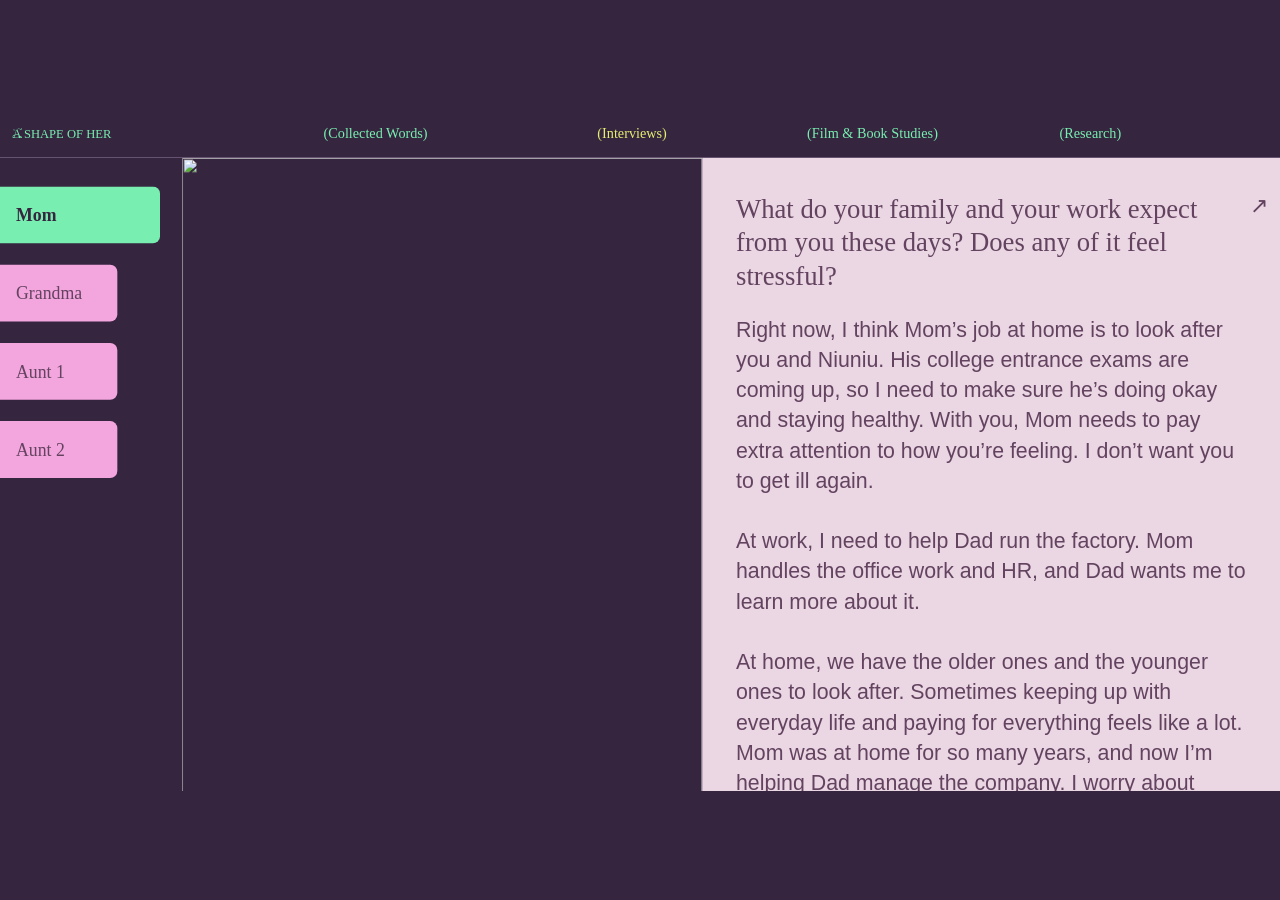
==== original-layout.html @ 7854244f "Publish A Shape of Her website" ====
<!doctype html><html lang="en"><head><meta charset="utf-8"><meta name="viewport" content="width=device-width,initial-scale=1"><title>A Shape of Her</title><link rel="stylesheet" href="src/original-layout.css"></head><body><main class="figma-stage"><section class="figma-screen" id="mom" hidden><div style="position:relative;width:100%;height:100%" data-node-id="37:55" data-name="Interview- Mom"><img alt="" style="position:absolute;display:block;inset:0;max-width:none;width:100%;height:100%" src="assets/figma/mom-04cc8.svg" /><img alt="" style="position:absolute;display:block;inset:0;max-width:none;width:100%;height:100%" src="assets/figma/mom-04cc8.svg" /><a style="word-break:break-word;position:absolute;display:block;cursor:pointer;font-family:Bodoni Moda;font-weight:400;inset:2.07% 90.83% 95.06% 0.97%;line-height:0;color:#78efb0;font-size:14.15px;white-space:nowrap" data-node-id="37:58"><p style="line-height:normal">A SHAPE OF HER</p></a><div style="position:absolute;inset:2.16% 98.09% 96.08% 0.97%" data-node-id="37:59" data-name="Group"><img alt="" style="position:absolute;display:block;inset:0;max-width:none;width:100%;height:100%" src="assets/figma/mom-c8390.svg" /></div><p style="word-break:break-word;position:absolute;font-family:Inter;font-weight:400;inset:2.09% 48.47% 95.43% 45.28%;line-height:normal;font-style:normal;color:#e5ef70;font-size:16px;white-space:nowrap" data-node-id="37:62">
        (Interviews)</p><div style="position:absolute;inset:6.98% 0 93.02% 0" data-node-id="37:63" data-name="Vector"><div style="position:absolute;inset:-0.5px 0"><img alt="" style="display:block;max-width:none;width:100%;height:100%" src="assets/figma/mom-5d389.svg" /></div></div><p style="word-break:break-word;position:absolute;font-family:Inter;font-weight:400;inset:2.09% 68.06% 95.43% 22.5%;line-height:normal;font-style:normal;color:#78efb0;font-size:16px;white-space:nowrap" data-node-id="71:30">(Collected Words)</p><p style="word-break:break-word;position:absolute;font-family:Inter;font-weight:400;inset:1.96% 28.4% 95.56% 60.35%;line-height:normal;font-style:normal;color:#78efb0;font-size:16px;white-space:nowrap" data-node-id="71:32">(Film &amp; Book Studies)</p><p style="word-break:break-word;position:absolute;font-family:Inter;font-weight:400;inset:2.35% 13.89% 95.17% 80.42%;line-height:normal;font-style:normal;color:#78efb0;font-size:16px;white-space:nowrap" data-node-id="71:34">
        (Research)</p><div style="position:absolute;background:#35253f;height:712px;left:0;overflow-x:clip;overflow-y:auto;top:54px;width:1440px" data-node-id="86:30" data-name="Mom — scrollable interview"><div style="position:absolute;align-content:stretch;display:flex;align-items:flex-start;left:140px;overflow:clip;top:0;width:1300px" data-node-id="86:31" data-name="Photos + interview"><div style="align-content:stretch;display:flex;flex-direction:column;align-items:flex-start;overflow:clip;position:relative;flex-shrink:0;width:650px" data-node-id="86:32" data-name="Family photographs — original proportions"><div style="height:869.375px;position:relative;flex-shrink:0;width:650px" data-node-id="85:30" data-name="mother-memory-01"><img alt="" style="position:absolute;inset:0;max-width:none;object-fit:contain;pointer-events:none;width:100%;height:100%" src="assets/figma/mom-5adf5.png" /></div><div style="height:495.093px;position:relative;flex-shrink:0;width:650px" data-node-id="85:32" data-name="mother-memory-03"><img alt="" style="position:absolute;inset:0;max-width:none;object-fit:contain;pointer-events:none;width:100%;height:100%" src="assets/figma/mom-e5b0a.png" /></div><div style="height:868.021px;position:relative;flex-shrink:0;width:650px" data-node-id="85:34" data-name="mother-memory-05"><img alt="" style="position:absolute;inset:0;max-width:none;object-fit:contain;pointer-events:none;width:100%;height:100%" src="assets/figma/mom-c2add.png" /></div></div><div style="word-break:break-word;background:#ead7e3;align-content:stretch;display:flex;flex-direction:column;gap:48px;height:2232.49px;align-items:flex-start;font-style:normal;overflow:clip;padding-bottom:48px;padding-top:38px;padding-left:38px;padding-right:38px;position:relative;flex-shrink:0;color:#63435f;width:650px" data-node-id="86:33" data-name="Interview — editable questions and answers"><div style="align-content:stretch;display:flex;flex-direction:column;gap:24px;align-items:flex-start;overflow:clip;position:relative;flex-shrink:0;width:574px" data-node-id="86:34" data-name="Question 1"><p style="font-family:Inter;font-weight:500;line-height:38px;position:relative;flex-shrink:0;font-size:30px;width:574px" data-node-id="86:35">What do your family and your work expect from you these days? Does any of it feel stressful?</p><div style="font-family:Inter;font-weight:400;line-height:0;position:relative;flex-shrink:0;font-size:24px;width:574px;white-space:pre-wrap" data-node-id="86:36"><p style="line-height:34px;margin-bottom:0">Right now, I think Mom’s job at home is to look after you and Niuniu. His college entrance exams are coming up, so I need to make sure he’s doing okay and staying healthy. With you, Mom needs to pay extra attention to how you’re feeling. I don’t want you to get ill again.</p><p style="line-height:34px;margin-bottom:0">​</p><p style="line-height:34px;margin-bottom:0">At work, I need to help Dad run the factory. Mom handles the office work and HR, and Dad wants me to learn more about it.</p><p style="line-height:34px;margin-bottom:0">​</p><p style="line-height:34px;margin-bottom:0">At home, we have the older ones and the younger ones to look after. Sometimes keeping up with everyday life and paying for everything feels like a lot. Mom was at home for so many years, and now I’m helping Dad manage the company. I worry about getting things wrong sometimes.</p><p style="line-height:34px;margin-bottom:0">​</p><p style="line-height:34px">But overall, Mom is happy with life right now. You and Niuniu are both doing well, and he’s working hard. Especially you—you’re doing so well now. Seeing you get better makes Mom feel much less worried.</p></div></div><div style="align-content:stretch;display:flex;flex-direction:column;gap:24px;align-items:flex-start;overflow:clip;position:relative;flex-shrink:0;width:574px" data-node-id="86:37" data-name="Question 2"><p style="font-family:Inter;font-weight:500;line-height:38px;position:relative;flex-shrink:0;font-size:30px;width:574px" data-node-id="86:38">What part of your day matters most to you?</p><div style="font-family:Inter;font-weight:400;line-height:0;position:relative;flex-shrink:0;font-size:24px;width:574px;white-space:pre-wrap" data-node-id="86:39"><p style="line-height:34px;margin-bottom:0">The most important part of the day? I don’t think there’s one particular time. When I wasn’t working, though, I liked making a nice dinner and waiting for Dad to come home. When you were all home too, we could sit down and have a happy meal together. That was the best time for Mom.</p><p style="line-height:34px;margin-bottom:0">​</p><p style="line-height:34px">Now that you’re in America, our video calls are the most important time for me. Seeing that you’re doing well makes Mom so happy.</p></div></div><div style="align-content:stretch;display:flex;flex-direction:column;gap:24px;align-items:flex-start;overflow:clip;position:relative;flex-shrink:0;width:574px" data-node-id="86:40" data-name="Question 3"><p style="font-family:Inter;font-weight:500;line-height:38px;position:relative;flex-shrink:0;font-size:30px;width:574px" data-node-id="86:41">Who or what matters most to you?</p><p style="font-family:Inter;font-weight:400;line-height:34px;position:relative;flex-shrink:0;font-size:24px;width:574px" data-node-id="86:42">
                The most important people in Mom’s life are you and Niuniu. Right now, you two matter most to me. For now, I want to help Dad run the factory well so we can earn a bit more money.</p></div><div style="align-content:stretch;display:flex;flex-direction:column;gap:24px;align-items:flex-start;overflow:clip;position:relative;flex-shrink:0;width:574px" data-node-id="86:43" data-name="Question 4"><p style="font-family:Inter;font-weight:500;line-height:38px;position:relative;flex-shrink:0;font-size:30px;width:574px" data-node-id="86:44">
                If you could go back to when you were younger, what would you do differently?</p><p style="font-family:Inter;font-weight:400;line-height:34px;position:relative;flex-shrink:0;font-size:24px;width:574px" data-node-id="86:45">
                Mom wishes she could go back to when you were little. I would take better care of you so you could grow up happy, instead of losing my temper with you. I wouldn’t let you go abroad to study and go through so much hurt. Then you could have stayed healthy without needing medicine. You also wouldn’t have had such a hard time losing weight. That’s what Mom most wishes she could do over.</p></div></div></div></div><div style="position:absolute;align-content:stretch;display:flex;flex-direction:column;gap:24px;align-items:flex-start;left:0;top:86px" data-node-id="87:82" data-name="Interview navigation — left tabs"><div style="background:#78efb0;align-content:stretch;display:flex;height:64px;align-items:center;padding-left:18px;position:relative;border-bottom-right-radius:3px;border-top-right-radius:3px;flex-shrink:0;width:132px" data-node-id="87:83" data-name="Mom"><p style="word-break:break-word;font-family:Inter;font-weight:700;line-height:normal;font-style:normal;position:relative;flex-shrink:0;color:#35253f;font-size:20px;white-space:nowrap" data-node-id="I87:83;87:56">
            Mom</p></div><a style="background:#f3a5de;align-content:stretch;cursor:pointer;display:flex;height:64px;align-items:center;padding-left:18px;position:relative;border-bottom-right-radius:3px;border-top-right-radius:3px;flex-shrink:0;width:132px" data-node-id="87:85" data-name="Grandma"><p style="word-break:break-word;font-family:Inter;font-weight:400;line-height:normal;font-style:normal;position:relative;flex-shrink:0;font-size:20px;color:var(--interview-tab-ink,#63435f);text-align:left;white-space:nowrap" data-node-id="I87:85;87:60">
            Grandma</p></a><a style="background:#f3a5de;align-content:stretch;cursor:pointer;display:flex;height:64px;align-items:center;padding-left:18px;position:relative;border-bottom-right-radius:3px;border-top-right-radius:3px;flex-shrink:0;width:132px" data-node-id="87:87" data-name="Aunt 1"><p style="word-break:break-word;font-family:Inter;font-weight:400;line-height:normal;font-style:normal;position:relative;flex-shrink:0;font-size:20px;color:var(--interview-tab-ink,#63435f);text-align:left;white-space:nowrap" data-node-id="I87:87;87:64">
            Aunt 1</p></a><a style="background:#f3a5de;align-content:stretch;cursor:pointer;display:flex;height:64px;align-items:center;padding-left:18px;position:relative;border-bottom-right-radius:3px;border-top-right-radius:3px;flex-shrink:0;width:132px" data-node-id="87:89" data-name="Aunt 2"><p style="word-break:break-word;font-family:Inter;font-weight:400;line-height:normal;font-style:normal;position:relative;flex-shrink:0;font-size:20px;color:var(--interview-tab-ink,#63435f);text-align:left;white-space:nowrap" data-node-id="I87:89;87:68">
            Aunt 2</p></a><a style="background:#f3a5de;align-content:stretch;cursor:pointer;display:flex;height:64px;align-items:center;padding-left:18px;position:relative;border-bottom-right-radius:3px;border-top-right-radius:3px;flex-shrink:0;width:132px" data-node-id="109:50" data-name="Summary"><p style="word-break:break-word;font-family:Inter;font-weight:400;line-height:normal;font-style:normal;position:relative;flex-shrink:0;font-size:20px;color:var(--interview-tab-ink,#63435f);text-align:left;white-space:nowrap" data-node-id="I109:50;108:51">
            Summary</p></a></div></div></section><section class="figma-screen" id="grandma" hidden><div style="position:relative;width:100%;height:100%" data-node-id="87:91" data-name="Interview — Grandma"><img alt="" style="position:absolute;display:block;inset:0;max-width:none;width:100%;height:100%" src="assets/figma/grandma-04cc8.svg" /><img alt="" style="position:absolute;display:block;inset:0;max-width:none;width:100%;height:100%" src="assets/figma/grandma-04cc8.svg" /><a style="word-break:break-word;position:absolute;display:block;cursor:pointer;font-family:Bodoni Moda;font-weight:400;inset:2.07% 90.83% 95.06% 0.97%;line-height:0;color:#78efb0;font-size:14.15px;white-space:nowrap" data-node-id="87:94"><p style="line-height:normal">A SHAPE OF HER</p></a><div style="position:absolute;inset:2.16% 98.09% 96.08% 0.97%" data-node-id="87:95" data-name="Group"><img alt="" style="position:absolute;display:block;inset:0;max-width:none;width:100%;height:100%" src="assets/figma/grandma-c8390.svg" /></div><p style="word-break:break-word;position:absolute;font-family:Inter;font-weight:400;inset:2.09% 48.47% 95.43% 45.28%;line-height:normal;font-style:normal;color:#e5ef70;font-size:16px;white-space:nowrap" data-node-id="87:98">
        (Interviews)</p><div style="position:absolute;inset:6.98% 0 93.02% 0" data-node-id="87:99" data-name="Vector"><div style="position:absolute;inset:-0.5px 0"><img alt="" style="display:block;max-width:none;width:100%;height:100%" src="assets/figma/grandma-5d389.svg" /></div></div><a style="word-break:break-word;position:absolute;display:block;cursor:pointer;font-family:Inter;font-weight:400;inset:2.09% 68.06% 95.43% 22.5%;line-height:0;font-style:normal;color:#78efb0;font-size:16px;white-space:nowrap" data-node-id="87:100"><p style="line-height:normal">(Collected Words)</p></a><a style="word-break:break-word;position:absolute;display:block;cursor:pointer;font-family:Inter;font-weight:400;inset:1.96% 28.4% 95.56% 60.35%;line-height:0;font-style:normal;color:#78efb0;font-size:16px;white-space:nowrap" data-node-id="87:101"><p style="line-height:normal">(Film &amp; Book Studies)</p></a><a style="word-break:break-word;position:absolute;display:block;cursor:pointer;font-family:Inter;font-weight:400;inset:2.35% 13.89% 95.17% 80.42%;line-height:0;font-style:normal;color:#78efb0;font-size:16px;white-space:nowrap" data-node-id="87:102"><p style="line-height:normal">(Research)</p></a><div style="position:absolute;background:#35253f;height:712px;left:0;overflow-x:clip;overflow-y:auto;top:54px;width:1440px" data-node-id="90:50" data-name="Grandma — scrollable interview"><div style="position:absolute;align-content:stretch;display:flex;align-items:flex-start;left:140px;overflow:clip;top:0;width:1300px" data-node-id="90:51" data-name="Photos + interview"><div style="align-content:stretch;display:flex;flex-direction:column;gap:59.49px;align-items:flex-start;overflow:clip;position:relative;flex-shrink:0;width:650px" data-node-id="90:52" data-name="Family photographs — original proportions"><div style="height:863.507px;position:relative;flex-shrink:0;width:650px" data-node-id="90:46" data-name="grandmother-memory-01"><img alt="" style="position:absolute;inset:0;max-width:none;object-fit:contain;pointer-events:none;width:100%;height:100%" src="assets/figma/grandma-068de.png" /></div><div style="height:867.005px;position:relative;flex-shrink:0;width:650px" data-node-id="90:48" data-name="grandmother-memory-03"><img alt="" style="position:absolute;inset:0;max-width:none;object-fit:contain;pointer-events:none;width:100%;height:100%" src="assets/figma/grandma-8f580.png" /></div></div><div style="word-break:break-word;background:#ead7e3;align-content:stretch;display:flex;flex-direction:column;gap:48px;align-items:flex-start;font-style:normal;overflow:clip;padding-bottom:48px;padding-top:38px;padding-left:38px;padding-right:38px;position:relative;flex-shrink:0;color:#63435f;width:650px" data-node-id="90:58" data-name="Interview — editable questions and answers"><div style="align-content:stretch;display:flex;flex-direction:column;gap:24px;align-items:flex-start;overflow:clip;position:relative;flex-shrink:0;width:574px" data-node-id="90:59" data-name="Question 1"><p style="font-family:Inter;font-weight:500;line-height:38px;position:relative;flex-shrink:0;font-size:30px;width:574px" data-node-id="90:60">What do your family and your work expect from you these days? Does any of it feel stressful?</p><p style="font-family:Inter;font-weight:400;line-height:34px;position:relative;flex-shrink:0;font-size:24px;width:574px" data-node-id="90:61">
                I’m very happy. What do you want me to say about expectations? Grandma doesn’t know. Let Grandpa answer. You want Grandma to say it? Then let Grandpa help me a little. How would I know? Pressure and expectations? Grandma feels very happy now. I don’t really have any pressure.</p></div><div style="align-content:stretch;display:flex;flex-direction:column;gap:24px;align-items:flex-start;overflow:clip;position:relative;flex-shrink:0;width:574px" data-node-id="90:62" data-name="Question 2"><p style="font-family:Inter;font-weight:500;line-height:38px;position:relative;flex-shrink:0;font-size:30px;width:574px" data-node-id="90:63">
                What part of your day matters most to you?</p><p style="font-family:Inter;font-weight:400;line-height:34px;position:relative;flex-shrink:0;font-size:24px;width:574px" data-node-id="90:64">
                The most important part of the day? What does that mean? Well, apart from sleeping, the two of us make ourselves something to eat, don’t we? Just us two old people, making a little food. As long as we’re healthy, isn’t that enough? Keeping well, so you don’t have to worry about us. Isn’t that enough?</p></div><div style="align-content:stretch;display:flex;flex-direction:column;gap:24px;align-items:flex-start;overflow:clip;position:relative;flex-shrink:0;width:574px" data-node-id="90:65" data-name="Question 3"><p style="font-family:Inter;font-weight:500;line-height:38px;position:relative;flex-shrink:0;font-size:30px;width:574px" data-node-id="90:66">
                Who or what matters most to you?</p><p style="font-family:Inter;font-weight:400;line-height:34px;position:relative;flex-shrink:0;font-size:24px;width:574px" data-node-id="90:67">
                The most important people and things? How is Grandma supposed to answer that? I just want to be healthy. Isn’t that enough? The most important people? All of you. You’re the most important, the very most important. Grandma’s getting so old now, isn’t she? Sometimes I can’t sleep, and I think about you all.</p></div><div style="align-content:stretch;display:flex;flex-direction:column;gap:24px;align-items:flex-start;overflow:clip;position:relative;flex-shrink:0;width:574px" data-node-id="90:68" data-name="Question 4"><p style="font-family:Inter;font-weight:500;line-height:38px;position:relative;flex-shrink:0;font-size:30px;width:574px" data-node-id="90:69">
                If you could go back to when you were younger, what would you do differently?</p><div style="font-family:Inter;font-weight:400;line-height:0;position:relative;flex-shrink:0;font-size:24px;width:574px;white-space:pre-wrap" data-node-id="90:70"><p style="line-height:34px;margin-bottom:0">Start over? Even if I wanted to, I couldn’t do those things now. What could I do? Well, let me think, let me think. Ha ha ha. What would I want to do over now? Grandpa can’t think of anything either.</p><p style="line-height:34px;margin-bottom:0">​</p><p style="line-height:34px;margin-bottom:0">I regret marrying your grandpa.</p><p style="line-height:34px;margin-bottom:0">​</p><p style="line-height:34px">Our village back home was such a lovely place. You’ve been there, you know. Grandma lost out, really lost out. I left such a lovely place and came to this awful place. I regret moving down here to the flatlands. The work wore me out. I was so tired.</p></div></div></div></div></div><div style="position:absolute;align-content:stretch;display:flex;flex-direction:column;gap:24px;align-items:flex-start;left:0;top:86px" data-node-id="87:103" data-name="Interview navigation — left tabs"><a style="background:#f3a5de;align-content:stretch;cursor:pointer;display:flex;height:64px;align-items:center;padding-left:18px;position:relative;border-bottom-right-radius:3px;border-top-right-radius:3px;flex-shrink:0;width:132px" data-node-id="87:104" data-name="Mom"><p style="word-break:break-word;font-family:Inter;font-weight:400;line-height:normal;font-style:normal;position:relative;flex-shrink:0;font-size:20px;color:var(--interview-tab-ink,#63435f);text-align:left;white-space:nowrap" data-node-id="I87:104;87:56">Mom</p></a><div style="background:#78efb0;align-content:stretch;display:flex;height:64px;align-items:center;padding-left:18px;position:relative;border-bottom-right-radius:3px;border-top-right-radius:3px;flex-shrink:0;width:132px" data-node-id="87:105" data-name="Grandma"><p style="word-break:break-word;font-family:Inter;font-weight:700;line-height:normal;font-style:normal;position:relative;flex-shrink:0;color:#35253f;font-size:20px;white-space:nowrap" data-node-id="I87:105;87:60">
            Grandma</p></div><a style="background:#f3a5de;align-content:stretch;cursor:pointer;display:flex;height:64px;align-items:center;padding-left:18px;position:relative;border-bottom-right-radius:3px;border-top-right-radius:3px;flex-shrink:0;width:132px" data-node-id="87:106" data-name="Aunt 1"><p style="word-break:break-word;font-family:Inter;font-weight:400;line-height:normal;font-style:normal;position:relative;flex-shrink:0;font-size:20px;color:var(--interview-tab-ink,#63435f);text-align:left;white-space:nowrap" data-node-id="I87:106;87:64">
            Aunt 1</p></a><a style="background:#f3a5de;align-content:stretch;cursor:pointer;display:flex;height:64px;align-items:center;padding-left:18px;position:relative;border-bottom-right-radius:3px;border-top-right-radius:3px;flex-shrink:0;width:132px" data-node-id="87:107" data-name="Aunt 2"><p style="word-break:break-word;font-family:Inter;font-weight:400;line-height:normal;font-style:normal;position:relative;flex-shrink:0;font-size:20px;color:var(--interview-tab-ink,#63435f);text-align:left;white-space:nowrap" data-node-id="I87:107;87:68">
            Aunt 2</p></a><a style="background:#f3a5de;align-content:stretch;cursor:pointer;display:flex;height:64px;align-items:center;padding-left:18px;position:relative;border-bottom-right-radius:3px;border-top-right-radius:3px;flex-shrink:0;width:132px" data-node-id="110:51" data-name="Summary"><p style="word-break:break-word;font-family:Inter;font-weight:400;line-height:normal;font-style:normal;position:relative;flex-shrink:0;font-size:20px;color:var(--interview-tab-ink,#63435f);text-align:left;white-space:nowrap" data-node-id="I110:51;108:51">
            Summary</p></a></div></div></section><section class="figma-screen" id="aunt1" hidden><div style="position:relative;width:100%;height:100%" data-node-id="87:112" data-name="Interview — Aunt 1"><img alt="" style="position:absolute;display:block;inset:0;max-width:none;width:100%;height:100%" src="assets/figma/aunt1-04cc8.svg" /><img alt="" style="position:absolute;display:block;inset:0;max-width:none;width:100%;height:100%" src="assets/figma/aunt1-04cc8.svg" /><a style="word-break:break-word;position:absolute;display:block;cursor:pointer;font-family:Bodoni Moda;font-weight:400;inset:2.07% 90.83% 95.06% 0.97%;line-height:0;color:#78efb0;font-size:14.15px;white-space:nowrap" data-node-id="87:115"><p style="line-height:normal">A SHAPE OF HER</p></a><div style="position:absolute;inset:2.16% 98.09% 96.08% 0.97%" data-node-id="87:116" data-name="Group"><img alt="" style="position:absolute;display:block;inset:0;max-width:none;width:100%;height:100%" src="assets/figma/aunt1-c8390.svg" /></div><p style="word-break:break-word;position:absolute;font-family:Inter;font-weight:400;inset:2.09% 48.47% 95.43% 45.28%;line-height:normal;font-style:normal;color:#e5ef70;font-size:16px;white-space:nowrap" data-node-id="87:119">
        (Interviews)</p><div style="position:absolute;inset:6.98% 0 93.02% 0" data-node-id="87:120" data-name="Vector"><div style="position:absolute;inset:-0.5px 0"><img alt="" style="display:block;max-width:none;width:100%;height:100%" src="assets/figma/aunt1-5d389.svg" /></div></div><a style="word-break:break-word;position:absolute;display:block;cursor:pointer;font-family:Inter;font-weight:400;inset:2.09% 68.06% 95.43% 22.5%;line-height:0;font-style:normal;color:#78efb0;font-size:16px;white-space:nowrap" data-node-id="87:121"><p style="line-height:normal">(Collected Words)</p></a><a style="word-break:break-word;position:absolute;display:block;cursor:pointer;font-family:Inter;font-weight:400;inset:1.96% 28.4% 95.56% 60.35%;line-height:0;font-style:normal;color:#78efb0;font-size:16px;white-space:nowrap" data-node-id="87:122"><p style="line-height:normal">(Film &amp; Book Studies)</p></a><a style="word-break:break-word;position:absolute;display:block;cursor:pointer;font-family:Inter;font-weight:400;inset:2.35% 13.89% 95.17% 80.42%;line-height:0;font-style:normal;color:#78efb0;font-size:16px;white-space:nowrap" data-node-id="87:123"><p style="line-height:normal">(Research)</p></a><div style="position:absolute;background:#35253f;height:712px;left:0;overflow-x:clip;overflow-y:auto;top:54px;width:1440px" data-node-id="103:46" data-name="Aunt 1 — scrollable interview"><div style="position:absolute;align-content:stretch;display:flex;align-items:flex-start;left:140px;overflow:clip;top:0;width:1300px" data-node-id="103:47" data-name="Photos + interview"><div style="align-content:stretch;display:flex;flex-direction:column;align-items:center;overflow:clip;position:relative;flex-shrink:0;width:650px" data-node-id="103:48" data-name="Family photographs — original proportions"><div style="height:449.035px;position:relative;flex-shrink:0;width:599.31px" data-node-id="103:49" data-name="grandmother-memory-01"><img alt="" style="position:absolute;inset:0;max-width:none;object-fit:contain;pointer-events:none;width:100%;height:100%" src="assets/figma/aunt1-024ca.png" /></div><div style="height:449.035px;position:relative;flex-shrink:0;width:599.31px" data-node-id="103:50" data-name="grandmother-memory-03"><img alt="" style="position:absolute;inset:0;max-width:none;object-fit:contain;pointer-events:none;width:100%;height:100%" src="assets/figma/aunt1-ce806.png" /></div><div style="height:449.93px;position:relative;flex-shrink:0;width:599.31px" data-node-id="107:46" data-name="aunt-1-memory-04"><img alt="" style="position:absolute;inset:0;max-width:none;object-fit:contain;pointer-events:none;width:100%;height:100%" src="assets/figma/aunt1-72cc7.png" /></div></div><div style="word-break:break-word;background:#ead7e3;align-content:stretch;display:flex;flex-direction:column;gap:48px;align-items:flex-start;font-style:normal;overflow:clip;padding-bottom:48px;padding-top:38px;padding-left:38px;padding-right:38px;position:relative;flex-shrink:0;color:#63435f;width:650px" data-node-id="103:51" data-name="Interview — editable questions and answers"><div style="align-content:stretch;display:flex;flex-direction:column;gap:24px;align-items:flex-start;overflow:clip;position:relative;flex-shrink:0;width:574px" data-node-id="103:52" data-name="Question 1"><p style="font-family:Inter;font-weight:500;line-height:38px;position:relative;flex-shrink:0;font-size:30px;width:574px" data-node-id="103:53">
                What do your family and your work expect from you these days? Does any of it feel stressful?</p><p style="font-family:Inter;font-weight:400;line-height:34px;position:relative;flex-shrink:0;font-size:24px;width:574px" data-node-id="103:54">
                I don’t have any family pressure because I don’t have a family of my own. It’s just me—as long as I’m fed, everyone’s fed. So there isn’t much expected of me. At work, I just try to be careful and do things properly. I try to make fewer mistakes and make sure the work gets done.</p></div><div style="align-content:stretch;display:flex;flex-direction:column;gap:24px;align-items:flex-start;overflow:clip;position:relative;flex-shrink:0;width:574px" data-node-id="103:55" data-name="Question 2"><p style="font-family:Inter;font-weight:500;line-height:38px;position:relative;flex-shrink:0;font-size:30px;width:574px" data-node-id="103:56">
                What part of your day matters most to you?</p><p style="font-family:Inter;font-weight:400;line-height:34px;position:relative;flex-shrink:0;font-size:24px;width:574px" data-node-id="103:57">
                After a busy day, the most important time is when I can sit down for dinner with my family. We go for a walk afterwards to get some exercise. Then I get ready for bed and lie down to watch my shows.</p></div><div style="align-content:stretch;display:flex;flex-direction:column;gap:24px;align-items:flex-start;overflow:clip;position:relative;flex-shrink:0;width:574px" data-node-id="103:58" data-name="Question 3"><p style="font-family:Inter;font-weight:500;line-height:38px;position:relative;flex-shrink:0;font-size:30px;width:574px" data-node-id="103:59">
                Who or what matters most to you?</p><p style="font-family:Inter;font-weight:400;line-height:34px;position:relative;flex-shrink:0;font-size:24px;width:574px" data-node-id="103:60">
                The most important people and things in my life? Definitely my family. You need good health before anything else. I just want a steady life, with the people I love and the people who love me all healthy and safe.</p></div><div style="align-content:stretch;display:flex;flex-direction:column;gap:24px;align-items:flex-start;overflow:clip;position:relative;flex-shrink:0;width:574px" data-node-id="103:61" data-name="Question 4"><p style="font-family:Inter;font-weight:500;line-height:38px;position:relative;flex-shrink:0;font-size:30px;width:574px" data-node-id="103:62">
                If you could go back to when you were younger, what would you do differently?</p><p style="font-family:Inter;font-weight:400;line-height:34px;position:relative;flex-shrink:0;font-size:24px;width:574px" data-node-id="103:63">
                If I could go back to my childhood, I’d definitely study hard. I’d like to go back twenty years, to when I was young, and stick with my first job instead of quitting. I would listen more patiently to my elders.</p></div></div></div></div><div style="position:absolute;align-content:stretch;display:flex;flex-direction:column;gap:24px;align-items:flex-start;left:0;top:86px" data-node-id="87:124" data-name="Interview navigation — left tabs"><a style="background:#f3a5de;align-content:stretch;cursor:pointer;display:flex;height:64px;align-items:center;padding-left:18px;position:relative;border-bottom-right-radius:3px;border-top-right-radius:3px;flex-shrink:0;width:132px" data-node-id="87:125" data-name="Mom"><p style="word-break:break-word;font-family:Inter;font-weight:400;line-height:normal;font-style:normal;position:relative;flex-shrink:0;font-size:20px;color:var(--interview-tab-ink,#63435f);text-align:left;white-space:nowrap" data-node-id="I87:125;87:56">
            Mom</p></a><a style="background:#f3a5de;align-content:stretch;cursor:pointer;display:flex;height:64px;align-items:center;padding-left:18px;position:relative;border-bottom-right-radius:3px;border-top-right-radius:3px;flex-shrink:0;width:132px" data-node-id="87:126" data-name="Grandma"><p style="word-break:break-word;font-family:Inter;font-weight:400;line-height:normal;font-style:normal;position:relative;flex-shrink:0;font-size:20px;color:var(--interview-tab-ink,#63435f);text-align:left;white-space:nowrap" data-node-id="I87:126;87:60">
            Grandma</p></a><div style="background:#78efb0;align-content:stretch;display:flex;height:64px;align-items:center;padding-left:18px;position:relative;border-bottom-right-radius:3px;border-top-right-radius:3px;flex-shrink:0;width:132px" data-node-id="87:127" data-name="Aunt 1"><p style="word-break:break-word;font-family:Inter;font-weight:700;line-height:normal;font-style:normal;position:relative;flex-shrink:0;color:#35253f;font-size:20px;white-space:nowrap" data-node-id="I87:127;87:64">
            Aunt 1</p></div><a style="background:#f3a5de;align-content:stretch;cursor:pointer;display:flex;height:64px;align-items:center;padding-left:18px;position:relative;border-bottom-right-radius:3px;border-top-right-radius:3px;flex-shrink:0;width:132px" data-node-id="87:128" data-name="Aunt 2"><p style="word-break:break-word;font-family:Inter;font-weight:400;line-height:normal;font-style:normal;position:relative;flex-shrink:0;font-size:20px;color:var(--interview-tab-ink,#63435f);text-align:left;white-space:nowrap" data-node-id="I87:128;87:68">
            Aunt 2</p></a><a style="background:#f3a5de;align-content:stretch;cursor:pointer;display:flex;height:64px;align-items:center;padding-left:18px;position:relative;border-bottom-right-radius:3px;border-top-right-radius:3px;flex-shrink:0;width:132px" data-node-id="110:54" data-name="Summary"><p style="word-break:break-word;font-family:Inter;font-weight:400;line-height:normal;font-style:normal;position:relative;flex-shrink:0;font-size:20px;color:var(--interview-tab-ink,#63435f);text-align:left;white-space:nowrap" data-node-id="I110:54;108:51">
            Summary</p></a></div></div></section><section class="figma-screen" id="aunt2" hidden><div style="position:relative;width:100%;height:100%" data-node-id="87:133" data-name="Interview — Aunt 2"><img alt="" style="position:absolute;display:block;inset:0;max-width:none;width:100%;height:100%" src="assets/figma/aunt2-04cc8.svg" /><img alt="" style="position:absolute;display:block;inset:0;max-width:none;width:100%;height:100%" src="assets/figma/aunt2-04cc8.svg" /><a style="word-break:break-word;position:absolute;display:block;cursor:pointer;font-family:Bodoni Moda;font-weight:400;inset:2.07% 90.83% 95.06% 0.97%;line-height:0;color:#78efb0;font-size:14.15px;white-space:nowrap" data-node-id="87:136"><p style="line-height:normal">A SHAPE OF HER</p></a><div style="position:absolute;inset:2.16% 98.09% 96.08% 0.97%" data-node-id="87:137" data-name="Group"><img alt="" style="position:absolute;display:block;inset:0;max-width:none;width:100%;height:100%" src="assets/figma/aunt2-c8390.svg" /></div><p style="word-break:break-word;position:absolute;font-family:Inter;font-weight:400;inset:2.09% 48.47% 95.43% 45.28%;line-height:normal;font-style:normal;color:#e5ef70;font-size:16px;white-space:nowrap" data-node-id="87:140">
        (Interviews)</p><div style="position:absolute;inset:6.98% 0 93.02% 0" data-node-id="87:141" data-name="Vector"><div style="position:absolute;inset:-0.5px 0"><img alt="" style="display:block;max-width:none;width:100%;height:100%" height="1" src="assets/figma/aunt2-58204.png" width="1440" /></div></div><a style="word-break:break-word;position:absolute;display:block;cursor:pointer;font-family:Inter;font-weight:400;inset:2.09% 68.06% 95.43% 22.5%;line-height:0;font-style:normal;color:#78efb0;font-size:16px;white-space:nowrap" data-node-id="87:142"><p style="line-height:normal">(Collected Words)</p></a><a style="word-break:break-word;position:absolute;display:block;cursor:pointer;font-family:Inter;font-weight:400;inset:1.96% 28.4% 95.56% 60.35%;line-height:0;font-style:normal;color:#78efb0;font-size:16px;white-space:nowrap" data-node-id="87:143"><p style="line-height:normal">(Film &amp; Book Studies)</p></a><a style="word-break:break-word;position:absolute;display:block;cursor:pointer;font-family:Inter;font-weight:400;inset:2.35% 13.89% 95.17% 80.42%;line-height:0;font-style:normal;color:#78efb0;font-size:16px;white-space:nowrap" data-node-id="87:144"><p style="line-height:normal">(Research)</p></a><div style="position:absolute;align-content:stretch;display:flex;flex-direction:column;gap:24px;align-items:flex-start;left:0;top:86px" data-node-id="87:145" data-name="Interview navigation — left tabs"><a style="background:#f3a5de;align-content:stretch;cursor:pointer;display:flex;height:64px;align-items:center;padding-left:18px;position:relative;border-bottom-right-radius:3px;border-top-right-radius:3px;flex-shrink:0;width:132px" data-node-id="87:146" data-name="Mom"><p style="word-break:break-word;font-family:Inter;font-weight:400;line-height:normal;font-style:normal;position:relative;flex-shrink:0;font-size:20px;color:var(--interview-tab-ink,#63435f);text-align:left;white-space:nowrap" data-node-id="I87:146;87:56">Mom</p></a><a style="background:#f3a5de;align-content:stretch;cursor:pointer;display:flex;height:64px;align-items:center;padding-left:18px;position:relative;border-bottom-right-radius:3px;border-top-right-radius:3px;flex-shrink:0;width:132px" data-node-id="87:147" data-name="Grandma"><p style="word-break:break-word;font-family:Inter;font-weight:400;line-height:normal;font-style:normal;position:relative;flex-shrink:0;font-size:20px;color:var(--interview-tab-ink,#63435f);text-align:left;white-space:nowrap" data-node-id="I87:147;87:60">
            Grandma</p></a><a style="background:#f3a5de;align-content:stretch;cursor:pointer;display:flex;height:64px;align-items:center;padding-left:18px;position:relative;border-bottom-right-radius:3px;border-top-right-radius:3px;flex-shrink:0;width:132px" data-node-id="87:148" data-name="Aunt 1"><p style="word-break:break-word;font-family:Inter;font-weight:400;line-height:normal;font-style:normal;position:relative;flex-shrink:0;font-size:20px;color:var(--interview-tab-ink,#63435f);text-align:left;white-space:nowrap" data-node-id="I87:148;87:64">
            Aunt 1</p></a><div style="background:#78efb0;align-content:stretch;display:flex;height:64px;align-items:center;padding-left:18px;position:relative;border-bottom-right-radius:3px;border-top-right-radius:3px;flex-shrink:0;width:132px" data-node-id="87:149" data-name="Aunt 2"><p style="word-break:break-word;font-family:Inter;font-weight:700;line-height:normal;font-style:normal;position:relative;flex-shrink:0;color:#35253f;font-size:20px;white-space:nowrap" data-node-id="I87:149;87:68">
            Aunt 2</p></div><a style="background:#f3a5de;align-content:stretch;cursor:pointer;display:flex;height:64px;align-items:center;padding-left:18px;position:relative;border-bottom-right-radius:3px;border-top-right-radius:3px;flex-shrink:0;width:132px" data-node-id="110:57" data-name="Summary"><p style="word-break:break-word;font-family:Inter;font-weight:400;line-height:normal;font-style:normal;position:relative;flex-shrink:0;font-size:20px;color:var(--interview-tab-ink,#63435f);text-align:left;white-space:nowrap" data-node-id="I110:57;108:51">
            Summary</p></a></div><div style="position:absolute;height:712px;left:790px;overflow-x:clip;overflow-y:auto;top:54px;width:650px" data-node-id="215:70" data-name="Aunt 2 — scrollable interview"><div style="word-break:break-word;position:absolute;background:#ead7e3;align-content:stretch;display:flex;flex-direction:column;gap:48px;align-items:flex-start;left:0;font-style:normal;overflow:clip;padding-bottom:48px;padding-top:38px;padding-left:38px;padding-right:38px;color:#63435f;top:0;width:650px" data-node-id="215:56" data-name="Interview — editable questions and answers"><div style="align-content:stretch;display:flex;flex-direction:column;gap:24px;align-items:flex-start;overflow:clip;position:relative;flex-shrink:0;width:574px" data-node-id="215:57" data-name="Question 1"><p style="font-family:Inter;font-weight:500;line-height:38px;position:relative;flex-shrink:0;font-size:30px;width:574px" data-node-id="215:58">What do your family and your work expect from you these days? Does any of it feel stressful?</p><p style="font-family:Inter;font-weight:400;line-height:34px;position:relative;flex-shrink:0;font-size:24px;width:574px" data-node-id="215:59">
              At work, I’m expected to be responsible, do every task well, and create value for the company. The pressure comes from feeling that my own abilities aren’t enough, so I need to spend more time and energy learning. At home, I’m expected to spend more time with my family and take care of them.</p></div><div style="align-content:stretch;display:flex;flex-direction:column;gap:24px;align-items:flex-start;overflow:clip;position:relative;flex-shrink:0;width:574px" data-node-id="215:60" data-name="Question 2"><p style="font-family:Inter;font-weight:500;line-height:38px;position:relative;flex-shrink:0;font-size:30px;width:574px" data-node-id="215:61">
              What part of your day matters most to you?</p><p style="font-family:Inter;font-weight:400;line-height:34px;position:relative;flex-shrink:0;font-size:24px;width:574px" data-node-id="215:62">
              After finishing work, I spend time with my family and chat with them.</p></div><div style="align-content:stretch;display:flex;flex-direction:column;gap:24px;align-items:flex-start;overflow:clip;position:relative;flex-shrink:0;width:574px" data-node-id="215:63" data-name="Question 3"><p style="font-family:Inter;font-weight:500;line-height:38px;position:relative;flex-shrink:0;font-size:30px;width:574px" data-node-id="215:64">
              Who or what matters most to you?</p><p style="font-family:Inter;font-weight:400;line-height:34px;position:relative;flex-shrink:0;font-size:24px;width:574px" data-node-id="215:65">
              The most important people in my life are my family. What matters most is that they are safe and healthy.</p></div><div style="align-content:stretch;display:flex;flex-direction:column;gap:24px;align-items:flex-start;overflow:clip;position:relative;flex-shrink:0;width:574px" data-node-id="215:66" data-name="Question 4"><p style="font-family:Inter;font-weight:500;line-height:38px;position:relative;flex-shrink:0;font-size:30px;width:574px" data-node-id="215:67">
              If you could go back to when you were younger, what would you do differently?</p><p style="font-family:Inter;font-weight:400;line-height:34px;position:relative;flex-shrink:0;font-size:24px;width:574px" data-node-id="215:86">
              I would study hard.</p></div></div></div><div style="position:absolute;height:712px;left:166px;overflow-x:clip;overflow-y:auto;top:54px;width:601px" data-node-id="216:66" data-name="Aunt 2 — scrollable photographs"><div style="position:absolute;align-content:stretch;display:flex;flex-direction:column;gap:10px;align-items:flex-start;left:0;top:0;width:600.598px" data-node-id="216:59" data-name="Family photographs — original proportions"><div style="aspect-ratio:670/502;position:relative;flex-shrink:0;width:100%" data-node-id="216:57" data-name="205 1"><img alt="" style="position:absolute;inset:0;max-width:none;object-fit:cover;pointer-events:none;width:100%;height:100%" src="assets/figma/aunt2-8ef42.png" /></div><div style="height:337.053px;position:relative;flex-shrink:0;width:600.6px" data-node-id="216:61" data-name="clipboard 1"><img alt="" style="position:absolute;inset:0;max-width:none;object-fit:cover;pointer-events:none;width:100%;height:100%" src="assets/figma/aunt2-65553.png" /></div><div style="height:450.002px;position:relative;flex-shrink:0;width:600.6px" data-node-id="216:64" data-name="clipboard 2"><img alt="" style="position:absolute;inset:0;max-width:none;object-fit:cover;pointer-events:none;width:100%;height:100%" src="assets/figma/aunt2-d39c5.png" /></div></div></div></div></section><section class="figma-screen" id="film" hidden><div style="position:relative;width:100%;height:100%" data-node-id="37:163" data-name="Film Studies"><img alt="" style="position:absolute;display:block;inset:0;max-width:none;width:100%;height:100%" src="assets/figma/film-04cc8.svg" /><img alt="" style="position:absolute;display:block;inset:0;max-width:none;width:100%;height:100%" src="assets/figma/film-04cc8.svg" /><a style="word-break:break-word;position:absolute;display:block;cursor:pointer;font-family:Bodoni Moda;font-weight:400;inset:2.07% 90.83% 95.06% 0.97%;line-height:0;color:#78efb0;font-size:14.15px;white-space:nowrap" data-node-id="37:166"><p style="line-height:normal">A SHAPE OF HER</p></a><div style="position:absolute;inset:2.16% 98.09% 96.08% 0.97%" data-node-id="37:167" data-name="Group"><img alt="" style="position:absolute;display:block;inset:0;max-width:none;width:100%;height:100%" src="assets/figma/film-c8390.svg" /></div><p style="word-break:break-word;position:absolute;font-family:Inter;font-weight:400;inset:2.09% 30.83% 95.43% 57.92%;line-height:normal;font-style:normal;color:#e5ef70;font-size:16px;white-space:nowrap" data-node-id="37:170">(Film &amp; Book Studies)</p><div style="position:absolute;inset:6.98% 0 93.02% 0" data-node-id="37:171" data-name="Vector"><div style="position:absolute;inset:-0.5px 0"><img alt="" style="display:block;max-width:none;width:100%;height:100%" src="assets/figma/film-5d389.svg" /></div></div><a style="word-break:break-word;position:absolute;display:block;cursor:pointer;font-family:Inter;font-weight:400;inset:2.35% 68.19% 95.17% 22.36%;line-height:0;font-style:normal;color:#78efb0;font-size:16px;white-space:nowrap" data-node-id="71:42"><p style="line-height:normal">(Collected Words)</p></a><a style="word-break:break-word;position:absolute;display:block;cursor:pointer;font-family:Inter;font-weight:400;inset:2.22% 50.42% 95.3% 43.33%;line-height:0;font-style:normal;color:#78efb0;font-size:16px;white-space:nowrap" data-node-id="71:44"><p style="line-height:normal">(Interviews)</p></a><a style="word-break:break-word;position:absolute;display:block;cursor:pointer;font-family:Inter;font-weight:400;inset:2.09% 16.88% 95.43% 77.43%;line-height:0;font-style:normal;color:#78efb0;font-size:16px;white-space:nowrap" data-node-id="71:46"><p style="line-height:normal">(Research)</p></a><div style="position:absolute;background:#35253f;inset:7.05% 0 0 0;overflow-x:clip;overflow-y:auto" data-node-id="155:81" data-name="Films — scrollable studies"><div style="position:absolute;align-content:stretch;display:flex;align-items:flex-start;left:140px;overflow:clip;top:0;width:1300px" data-node-id="155:82" data-name="Photos + interview"><div style="align-content:stretch;display:flex;flex-direction:column;align-items:center;overflow:clip;position:relative;flex-shrink:0;width:650px" data-node-id="155:83" data-name="Family photographs — original proportions"><div style="height:622.67px;position:relative;flex-shrink:0;width:650px" data-node-id="155:84" data-name="grandmother-memory-01"><img alt="" style="position:absolute;inset:0;max-width:none;object-fit:contain;pointer-events:none;width:100%;height:100%" src="assets/figma/film-64e13.png" /></div><div style="height:622.67px;position:relative;flex-shrink:0;width:650px" data-node-id="155:85" data-name="grandmother-memory-03"><img alt="" style="position:absolute;inset:0;max-width:none;object-fit:contain;pointer-events:none;width:100%;height:100%" src="assets/figma/film-f58fb.png" /></div><div style="height:622.67px;position:relative;flex-shrink:0;width:650px" data-node-id="155:86" data-name="aunt-1-memory-04"><img alt="" style="position:absolute;inset:0;max-width:none;object-fit:contain;pointer-events:none;width:100%;height:100%" src="assets/figma/film-1bb6d.png" /></div></div><div style="word-break:break-word;background:#ead7e3;align-content:stretch;display:flex;flex-direction:column;gap:48px;align-items:flex-start;font-style:normal;overflow:clip;padding-bottom:174px;padding-top:38px;padding-left:38px;padding-right:38px;position:relative;flex-shrink:0;color:#63435f;width:650px" data-node-id="155:87" data-name="Interview — editable questions and answers"><div style="align-content:stretch;display:flex;flex-direction:column;gap:24px;align-items:flex-start;line-height:0;overflow:clip;position:relative;flex-shrink:0;width:574px" data-node-id="155:88" data-name="Question 1"><div style="font-family:Inter;font-weight:500;position:relative;flex-shrink:0;font-size:30px;width:574px" data-node-id="155:89"><p style="line-height:38px;margin-bottom:0">The Bold, the Corrupt,</p><p style="line-height:38px">and the Beautiful</p></div><div style="font-family:Inter;font-weight:400;position:relative;flex-shrink:0;font-size:24px;width:574px;white-space:pre-wrap" data-node-id="155:90"><p style="line-height:34px;margin-bottom:0">2017 · Yang Ya-che · Taiwan</p><p style="line-height:34px;margin-bottom:0">​</p><p style="line-height:34px;margin-bottom:0">In Madame Tang’s family, care is linked to control. Protecting someone can also mean deciding how they should live. The two younger women have to figure out how much they can choose for themselves.</p><p style="line-height:34px;margin-bottom:0">​</p><p style="line-height:34px">“It’s for your own good” can make it hard to disagree with someone who cares about you. When a woman relies on her family for her life, sometimes she will get comfortable with putting her own wishes aside as she lets go of them for the long term.</p></div></div><div style="align-content:stretch;display:flex;flex-direction:column;gap:24px;align-items:flex-start;overflow:clip;position:relative;flex-shrink:0;width:574px" data-node-id="155:91" data-name="Question 2"><p style="font-family:Inter;font-weight:500;line-height:38px;position:relative;flex-shrink:0;font-size:30px;width:574px" data-node-id="155:92">Raise the Red Lantern</p><div style="font-family:Inter;font-weight:400;line-height:0;position:relative;flex-shrink:0;font-size:24px;width:574px;white-space:pre-wrap" data-node-id="155:93"><p style="line-height:34px;margin-bottom:0">1991 · Zhang Yimou · China / Hong Kong</p><p style="line-height:34px;margin-bottom:0">​</p><p style="line-height:34px;margin-bottom:0">After her father dies, Songlian leaves school and becomes the fourth concubine in a rich man’s household. The red lanterns show which woman is getting his attention and special treatment. Songlian has to learn how to gain his favour so that her life there is easier.</p><p style="line-height:34px;margin-bottom:0">​</p><p style="line-height:34px">When being treated well relies on pleasing one person, it is hard to think only about what you want. The women compete with each other because they live under the same rules. Songlian can try to get the lanterns lit outside her room, but she can’t decide how the household is run.</p></div></div><div style="align-content:stretch;display:flex;flex-direction:column;gap:24px;align-items:flex-start;overflow:clip;position:relative;flex-shrink:0;width:574px" data-node-id="155:94" data-name="Question 3"><p style="font-family:Inter;font-weight:500;line-height:38px;position:relative;flex-shrink:0;font-size:30px;width:574px" data-node-id="155:95">In the Mood for Love</p><div style="font-family:Inter;font-weight:400;line-height:0;position:relative;flex-shrink:0;font-size:24px;width:574px;white-space:pre-wrap" data-node-id="155:96"><p style="line-height:34px;margin-bottom:0">2000 · Wong Kar Wai · Hong Kong</p><p style="line-height:34px;margin-bottom:0">​</p><p style="line-height:34px;margin-bottom:0">Su Li-zhen and Chow Mo-wan feel close after they learn that their spouses are cheating. As they spend more time together, she begins to have feelings for him. But she is married, so she’s afraid of what others will say.</p><p style="line-height:34px;margin-bottom:0">​</p><p style="line-height:34px">She is trying to understand herself while also being a good wife in other people’s eyes. At times she says nothing because she doesn’t know what she really wants. At other times she may be worried about what would happen if she said it out loud.</p></div></div></div></div></div><div style="position:absolute;align-content:stretch;cursor:pointer;display:flex;flex-direction:column;gap:24px;align-items:flex-start;left:calc(50% - 654px);top:calc(50% - 89px);transform:translate(-50%,-50%)" data-node-id="164:61" data-name="Interview navigation — left tabs"><button style="background:#f3a5de;align-content:stretch;display:flex;height:64px;align-items:center;padding-left:18px;position:relative;border-bottom-right-radius:3px;border-top-right-radius:3px;flex-shrink:0;width:132px" data-node-id="169:65" data-name="Mom"><div style="word-break:break-word;font-family:Inter;font-weight:400;line-height:0;font-style:normal;position:relative;flex-shrink:0;font-size:14px;color:var(--interview-tab-ink,#63435f);text-align:left;white-space:nowrap" data-node-id="169:66"><p style="line-height:normal;margin-bottom:0">The Bold, the</p><p style="line-height:normal;margin-bottom:0">Corrupt, and</p><p style="line-height:normal">the Beautiful</p></div></button><button style="background:#f3a5de;align-content:stretch;display:flex;height:64px;align-items:center;padding-left:18px;position:relative;border-bottom-right-radius:3px;border-top-right-radius:3px;flex-shrink:0;width:132px" data-node-id="169:69" data-name="Grandma"><div style="word-break:break-word;font-family:Inter;font-weight:400;line-height:0;font-style:normal;position:relative;flex-shrink:0;font-size:14px;color:var(--interview-tab-ink,#63435f);text-align:left;white-space:nowrap" data-node-id="169:70"><p style="line-height:normal;margin-bottom:0">Raise the</p><p style="line-height:normal">Red Lantern</p></div></button><button style="background:#f3a5de;align-content:stretch;display:flex;height:64px;align-items:center;padding-left:18px;position:relative;border-bottom-right-radius:3px;border-top-right-radius:3px;flex-shrink:0;width:132px" data-node-id="169:71" data-name="Aunt 1"><div style="word-break:break-word;font-family:Inter;font-weight:400;line-height:0;font-style:normal;position:relative;flex-shrink:0;font-size:14px;color:var(--interview-tab-ink,#63435f);text-align:left;white-space:nowrap" data-node-id="169:72"><p style="line-height:normal;margin-bottom:0">In the Mood</p><p style="line-height:normal">for Love</p></div></button><a style="background:#f3a5de;align-content:stretch;display:flex;height:64px;align-items:center;padding-left:18px;position:relative;border-bottom-right-radius:3px;border-top-right-radius:3px;flex-shrink:0;width:132px" data-node-id="169:67" data-name="Aunt 2"><div style="word-break:break-word;font-family:Inter;font-weight:400;line-height:0;font-style:normal;position:relative;flex-shrink:0;font-size:14px;color:var(--interview-tab-ink,#63435f);text-align:left;white-space:nowrap" data-node-id="169:68"><p style="line-height:normal;margin-bottom:0">Connecting</p><p style="line-height:normal">to Reality</p></div></a></div></div></section><section class="figma-screen" id="summary" hidden><div style="position:relative;width:100%;height:100%" data-node-id="92:55" data-name="Interview — Summary"><img alt="" style="position:absolute;display:block;inset:0;max-width:none;width:100%;height:100%" src="assets/figma/summary-04cc8.svg" /><img alt="" style="position:absolute;display:block;inset:0;max-width:none;width:100%;height:100%" src="assets/figma/summary-04cc8.svg" /><a style="word-break:break-word;position:absolute;display:block;cursor:pointer;font-family:Bodoni Moda;font-weight:400;inset:2.07% 90.83% 95.06% 0.97%;line-height:0;color:#78efb0;font-size:14.15px;white-space:nowrap" data-node-id="92:58"><p style="line-height:normal">A SHAPE OF HER</p></a><div style="position:absolute;inset:2.16% 98.09% 96.08% 0.97%" data-node-id="92:59" data-name="Group"><img alt="" style="position:absolute;display:block;inset:0;max-width:none;width:100%;height:100%" src="assets/figma/summary-c8390.svg" /></div><p style="word-break:break-word;position:absolute;font-family:Inter;font-weight:400;inset:2.09% 48.47% 95.43% 45.28%;line-height:normal;font-style:normal;color:#e5ef70;font-size:16px;white-space:nowrap" data-node-id="92:62">
        (Interviews)</p><div style="position:absolute;inset:6.98% 0 93.02% 0" data-node-id="92:63" data-name="Vector"><div style="position:absolute;inset:-0.5px 0"><img alt="" style="display:block;max-width:none;width:100%;height:100%" src="assets/figma/summary-5d389.svg" /></div></div><a style="word-break:break-word;position:absolute;display:block;cursor:pointer;font-family:Inter;font-weight:400;inset:2.09% 68.06% 95.43% 22.5%;line-height:0;font-style:normal;color:#78efb0;font-size:16px;white-space:nowrap" data-node-id="92:64"><p style="line-height:normal">(Collected Words)</p></a><a style="word-break:break-word;position:absolute;display:block;cursor:pointer;font-family:Inter;font-weight:400;inset:1.96% 28.4% 95.56% 60.35%;line-height:0;font-style:normal;color:#78efb0;font-size:16px;white-space:nowrap" data-node-id="92:65"><p style="line-height:normal">(Film &amp; Book Studies)</p></a><a style="word-break:break-word;position:absolute;display:block;cursor:pointer;font-family:Inter;font-weight:400;inset:2.35% 13.89% 95.17% 80.42%;line-height:0;font-style:normal;color:#78efb0;font-size:16px;white-space:nowrap" data-node-id="92:66"><p style="line-height:normal">(Research)</p></a><div style="position:absolute;height:712px;left:140px;overflow-x:clip;overflow-y:auto;top:54px;width:1300px" data-node-id="112:72" data-name="Summary — scrollable content"><div style="position:absolute;background:#ead7e3;align-content:stretch;display:flex;flex-direction:column;gap:48px;align-items:flex-start;left:0;overflow:clip;padding-bottom:48px;padding-top:38px;padding-left:38px;padding-right:38px;top:0;width:1300px" data-node-id="112:55" data-name="Summary — content"><div style="word-break:break-word;align-content:stretch;display:flex;flex-direction:column;gap:24px;align-items:flex-start;font-style:normal;overflow:clip;position:relative;flex-shrink:0;color:#63435f;width:1224px" data-node-id="112:56" data-name="Question 1"><p style="font-family:Inter;font-weight:500;line-height:38px;position:relative;flex-shrink:0;font-size:30px;width:1224px" data-node-id="112:57">
              Being a good girl.</p><p style="font-family:Inter;font-weight:400;line-height:34px;position:relative;flex-shrink:0;font-size:24px;width:1224px" data-node-id="112:58">
              As a child, she may be praised for being a “good girl” when she stays quiet. After a while, speaking up can feel like doing something wrong, even when she has been treated unfairly. She may start doing what others want before thinking about herself.</p></div><div style="word-break:break-word;align-content:stretch;display:flex;flex-direction:column;gap:24px;align-items:flex-start;font-style:normal;overflow:clip;position:relative;flex-shrink:0;color:#63435f;width:1224px" data-node-id="112:59" data-name="Question 2"><p style="font-family:Inter;font-weight:500;line-height:38px;position:relative;flex-shrink:0;font-size:30px;width:1224px" data-node-id="112:60">
              Being looked at.</p><p style="font-family:Inter;font-weight:400;line-height:34px;position:relative;flex-shrink:0;font-size:24px;width:1224px" data-node-id="112:61">
              As she gets older, comments about her looks can affect how she feels about herself. She might choose her clothes just to avoid being criticised. It can become hard to tell what she actually likes and what she has learned to like because other people approve of it.</p></div><div style="word-break:break-word;align-content:stretch;display:flex;flex-direction:column;gap:24px;align-items:flex-start;font-style:normal;overflow:clip;position:relative;flex-shrink:0;color:#63435f;width:1224px" data-node-id="112:62" data-name="Question 3"><p style="font-family:Inter;font-weight:500;line-height:38px;position:relative;flex-shrink:0;font-size:30px;width:1224px" data-node-id="112:63">
              Choosing a direction.</p><p style="font-family:Inter;font-weight:400;line-height:34px;position:relative;flex-shrink:0;font-size:24px;width:1224px" data-node-id="112:64">
              Her choices about the future often depend on her family’s support. They may want her to get married by a certain age, even if she has other plans. Going her own way can make her feel that she is letting them down.</p></div><div style="word-break:break-word;align-content:stretch;display:flex;flex-direction:column;gap:24px;align-items:flex-start;font-style:normal;overflow:clip;position:relative;flex-shrink:0;color:#63435f;width:1224px" data-node-id="112:65" data-name="Question 4"><p style="font-family:Inter;font-weight:500;line-height:38px;position:relative;flex-shrink:0;font-size:30px;width:1224px" data-node-id="112:66">
              Making room for others.</p><p style="font-family:Inter;font-weight:400;line-height:34px;position:relative;flex-shrink:0;font-size:24px;width:1224px" data-node-id="112:67">
              She may enjoy looking after her family. But when everyone gets used to her help, they can forget that she has plans too. She keeps putting them off because something at home always seems to need her attention.</p></div><div style="align-content:stretch;display:flex;flex-direction:column;align-items:flex-start;overflow:clip;position:relative;flex-shrink:0;width:1224px" data-node-id="112:69" data-name="Question 5"><p style="word-break:break-word;font-family:Inter;font-weight:400;line-height:34px;font-style:normal;position:relative;flex-shrink:0;color:#63435f;font-size:24px;width:1224px" data-node-id="112:71">
              As she gets older, she can be happy with her life and still wonder what might have happened if she had chosen differently. Regretting a decision doesn’t mean she loves her family any less. Something she wanted years ago may still matter to her now.</p></div></div></div><div style="position:absolute;align-content:stretch;display:flex;flex-direction:column;gap:24px;align-items:flex-start;left:0;top:86px" data-node-id="92:67" data-name="Interview navigation — left tabs"><a style="background:#f3a5de;align-content:stretch;cursor:pointer;display:flex;height:64px;align-items:center;padding-left:18px;position:relative;border-bottom-right-radius:3px;border-top-right-radius:3px;flex-shrink:0;width:132px" data-node-id="92:68" data-name="Mom"><p style="word-break:break-word;font-family:Inter;font-weight:400;line-height:normal;font-style:normal;position:relative;flex-shrink:0;font-size:20px;color:var(--interview-tab-ink,#63435f);text-align:left;white-space:nowrap" data-node-id="I92:68;87:56">Mom</p></a><a style="background:#f3a5de;align-content:stretch;cursor:pointer;display:flex;height:64px;align-items:center;padding-left:18px;position:relative;border-bottom-right-radius:3px;border-top-right-radius:3px;flex-shrink:0;width:132px" data-node-id="92:69" data-name="Grandma"><p style="word-break:break-word;font-family:Inter;font-weight:400;line-height:normal;font-style:normal;position:relative;flex-shrink:0;font-size:20px;color:var(--interview-tab-ink,#63435f);text-align:left;white-space:nowrap" data-node-id="I92:69;87:60">
            Grandma</p></a><a style="background:#f3a5de;align-content:stretch;cursor:pointer;display:flex;height:64px;align-items:center;padding-left:18px;position:relative;border-bottom-right-radius:3px;border-top-right-radius:3px;flex-shrink:0;width:132px" data-node-id="92:70" data-name="Aunt 1"><p style="word-break:break-word;font-family:Inter;font-weight:400;line-height:normal;font-style:normal;position:relative;flex-shrink:0;font-size:20px;color:var(--interview-tab-ink,#63435f);text-align:left;white-space:nowrap" data-node-id="I92:70;87:64">
            Aunt 1</p></a><a style="background:#f3a5de;align-content:stretch;cursor:pointer;display:flex;height:64px;align-items:center;padding-left:18px;position:relative;border-bottom-right-radius:3px;border-top-right-radius:3px;flex-shrink:0;width:132px" data-node-id="92:71" data-name="Aunt 2"><p style="word-break:break-word;font-family:Inter;font-weight:400;line-height:normal;font-style:normal;position:relative;flex-shrink:0;font-size:20px;color:var(--interview-tab-ink,#63435f);text-align:left;white-space:nowrap" data-node-id="I92:71;87:68">
            Aunt 2</p></a><div style="background:#78efb0;align-content:stretch;display:flex;height:64px;align-items:center;padding-left:18px;position:relative;border-bottom-right-radius:3px;border-top-right-radius:3px;flex-shrink:0;width:132px" data-node-id="110:60" data-name="Summary"><p style="word-break:break-word;font-family:Inter;font-weight:700;line-height:normal;font-style:normal;position:relative;flex-shrink:0;color:#35253f;font-size:20px;white-space:nowrap" data-node-id="I110:60;108:51">
            Summary</p></div></div></div></section><section class="figma-screen" id="reflection" hidden><div style="position:relative;width:100%;height:100%" data-node-id="157:61" data-name="Connecting to Reality"><img alt="" style="position:absolute;display:block;inset:0;max-width:none;width:100%;height:100%" src="assets/figma/reflection-04cc8.svg" /><img alt="" style="position:absolute;display:block;inset:0;max-width:none;width:100%;height:100%" src="assets/figma/reflection-04cc8.svg" /><a style="word-break:break-word;position:absolute;display:block;cursor:pointer;font-family:Bodoni Moda;font-weight:400;inset:2.07% 90.83% 95.06% 0.97%;line-height:0;color:#78efb0;font-size:14.15px;white-space:nowrap" data-node-id="157:64"><p style="line-height:normal">A SHAPE OF HER</p></a><div style="position:absolute;inset:2.16% 98.09% 96.08% 0.97%" data-node-id="157:65" data-name="Group"><img alt="" style="position:absolute;display:block;inset:0;max-width:none;width:100%;height:100%" src="assets/figma/reflection-c8390.svg" /></div><p style="word-break:break-word;position:absolute;font-family:Inter;font-weight:400;inset:2.09% 48.47% 95.43% 45.28%;line-height:normal;font-style:normal;color:#e5ef70;font-size:16px;white-space:nowrap" data-node-id="157:68">
        (Interviews)</p><div style="position:absolute;inset:6.98% 0 93.02% 0" data-node-id="157:69" data-name="Vector"><div style="position:absolute;inset:-0.5px 0"><img alt="" style="display:block;max-width:none;width:100%;height:100%" src="assets/figma/reflection-5d389.svg" /></div></div><a style="word-break:break-word;position:absolute;display:block;cursor:pointer;font-family:Inter;font-weight:400;inset:2.09% 68.06% 95.43% 22.5%;line-height:0;font-style:normal;color:#78efb0;font-size:16px;white-space:nowrap" data-node-id="157:70"><p style="line-height:normal">(Collected Words)</p></a><a style="word-break:break-word;position:absolute;display:block;cursor:pointer;font-family:Inter;font-weight:400;inset:1.96% 28.4% 95.56% 60.35%;line-height:0;font-style:normal;color:#78efb0;font-size:16px;white-space:nowrap" data-node-id="157:71"><p style="line-height:normal">(Film &amp; Book Studies)</p></a><a style="word-break:break-word;position:absolute;display:block;cursor:pointer;font-family:Inter;font-weight:400;inset:2.35% 13.89% 95.17% 80.42%;line-height:0;font-style:normal;color:#78efb0;font-size:16px;white-space:nowrap" data-node-id="157:72"><p style="line-height:normal">(Research)</p></a><div style="position:absolute;height:712px;left:140px;overflow-x:clip;overflow-y:auto;top:54px;width:1300px" data-node-id="157:73" data-name="Summary — scrollable content"><div style="word-break:break-word;position:absolute;background:#ead7e3;align-content:stretch;display:flex;flex-direction:column;gap:48px;align-items:flex-start;left:0;font-style:normal;overflow:clip;padding-bottom:48px;padding-top:38px;padding-left:38px;padding-right:38px;color:#63435f;top:0;width:1300px" data-node-id="157:74" data-name="Summary — content"><div style="align-content:stretch;display:flex;flex-direction:column;gap:24px;align-items:flex-start;overflow:clip;position:relative;flex-shrink:0;width:1224px" data-node-id="157:75" data-name="Question 1"><div style="font-family:Inter;font-weight:500;line-height:0;position:relative;flex-shrink:0;font-size:30px;width:1224px" data-node-id="157:76"><p style="line-height:38px;margin-bottom:0">Connecting the film</p><p style="line-height:38px">with REALITY</p></div><p style="font-family:Inter;font-weight:400;line-height:34px;position:relative;flex-shrink:0;font-size:24px;width:1224px" data-node-id="157:77">These films make me think of my own family.</p></div><div style="align-content:stretch;display:flex;flex-direction:column;gap:24px;align-items:flex-start;overflow:clip;position:relative;flex-shrink:0;width:1224px" data-node-id="157:78" data-name="Question 2"><p style="font-family:Inter;font-weight:500;line-height:38px;position:relative;flex-shrink:0;font-size:30px;width:1224px" data-node-id="157:79">
              The Bold, the Corrupt, and the Beautiful</p><p style="font-family:Inter;font-weight:400;line-height:34px;position:relative;flex-shrink:0;font-size:24px;width:1224px" data-node-id="157:80">
              I hear a lot of “it’s for your own good” at home. I know it might come from love, but there is very little room for disagreement. But listening to my mother and grandmother, I see that it is in fact to keep the family happy that they put their own wishes aside. I wonder if the advice they give me comes from what they were once told themselves.</p></div><div style="align-content:stretch;display:flex;flex-direction:column;gap:24px;align-items:flex-start;overflow:clip;position:relative;flex-shrink:0;width:1224px" data-node-id="157:81" data-name="Question 3"><p style="font-family:Inter;font-weight:500;line-height:38px;position:relative;flex-shrink:0;font-size:30px;width:1224px" data-node-id="157:82">
              Raise the Red Lantern</p><p style="font-family:Inter;font-weight:400;line-height:34px;position:relative;flex-shrink:0;font-size:24px;width:1224px" data-node-id="157:83">
              The lanterns remind me of rules at home that no one needs to say out loud. A woman might be praised for looking after everyone and not causing trouble. When my family talks about the past, I wonder how much choice they really had. This may have felt like a personal decision then, but it needed to be made. If she needed her family’s support, going against them may not have felt possible. Money could also limit what she was able to do.</p></div><div style="align-content:stretch;display:flex;flex-direction:column;gap:24px;align-items:flex-start;overflow:clip;position:relative;flex-shrink:0;width:1224px" data-node-id="157:84" data-name="Question 4"><p style="font-family:Inter;font-weight:500;line-height:38px;position:relative;flex-shrink:0;font-size:30px;width:1224px" data-node-id="157:85">
              In the Mood for Love</p><p style="font-family:Inter;font-weight:400;line-height:34px;position:relative;flex-shrink:0;font-size:24px;width:1224px" data-node-id="157:86">
              My grandmother says she regrets getting married, but I don’t think it signals that she doesn’t love her family. My mother would love to go back to when I was young and try different things then. I want to know these feelings, not tell them straight away they are fine. I don’t want to suppress these feelings.</p></div></div></div><div style="position:absolute;align-content:stretch;display:flex;flex-direction:column;gap:24px;align-items:flex-start;left:calc(50% - 654px);top:calc(50% - 89px);transform:translate(-50%,-50%)" data-node-id="173:61" data-name="Interview navigation — left tabs"><a style="background:#f3a5de;align-content:stretch;cursor:pointer;display:flex;height:64px;align-items:center;padding-left:18px;position:relative;border-bottom-right-radius:3px;border-top-right-radius:3px;flex-shrink:0;width:132px" data-node-id="173:62" data-name="Mom"><div style="word-break:break-word;font-family:Inter;font-weight:400;line-height:0;font-style:normal;position:relative;flex-shrink:0;font-size:14px;color:var(--interview-tab-ink,#63435f);text-align:left;white-space:nowrap" data-node-id="173:63"><p style="line-height:normal;margin-bottom:0">The Bold, the</p><p style="line-height:normal;margin-bottom:0">Corrupt, and</p><p style="line-height:normal">the Beautiful</p></div></a><a style="background:#f3a5de;align-content:stretch;cursor:pointer;display:flex;height:64px;align-items:center;padding-left:18px;position:relative;border-bottom-right-radius:3px;border-top-right-radius:3px;flex-shrink:0;width:132px" data-node-id="173:64" data-name="Grandma"><div style="word-break:break-word;font-family:Inter;font-weight:400;line-height:0;font-style:normal;position:relative;flex-shrink:0;font-size:14px;color:var(--interview-tab-ink,#63435f);text-align:left;white-space:nowrap" data-node-id="173:65"><p style="line-height:normal;margin-bottom:0">Raise the</p><p style="line-height:normal">Red Lantern</p></div></a><a style="background:#f3a5de;align-content:stretch;cursor:pointer;display:flex;height:64px;align-items:center;padding-left:18px;position:relative;border-bottom-right-radius:3px;border-top-right-radius:3px;flex-shrink:0;width:132px" data-node-id="173:66" data-name="Aunt 1"><div style="word-break:break-word;font-family:Inter;font-weight:400;line-height:0;font-style:normal;position:relative;flex-shrink:0;font-size:14px;color:var(--interview-tab-ink,#63435f);text-align:left;white-space:nowrap" data-node-id="173:67"><p style="line-height:normal;margin-bottom:0">In the Mood</p><p style="line-height:normal">for Love</p></div></a><div style="background:#f3a5de;align-content:stretch;display:flex;height:64px;align-items:center;padding-left:18px;position:relative;border-bottom-right-radius:3px;border-top-right-radius:3px;flex-shrink:0;width:132px" data-node-id="173:68" data-name="Aunt 2"><div style="word-break:break-word;font-family:Inter;font-weight:400;line-height:0;font-style:normal;position:relative;flex-shrink:0;font-size:14px;color:var(--interview-tab-ink,#63435f);white-space:nowrap" data-node-id="173:69"><p style="line-height:normal;margin-bottom:0">Connecting</p><p style="line-height:normal">to Reality</p></div></div></div></div></section><section class="figma-screen" id="research" hidden><div style="position:relative;width:100%;height:100%" data-node-id="37:179" data-name="Research"><img alt="" style="position:absolute;display:block;inset:0;max-width:none;width:100%;height:100%" src="assets/figma/research-04cc8.svg" /><img alt="" style="position:absolute;display:block;inset:0;max-width:none;width:100%;height:100%" src="assets/figma/research-04cc8.svg" /><a style="word-break:break-word;position:absolute;display:block;cursor:pointer;font-family:Bodoni Moda;font-weight:400;inset:2.07% 90.83% 95.06% 0.97%;line-height:0;color:#78efb0;font-size:14.15px;white-space:nowrap" data-node-id="37:182"><p style="line-height:normal">A SHAPE OF HER</p></a><div style="position:absolute;inset:2.16% 98.09% 96.08% 0.97%" data-node-id="37:183" data-name="Group"><img alt="" style="position:absolute;display:block;inset:0;max-width:none;width:100%;height:100%" src="assets/figma/research-c8390.svg" /></div><div style="position:absolute;inset:6.98% 0 93.02% 0" data-node-id="37:187" data-name="Vector"><div style="position:absolute;inset:-0.5px 0"><img alt="" style="display:block;max-width:none;width:100%;height:100%" src="assets/figma/research-5d389.svg" /></div></div><div style="position:absolute;inset:6.98% 0 93.02% 0" data-node-id="37:190" data-name="Vector"><div style="position:absolute;inset:-0.5px 0"><img alt="" style="display:block;max-width:none;width:100%;height:100%" src="assets/figma/research-5d389.svg" /></div></div><a style="word-break:break-word;position:absolute;display:block;cursor:pointer;font-family:Inter;font-weight:400;inset:1.44% 50.28% 96.08% 43.47%;line-height:0;font-style:normal;color:#78efb0;font-size:16px;white-space:nowrap" data-node-id="89:57"><p style="line-height:normal">(Interviews)</p></a><a style="word-break:break-word;position:absolute;display:block;cursor:pointer;font-family:Inter;font-weight:400;inset:2.09% 68.06% 95.43% 22.5%;line-height:0;font-style:normal;color:#78efb0;font-size:16px;white-space:nowrap" data-node-id="71:51"><p style="line-height:normal">(Collected Words)</p></a><a style="word-break:break-word;position:absolute;display:block;cursor:pointer;font-family:Inter;font-weight:400;inset:1.7% 27.08% 95.82% 61.67%;line-height:0;font-style:normal;color:#78efb0;font-size:16px;white-space:nowrap" data-node-id="71:61"><p style="line-height:normal">(Film &amp; Book Studies)</p></a><p style="word-break:break-word;position:absolute;font-family:Inter;font-weight:400;inset:1.7% 16.25% 95.82% 78.06%;line-height:normal;font-style:normal;color:#e5ef70;font-size:16px;white-space:nowrap" data-node-id="71:63">(Research)</p><div style="position:absolute;background:#35253f;inset:7.05% 0 0 0;overflow-x:clip;overflow-y:auto" data-node-id="221:56" data-name="Research — scrollable index"><p style="word-break:break-word;position:absolute;font-family:Inter;font-weight:400;line-height:36px;left:38px;font-style:normal;color:#e5ef70;font-size:28px;top:32px;width:1364px" data-node-id="221:57">How do changing social expectations shape Chinese women’s identities and choices throughout their lives?</p><p style="word-break:break-word;position:absolute;font-family:Inter;font-weight:400;line-height:20px;left:38px;font-style:normal;color:#78efb0;font-size:14px;top:136px;width:140px" data-node-id="221:59">
          NO. / YEAR</p><p style="word-break:break-word;position:absolute;font-family:Inter;font-weight:400;line-height:20px;left:202px;font-style:normal;color:#78efb0;font-size:14px;top:136px;width:800px" data-node-id="221:60">
          TITLE / RELEVANCE</p><p style="word-break:break-word;position:absolute;font-family:Inter;font-weight:400;line-height:20px;left:1050px;font-style:normal;color:#78efb0;font-size:14px;top:136px;width:352px" data-node-id="221:61">
          AUTHOR / SOURCE / THEME</p><div style="word-break:break-word;position:absolute;font-family:Inter;font-weight:400;line-height:0;left:38px;font-style:normal;color:#78efb0;font-size:18px;top:190px;width:140px" data-node-id="221:62"><p style="line-height:25px;margin-bottom:0">(01)</p><p style="line-height:25px">2002</p></div><a style="word-break:break-word;position:absolute;display:block;cursor:pointer;font-family:Inter;font-weight:400;line-height:0;left:1050px;font-style:normal;color:#78efb0;font-size:18px;top:1290px;width:352px;white-space:pre-wrap" href="https://doi.org/10.1177/00380385231160033" data-node-id="221:76" target="_blank"><p style="text-underline-position:from-font;text-decoration-thickness:from-font;text-decoration-style:solid;line-height:25px;margin-bottom:0;text-decoration:underline">Ye Liu</p><p style="text-underline-position:from-font;text-decoration-thickness:from-font;text-decoration-style:solid;line-height:25px;margin-bottom:0;text-decoration:underline">Sociology</p><p style="text-underline-position:from-font;text-decoration-thickness:from-font;text-decoration-style:solid;line-height:25px;margin-bottom:0;text-decoration:underline">58(1), 175–193</p><p style="text-underline-position:from-font;text-decoration-thickness:from-font;text-decoration-style:solid;line-height:25px;margin-bottom:0;text-decoration:underline">Published online 2023</p><p style="text-underline-position:from-font;text-decoration-thickness:from-font;text-decoration-style:solid;line-height:25px;margin-bottom:0">​</p><p style="text-underline-position:from-font;text-decoration-thickness:from-font;text-decoration-style:solid;line-height:25px;margin-bottom:0;text-decoration:underline">IDENTITY / LIFE COURSE</p><p style="text-underline-position:from-font;text-decoration-thickness:from-font;text-decoration-style:solid;line-height:25px;margin-bottom:0">​</p><p style="text-underline-position:from-font;text-decoration-thickness:from-font;text-decoration-style:solid;line-height:25px;text-decoration:underline">Read original ↗</p></a><div style="word-break:break-word;position:absolute;font-family:Inter;font-weight:400;line-height:0;left:202px;font-style:normal;color:#f0dbe8;font-size:22px;top:1290px;width:800px;white-space:pre-wrap" data-node-id="221:75"><p style="line-height:31px;margin-bottom:0">Virtues or Talent among Brotherless Daughters: A Study of How Patriarchal Gender Ideals Affect Gender Role Attitudes among Women from the One-Child Generation in China</p><p style="line-height:31px;margin-bottom:0">​</p><p style="line-height:31px">Liu examines how educated women from the one-child generation respond to ideals of talent and feminine virtue as their circumstances change. It links the interviews’ questions about education, work and family to the expectations women negotiate throughout their lives.</p></div><div style="word-break:break-word;position:absolute;font-family:Inter;font-weight:400;line-height:0;left:38px;font-style:normal;color:#78efb0;font-size:18px;top:1290px;width:140px" data-node-id="221:74"><p style="line-height:25px;margin-bottom:0">(05)</p><p style="line-height:25px">2024</p></div><a style="word-break:break-word;position:absolute;display:block;cursor:pointer;font-family:Inter;font-weight:400;line-height:0;left:1050px;font-style:normal;color:#78efb0;font-size:18px;top:1000px;width:352px;white-space:pre-wrap" href="https://doi.org/10.1177/00207152221147493" data-node-id="221:73" target="_blank"><p style="text-underline-position:from-font;text-decoration-thickness:from-font;text-decoration-style:solid;line-height:25px;margin-bottom:0;text-decoration:underline">Rujun Yang</p><p style="text-underline-position:from-font;text-decoration-thickness:from-font;text-decoration-style:solid;line-height:25px;margin-bottom:0;text-decoration:underline">International Journal of</p><p style="text-underline-position:from-font;text-decoration-thickness:from-font;text-decoration-style:solid;line-height:25px;margin-bottom:0;text-decoration:underline">Comparative Sociology</p><p style="text-underline-position:from-font;text-decoration-thickness:from-font;text-decoration-style:solid;line-height:25px;margin-bottom:0;text-decoration:underline">64(5), 454–480</p><p style="text-underline-position:from-font;text-decoration-thickness:from-font;text-decoration-style:solid;line-height:25px;margin-bottom:0">​</p><p style="text-underline-position:from-font;text-decoration-thickness:from-font;text-decoration-style:solid;line-height:25px;margin-bottom:0;text-decoration:underline">GENERATION / GENDER IDEOLOGY</p><p style="text-underline-position:from-font;text-decoration-thickness:from-font;text-decoration-style:solid;line-height:25px;margin-bottom:0">​</p><p style="text-underline-position:from-font;text-decoration-thickness:from-font;text-decoration-style:solid;line-height:25px;text-decoration:underline">Read original ↗</p></a><div style="word-break:break-word;position:absolute;font-family:Inter;font-weight:400;line-height:0;left:202px;font-style:normal;color:#f0dbe8;font-size:22px;top:1000px;width:800px;white-space:pre-wrap" data-node-id="221:72"><p style="line-height:31px;margin-bottom:0">Mosaic of Beliefs: Comparing Gender Ideology in China across Generation, Geography, and Gender</p><p style="line-height:31px;margin-bottom:0">​</p><p style="line-height:31px">Yang compares gender beliefs across generations, places and genders in China. The study gives context for differences among daughters, mothers and grandmothers, and reminds me to consider place and social circumstances as well as age.</p></div><div style="word-break:break-word;position:absolute;font-family:Inter;font-weight:400;line-height:0;left:38px;font-style:normal;color:#78efb0;font-size:18px;top:1000px;width:140px" data-node-id="221:71"><p style="line-height:25px;margin-bottom:0">(04)</p><p style="line-height:25px">2023</p></div><a style="word-break:break-word;position:absolute;display:block;cursor:pointer;font-family:Inter;font-weight:400;line-height:0;left:1050px;font-style:normal;color:#78efb0;font-size:18px;top:710px;width:352px;white-space:pre-wrap" href="https://doi.org/10.1016/j.jce.2022.10.005" data-node-id="221:70" target="_blank"><p style="text-underline-position:from-font;text-decoration-thickness:from-font;text-decoration-style:solid;line-height:25px;margin-bottom:0;text-decoration:underline">Lingsheng Meng</p><p style="text-underline-position:from-font;text-decoration-thickness:from-font;text-decoration-style:solid;line-height:25px;margin-bottom:0;text-decoration:underline">Yunbin Zhang · Ben Zou</p><p style="text-underline-position:from-font;text-decoration-thickness:from-font;text-decoration-style:solid;line-height:25px;margin-bottom:0;text-decoration:underline">Journal of Comparative Economics</p><p style="text-underline-position:from-font;text-decoration-thickness:from-font;text-decoration-style:solid;line-height:25px;margin-bottom:0;text-decoration:underline">51(1), 105–132</p><p style="text-underline-position:from-font;text-decoration-thickness:from-font;text-decoration-style:solid;line-height:25px;margin-bottom:0">​</p><p style="text-underline-position:from-font;text-decoration-thickness:from-font;text-decoration-style:solid;line-height:25px;margin-bottom:0;text-decoration:underline">WORK / MOTHERHOOD / CARE</p><p style="text-underline-position:from-font;text-decoration-thickness:from-font;text-decoration-style:solid;line-height:25px;margin-bottom:0">​</p><p style="text-underline-position:from-font;text-decoration-thickness:from-font;text-decoration-style:solid;line-height:25px;text-decoration:underline">Read original ↗</p></a><div style="word-break:break-word;position:absolute;font-family:Inter;font-weight:400;line-height:0;left:202px;font-style:normal;color:#f0dbe8;font-size:22px;top:710px;width:800px;white-space:pre-wrap" data-node-id="221:69"><p style="line-height:31px;margin-bottom:0">The Motherhood Penalty in China: Magnitudes, Trends, and the Role of Grandparenting</p><p style="line-height:31px;margin-bottom:0">​</p><p style="line-height:31px">Meng, Zhang and Zou connect childbirth with women’s employment and earnings, and examine the role of grandparents’ childcare. This makes care visible across generations, connecting the mothers’ working lives to the grandmothers’ family responsibilities.</p></div><div style="word-break:break-word;position:absolute;font-family:Inter;font-weight:400;line-height:0;left:38px;font-style:normal;color:#78efb0;font-size:18px;top:710px;width:140px" data-node-id="221:68"><p style="line-height:25px;margin-bottom:0">(03)</p><p style="line-height:25px">2023</p></div><a style="word-break:break-word;position:absolute;display:block;cursor:pointer;font-family:Inter;font-weight:400;line-height:0;left:1050px;font-style:normal;color:#78efb0;font-size:18px;top:420px;width:352px;white-space:pre-wrap" href="https://doi.org/10.1002/symb.46" data-node-id="221:67" target="_blank"><p style="text-underline-position:from-font;text-decoration-thickness:from-font;text-decoration-style:solid;line-height:25px;margin-bottom:0;text-decoration:underline">Sandy To</p><p style="text-underline-position:from-font;text-decoration-thickness:from-font;text-decoration-style:solid;line-height:25px;margin-bottom:0;text-decoration:underline">Symbolic Interaction</p><p style="text-underline-position:from-font;text-decoration-thickness:from-font;text-decoration-style:solid;line-height:25px;margin-bottom:0;text-decoration:underline">36(1), 1–20</p><p style="text-underline-position:from-font;text-decoration-thickness:from-font;text-decoration-style:solid;line-height:25px;margin-bottom:0">​</p><p style="text-underline-position:from-font;text-decoration-thickness:from-font;text-decoration-style:solid;line-height:25px;margin-bottom:0;text-decoration:underline">MARRIAGE / CAREER</p><p style="text-underline-position:from-font;text-decoration-thickness:from-font;text-decoration-style:solid;line-height:25px;margin-bottom:0">​</p><p style="text-underline-position:from-font;text-decoration-thickness:from-font;text-decoration-style:solid;line-height:25px;text-decoration:underline">Read original ↗</p></a><div style="word-break:break-word;position:absolute;font-family:Inter;font-weight:400;line-height:0;left:202px;font-style:normal;color:#f0dbe8;font-size:22px;top:420px;width:800px;white-space:pre-wrap" data-node-id="221:66"><p style="line-height:31px;margin-bottom:0">Understanding Sheng Nu (“Leftover Women”): the Phenomenon of Late Marriage among Chinese Professional Women</p><p style="line-height:31px;margin-bottom:0">​</p><p style="line-height:31px">To study how professional women negotiate marriage pressure from parents and potential partners while maintaining career ambitions. It allows us to read the interviews’ tensions between family approval, partnership and a woman’s own plans.</p></div><div style="word-break:break-word;position:absolute;font-family:Inter;font-weight:400;line-height:0;left:38px;font-style:normal;color:#78efb0;font-size:18px;top:420px;width:140px" data-node-id="221:65"><p style="line-height:25px;margin-bottom:0">(02)</p><p style="line-height:25px">2013</p></div><a style="word-break:break-word;position:absolute;display:block;cursor:pointer;font-family:Inter;font-weight:400;line-height:0;left:1050px;font-style:normal;color:#78efb0;font-size:18px;top:190px;width:352px;white-space:pre-wrap" href="https://doi.org/10.1525/aa.2002.104.4.1098" data-node-id="221:64" target="_blank"><p style="text-underline-position:from-font;text-decoration-thickness:from-font;text-decoration-style:solid;line-height:25px;margin-bottom:0;text-decoration:underline">Vanessa L. Fong</p><p style="text-underline-position:from-font;text-decoration-thickness:from-font;text-decoration-style:solid;line-height:25px;margin-bottom:0;text-decoration:underline">American Anthropologist</p><p style="text-underline-position:from-font;text-decoration-thickness:from-font;text-decoration-style:solid;line-height:25px;margin-bottom:0;text-decoration:underline">104(4), 1098–1109</p><p style="text-underline-position:from-font;text-decoration-thickness:from-font;text-decoration-style:solid;line-height:25px;margin-bottom:0">​</p><p style="text-underline-position:from-font;text-decoration-thickness:from-font;text-decoration-style:solid;line-height:25px;margin-bottom:0;text-decoration:underline">EDUCATION / DAUGHTERHOOD</p><p style="text-underline-position:from-font;text-decoration-thickness:from-font;text-decoration-style:solid;line-height:25px;margin-bottom:0">​</p><p style="text-underline-position:from-font;text-decoration-thickness:from-font;text-decoration-style:solid;line-height:25px;text-decoration:underline">Read original ↗</p></a><div style="word-break:break-word;position:absolute;font-family:Inter;font-weight:400;line-height:0;left:202px;font-style:normal;color:#f0dbe8;font-size:22px;top:190px;width:800px;white-space:pre-wrap" data-node-id="221:63"><p style="line-height:31px;margin-bottom:0">China’s One-Child Policy and the Empowerment of Urban Daughters</p><p style="line-height:31px;margin-bottom:0">​</p><p style="line-height:31px">Fong explores how investment in only daughters can expand educational opportunities and change gender expectations. It helps frame the interviews around what families make possible for daughters, and what they expect from them.</p></div><div style="position:absolute;height:0;left:38px;top:172px;width:1364px" data-node-id="221:77"><div style="position:absolute;inset:-1px 0 0 0"><img alt="" style="display:block;max-width:none;width:100%;height:100%" src="assets/figma/research-d26d4.svg" /></div></div><div style="position:absolute;height:0;left:38px;top:1650px;width:1364px" data-node-id="221:82"><div style="position:absolute;inset:-1px 0 0 0"><img alt="" style="display:block;max-width:none;width:100%;height:100%" src="assets/figma/research-d26d4.svg" /></div></div><div style="position:absolute;height:0;left:38px;top:1272px;width:1364px" data-node-id="221:81"><div style="position:absolute;inset:-1px 0 0 0"><img alt="" style="display:block;max-width:none;width:100%;height:100%" src="assets/figma/research-d26d4.svg" /></div></div><div style="position:absolute;height:0;left:38px;top:982px;width:1364px" data-node-id="221:80"><div style="position:absolute;inset:-1px 0 0 0"><img alt="" style="display:block;max-width:none;width:100%;height:100%" src="assets/figma/research-d26d4.svg" /></div></div><div style="position:absolute;height:0;left:38px;top:692px;width:1364px" data-node-id="221:79"><div style="position:absolute;inset:-1px 0 0 0"><img alt="" style="display:block;max-width:none;width:100%;height:100%" src="assets/figma/research-d26d4.svg" /></div></div><div style="position:absolute;height:0;left:38px;top:402px;width:1364px" data-node-id="221:78"><div style="position:absolute;inset:-1px 0 0 0"><img alt="" style="display:block;max-width:none;width:100%;height:100%" src="assets/figma/research-d26d4.svg" /></div></div></div></div></section><section class="figma-screen" id="words" hidden><div style="position:relative;width:100%;height:100%" data-node-id="38:2" data-name="Collected Words"><img alt="" style="position:absolute;display:block;inset:0;max-width:none;width:100%;height:100%" src="assets/figma/words-04cc8.svg" /><img alt="" style="position:absolute;display:block;inset:0;max-width:none;width:100%;height:100%" src="assets/figma/words-04cc8.svg" /><a style="word-break:break-word;position:absolute;display:block;cursor:pointer;font-family:Bodoni Moda;font-weight:400;inset:2.07% 90.83% 95.06% 0.97%;line-height:0;color:#78efb0;font-size:14.15px;white-space:nowrap" data-node-id="38:4"><p style="line-height:normal">A SHAPE OF HER</p></a><div style="position:absolute;inset:2.16% 98.09% 96.08% 0.97%" data-node-id="38:5" data-name="Group"><img alt="" style="position:absolute;display:block;inset:0;max-width:none;width:100%;height:100%" src="assets/figma/words-c8390.svg" /></div><p style="word-break:break-word;position:absolute;font-family:Inter;font-weight:400;inset:2.09% 65.28% 95.43% 25.28%;line-height:normal;font-style:normal;color:#e5ef70;font-size:16px;white-space:nowrap" data-node-id="38:8">
        (Collected Words)</p><div style="position:absolute;inset:6.98% 0 93.02% 0" data-node-id="38:10" data-name="Vector"><div style="position:absolute;inset:-0.5px 0"><img alt="" style="display:block;max-width:none;width:100%;height:100%" src="assets/figma/words-5d389.svg" /></div></div><p style="word-break:break-word;position:absolute;font-family:Inter;font-weight:400;inset:43.6% 58.96% 54.31% 34.72%;line-height:normal;font-style:normal;color:#78efb0;font-size:13px;white-space:nowrap" data-node-id="40:157">02 / Childhood</p><p style="word-break:break-word;position:absolute;font-family:Inter;font-weight:400;inset:43.6% 41.46% 54.31% 49.51%;line-height:normal;font-style:normal;color:#f0dbe8;font-size:13px;white-space:nowrap" data-node-id="40:158">
        Pressure from Family</p><p style="word-break:break-word;position:absolute;font-family:Inter;font-weight:400;inset:43.6% 26.18% 54.31% 67.5%;line-height:normal;font-style:normal;color:#78efb0;font-size:13px;white-space:nowrap" data-node-id="40:161">
        03 / Childhood</p><p style="word-break:break-word;position:absolute;font-family:Inter;font-weight:400;inset:43.6% 12.08% 54.31% 82.29%;line-height:normal;font-style:normal;color:#f0dbe8;font-size:13px;white-space:nowrap" data-node-id="40:162">
        Social Norms</p><div style="position:absolute;inset:51.17% 34.72% 29.5% 34.72%" data-node-id="40:168" data-name="Rectangle"><img alt="" style="position:absolute;inset:0;max-width:none;object-fit:contain;pointer-events:none;width:100%;height:100%" src="assets/figma/words-f9398.png" /></div><div style="position:absolute;inset:21.93% 34.72% 58.75% 34.72%" data-node-id="122:55" data-name="Rectangle"><img alt="" style="position:absolute;inset:0;max-width:none;object-fit:contain;pointer-events:none;width:100%;height:100%" src="assets/figma/words-445bc.png" /></div><div style="position:absolute;inset:21.93% 1.94% 58.75% 67.5%" data-node-id="122:56" data-name="Rectangle"><img alt="" style="position:absolute;inset:0;max-width:none;object-fit:contain;pointer-events:none;width:100%;height:100%" src="assets/figma/words-7b8e6.png" /></div><p style="word-break:break-word;position:absolute;font-family:Inter;font-weight:400;inset:72.85% 57.78% 25.07% 34.72%;line-height:normal;font-style:normal;color:#78efb0;font-size:13px;white-space:nowrap" data-node-id="40:169">05 / Adolescence</p><p style="word-break:break-word;position:absolute;font-family:Inter;font-weight:400;inset:72.85% 41.46% 25.07% 49.51%;line-height:normal;font-style:normal;color:#f0dbe8;font-size:13px;white-space:nowrap" data-node-id="40:170">
        Pressure from Family</p><div style="position:absolute;inset:76.89% 34.72% 23.11% 34.72%" data-node-id="40:171" data-name="Vector"><div style="position:absolute;inset:-0.5px 0"><img alt="" style="display:block;max-width:none;width:100%;height:100%" src="assets/figma/words-b6201.svg" /></div></div><div style="position:absolute;inset:51.17% 1.94% 29.5% 67.5%" data-node-id="40:172" data-name="Rectangle"><img alt="" style="position:absolute;inset:0;max-width:none;object-fit:contain;pointer-events:none;width:100%;height:100%" src="assets/figma/words-ababc.png" /></div><p style="word-break:break-word;position:absolute;bottom:25.07%;font-family:Inter;font-weight:400;line-height:normal;left:67.5%;font-style:normal;right:25%;color:#78efb0;font-size:13px;top:72.85%;white-space:nowrap" data-node-id="40:173">
        06 / Adolescence</p><p style="word-break:break-word;position:absolute;font-family:Inter;font-weight:400;inset:72.85% 11.81% 25.07% 82.29%;line-height:normal;font-style:normal;color:#f0dbe8;font-size:13px;white-space:nowrap" data-node-id="40:174">
        External Gaze</p><div style="position:absolute;inset:76.89% 1.94% 23.11% 67.5%" data-node-id="40:175" data-name="Vector"><div style="position:absolute;inset:-0.5px 0"><img alt="" style="display:block;max-width:none;width:100%;height:100%" src="assets/figma/words-b6201.svg" /></div></div><div style="position:absolute;inset:80.42% 34.72% 0.26% 34.72%" data-node-id="40:180" data-name="Rectangle"><img alt="" style="position:absolute;inset:0;max-width:none;object-fit:contain;pointer-events:none;width:100%;height:100%" src="assets/figma/words-4299d.png" /></div><p style="word-break:break-word;position:absolute;font-family:Inter;font-weight:400;inset:102.09% 58.89% -4.18% 34.72%;line-height:normal;font-style:normal;color:#78efb0;font-size:13px;white-space:nowrap" data-node-id="40:181">
        08 / Adulthood</p><p style="word-break:break-word;position:absolute;font-family:Inter;font-weight:400;inset:102.09% 41.46% -4.18% 49.51%;line-height:normal;font-style:normal;color:#f0dbe8;font-size:13px;white-space:nowrap" data-node-id="40:182">
        Pressure from Family</p><div style="position:absolute;inset:80.42% 1.94% 0.26% 67.5%" data-node-id="40:184" data-name="Rectangle"><img alt="" style="position:absolute;inset:0;max-width:none;object-fit:contain;pointer-events:none;width:100%;height:100%" src="assets/figma/words-47e96.png" /></div><p style="word-break:break-word;position:absolute;font-family:Inter;font-weight:400;inset:102.09% 26.11% -4.18% 67.5%;line-height:normal;font-style:normal;color:#78efb0;font-size:13px;white-space:nowrap" data-node-id="40:185">09 / Adulthood</p><p style="word-break:break-word;position:absolute;font-family:Inter;font-weight:400;inset:102.09% 11.81% -4.18% 82.29%;line-height:normal;font-style:normal;color:#f0dbe8;font-size:13px;white-space:nowrap" data-node-id="40:186">
        External Gaze</p><a style="word-break:break-word;position:absolute;display:block;cursor:pointer;font-family:Inter;font-weight:400;inset:1.83% 47.08% 95.69% 46.67%;line-height:0;font-style:normal;color:#78efb0;font-size:16px;white-space:nowrap" data-node-id="71:36"><p style="line-height:normal">(Interviews)</p></a><a style="word-break:break-word;position:absolute;display:block;cursor:pointer;font-family:Inter;font-weight:400;inset:2.09% 25.69% 95.43% 63.06%;line-height:0;font-style:normal;color:#78efb0;font-size:16px;white-space:nowrap" data-node-id="71:38"><p style="line-height:normal">(Film &amp; Book Studies)</p></a><a style="word-break:break-word;position:absolute;display:block;cursor:pointer;font-family:Inter;font-weight:400;inset:2.22% 11.53% 95.3% 82.78%;line-height:0;font-style:normal;color:#78efb0;font-size:16px;white-space:nowrap" data-node-id="71:40"><p style="line-height:normal">(Research)</p></a><div style="position:absolute;align-content:stretch;display:flex;align-items:center;left:-20px;padding:10px;top:34px;width:496px" data-node-id="92:99"><div style="align-content:stretch;display:flex;align-items:center;padding:10px;position:relative;flex-shrink:0" data-node-id="92:98"><div style="background:#f3a5de;align-content:stretch;display:flex;align-items:center;overflow-x:clip;overflow-y:auto;position:relative;flex-shrink:0" data-node-id="40:140"><div style="height:2033px;overflow-x:clip;overflow-y:auto;position:relative;flex-shrink:0;width:466px" data-node-id="40:70" data-name="Collected Words — Left panel"><img alt="" style="position:absolute;display:block;inset:0;max-width:none;width:100%;height:100%" src="assets/figma/words-5733f.svg" /><p style="word-break:break-word;position:absolute;font-family:Inter;font-weight:400;inset:0.98% 72.86% 98.36% 5%;line-height:normal;font-style:normal;color:#35253f;font-size:11.746px" data-node-id="40:72">
                (Filter)</p><div style="position:absolute;inset:2.49% 5% 97.51% 5%" data-node-id="40:74" data-name="Vector"><div style="position:absolute;inset:-0.45px 0"><img alt="" style="display:block;max-width:none;width:100%;height:100%" src="assets/figma/words-6db2c.svg" /></div></div><div style="position:absolute;display:contents;inset:3.56% 5% 69.6% 4.94%" data-node-id="47:193"><p style="word-break:break-word;position:absolute;font-family:Inter;font-weight:400;inset:3.56% 82.14% 95.82% 5%;line-height:normal;font-style:normal;color:#35253f;font-size:10.843px" data-node-id="40:77">
                  (LIFE STAGE)</p><p style="word-break:break-word;position:absolute;font-family:Inter;font-weight:400;inset:17.11% 82.14% 82.27% 5%;line-height:normal;font-style:normal;color:#35253f;font-size:10.843px" data-node-id="47:264">
                  (THEMES)</p><p style="word-break:break-word;position:absolute;font-family:Inter;font-weight:400;inset:7.18% 62.45% 92.18% 4.94%;line-height:normal;font-style:normal;color:#35253f;font-size:10.843px" data-node-id="40:88">
                  (PRESSURE / INFLUENCE)</p><button style="word-break:break-word;position:absolute;display:block;cursor:pointer;font-family:Inter;font-weight:400;inset:28.89% 8.21% 70.36% 81.96%;line-height:0;font-style:normal;color:#35253f;font-size:12.65px;text-align:left" data-node-id="40:98"><p style="line-height:normal">Reset</p></button><div style="position:absolute;inset:30.4% 5% 69.6% 5%" data-node-id="40:99" data-name="Vector"><div style="position:absolute;inset:-0.45px 0"><img alt="" style="display:block;max-width:none;width:100%;height:100%" src="assets/figma/words-6db2c.svg" /></div></div></div><div style="position:absolute;background:#35253f;align-content:center;display:flex;flex-wrap:wrap;row-gap:9.035715103149414px;align-items:center;justify-content:center;left:53px;padding-left:13.102px;padding-right:13.102px;padding-top:7.68px;padding-bottom:7.68px;border-radius:99px;top:96px" data-node-id="47:207" data-name="Filter chip"><p style="word-break:break-word;font-family:Inter;font-weight:400;line-height:normal;font-style:normal;position:relative;flex-shrink:0;color:#f0dbe8;font-size:12.65px;white-space:nowrap" data-node-id="I47:207;40:81">
                  Childhood</p></div><div style="position:absolute;background:#35253f;align-content:center;display:flex;flex-wrap:wrap;row-gap:9.035715103149414px;align-items:center;justify-content:center;left:149.68px;padding-left:13.102px;padding-right:13.102px;padding-top:7.68px;padding-bottom:7.68px;border-radius:99px;top:96px" data-node-id="47:210" data-name="Filter chip"><p style="word-break:break-word;font-family:Inter;font-weight:400;line-height:normal;font-style:normal;position:relative;flex-shrink:0;color:#f0dbe8;font-size:12.65px;white-space:nowrap" data-node-id="I47:210;40:81">
                  Adolescence</p></div><div style="position:absolute;background:#35253f;align-content:center;display:flex;flex-wrap:wrap;row-gap:9.035715103149414px;align-items:center;justify-content:center;left:262.63px;padding-left:13.102px;padding-right:13.102px;padding-top:7.68px;padding-bottom:7.68px;border-radius:99px;top:96px" data-node-id="47:212" data-name="Filter chip"><p style="word-break:break-word;font-family:Inter;font-weight:400;line-height:normal;font-style:normal;position:relative;flex-shrink:0;color:#f0dbe8;font-size:12.65px;white-space:nowrap" data-node-id="I47:212;40:81">
                  Adulthood</p></div><div style="position:absolute;background:#35253f;align-content:center;display:flex;flex-wrap:wrap;row-gap:9.035715103149414px;align-items:center;justify-content:center;left:360.21px;padding-left:13.102px;padding-right:13.102px;padding-top:7.68px;padding-bottom:7.68px;border-radius:99px;top:96px" data-node-id="47:214" data-name="Filter chip"><p style="word-break:break-word;font-family:Inter;font-weight:400;line-height:normal;font-style:normal;position:relative;flex-shrink:0;color:#f0dbe8;font-size:12.65px;white-space:nowrap" data-node-id="I47:214;40:81">
                  Later Life</p></div><div style="position:absolute;background:#35253f;align-content:center;display:flex;flex-wrap:wrap;row-gap:9.035715103149414px;align-items:center;justify-content:center;left:53px;padding-left:13.102px;padding-right:13.102px;padding-top:7.68px;padding-bottom:7.68px;border-radius:99px;top:171px" data-node-id="47:216" data-name="Filter chip"><p style="word-break:break-word;font-family:Inter;font-weight:400;line-height:normal;font-style:normal;position:relative;flex-shrink:0;color:#f0dbe8;font-size:12.65px;white-space:nowrap" data-node-id="I47:216;40:81">
                  Pressure from Family</p></div><div style="position:absolute;background:#35253f;align-content:center;display:flex;flex-wrap:wrap;row-gap:9.035715103149414px;align-items:center;justify-content:center;left:214.74px;padding-left:13.102px;padding-right:13.102px;padding-top:7.68px;padding-bottom:7.68px;border-radius:99px;top:171px" data-node-id="47:218" data-name="Filter chip"><p style="word-break:break-word;font-family:Inter;font-weight:400;line-height:normal;font-style:normal;position:relative;flex-shrink:0;color:#f0dbe8;font-size:12.65px;white-space:nowrap" data-node-id="I47:218;40:81">
                  External Gaze</p></div><div style="position:absolute;background:#35253f;align-content:center;display:flex;flex-wrap:wrap;row-gap:9.035715103149414px;align-items:center;justify-content:center;left:333.11px;padding-left:13.102px;padding-right:13.102px;padding-top:7.68px;padding-bottom:7.68px;border-radius:99px;top:171px" data-node-id="47:220" data-name="Filter chip"><p style="word-break:break-word;font-family:Inter;font-weight:400;line-height:normal;font-style:normal;position:relative;flex-shrink:0;color:#f0dbe8;font-size:12.65px;white-space:nowrap" data-node-id="I47:220;40:81">
                  Social Norms</p></div><div style="position:absolute;background:#35253f;align-content:center;display:flex;flex-wrap:wrap;row-gap:9.035715103149414px;align-items:center;justify-content:center;left:53px;padding-left:13.102px;padding-right:13.102px;padding-top:7.68px;padding-bottom:7.68px;border-radius:99px;top:210.75px" data-node-id="47:222" data-name="Filter chip"><p style="word-break:break-word;font-family:Inter;font-weight:400;line-height:normal;font-style:normal;position:relative;flex-shrink:0;color:#f0dbe8;font-size:12.65px;white-space:nowrap" data-node-id="I47:222;40:81">
                  Peer Pressure</p></div><div style="position:absolute;background:#35253f;align-content:center;display:flex;flex-wrap:wrap;row-gap:9.035715103149414px;align-items:center;justify-content:center;left:172.27px;padding-left:13.102px;padding-right:13.102px;padding-top:7.68px;padding-bottom:7.68px;border-radius:99px;top:210.75px" data-node-id="47:224" data-name="Filter chip"><p style="word-break:break-word;font-family:Inter;font-weight:400;line-height:normal;font-style:normal;position:relative;flex-shrink:0;color:#f0dbe8;font-size:12.65px;white-space:nowrap" data-node-id="I47:224;40:81">
                  School Expectations</p></div><div style="position:absolute;background:#35253f;align-content:center;display:flex;flex-wrap:wrap;row-gap:9.035715103149414px;align-items:center;justify-content:center;left:53px;padding-left:13.102px;padding-right:13.102px;padding-top:7.68px;padding-bottom:7.68px;border-radius:99px;top:250.51px" data-node-id="47:226" data-name="Filter chip"><p style="word-break:break-word;font-family:Inter;font-weight:400;line-height:normal;font-style:normal;position:relative;flex-shrink:0;color:#f0dbe8;font-size:12.65px;white-space:nowrap" data-node-id="I47:226;40:81">
                  Workplace Expectations</p></div><div style="position:absolute;background:#35253f;align-content:center;display:flex;flex-wrap:wrap;row-gap:9.035715103149414px;align-items:center;justify-content:center;left:232.81px;padding-left:13.102px;padding-right:13.102px;padding-top:7.68px;padding-bottom:7.68px;border-radius:99px;top:250.51px" data-node-id="47:228" data-name="Filter chip"><p style="word-break:break-word;font-family:Inter;font-weight:400;line-height:normal;font-style:normal;position:relative;flex-shrink:0;color:#f0dbe8;font-size:12.65px;white-space:nowrap" data-node-id="I47:228;40:81">
                  Media Influence</p></div><div style="position:absolute;background:#35253f;align-content:center;display:flex;flex-wrap:wrap;row-gap:9.035715103149414px;align-items:center;justify-content:center;left:53px;padding-left:13.102px;padding-right:13.102px;padding-top:7.68px;padding-bottom:7.68px;border-radius:99px;top:290.27px" data-node-id="47:230" data-name="Filter chip"><p style="word-break:break-word;font-family:Inter;font-weight:400;line-height:normal;font-style:normal;position:relative;flex-shrink:0;color:#f0dbe8;font-size:12.65px;white-space:nowrap" data-node-id="I47:230;40:81">
                  Self-Expectations</p></div><div style="position:absolute;background:#35253f;align-content:center;display:flex;flex-wrap:wrap;row-gap:9.035715103149414px;align-items:center;justify-content:center;left:53px;padding-left:13.102px;padding-right:13.102px;padding-top:7.68px;padding-bottom:7.68px;border-radius:99px;top:371.59px" data-node-id="47:232" data-name="Filter chip"><p style="word-break:break-word;font-family:Inter;font-weight:400;line-height:normal;font-style:normal;position:relative;flex-shrink:0;color:#f0dbe8;font-size:12.65px;white-space:nowrap" data-node-id="I47:232;40:81">
                  Obedience</p></div><div style="position:absolute;background:#35253f;align-content:center;display:flex;flex-wrap:wrap;row-gap:9.035715103149414px;align-items:center;justify-content:center;left:153.3px;padding-left:13.102px;padding-right:13.102px;padding-top:7.68px;padding-bottom:7.68px;border-radius:99px;top:371.59px" data-node-id="47:234" data-name="Filter chip"><p style="word-break:break-word;font-family:Inter;font-weight:400;line-height:normal;font-style:normal;position:relative;flex-shrink:0;color:#f0dbe8;font-size:12.65px;white-space:nowrap" data-node-id="I47:234;40:81">
                  Appearance</p></div><div style="position:absolute;background:#35253f;align-content:center;display:flex;flex-wrap:wrap;row-gap:9.035715103149414px;align-items:center;justify-content:center;left:260.82px;padding-left:13.102px;padding-right:13.102px;padding-top:7.68px;padding-bottom:7.68px;border-radius:99px;top:371.59px" data-node-id="47:236" data-name="Filter chip"><p style="word-break:break-word;font-family:Inter;font-weight:400;line-height:normal;font-style:normal;position:relative;flex-shrink:0;color:#f0dbe8;font-size:12.65px;white-space:nowrap" data-node-id="I47:236;40:81">
                  Body Image</p></div><div style="position:absolute;background:#35253f;align-content:center;display:flex;flex-wrap:wrap;row-gap:9.035715103149414px;align-items:center;justify-content:center;left:367.44px;padding-left:13.102px;padding-right:13.102px;padding-top:7.68px;padding-bottom:7.68px;border-radius:99px;top:371.59px" data-node-id="47:238" data-name="Filter chip"><p style="word-break:break-word;font-family:Inter;font-weight:400;line-height:normal;font-style:normal;position:relative;flex-shrink:0;color:#f0dbe8;font-size:12.65px;white-space:nowrap" data-node-id="I47:238;40:81">
                  Education</p></div><div style="position:absolute;background:#35253f;align-content:center;display:flex;flex-wrap:wrap;row-gap:9.035715103149414px;align-items:center;justify-content:center;left:53px;padding-left:13.102px;padding-right:13.102px;padding-top:7.68px;padding-bottom:7.68px;border-radius:99px;top:411.35px" data-node-id="47:240" data-name="Filter chip"><p style="word-break:break-word;font-family:Inter;font-weight:400;line-height:normal;font-style:normal;position:relative;flex-shrink:0;color:#f0dbe8;font-size:12.65px;white-space:nowrap" data-node-id="I47:240;40:81">
                  Ambition</p></div><div style="position:absolute;background:#35253f;align-content:center;display:flex;flex-wrap:wrap;row-gap:9.035715103149414px;align-items:center;justify-content:center;left:141.55px;padding-left:13.102px;padding-right:13.102px;padding-top:7.68px;padding-bottom:7.68px;border-radius:99px;top:411.35px" data-node-id="47:242" data-name="Filter chip"><p style="word-break:break-word;font-family:Inter;font-weight:400;line-height:normal;font-style:normal;position:relative;flex-shrink:0;color:#f0dbe8;font-size:12.65px;white-space:nowrap" data-node-id="I47:242;40:81">
                  Work</p></div><div style="position:absolute;background:#35253f;align-content:center;display:flex;flex-wrap:wrap;row-gap:9.035715103149414px;align-items:center;justify-content:center;left:207.51px;padding-left:13.102px;padding-right:13.102px;padding-top:7.68px;padding-bottom:7.68px;border-radius:99px;top:411.35px" data-node-id="47:244" data-name="Filter chip"><p style="word-break:break-word;font-family:Inter;font-weight:400;line-height:normal;font-style:normal;position:relative;flex-shrink:0;color:#f0dbe8;font-size:12.65px;white-space:nowrap" data-node-id="I47:244;40:81">
                  Money</p></div><div style="position:absolute;background:#35253f;align-content:center;display:flex;flex-wrap:wrap;row-gap:9.035715103149414px;align-items:center;justify-content:center;left:283.41px;padding-left:13.102px;padding-right:13.102px;padding-top:7.68px;padding-bottom:7.68px;border-radius:99px;top:411.35px" data-node-id="47:246" data-name="Filter chip"><p style="word-break:break-word;font-family:Inter;font-weight:400;line-height:normal;font-style:normal;position:relative;flex-shrink:0;color:#f0dbe8;font-size:12.65px;white-space:nowrap" data-node-id="I47:246;40:81">
                  Independence</p></div><div style="position:absolute;background:#35253f;align-content:center;display:flex;flex-wrap:wrap;row-gap:9.035715103149414px;align-items:center;justify-content:center;left:53px;padding-left:13.102px;padding-right:13.102px;padding-top:7.68px;padding-bottom:7.68px;border-radius:99px;top:451.1px" data-node-id="47:248" data-name="Filter chip"><p style="word-break:break-word;font-family:Inter;font-weight:400;line-height:normal;font-style:normal;position:relative;flex-shrink:0;color:#f0dbe8;font-size:12.65px;white-space:nowrap" data-node-id="I47:248;40:81">
                  Relationships</p></div><div style="position:absolute;background:#35253f;align-content:center;display:flex;flex-wrap:wrap;row-gap:9.035715103149414px;align-items:center;justify-content:center;left:167.75px;padding-left:13.102px;padding-right:13.102px;padding-top:7.68px;padding-bottom:7.68px;border-radius:99px;top:451.1px" data-node-id="47:250" data-name="Filter chip"><p style="word-break:break-word;font-family:Inter;font-weight:400;line-height:normal;font-style:normal;position:relative;flex-shrink:0;color:#f0dbe8;font-size:12.65px;white-space:nowrap" data-node-id="I47:250;40:81">
                  Marriage</p></div><div style="position:absolute;background:#35253f;align-content:center;display:flex;flex-wrap:wrap;row-gap:9.035715103149414px;align-items:center;justify-content:center;left:256.3px;padding-left:13.102px;padding-right:13.102px;padding-top:7.68px;padding-bottom:7.68px;border-radius:99px;top:451.1px" data-node-id="47:252" data-name="Filter chip"><p style="word-break:break-word;font-family:Inter;font-weight:400;line-height:normal;font-style:normal;position:relative;flex-shrink:0;color:#f0dbe8;font-size:12.65px;white-space:nowrap" data-node-id="I47:252;40:81">
                  Childbearing</p></div><div style="position:absolute;background:#35253f;align-content:center;display:flex;flex-wrap:wrap;row-gap:9.035715103149414px;align-items:center;justify-content:center;left:53px;padding-left:13.102px;padding-right:13.102px;padding-top:7.68px;padding-bottom:7.68px;border-radius:99px;top:490.86px" data-node-id="47:254" data-name="Filter chip"><p style="word-break:break-word;font-family:Inter;font-weight:400;line-height:normal;font-style:normal;position:relative;flex-shrink:0;color:#f0dbe8;font-size:12.65px;white-space:nowrap" data-node-id="I47:254;40:81">
                  Motherhood</p></div><div style="position:absolute;background:#35253f;align-content:center;display:flex;flex-wrap:wrap;row-gap:9.035715103149414px;align-items:center;justify-content:center;left:162.33px;padding-left:13.102px;padding-right:13.102px;padding-top:7.68px;padding-bottom:7.68px;border-radius:99px;top:490.86px" data-node-id="47:256" data-name="Filter chip"><p style="word-break:break-word;font-family:Inter;font-weight:400;line-height:normal;font-style:normal;position:relative;flex-shrink:0;color:#f0dbe8;font-size:12.65px;white-space:nowrap" data-node-id="I47:256;40:81">
                  Caregiving</p></div><div style="position:absolute;background:#35253f;align-content:center;display:flex;flex-wrap:wrap;row-gap:9.035715103149414px;align-items:center;justify-content:center;left:261.72px;padding-left:13.102px;padding-right:13.102px;padding-top:7.68px;padding-bottom:7.68px;border-radius:99px;top:490.86px" data-node-id="47:258" data-name="Filter chip"><p style="word-break:break-word;font-family:Inter;font-weight:400;line-height:normal;font-style:normal;position:relative;flex-shrink:0;color:#f0dbe8;font-size:12.65px;white-space:nowrap" data-node-id="I47:258;40:81">
                  Housework</p></div><div style="position:absolute;background:#35253f;align-content:center;display:flex;flex-wrap:wrap;row-gap:9.035715103149414px;align-items:center;justify-content:center;left:364.73px;padding-left:13.102px;padding-right:13.102px;padding-top:7.68px;padding-bottom:7.68px;border-radius:99px;top:490.86px" data-node-id="47:260" data-name="Filter chip"><p style="word-break:break-word;font-family:Inter;font-weight:400;line-height:normal;font-style:normal;position:relative;flex-shrink:0;color:#f0dbe8;font-size:12.65px;white-space:nowrap" data-node-id="I47:260;40:81">
                  Aging</p></div><div style="position:absolute;background:#35253f;align-content:center;display:flex;flex-wrap:wrap;row-gap:9.035715103149414px;align-items:center;justify-content:center;left:53px;padding-left:13.102px;padding-right:13.102px;padding-top:7.68px;padding-bottom:7.68px;border-radius:99px;top:530.62px" data-node-id="47:262" data-name="Filter chip"><p style="word-break:break-word;font-family:Inter;font-weight:400;line-height:normal;font-style:normal;position:relative;flex-shrink:0;color:#f0dbe8;font-size:12.65px;white-space:nowrap" data-node-id="I47:262;40:81">
                  Personal Choice</p></div></div></div></div></div></div></section></main><script type="module" src="src/original-layout.js"></script></body></html>
---- src/original-layout.css ----
@import url('./cursor.css');
@import url('../assets/fonts/fonts.css');
@import url('./passage-reader.css');
*{box-sizing:border-box}body{margin:0;background:#35253f;color:#63435f;font-family:Inter;overflow:hidden}p{margin:0}a{color:inherit;text-decoration:none}button{font:inherit;cursor:pointer}button,a{touch-action:manipulation}a:focus-visible,button:focus-visible,[tabindex]:focus-visible{outline:2px solid #e5ef70;outline-offset:4px}[hidden]{display:none!important}.figma-stage{position:absolute;width:1440px;height:766px;transform-origin:top left}.figma-screen,.figma-screen>div{width:1440px;height:766px;position:relative}.figma-stage{overflow:hidden}
/* Collected Words retains the original header, filter panel and two paper columns. */
.words-gallery{position:absolute;left:466px;top:54px;width:974px;height:712px;overflow-y:auto;overflow-x:hidden;padding:114px 28px 48px 34px;scrollbar-color:#78efb0 #35253f}
.words-grid{display:grid;grid-template-columns:repeat(2,minmax(0,1fr));column-gap:26px;row-gap:24px;align-items:start}
.word-paper{min-width:0;padding-bottom:18px;border-bottom:1px solid #514158}
.word-open>img{display:block;width:100%;height:148px;object-fit:contain}
.word-metadata{display:grid;grid-template-columns:1fr 1fr;gap:14px;margin-top:18px;font:400 13px/18px Inter}
.word-stage{color:#78efb0}.word-pressure{color:#f0dbe8}
.word-filter{border:0;text-align:left;cursor:pointer;font-family:Inter}.word-filter:focus-visible{outline-color:#35253f}
.figma-stage{overflow:clip}body{height:100dvh;overflow:clip}.aligned-topbar-link{z-index:2}

.word-open{display:block;width:100%;padding:0;border:0;background:none;cursor:pointer}
.word-viewer{position:fixed;left:50%;top:50%;transform:translate(-50%,-50%);margin:0;width:min(1100px,90vw);max-width:none;max-height:90dvh;padding:24px 0;border:0;background:transparent;color:#78efb0;font-family:Inter;overflow:auto}
.word-viewer::backdrop{background:rgba(53,37,63,.96)}
.word-viewer-paper>img{display:block;width:100%;height:auto;max-height:70dvh;object-fit:contain}
.word-viewer-actions{display:flex;justify-content:center;gap:48px;margin-top:32px}
.word-viewer-actions button{padding:8px 0;border:0;background:none;color:#78efb0;font:400 16px/24px Inter}
.word-viewer-actions button:hover{text-decoration:underline;text-underline-offset:4px}

.word-viewer-paper{display:block;width:100%;padding:0;border:0;background:none;cursor:pointer}
/* Keep filter headings intact and reset free of browser button styling. */
#words [data-node-id="40:77"],#words [data-node-id="47:264"],#words [data-node-id="40:88"]{white-space:nowrap!important;right:auto!important;bottom:auto!important;width:auto!important;height:auto!important}
#words [data-node-id="40:98"]{left:auto!important;right:8.21%!important;bottom:auto!important;width:auto!important;height:auto!important;margin:0;padding:0;border:0;border-radius:0;appearance:none;background:none;color:#35253f;line-height:18px!important;white-space:nowrap}
#words [data-node-id="40:98"] p{line-height:18px!important;white-space:nowrap}
#words [data-node-id="40:98"]:hover{text-decoration:underline;text-underline-offset:3px}
/* Native buttons must not add borders or padding to the Figma tab geometry. */
.figma-screen button{appearance:none;border:0;padding:0;margin:0;box-shadow:none}
/* Use the same projecting tab language as the home menu. */
.figma-screen [data-name="Interview navigation — left tabs"]{z-index:5}
.figma-screen [data-name="Interview navigation — left tabs"]>:is(a,button){
 width:132px!important;border-radius:0 8px 8px 0!important;
 transition:width 180ms ease-out,background-color 180ms ease-out;
}
.figma-screen [data-name="Interview navigation — left tabs"]>:is(a,button):is(:hover,:focus-visible,[aria-current="page"]){
 width:180px!important;background:#78efb0!important;
}
.figma-screen [data-name="Interview navigation — left tabs"]>:is(a,button):is(:hover,:focus-visible,[aria-current="page"]) p{color:#35253f!important}
.figma-screen [data-name="Interview navigation — left tabs"]>[aria-current="page"] p{font-weight:700}
/* Anchor the movie tabs at the same left edge while their width changes. */
:is(#film,#reflection) [data-name="Interview navigation — left tabs"]{left:0!important;top:130px!important;transform:none!important}
@media(prefers-reduced-motion:reduce){.figma-screen [data-name="Interview navigation — left tabs"]>*{transition:none}}
.word-filter:hover,.word-filter:focus-visible{background:#f3a5de!important}
.brand-link:hover p,.brand-link:focus-visible p{color:#e5ef70!important}
.brand-flourish{pointer-events:none}
.brand-link:hover~.brand-flourish,.brand-link:focus-visible~.brand-flourish{background:#e5ef70;mask-image:var(--flourish-mask);mask-size:100% 100%;mask-repeat:no-repeat}
.brand-link:hover~.brand-flourish img,.brand-link:focus-visible~.brand-flourish img{opacity:0}
:is(#film,#reflection) [data-name="Interview navigation — left tabs"]>:is(a,button):is(:hover,:focus-visible,[aria-current="page"]){background:#78efb0!important}
:is(#film,#reflection) [data-name="Interview navigation — left tabs"]>[aria-current="page"] p{font-weight:700}

::selection{background:#78efb0;color:#35253f}


/* Body copy only: keep original Figma headings and navigation. */
[data-name^="Question"]>:not(:first-child):not(button),
[data-name^="Question"]>:not(:first-child) p,
[data-name="Research — scrollable index"]>[style*="left:202px"]>p:not(:first-child),
.passage-row p{font-family:'PP Neue Montreal',Inter,sans-serif!important}

/* Meet the text panel without changing the photographs' proportions. */
#aunt1 [data-name="Family photographs — original proportions"]{align-items:flex-end!important}
#aunt2 [data-name="Aunt 2 — scrollable photographs"]{left:189.402px!important;width:600.598px!important}

:is(#grandma,#aunt1) [data-name="Photos + interview"]{align-items:stretch!important}

/* Collapse only the filter panel; keep selected filters and paper interactions. */
.figma-screen .words-filter-close{position:absolute;left:410px;top:67px;width:40px;height:28px;z-index:6;background:none;color:#35253f;font:400 20px/28px Inter}
.figma-screen .words-filter-open{position:absolute;left:28px;top:74px;z-index:6;background:none;color:#78efb0;font:400 16px/24px Inter}
.words-filter-open:hover{color:#e5ef70}
#words.filters-closed .words-gallery{left:0;width:1440px;padding-top:72px}
#words.filters-closed .words-grid{grid-template-columns:repeat(3,minmax(0,1fr))}

#film [data-name="Family photographs — original proportions"] img{transform:scale(.9);transform-origin:right center}

:is(#mom,#grandma,#aunt1,#aunt2) [data-name="Family photographs — original proportions"] img{transform:scale(.9);transform-origin:right bottom}

:is(#mom,#grandma,#aunt1,#aunt2) [data-name="Family photographs — original proportions"]>div:first-child img{transform-origin:right top}

/* Remove the extra tail space after the final film study. */
#film [data-name="Interview — editable questions and answers"]{padding-bottom:48px!important}
#film [data-name="Family photographs — original proportions"]>div:last-child{height:414px!important}

.movie-link-coming-soon{color:#63435f;font:400 16px/24px 'PP Neue Montreal',Inter,sans-serif;text-decoration:underline;text-underline-offset:4px;text-decoration-thickness:1px}
.movie-link-coming-soon:hover{color:#78efb0}

/* Leave room for the expanded film tabs without shifting the right edge. */
#reflection [data-name="Summary — content"]{padding-left:68px!important}
#reflection [data-name="Summary — content"]>[data-name^="Question"]{width:100%!important;min-width:0}
#reflection [data-name="Summary — content"]>[data-name^="Question"]>*{max-width:100%!important}

/* Wider film reading column with each still aligned to its own study. */
#film [data-name="Photos + interview"]{display:grid!important;grid-template-columns:850px 450px;align-items:stretch!important}
#film :is([data-name="Family photographs — original proportions"],[data-name="Interview — editable questions and answers"]){display:contents!important}
#film [data-name="Interview — editable questions and answers"]>[data-name^="Question"]{grid-column:1;width:850px!important;padding:38px 38px 48px 68px;background:#ead7e3;min-width:0}
#film [data-name="Interview — editable questions and answers"]>[data-name^="Question"]>*{max-width:100%!important}
#film [data-name="Interview — editable questions and answers"]>[data-name^="Question"]>:not(.movie-link-coming-soon){width:100%!important}
#film [data-name="Interview — editable questions and answers"]>[data-name^="Question"] p{max-width:100%!important}
#film [data-name="Family photographs — original proportions"]>div{grid-column:2;width:450px!important;height:auto!important;min-height:300px;padding:38px 38px 48px 0;background:#ead7e3}
#film [data-name="Family photographs — original proportions"] img{position:static!important;height:auto!important;transform:none;object-position:right top}
#film :is([data-name="Family photographs — original proportions"],[data-name="Interview — editable questions and answers"])>:nth-child(1){grid-row:1}
#film :is([data-name="Family photographs — original proportions"],[data-name="Interview — editable questions and answers"])>:nth-child(2){grid-row:2}
#film :is([data-name="Family photographs — original proportions"],[data-name="Interview — editable questions and answers"])>:nth-child(3){grid-row:3}

/* Extend the film reading surface to the bottom of the viewport. */
.figma-stage:has(#film:not([hidden])){height:var(--film-height,766px)}
#film{height:var(--film-height,766px)!important}
#film>div{height:100%!important}
#film [data-name="Films — scrollable studies"]{top:54px!important;background:linear-gradient(to right,#35253f 140px,#ead7e3 140px)!important}
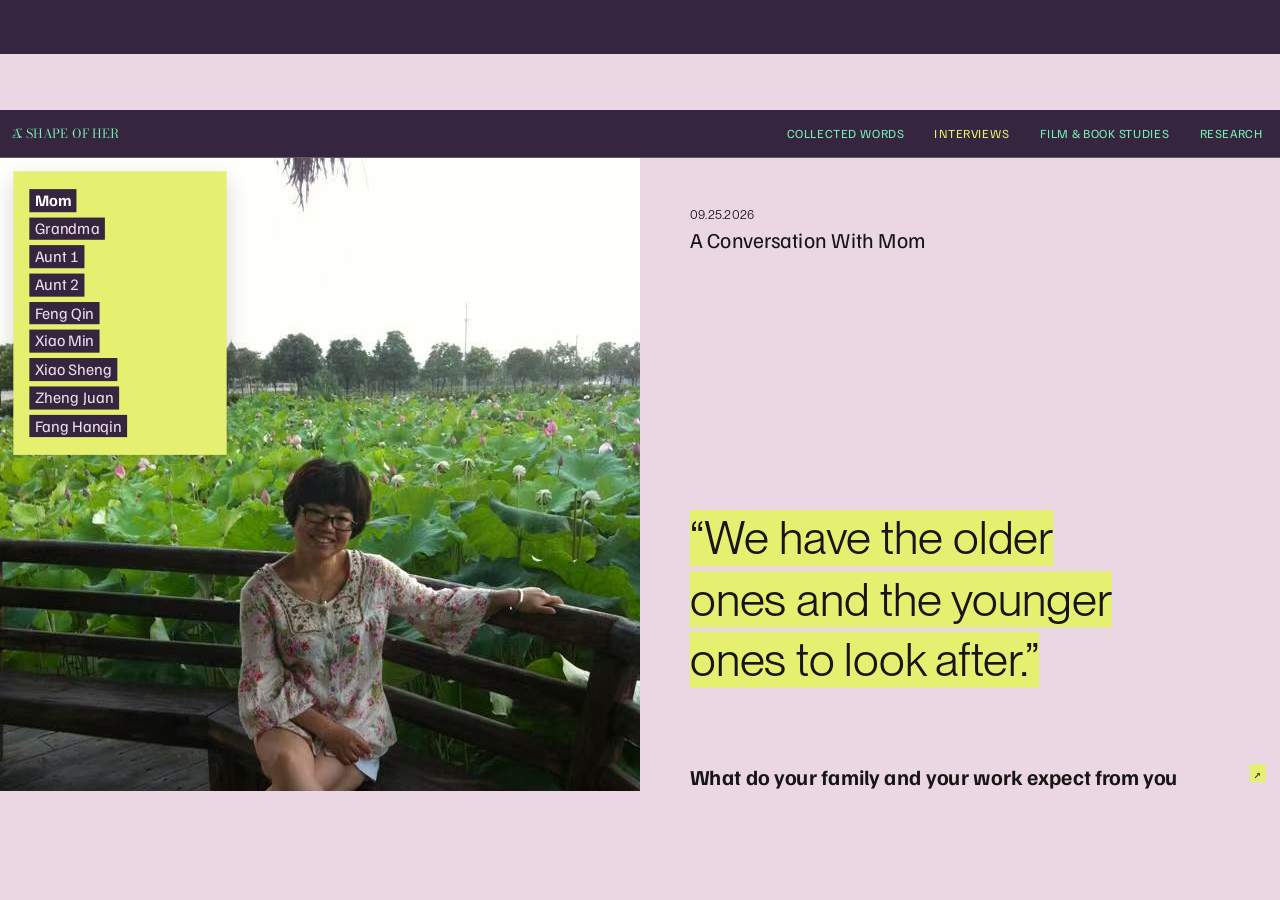
==== commit c98a56ee: "Update website from the version served on port 5502" ====
--- a/original-layout.html
+++ b/original-layout.html
@@ -1,4 +1,4 @@
-<!doctype html><html lang="en"><head><meta charset="utf-8"><meta name="viewport" content="width=device-width,initial-scale=1"><title>A Shape of Her</title><link rel="stylesheet" href="src/original-layout.css"></head><body><main class="figma-stage"><section class="figma-screen" id="mom" hidden><div style="position:relative;width:100%;height:100%" data-node-id="37:55" data-name="Interview- Mom"><img alt="" style="position:absolute;display:block;inset:0;max-width:none;width:100%;height:100%" src="assets/figma/mom-04cc8.svg" /><img alt="" style="position:absolute;display:block;inset:0;max-width:none;width:100%;height:100%" src="assets/figma/mom-04cc8.svg" /><a style="word-break:break-word;position:absolute;display:block;cursor:pointer;font-family:Bodoni Moda;font-weight:400;inset:2.07% 90.83% 95.06% 0.97%;line-height:0;color:#78efb0;font-size:14.15px;white-space:nowrap" data-node-id="37:58"><p style="line-height:normal">A SHAPE OF HER</p></a><div style="position:absolute;inset:2.16% 98.09% 96.08% 0.97%" data-node-id="37:59" data-name="Group"><img alt="" style="position:absolute;display:block;inset:0;max-width:none;width:100%;height:100%" src="assets/figma/mom-c8390.svg" /></div><p style="word-break:break-word;position:absolute;font-family:Inter;font-weight:400;inset:2.09% 48.47% 95.43% 45.28%;line-height:normal;font-style:normal;color:#e5ef70;font-size:16px;white-space:nowrap" data-node-id="37:62">
+<!doctype html><html lang="en"><head><meta charset="utf-8"><meta name="viewport" content="width=device-width,initial-scale=1"><title>A Shape of Her</title><link rel="stylesheet" href="src/original-layout.css?v=fang-1"><link rel="stylesheet" href="src/type.css?v=movie-sources-2"><link rel="stylesheet" href="src/responsive.css?v=all-navigation-visible-1"></head><body><main class="figma-stage"><section class="figma-screen" id="mom" hidden><div style="position:relative;width:100%;height:100%" data-node-id="37:55" data-name="Interview- Mom"><img alt="" style="position:absolute;display:block;inset:0;max-width:none;width:100%;height:100%" src="assets/figma/mom-04cc8.svg" /><img alt="" style="position:absolute;display:block;inset:0;max-width:none;width:100%;height:100%" src="assets/figma/mom-04cc8.svg" /><a style="word-break:break-word;position:absolute;display:block;cursor:pointer;font-family:Bodoni Moda;font-weight:400;inset:2.07% 90.83% 95.06% 0.97%;line-height:0;color:#78efb0;font-size:14.15px;white-space:nowrap" data-node-id="37:58"><p style="line-height:normal">A SHAPE OF HER</p></a><div style="position:absolute;inset:2.16% 98.09% 96.08% 0.97%" data-node-id="37:59" data-name="Group"><img alt="" style="position:absolute;display:block;inset:0;max-width:none;width:100%;height:100%" src="assets/figma/mom-c8390.svg" /></div><p style="word-break:break-word;position:absolute;font-family:Inter;font-weight:400;inset:2.09% 48.47% 95.43% 45.28%;line-height:normal;font-style:normal;color:#e5ef70;font-size:16px;white-space:nowrap" data-node-id="37:62">
         (Interviews)</p><div style="position:absolute;inset:6.98% 0 93.02% 0" data-node-id="37:63" data-name="Vector"><div style="position:absolute;inset:-0.5px 0"><img alt="" style="display:block;max-width:none;width:100%;height:100%" src="assets/figma/mom-5d389.svg" /></div></div><p style="word-break:break-word;position:absolute;font-family:Inter;font-weight:400;inset:2.09% 68.06% 95.43% 22.5%;line-height:normal;font-style:normal;color:#78efb0;font-size:16px;white-space:nowrap" data-node-id="71:30">(Collected Words)</p><p style="word-break:break-word;position:absolute;font-family:Inter;font-weight:400;inset:1.96% 28.4% 95.56% 60.35%;line-height:normal;font-style:normal;color:#78efb0;font-size:16px;white-space:nowrap" data-node-id="71:32">(Film &amp; Book Studies)</p><p style="word-break:break-word;position:absolute;font-family:Inter;font-weight:400;inset:2.35% 13.89% 95.17% 80.42%;line-height:normal;font-style:normal;color:#78efb0;font-size:16px;white-space:nowrap" data-node-id="71:34">
         (Research)</p><div style="position:absolute;background:#35253f;height:712px;left:0;overflow-x:clip;overflow-y:auto;top:54px;width:1440px" data-node-id="86:30" data-name="Mom — scrollable interview"><div style="position:absolute;align-content:stretch;display:flex;align-items:flex-start;left:140px;overflow:clip;top:0;width:1300px" data-node-id="86:31" data-name="Photos + interview"><div style="align-content:stretch;display:flex;flex-direction:column;align-items:flex-start;overflow:clip;position:relative;flex-shrink:0;width:650px" data-node-id="86:32" data-name="Family photographs — original proportions"><div style="height:869.375px;position:relative;flex-shrink:0;width:650px" data-node-id="85:30" data-name="mother-memory-01"><img alt="" style="position:absolute;inset:0;max-width:none;object-fit:contain;pointer-events:none;width:100%;height:100%" src="assets/figma/mom-5adf5.png" /></div><div style="height:495.093px;position:relative;flex-shrink:0;width:650px" data-node-id="85:32" data-name="mother-memory-03"><img alt="" style="position:absolute;inset:0;max-width:none;object-fit:contain;pointer-events:none;width:100%;height:100%" src="assets/figma/mom-e5b0a.png" /></div><div style="height:868.021px;position:relative;flex-shrink:0;width:650px" data-node-id="85:34" data-name="mother-memory-05"><img alt="" style="position:absolute;inset:0;max-width:none;object-fit:contain;pointer-events:none;width:100%;height:100%" src="assets/figma/mom-c2add.png" /></div></div><div style="word-break:break-word;background:#ead7e3;align-content:stretch;display:flex;flex-direction:column;gap:48px;height:2232.49px;align-items:flex-start;font-style:normal;overflow:clip;padding-bottom:48px;padding-top:38px;padding-left:38px;padding-right:38px;position:relative;flex-shrink:0;color:#63435f;width:650px" data-node-id="86:33" data-name="Interview — editable questions and answers"><div style="align-content:stretch;display:flex;flex-direction:column;gap:24px;align-items:flex-start;overflow:clip;position:relative;flex-shrink:0;width:574px" data-node-id="86:34" data-name="Question 1"><p style="font-family:Inter;font-weight:500;line-height:38px;position:relative;flex-shrink:0;font-size:30px;width:574px" data-node-id="86:35">What do your family and your work expect from you these days? Does any of it feel stressful?</p><div style="font-family:Inter;font-weight:400;line-height:0;position:relative;flex-shrink:0;font-size:24px;width:574px;white-space:pre-wrap" data-node-id="86:36"><p style="line-height:34px;margin-bottom:0">Right now, I think Mom’s job at home is to look after you and Niuniu. His college entrance exams are coming up, so I need to make sure he’s doing okay and staying healthy. With you, Mom needs to pay extra attention to how you’re feeling. I don’t want you to get ill again.</p><p style="line-height:34px;margin-bottom:0">​</p><p style="line-height:34px;margin-bottom:0">At work, I need to help Dad run the factory. Mom handles the office work and HR, and Dad wants me to learn more about it.</p><p style="line-height:34px;margin-bottom:0">​</p><p style="line-height:34px;margin-bottom:0">At home, we have the older ones and the younger ones to look after. Sometimes keeping up with everyday life and paying for everything feels like a lot. Mom was at home for so many years, and now I’m helping Dad manage the company. I worry about getting things wrong sometimes.</p><p style="line-height:34px;margin-bottom:0">​</p><p style="line-height:34px">But overall, Mom is happy with life right now. You and Niuniu are both doing well, and he’s working hard. Especially you—you’re doing so well now. Seeing you get better makes Mom feel much less worried.</p></div></div><div style="align-content:stretch;display:flex;flex-direction:column;gap:24px;align-items:flex-start;overflow:clip;position:relative;flex-shrink:0;width:574px" data-node-id="86:37" data-name="Question 2"><p style="font-family:Inter;font-weight:500;line-height:38px;position:relative;flex-shrink:0;font-size:30px;width:574px" data-node-id="86:38">What part of your day matters most to you?</p><div style="font-family:Inter;font-weight:400;line-height:0;position:relative;flex-shrink:0;font-size:24px;width:574px;white-space:pre-wrap" data-node-id="86:39"><p style="line-height:34px;margin-bottom:0">The most important part of the day? I don’t think there’s one particular time. When I wasn’t working, though, I liked making a nice dinner and waiting for Dad to come home. When you were all home too, we could sit down and have a happy meal together. That was the best time for Mom.</p><p style="line-height:34px;margin-bottom:0">​</p><p style="line-height:34px">Now that you’re in America, our video calls are the most important time for me. Seeing that you’re doing well makes Mom so happy.</p></div></div><div style="align-content:stretch;display:flex;flex-direction:column;gap:24px;align-items:flex-start;overflow:clip;position:relative;flex-shrink:0;width:574px" data-node-id="86:40" data-name="Question 3"><p style="font-family:Inter;font-weight:500;line-height:38px;position:relative;flex-shrink:0;font-size:30px;width:574px" data-node-id="86:41">Who or what matters most to you?</p><p style="font-family:Inter;font-weight:400;line-height:34px;position:relative;flex-shrink:0;font-size:24px;width:574px" data-node-id="86:42">
                 The most important people in Mom’s life are you and Niuniu. Right now, you two matter most to me. For now, I want to help Dad run the factory well so we can earn a bit more money.</p></div><div style="align-content:stretch;display:flex;flex-direction:column;gap:24px;align-items:flex-start;overflow:clip;position:relative;flex-shrink:0;width:574px" data-node-id="86:43" data-name="Question 4"><p style="font-family:Inter;font-weight:500;line-height:38px;position:relative;flex-shrink:0;font-size:30px;width:574px" data-node-id="86:44">
@@ -69,7 +69,7 @@
               My grandmother says she regrets getting married, but I don’t think it signals that she doesn’t love her family. My mother would love to go back to when I was young and try different things then. I want to know these feelings, not tell them straight away they are fine. I don’t want to suppress these feelings.</p></div></div></div><div style="position:absolute;align-content:stretch;display:flex;flex-direction:column;gap:24px;align-items:flex-start;left:calc(50% - 654px);top:calc(50% - 89px);transform:translate(-50%,-50%)" data-node-id="173:61" data-name="Interview navigation — left tabs"><a style="background:#f3a5de;align-content:stretch;cursor:pointer;display:flex;height:64px;align-items:center;padding-left:18px;position:relative;border-bottom-right-radius:3px;border-top-right-radius:3px;flex-shrink:0;width:132px" data-node-id="173:62" data-name="Mom"><div style="word-break:break-word;font-family:Inter;font-weight:400;line-height:0;font-style:normal;position:relative;flex-shrink:0;font-size:14px;color:var(--interview-tab-ink,#63435f);text-align:left;white-space:nowrap" data-node-id="173:63"><p style="line-height:normal;margin-bottom:0">The Bold, the</p><p style="line-height:normal;margin-bottom:0">Corrupt, and</p><p style="line-height:normal">the Beautiful</p></div></a><a style="background:#f3a5de;align-content:stretch;cursor:pointer;display:flex;height:64px;align-items:center;padding-left:18px;position:relative;border-bottom-right-radius:3px;border-top-right-radius:3px;flex-shrink:0;width:132px" data-node-id="173:64" data-name="Grandma"><div style="word-break:break-word;font-family:Inter;font-weight:400;line-height:0;font-style:normal;position:relative;flex-shrink:0;font-size:14px;color:var(--interview-tab-ink,#63435f);text-align:left;white-space:nowrap" data-node-id="173:65"><p style="line-height:normal;margin-bottom:0">Raise the</p><p style="line-height:normal">Red Lantern</p></div></a><a style="background:#f3a5de;align-content:stretch;cursor:pointer;display:flex;height:64px;align-items:center;padding-left:18px;position:relative;border-bottom-right-radius:3px;border-top-right-radius:3px;flex-shrink:0;width:132px" data-node-id="173:66" data-name="Aunt 1"><div style="word-break:break-word;font-family:Inter;font-weight:400;line-height:0;font-style:normal;position:relative;flex-shrink:0;font-size:14px;color:var(--interview-tab-ink,#63435f);text-align:left;white-space:nowrap" data-node-id="173:67"><p style="line-height:normal;margin-bottom:0">In the Mood</p><p style="line-height:normal">for Love</p></div></a><div style="background:#f3a5de;align-content:stretch;display:flex;height:64px;align-items:center;padding-left:18px;position:relative;border-bottom-right-radius:3px;border-top-right-radius:3px;flex-shrink:0;width:132px" data-node-id="173:68" data-name="Aunt 2"><div style="word-break:break-word;font-family:Inter;font-weight:400;line-height:0;font-style:normal;position:relative;flex-shrink:0;font-size:14px;color:var(--interview-tab-ink,#63435f);white-space:nowrap" data-node-id="173:69"><p style="line-height:normal;margin-bottom:0">Connecting</p><p style="line-height:normal">to Reality</p></div></div></div></div></section><section class="figma-screen" id="research" hidden><div style="position:relative;width:100%;height:100%" data-node-id="37:179" data-name="Research"><img alt="" style="position:absolute;display:block;inset:0;max-width:none;width:100%;height:100%" src="assets/figma/research-04cc8.svg" /><img alt="" style="position:absolute;display:block;inset:0;max-width:none;width:100%;height:100%" src="assets/figma/research-04cc8.svg" /><a style="word-break:break-word;position:absolute;display:block;cursor:pointer;font-family:Bodoni Moda;font-weight:400;inset:2.07% 90.83% 95.06% 0.97%;line-height:0;color:#78efb0;font-size:14.15px;white-space:nowrap" data-node-id="37:182"><p style="line-height:normal">A SHAPE OF HER</p></a><div style="position:absolute;inset:2.16% 98.09% 96.08% 0.97%" data-node-id="37:183" data-name="Group"><img alt="" style="position:absolute;display:block;inset:0;max-width:none;width:100%;height:100%" src="assets/figma/research-c8390.svg" /></div><div style="position:absolute;inset:6.98% 0 93.02% 0" data-node-id="37:187" data-name="Vector"><div style="position:absolute;inset:-0.5px 0"><img alt="" style="display:block;max-width:none;width:100%;height:100%" src="assets/figma/research-5d389.svg" /></div></div><div style="position:absolute;inset:6.98% 0 93.02% 0" data-node-id="37:190" data-name="Vector"><div style="position:absolute;inset:-0.5px 0"><img alt="" style="display:block;max-width:none;width:100%;height:100%" src="assets/figma/research-5d389.svg" /></div></div><a style="word-break:break-word;position:absolute;display:block;cursor:pointer;font-family:Inter;font-weight:400;inset:1.44% 50.28% 96.08% 43.47%;line-height:0;font-style:normal;color:#78efb0;font-size:16px;white-space:nowrap" data-node-id="89:57"><p style="line-height:normal">(Interviews)</p></a><a style="word-break:break-word;position:absolute;display:block;cursor:pointer;font-family:Inter;font-weight:400;inset:2.09% 68.06% 95.43% 22.5%;line-height:0;font-style:normal;color:#78efb0;font-size:16px;white-space:nowrap" data-node-id="71:51"><p style="line-height:normal">(Collected Words)</p></a><a style="word-break:break-word;position:absolute;display:block;cursor:pointer;font-family:Inter;font-weight:400;inset:1.7% 27.08% 95.82% 61.67%;line-height:0;font-style:normal;color:#78efb0;font-size:16px;white-space:nowrap" data-node-id="71:61"><p style="line-height:normal">(Film &amp; Book Studies)</p></a><p style="word-break:break-word;position:absolute;font-family:Inter;font-weight:400;inset:1.7% 16.25% 95.82% 78.06%;line-height:normal;font-style:normal;color:#e5ef70;font-size:16px;white-space:nowrap" data-node-id="71:63">(Research)</p><div style="position:absolute;background:#35253f;inset:7.05% 0 0 0;overflow-x:clip;overflow-y:auto" data-node-id="221:56" data-name="Research — scrollable index"><p style="word-break:break-word;position:absolute;font-family:Inter;font-weight:400;line-height:36px;left:38px;font-style:normal;color:#e5ef70;font-size:28px;top:32px;width:1364px" data-node-id="221:57">How do changing social expectations shape Chinese women’s identities and choices throughout their lives?</p><p style="word-break:break-word;position:absolute;font-family:Inter;font-weight:400;line-height:20px;left:38px;font-style:normal;color:#78efb0;font-size:14px;top:136px;width:140px" data-node-id="221:59">
           NO. / YEAR</p><p style="word-break:break-word;position:absolute;font-family:Inter;font-weight:400;line-height:20px;left:202px;font-style:normal;color:#78efb0;font-size:14px;top:136px;width:800px" data-node-id="221:60">
           TITLE / RELEVANCE</p><p style="word-break:break-word;position:absolute;font-family:Inter;font-weight:400;line-height:20px;left:1050px;font-style:normal;color:#78efb0;font-size:14px;top:136px;width:352px" data-node-id="221:61">
-          AUTHOR / SOURCE / THEME</p><div style="word-break:break-word;position:absolute;font-family:Inter;font-weight:400;line-height:0;left:38px;font-style:normal;color:#78efb0;font-size:18px;top:190px;width:140px" data-node-id="221:62"><p style="line-height:25px;margin-bottom:0">(01)</p><p style="line-height:25px">2002</p></div><a style="word-break:break-word;position:absolute;display:block;cursor:pointer;font-family:Inter;font-weight:400;line-height:0;left:1050px;font-style:normal;color:#78efb0;font-size:18px;top:1290px;width:352px;white-space:pre-wrap" href="https://doi.org/10.1177/00380385231160033" data-node-id="221:76" target="_blank"><p style="text-underline-position:from-font;text-decoration-thickness:from-font;text-decoration-style:solid;line-height:25px;margin-bottom:0;text-decoration:underline">Ye Liu</p><p style="text-underline-position:from-font;text-decoration-thickness:from-font;text-decoration-style:solid;line-height:25px;margin-bottom:0;text-decoration:underline">Sociology</p><p style="text-underline-position:from-font;text-decoration-thickness:from-font;text-decoration-style:solid;line-height:25px;margin-bottom:0;text-decoration:underline">58(1), 175–193</p><p style="text-underline-position:from-font;text-decoration-thickness:from-font;text-decoration-style:solid;line-height:25px;margin-bottom:0;text-decoration:underline">Published online 2023</p><p style="text-underline-position:from-font;text-decoration-thickness:from-font;text-decoration-style:solid;line-height:25px;margin-bottom:0">​</p><p style="text-underline-position:from-font;text-decoration-thickness:from-font;text-decoration-style:solid;line-height:25px;margin-bottom:0;text-decoration:underline">IDENTITY / LIFE COURSE</p><p style="text-underline-position:from-font;text-decoration-thickness:from-font;text-decoration-style:solid;line-height:25px;margin-bottom:0">​</p><p style="text-underline-position:from-font;text-decoration-thickness:from-font;text-decoration-style:solid;line-height:25px;text-decoration:underline">Read original ↗</p></a><div style="word-break:break-word;position:absolute;font-family:Inter;font-weight:400;line-height:0;left:202px;font-style:normal;color:#f0dbe8;font-size:22px;top:1290px;width:800px;white-space:pre-wrap" data-node-id="221:75"><p style="line-height:31px;margin-bottom:0">Virtues or Talent among Brotherless Daughters: A Study of How Patriarchal Gender Ideals Affect Gender Role Attitudes among Women from the One-Child Generation in China</p><p style="line-height:31px;margin-bottom:0">​</p><p style="line-height:31px">Liu examines how educated women from the one-child generation respond to ideals of talent and feminine virtue as their circumstances change. It links the interviews’ questions about education, work and family to the expectations women negotiate throughout their lives.</p></div><div style="word-break:break-word;position:absolute;font-family:Inter;font-weight:400;line-height:0;left:38px;font-style:normal;color:#78efb0;font-size:18px;top:1290px;width:140px" data-node-id="221:74"><p style="line-height:25px;margin-bottom:0">(05)</p><p style="line-height:25px">2024</p></div><a style="word-break:break-word;position:absolute;display:block;cursor:pointer;font-family:Inter;font-weight:400;line-height:0;left:1050px;font-style:normal;color:#78efb0;font-size:18px;top:1000px;width:352px;white-space:pre-wrap" href="https://doi.org/10.1177/00207152221147493" data-node-id="221:73" target="_blank"><p style="text-underline-position:from-font;text-decoration-thickness:from-font;text-decoration-style:solid;line-height:25px;margin-bottom:0;text-decoration:underline">Rujun Yang</p><p style="text-underline-position:from-font;text-decoration-thickness:from-font;text-decoration-style:solid;line-height:25px;margin-bottom:0;text-decoration:underline">International Journal of</p><p style="text-underline-position:from-font;text-decoration-thickness:from-font;text-decoration-style:solid;line-height:25px;margin-bottom:0;text-decoration:underline">Comparative Sociology</p><p style="text-underline-position:from-font;text-decoration-thickness:from-font;text-decoration-style:solid;line-height:25px;margin-bottom:0;text-decoration:underline">64(5), 454–480</p><p style="text-underline-position:from-font;text-decoration-thickness:from-font;text-decoration-style:solid;line-height:25px;margin-bottom:0">​</p><p style="text-underline-position:from-font;text-decoration-thickness:from-font;text-decoration-style:solid;line-height:25px;margin-bottom:0;text-decoration:underline">GENERATION / GENDER IDEOLOGY</p><p style="text-underline-position:from-font;text-decoration-thickness:from-font;text-decoration-style:solid;line-height:25px;margin-bottom:0">​</p><p style="text-underline-position:from-font;text-decoration-thickness:from-font;text-decoration-style:solid;line-height:25px;text-decoration:underline">Read original ↗</p></a><div style="word-break:break-word;position:absolute;font-family:Inter;font-weight:400;line-height:0;left:202px;font-style:normal;color:#f0dbe8;font-size:22px;top:1000px;width:800px;white-space:pre-wrap" data-node-id="221:72"><p style="line-height:31px;margin-bottom:0">Mosaic of Beliefs: Comparing Gender Ideology in China across Generation, Geography, and Gender</p><p style="line-height:31px;margin-bottom:0">​</p><p style="line-height:31px">Yang compares gender beliefs across generations, places and genders in China. The study gives context for differences among daughters, mothers and grandmothers, and reminds me to consider place and social circumstances as well as age.</p></div><div style="word-break:break-word;position:absolute;font-family:Inter;font-weight:400;line-height:0;left:38px;font-style:normal;color:#78efb0;font-size:18px;top:1000px;width:140px" data-node-id="221:71"><p style="line-height:25px;margin-bottom:0">(04)</p><p style="line-height:25px">2023</p></div><a style="word-break:break-word;position:absolute;display:block;cursor:pointer;font-family:Inter;font-weight:400;line-height:0;left:1050px;font-style:normal;color:#78efb0;font-size:18px;top:710px;width:352px;white-space:pre-wrap" href="https://doi.org/10.1016/j.jce.2022.10.005" data-node-id="221:70" target="_blank"><p style="text-underline-position:from-font;text-decoration-thickness:from-font;text-decoration-style:solid;line-height:25px;margin-bottom:0;text-decoration:underline">Lingsheng Meng</p><p style="text-underline-position:from-font;text-decoration-thickness:from-font;text-decoration-style:solid;line-height:25px;margin-bottom:0;text-decoration:underline">Yunbin Zhang · Ben Zou</p><p style="text-underline-position:from-font;text-decoration-thickness:from-font;text-decoration-style:solid;line-height:25px;margin-bottom:0;text-decoration:underline">Journal of Comparative Economics</p><p style="text-underline-position:from-font;text-decoration-thickness:from-font;text-decoration-style:solid;line-height:25px;margin-bottom:0;text-decoration:underline">51(1), 105–132</p><p style="text-underline-position:from-font;text-decoration-thickness:from-font;text-decoration-style:solid;line-height:25px;margin-bottom:0">​</p><p style="text-underline-position:from-font;text-decoration-thickness:from-font;text-decoration-style:solid;line-height:25px;margin-bottom:0;text-decoration:underline">WORK / MOTHERHOOD / CARE</p><p style="text-underline-position:from-font;text-decoration-thickness:from-font;text-decoration-style:solid;line-height:25px;margin-bottom:0">​</p><p style="text-underline-position:from-font;text-decoration-thickness:from-font;text-decoration-style:solid;line-height:25px;text-decoration:underline">Read original ↗</p></a><div style="word-break:break-word;position:absolute;font-family:Inter;font-weight:400;line-height:0;left:202px;font-style:normal;color:#f0dbe8;font-size:22px;top:710px;width:800px;white-space:pre-wrap" data-node-id="221:69"><p style="line-height:31px;margin-bottom:0">The Motherhood Penalty in China: Magnitudes, Trends, and the Role of Grandparenting</p><p style="line-height:31px;margin-bottom:0">​</p><p style="line-height:31px">Meng, Zhang and Zou connect childbirth with women’s employment and earnings, and examine the role of grandparents’ childcare. This makes care visible across generations, connecting the mothers’ working lives to the grandmothers’ family responsibilities.</p></div><div style="word-break:break-word;position:absolute;font-family:Inter;font-weight:400;line-height:0;left:38px;font-style:normal;color:#78efb0;font-size:18px;top:710px;width:140px" data-node-id="221:68"><p style="line-height:25px;margin-bottom:0">(03)</p><p style="line-height:25px">2023</p></div><a style="word-break:break-word;position:absolute;display:block;cursor:pointer;font-family:Inter;font-weight:400;line-height:0;left:1050px;font-style:normal;color:#78efb0;font-size:18px;top:420px;width:352px;white-space:pre-wrap" href="https://doi.org/10.1002/symb.46" data-node-id="221:67" target="_blank"><p style="text-underline-position:from-font;text-decoration-thickness:from-font;text-decoration-style:solid;line-height:25px;margin-bottom:0;text-decoration:underline">Sandy To</p><p style="text-underline-position:from-font;text-decoration-thickness:from-font;text-decoration-style:solid;line-height:25px;margin-bottom:0;text-decoration:underline">Symbolic Interaction</p><p style="text-underline-position:from-font;text-decoration-thickness:from-font;text-decoration-style:solid;line-height:25px;margin-bottom:0;text-decoration:underline">36(1), 1–20</p><p style="text-underline-position:from-font;text-decoration-thickness:from-font;text-decoration-style:solid;line-height:25px;margin-bottom:0">​</p><p style="text-underline-position:from-font;text-decoration-thickness:from-font;text-decoration-style:solid;line-height:25px;margin-bottom:0;text-decoration:underline">MARRIAGE / CAREER</p><p style="text-underline-position:from-font;text-decoration-thickness:from-font;text-decoration-style:solid;line-height:25px;margin-bottom:0">​</p><p style="text-underline-position:from-font;text-decoration-thickness:from-font;text-decoration-style:solid;line-height:25px;text-decoration:underline">Read original ↗</p></a><div style="word-break:break-word;position:absolute;font-family:Inter;font-weight:400;line-height:0;left:202px;font-style:normal;color:#f0dbe8;font-size:22px;top:420px;width:800px;white-space:pre-wrap" data-node-id="221:66"><p style="line-height:31px;margin-bottom:0">Understanding Sheng Nu (“Leftover Women”): the Phenomenon of Late Marriage among Chinese Professional Women</p><p style="line-height:31px;margin-bottom:0">​</p><p style="line-height:31px">To study how professional women negotiate marriage pressure from parents and potential partners while maintaining career ambitions. It allows us to read the interviews’ tensions between family approval, partnership and a woman’s own plans.</p></div><div style="word-break:break-word;position:absolute;font-family:Inter;font-weight:400;line-height:0;left:38px;font-style:normal;color:#78efb0;font-size:18px;top:420px;width:140px" data-node-id="221:65"><p style="line-height:25px;margin-bottom:0">(02)</p><p style="line-height:25px">2013</p></div><a style="word-break:break-word;position:absolute;display:block;cursor:pointer;font-family:Inter;font-weight:400;line-height:0;left:1050px;font-style:normal;color:#78efb0;font-size:18px;top:190px;width:352px;white-space:pre-wrap" href="https://doi.org/10.1525/aa.2002.104.4.1098" data-node-id="221:64" target="_blank"><p style="text-underline-position:from-font;text-decoration-thickness:from-font;text-decoration-style:solid;line-height:25px;margin-bottom:0;text-decoration:underline">Vanessa L. Fong</p><p style="text-underline-position:from-font;text-decoration-thickness:from-font;text-decoration-style:solid;line-height:25px;margin-bottom:0;text-decoration:underline">American Anthropologist</p><p style="text-underline-position:from-font;text-decoration-thickness:from-font;text-decoration-style:solid;line-height:25px;margin-bottom:0;text-decoration:underline">104(4), 1098–1109</p><p style="text-underline-position:from-font;text-decoration-thickness:from-font;text-decoration-style:solid;line-height:25px;margin-bottom:0">​</p><p style="text-underline-position:from-font;text-decoration-thickness:from-font;text-decoration-style:solid;line-height:25px;margin-bottom:0;text-decoration:underline">EDUCATION / DAUGHTERHOOD</p><p style="text-underline-position:from-font;text-decoration-thickness:from-font;text-decoration-style:solid;line-height:25px;margin-bottom:0">​</p><p style="text-underline-position:from-font;text-decoration-thickness:from-font;text-decoration-style:solid;line-height:25px;text-decoration:underline">Read original ↗</p></a><div style="word-break:break-word;position:absolute;font-family:Inter;font-weight:400;line-height:0;left:202px;font-style:normal;color:#f0dbe8;font-size:22px;top:190px;width:800px;white-space:pre-wrap" data-node-id="221:63"><p style="line-height:31px;margin-bottom:0">China’s One-Child Policy and the Empowerment of Urban Daughters</p><p style="line-height:31px;margin-bottom:0">​</p><p style="line-height:31px">Fong explores how investment in only daughters can expand educational opportunities and change gender expectations. It helps frame the interviews around what families make possible for daughters, and what they expect from them.</p></div><div style="position:absolute;height:0;left:38px;top:172px;width:1364px" data-node-id="221:77"><div style="position:absolute;inset:-1px 0 0 0"><img alt="" style="display:block;max-width:none;width:100%;height:100%" src="assets/figma/research-d26d4.svg" /></div></div><div style="position:absolute;height:0;left:38px;top:1650px;width:1364px" data-node-id="221:82"><div style="position:absolute;inset:-1px 0 0 0"><img alt="" style="display:block;max-width:none;width:100%;height:100%" src="assets/figma/research-d26d4.svg" /></div></div><div style="position:absolute;height:0;left:38px;top:1272px;width:1364px" data-node-id="221:81"><div style="position:absolute;inset:-1px 0 0 0"><img alt="" style="display:block;max-width:none;width:100%;height:100%" src="assets/figma/research-d26d4.svg" /></div></div><div style="position:absolute;height:0;left:38px;top:982px;width:1364px" data-node-id="221:80"><div style="position:absolute;inset:-1px 0 0 0"><img alt="" style="display:block;max-width:none;width:100%;height:100%" src="assets/figma/research-d26d4.svg" /></div></div><div style="position:absolute;height:0;left:38px;top:692px;width:1364px" data-node-id="221:79"><div style="position:absolute;inset:-1px 0 0 0"><img alt="" style="display:block;max-width:none;width:100%;height:100%" src="assets/figma/research-d26d4.svg" /></div></div><div style="position:absolute;height:0;left:38px;top:402px;width:1364px" data-node-id="221:78"><div style="position:absolute;inset:-1px 0 0 0"><img alt="" style="display:block;max-width:none;width:100%;height:100%" src="assets/figma/research-d26d4.svg" /></div></div></div></div></section><section class="figma-screen" id="words" hidden><div style="position:relative;width:100%;height:100%" data-node-id="38:2" data-name="Collected Words"><img alt="" style="position:absolute;display:block;inset:0;max-width:none;width:100%;height:100%" src="assets/figma/words-04cc8.svg" /><img alt="" style="position:absolute;display:block;inset:0;max-width:none;width:100%;height:100%" src="assets/figma/words-04cc8.svg" /><a style="word-break:break-word;position:absolute;display:block;cursor:pointer;font-family:Bodoni Moda;font-weight:400;inset:2.07% 90.83% 95.06% 0.97%;line-height:0;color:#78efb0;font-size:14.15px;white-space:nowrap" data-node-id="38:4"><p style="line-height:normal">A SHAPE OF HER</p></a><div style="position:absolute;inset:2.16% 98.09% 96.08% 0.97%" data-node-id="38:5" data-name="Group"><img alt="" style="position:absolute;display:block;inset:0;max-width:none;width:100%;height:100%" src="assets/figma/words-c8390.svg" /></div><p style="word-break:break-word;position:absolute;font-family:Inter;font-weight:400;inset:2.09% 65.28% 95.43% 25.28%;line-height:normal;font-style:normal;color:#e5ef70;font-size:16px;white-space:nowrap" data-node-id="38:8">
+          AUTHOR / SOURCE / THEME</p><div style="word-break:break-word;position:absolute;font-family:Inter;font-weight:400;line-height:0;left:38px;font-style:normal;color:#78efb0;font-size:18px;top:190px;width:140px" data-node-id="221:62"><p style="line-height:25px;margin-bottom:0">(01)</p><p style="line-height:25px">2002</p></div><a style="word-break:break-word;position:absolute;display:block;cursor:pointer;font-family:Inter;font-weight:400;line-height:0;left:1050px;font-style:normal;color:#78efb0;font-size:18px;top:1290px;width:352px;white-space:pre-wrap" href="https://doi.org/10.1177/00380385231160033" data-node-id="221:76" target="_blank"><p style="text-underline-position:from-font;text-decoration-thickness:from-font;text-decoration-style:solid;line-height:25px;margin-bottom:0;text-decoration:underline">Ye Liu</p><p style="text-underline-position:from-font;text-decoration-thickness:from-font;text-decoration-style:solid;line-height:25px;margin-bottom:0;text-decoration:underline">Sociology</p><p style="text-underline-position:from-font;text-decoration-thickness:from-font;text-decoration-style:solid;line-height:25px;margin-bottom:0;text-decoration:underline">58(1), 175–193</p><p style="text-underline-position:from-font;text-decoration-thickness:from-font;text-decoration-style:solid;line-height:25px;margin-bottom:0;text-decoration:underline">Published online 2023</p><p style="text-underline-position:from-font;text-decoration-thickness:from-font;text-decoration-style:solid;line-height:25px;margin-bottom:0">​</p><p style="text-underline-position:from-font;text-decoration-thickness:from-font;text-decoration-style:solid;line-height:25px;margin-bottom:0;text-decoration:underline">IDENTITY / LIFE COURSE</p><p style="text-underline-position:from-font;text-decoration-thickness:from-font;text-decoration-style:solid;line-height:25px;margin-bottom:0">​</p><p style="text-underline-position:from-font;text-decoration-thickness:from-font;text-decoration-style:solid;line-height:25px;text-decoration:underline">Read original ↗</p></a><div style="word-break:break-word;position:absolute;font-family:Inter;font-weight:400;line-height:0;left:202px;font-style:normal;color:#f0dbe8;font-size:22px;top:1290px;width:800px;white-space:pre-wrap" data-node-id="221:75"><p style="line-height:31px;margin-bottom:0">Virtues or Talent among Brotherless Daughters: A Study of How Patriarchal Gender Ideals Affect Gender Role Attitudes among Women from the One-Child Generation in China</p><p style="line-height:31px;margin-bottom:0">​</p><p style="line-height:31px">Liu examines how educated women from the one-child generation respond to ideals of talent and feminine virtue as their circumstances change. It links the interviews’ questions about education, work and family to the expectations women negotiate throughout their lives.</p></div><div style="word-break:break-word;position:absolute;font-family:Inter;font-weight:400;line-height:0;left:38px;font-style:normal;color:#78efb0;font-size:18px;top:1290px;width:140px" data-node-id="221:74"><p style="line-height:25px;margin-bottom:0">(05)</p><p style="line-height:25px">2024</p></div><a style="word-break:break-word;position:absolute;display:block;cursor:pointer;font-family:Inter;font-weight:400;line-height:0;left:1050px;font-style:normal;color:#78efb0;font-size:18px;top:1000px;width:352px;white-space:pre-wrap" href="https://doi.org/10.1177/00207152221147493" data-node-id="221:73" target="_blank"><p style="text-underline-position:from-font;text-decoration-thickness:from-font;text-decoration-style:solid;line-height:25px;margin-bottom:0;text-decoration:underline">Rujun Yang</p><p style="text-underline-position:from-font;text-decoration-thickness:from-font;text-decoration-style:solid;line-height:25px;margin-bottom:0;text-decoration:underline">International Journal of</p><p style="text-underline-position:from-font;text-decoration-thickness:from-font;text-decoration-style:solid;line-height:25px;margin-bottom:0;text-decoration:underline">Comparative Sociology</p><p style="text-underline-position:from-font;text-decoration-thickness:from-font;text-decoration-style:solid;line-height:25px;margin-bottom:0;text-decoration:underline">64(5), 454–480</p><p style="text-underline-position:from-font;text-decoration-thickness:from-font;text-decoration-style:solid;line-height:25px;margin-bottom:0">​</p><p style="text-underline-position:from-font;text-decoration-thickness:from-font;text-decoration-style:solid;line-height:25px;margin-bottom:0;text-decoration:underline">GENERATION / GENDER IDEOLOGY</p><p style="text-underline-position:from-font;text-decoration-thickness:from-font;text-decoration-style:solid;line-height:25px;margin-bottom:0">​</p><p style="text-underline-position:from-font;text-decoration-thickness:from-font;text-decoration-style:solid;line-height:25px;text-decoration:underline">Read original ↗</p></a><div style="word-break:break-word;position:absolute;font-family:Inter;font-weight:400;line-height:0;left:202px;font-style:normal;color:#f0dbe8;font-size:22px;top:1000px;width:800px;white-space:pre-wrap" data-node-id="221:72"><p style="line-height:31px;margin-bottom:0">Mosaic of Beliefs: Comparing Gender Ideology in China across Generation, Geography, and Gender</p><p style="line-height:31px;margin-bottom:0">​</p><p style="line-height:31px">Yang compares gender beliefs across generations, places and genders in China. The study gives context for differences among daughters, mothers and grandmothers, and reminds me to consider place and social circumstances as well as age.</p></div><div style="word-break:break-word;position:absolute;font-family:Inter;font-weight:400;line-height:0;left:38px;font-style:normal;color:#78efb0;font-size:18px;top:1000px;width:140px" data-node-id="221:71"><p style="line-height:25px;margin-bottom:0">(04)</p><p style="line-height:25px">2023</p></div><a style="word-break:break-word;position:absolute;display:block;cursor:pointer;font-family:Inter;font-weight:400;line-height:0;left:1050px;font-style:normal;color:#78efb0;font-size:18px;top:710px;width:352px;white-space:pre-wrap" href="https://doi.org/10.1016/j.jce.2022.10.005" data-node-id="221:70" target="_blank"><p style="text-underline-position:from-font;text-decoration-thickness:from-font;text-decoration-style:solid;line-height:25px;margin-bottom:0;text-decoration:underline">Lingsheng Meng</p><p style="text-underline-position:from-font;text-decoration-thickness:from-font;text-decoration-style:solid;line-height:25px;margin-bottom:0;text-decoration:underline">Yunbin Zhang · Ben Zou</p><p style="text-underline-position:from-font;text-decoration-thickness:from-font;text-decoration-style:solid;line-height:25px;margin-bottom:0;text-decoration:underline">Journal of Comparative Economics</p><p style="text-underline-position:from-font;text-decoration-thickness:from-font;text-decoration-style:solid;line-height:25px;margin-bottom:0;text-decoration:underline">51(1), 105–132</p><p style="text-underline-position:from-font;text-decoration-thickness:from-font;text-decoration-style:solid;line-height:25px;margin-bottom:0">​</p><p style="text-underline-position:from-font;text-decoration-thickness:from-font;text-decoration-style:solid;line-height:25px;margin-bottom:0;text-decoration:underline">WORK / MOTHERHOOD / CARE</p><p style="text-underline-position:from-font;text-decoration-thickness:from-font;text-decoration-style:solid;line-height:25px;margin-bottom:0">​</p><p style="text-underline-position:from-font;text-decoration-thickness:from-font;text-decoration-style:solid;line-height:25px;text-decoration:underline">Read original ↗</p></a><div style="word-break:break-word;position:absolute;font-family:Inter;font-weight:400;line-height:0;left:202px;font-style:normal;color:#f0dbe8;font-size:22px;top:710px;width:800px;white-space:pre-wrap" data-node-id="221:69"><p style="line-height:31px;margin-bottom:0">The Motherhood Penalty in China: Magnitudes, Trends, and the Role of Grandparenting</p><p style="line-height:31px;margin-bottom:0">​</p><p style="line-height:31px">Meng, Zhang and Zou connect childbirth with women’s employment and earnings, and examine the role of grandparents’ childcare. This makes care visible across generations, connecting the mothers’ working lives to the grandmothers’ family responsibilities.</p></div><div style="word-break:break-word;position:absolute;font-family:Inter;font-weight:400;line-height:0;left:38px;font-style:normal;color:#78efb0;font-size:18px;top:710px;width:140px" data-node-id="221:68"><p style="line-height:25px;margin-bottom:0">(03)</p><p style="line-height:25px">2023</p></div><a style="word-break:break-word;position:absolute;display:block;cursor:pointer;font-family:Inter;font-weight:400;line-height:0;left:1050px;font-style:normal;color:#78efb0;font-size:18px;top:420px;width:352px;white-space:pre-wrap" href="https://doi.org/10.1002/symb.46" data-node-id="221:67" target="_blank"><p style="text-underline-position:from-font;text-decoration-thickness:from-font;text-decoration-style:solid;line-height:25px;margin-bottom:0;text-decoration:underline">Sandy To</p><p style="text-underline-position:from-font;text-decoration-thickness:from-font;text-decoration-style:solid;line-height:25px;margin-bottom:0;text-decoration:underline">Symbolic Interaction</p><p style="text-underline-position:from-font;text-decoration-thickness:from-font;text-decoration-style:solid;line-height:25px;margin-bottom:0;text-decoration:underline">36(1), 1–20</p><p style="text-underline-position:from-font;text-decoration-thickness:from-font;text-decoration-style:solid;line-height:25px;margin-bottom:0">​</p><p style="text-underline-position:from-font;text-decoration-thickness:from-font;text-decoration-style:solid;line-height:25px;margin-bottom:0;text-decoration:underline">MARRIAGE / CAREER</p><p style="text-underline-position:from-font;text-decoration-thickness:from-font;text-decoration-style:solid;line-height:25px;margin-bottom:0">​</p><p style="text-underline-position:from-font;text-decoration-thickness:from-font;text-decoration-style:solid;line-height:25px;text-decoration:underline">Read original ↗</p></a><div style="word-break:break-word;position:absolute;font-family:Inter;font-weight:400;line-height:0;left:202px;font-style:normal;color:#f0dbe8;font-size:22px;top:420px;width:800px;white-space:pre-wrap" data-node-id="221:66"><p style="line-height:31px;margin-bottom:0">Understanding Sheng Nu (“Leftover Women”): the Phenomenon of Late Marriage among Chinese Professional Women</p><p style="line-height:31px;margin-bottom:0">​</p><p style="line-height:31px">To studies how professional women could face the dilemma between social expectations, such as marriage expectations from parents, and career ambitions. It gives us insight into the tension between a woman’s self-needs and external pressure.</p></div><div style="word-break:break-word;position:absolute;font-family:Inter;font-weight:400;line-height:0;left:38px;font-style:normal;color:#78efb0;font-size:18px;top:420px;width:140px" data-node-id="221:65"><p style="line-height:25px;margin-bottom:0">(02)</p><p style="line-height:25px">2013</p></div><a style="word-break:break-word;position:absolute;display:block;cursor:pointer;font-family:Inter;font-weight:400;line-height:0;left:1050px;font-style:normal;color:#78efb0;font-size:18px;top:190px;width:352px;white-space:pre-wrap" href="https://doi.org/10.1525/aa.2002.104.4.1098" data-node-id="221:64" target="_blank"><p style="text-underline-position:from-font;text-decoration-thickness:from-font;text-decoration-style:solid;line-height:25px;margin-bottom:0;text-decoration:underline">Vanessa L. Fong</p><p style="text-underline-position:from-font;text-decoration-thickness:from-font;text-decoration-style:solid;line-height:25px;margin-bottom:0;text-decoration:underline">American Anthropologist</p><p style="text-underline-position:from-font;text-decoration-thickness:from-font;text-decoration-style:solid;line-height:25px;margin-bottom:0;text-decoration:underline">104(4), 1098–1109</p><p style="text-underline-position:from-font;text-decoration-thickness:from-font;text-decoration-style:solid;line-height:25px;margin-bottom:0">​</p><p style="text-underline-position:from-font;text-decoration-thickness:from-font;text-decoration-style:solid;line-height:25px;margin-bottom:0;text-decoration:underline">EDUCATION / DAUGHTERHOOD</p><p style="text-underline-position:from-font;text-decoration-thickness:from-font;text-decoration-style:solid;line-height:25px;margin-bottom:0">​</p><p style="text-underline-position:from-font;text-decoration-thickness:from-font;text-decoration-style:solid;line-height:25px;text-decoration:underline">Read original ↗</p></a><div style="word-break:break-word;position:absolute;font-family:Inter;font-weight:400;line-height:0;left:202px;font-style:normal;color:#f0dbe8;font-size:22px;top:190px;width:800px;white-space:pre-wrap" data-node-id="221:63"><p style="line-height:31px;margin-bottom:0">China’s One-Child Policy and the Empowerment of Urban Daughters</p><p style="line-height:31px;margin-bottom:0">​</p><p style="line-height:31px">Fong explores how investment in only daughters can expand educational opportunities and change gender expectations. It helps frame the interviews around what families make possible for daughters, and what they expect from them.</p></div><div style="position:absolute;height:0;left:38px;top:172px;width:1364px" data-node-id="221:77"><div style="position:absolute;inset:-1px 0 0 0"><img alt="" style="display:block;max-width:none;width:100%;height:100%" src="assets/figma/research-d26d4.svg" /></div></div><div style="position:absolute;height:0;left:38px;top:1650px;width:1364px" data-node-id="221:82"><div style="position:absolute;inset:-1px 0 0 0"><img alt="" style="display:block;max-width:none;width:100%;height:100%" src="assets/figma/research-d26d4.svg" /></div></div><div style="position:absolute;height:0;left:38px;top:1272px;width:1364px" data-node-id="221:81"><div style="position:absolute;inset:-1px 0 0 0"><img alt="" style="display:block;max-width:none;width:100%;height:100%" src="assets/figma/research-d26d4.svg" /></div></div><div style="position:absolute;height:0;left:38px;top:982px;width:1364px" data-node-id="221:80"><div style="position:absolute;inset:-1px 0 0 0"><img alt="" style="display:block;max-width:none;width:100%;height:100%" src="assets/figma/research-d26d4.svg" /></div></div><div style="position:absolute;height:0;left:38px;top:692px;width:1364px" data-node-id="221:79"><div style="position:absolute;inset:-1px 0 0 0"><img alt="" style="display:block;max-width:none;width:100%;height:100%" src="assets/figma/research-d26d4.svg" /></div></div><div style="position:absolute;height:0;left:38px;top:402px;width:1364px" data-node-id="221:78"><div style="position:absolute;inset:-1px 0 0 0"><img alt="" style="display:block;max-width:none;width:100%;height:100%" src="assets/figma/research-d26d4.svg" /></div></div></div></div></section><section class="figma-screen" id="words" hidden><div style="position:relative;width:100%;height:100%" data-node-id="38:2" data-name="Collected Words"><img alt="" style="position:absolute;display:block;inset:0;max-width:none;width:100%;height:100%" src="assets/figma/words-04cc8.svg" /><img alt="" style="position:absolute;display:block;inset:0;max-width:none;width:100%;height:100%" src="assets/figma/words-04cc8.svg" /><a style="word-break:break-word;position:absolute;display:block;cursor:pointer;font-family:Bodoni Moda;font-weight:400;inset:2.07% 90.83% 95.06% 0.97%;line-height:0;color:#78efb0;font-size:14.15px;white-space:nowrap" data-node-id="38:4"><p style="line-height:normal">A SHAPE OF HER</p></a><div style="position:absolute;inset:2.16% 98.09% 96.08% 0.97%" data-node-id="38:5" data-name="Group"><img alt="" style="position:absolute;display:block;inset:0;max-width:none;width:100%;height:100%" src="assets/figma/words-c8390.svg" /></div><p style="word-break:break-word;position:absolute;font-family:Inter;font-weight:400;inset:2.09% 65.28% 95.43% 25.28%;line-height:normal;font-style:normal;color:#e5ef70;font-size:16px;white-space:nowrap" data-node-id="38:8">
         (Collected Words)</p><div style="position:absolute;inset:6.98% 0 93.02% 0" data-node-id="38:10" data-name="Vector"><div style="position:absolute;inset:-0.5px 0"><img alt="" style="display:block;max-width:none;width:100%;height:100%" src="assets/figma/words-5d389.svg" /></div></div><p style="word-break:break-word;position:absolute;font-family:Inter;font-weight:400;inset:43.6% 58.96% 54.31% 34.72%;line-height:normal;font-style:normal;color:#78efb0;font-size:13px;white-space:nowrap" data-node-id="40:157">02 / Childhood</p><p style="word-break:break-word;position:absolute;font-family:Inter;font-weight:400;inset:43.6% 41.46% 54.31% 49.51%;line-height:normal;font-style:normal;color:#f0dbe8;font-size:13px;white-space:nowrap" data-node-id="40:158">
         Pressure from Family</p><p style="word-break:break-word;position:absolute;font-family:Inter;font-weight:400;inset:43.6% 26.18% 54.31% 67.5%;line-height:normal;font-style:normal;color:#78efb0;font-size:13px;white-space:nowrap" data-node-id="40:161">
         03 / Childhood</p><p style="word-break:break-word;position:absolute;font-family:Inter;font-weight:400;inset:43.6% 12.08% 54.31% 82.29%;line-height:normal;font-style:normal;color:#f0dbe8;font-size:13px;white-space:nowrap" data-node-id="40:162">
@@ -111,4 +111,4 @@
                   Caregiving</p></div><div style="position:absolute;background:#35253f;align-content:center;display:flex;flex-wrap:wrap;row-gap:9.035715103149414px;align-items:center;justify-content:center;left:261.72px;padding-left:13.102px;padding-right:13.102px;padding-top:7.68px;padding-bottom:7.68px;border-radius:99px;top:490.86px" data-node-id="47:258" data-name="Filter chip"><p style="word-break:break-word;font-family:Inter;font-weight:400;line-height:normal;font-style:normal;position:relative;flex-shrink:0;color:#f0dbe8;font-size:12.65px;white-space:nowrap" data-node-id="I47:258;40:81">
                   Housework</p></div><div style="position:absolute;background:#35253f;align-content:center;display:flex;flex-wrap:wrap;row-gap:9.035715103149414px;align-items:center;justify-content:center;left:364.73px;padding-left:13.102px;padding-right:13.102px;padding-top:7.68px;padding-bottom:7.68px;border-radius:99px;top:490.86px" data-node-id="47:260" data-name="Filter chip"><p style="word-break:break-word;font-family:Inter;font-weight:400;line-height:normal;font-style:normal;position:relative;flex-shrink:0;color:#f0dbe8;font-size:12.65px;white-space:nowrap" data-node-id="I47:260;40:81">
                   Aging</p></div><div style="position:absolute;background:#35253f;align-content:center;display:flex;flex-wrap:wrap;row-gap:9.035715103149414px;align-items:center;justify-content:center;left:53px;padding-left:13.102px;padding-right:13.102px;padding-top:7.68px;padding-bottom:7.68px;border-radius:99px;top:530.62px" data-node-id="47:262" data-name="Filter chip"><p style="word-break:break-word;font-family:Inter;font-weight:400;line-height:normal;font-style:normal;position:relative;flex-shrink:0;color:#f0dbe8;font-size:12.65px;white-space:nowrap" data-node-id="I47:262;40:81">
-                  Personal Choice</p></div></div></div></div></div></div></section></main><script type="module" src="src/original-layout.js"></script></body></html>+                  Personal Choice</p></div></div></div></div></div></div></section></main><script type="module" src="src/original-layout.js?v=movie-sources-2"></script></body></html>
--- a/src/original-layout.css
+++ b/src/original-layout.css
@@ -74,9 +74,9 @@
 
 #film [data-name="Family photographs — original proportions"] img{transform:scale(.9);transform-origin:right center}
 
-:is(#mom,#grandma,#aunt1,#aunt2) [data-name="Family photographs — original proportions"] img{transform:scale(.9);transform-origin:right bottom}
-
-:is(#mom,#grandma,#aunt1,#aunt2) [data-name="Family photographs — original proportions"]>div:first-child img{transform-origin:right top}
+:is(#mom,#xiaomin,#xiaosheng,#zhengjuan,#fanghanqin,#grandma,#aunt1,#aunt2) [data-name="Family photographs — original proportions"] img{transform:scale(.9);transform-origin:right bottom}
+
+:is(#mom,#xiaomin,#xiaosheng,#zhengjuan,#fanghanqin,#grandma,#aunt1,#aunt2) [data-name="Family photographs — original proportions"]>div:first-child img{transform-origin:right top}
 
 /* Remove the extra tail space after the final film study. */
 #film [data-name="Interview — editable questions and answers"]{padding-bottom:48px!important}
@@ -108,3 +108,165 @@
 #film{height:var(--film-height,766px)!important}
 #film>div{height:100%!important}
 #film [data-name="Films — scrollable studies"]{top:54px!important;background:linear-gradient(to right,#35253f 140px,#ead7e3 140px)!important}
+
+/* A consistent editorial type system: PP Neue Montreal for reading, Bodoni stays on the home masthead. */
+.figma-screen,[data-name="Question"],.word-viewer,.passage-reader{font-family:'PP Neue Montreal',Inter,sans-serif}
+.figma-screen [data-name^="Question"]>*{font-family:'PP Neue Montreal',Inter,sans-serif!important}
+.figma-screen [data-name^="Question"]>:first-child{font-size:26px!important;font-weight:700!important;line-height:1.35!important;color:#63435f!important}
+.figma-screen [data-name^="Question"]>:not(:first-child),.figma-screen [data-name^="Question"]>:not(:first-child) p{font-size:20px!important;font-weight:400!important;line-height:1.65!important;color:#63435f!important}
+.figma-screen [data-name="Interview navigation — left tabs"]>:is(a,button){width:180px!important;border-radius:0!important}
+.figma-screen [data-name="Interview navigation — left tabs"]>:is(a,button) p{font:700 17px/1.3 'PP Neue Montreal',Inter,sans-serif!important;white-space:normal!important}
+.figma-screen [data-name="Interview navigation — left tabs"]>:is(a,button):is(:hover,:focus-visible,[aria-current="page"]){width:196px!important}
+.figma-screen [data-name="Interview navigation — left tabs"]>:is(a,button):is(:hover,:focus-visible,[aria-current="page"]) p{color:#35253f!important}
+.word-metadata{grid-template-columns:minmax(72px,.42fr) minmax(0,1fr);align-items:start;gap:10px;margin-top:16px;font:400 14px/1.45 'PP Neue Montreal',Inter,sans-serif}
+.word-stage{display:flex;align-items:baseline;gap:8px;color:#78efb0}
+.word-number{font:700 16px/1.2 'PP Neue Montreal',Inter,sans-serif;color:#f0dbe8}
+.word-life-stage{font:400 13px/1.4 'PP Neue Montreal',Inter,sans-serif;color:#78efb0}
+.word-pressure{display:flex;flex-wrap:wrap;gap:5px}
+.word-pressure-tag{display:inline-block;padding:3px 7px;background:#e5ef70;color:#35253f;border-radius:0;font:700 12px/1.3 'PP Neue Montreal',Inter,sans-serif}
+.word-filter{font-family:'PP Neue Montreal',Inter,sans-serif!important;font-weight:400!important;transition:background-color 140ms ease,color 140ms ease,box-shadow 140ms ease,transform 140ms ease}
+.word-filter:hover,.word-filter:focus-visible{background:#e5ef70!important;box-shadow:0 3px 9px rgba(20,12,25,.24);transform:translateY(-1px)}
+.word-filter:hover p,.word-filter:focus-visible p{color:#35253f!important}
+#words [data-node-id="40:77"],#words [data-node-id="47:264"],#words [data-node-id="40:88"]{font:700 13px/1.4 'PP Neue Montreal',Inter,sans-serif!important;letter-spacing:.08em}
+.words-filter-open,.words-filter-close{font-family:'PP Neue Montreal',Inter,sans-serif!important}
+.aligned-topbar-link{font-family:'PP Neue Montreal',Inter,sans-serif!important;font-weight:400!important;letter-spacing:.02em}
+.passage-reader,.passage-reader button,.passage-row p{font-family:'PP Neue Montreal',Inter,sans-serif!important}
+.passage-text h2{font-weight:700!important}
+#words [data-filter-group="pressure"]{transform:translateY(8px)}
+#words [data-filter-group="themes"]{transform:translateY(16px)}
+.figma-screen p{font-family:'PP Neue Montreal',Inter,sans-serif!important}
+.figma-screen .brand-link p{font-family:'Bodoni Moda',serif!important}
+@media(prefers-reduced-motion:reduce){.word-filter{transition:none}}
+
+/* Second typography pass: 30px bold questions, 18px book-weight reading text. */
+.figma-screen [data-name^="Question"]>:first-child{font-size:30px!important;font-weight:700!important;line-height:1.3!important}
+.figma-screen [data-name^="Question"]>:not(:first-child),.figma-screen [data-name^="Question"]>:not(:first-child) p{font-size:18px!important;font-weight:400!important;line-height:1.65!important}
+/* Film year, director and country work as one compact highlighted caption. */
+#film [data-name^="Question"]>:nth-child(2)>p:first-child{display:inline-block!important;width:auto!important;max-width:100%;margin:0 0 14px!important;padding:5px 9px;background:#e5ef70;color:#35253f!important;font:700 14px/1.4 'PP Neue Montreal',Inter,sans-serif!important}
+.movie-link-coming-soon{display:inline-block;margin-top:2px;padding:4px 8px;background:transparent;color:#aaa4ad!important;font:400 14px/1.4 'PP Neue Montreal',Inter,sans-serif!important;text-decoration:none!important;transition:background-color 140ms ease,color 140ms ease}
+.movie-link-coming-soon:hover,.movie-link-coming-soon:focus-visible{background:#77727b;color:#fff!important;text-decoration:none!important}
+/* Research introduction follows a 12-column rhythm: 6 columns of text, 2 open, 4 for imagery. */
+.research-lead{left:38px!important;top:32px!important;width:682px!important;font:700 32px/1.25 'PP Neue Montreal',Inter,sans-serif!important;color:#e5ef70!important}
+.research-image-placeholder{position:absolute;left:947px;top:32px;width:455px;height:256px;display:flex;align-items:center;justify-content:center;overflow:hidden;background:linear-gradient(135deg,#ead7e3 0 48%,#f3a5de 48% 52%,#63435f 52% 100%);border:1px solid rgba(240,219,232,.65)}
+.research-image-placeholder::before{content:"";position:absolute;inset:12px;border:1px solid rgba(53,37,63,.55)}
+.research-image-placeholder span{position:relative;padding:5px 8px;background:#35253f;color:#e5ef70;font:700 12px/1.3 'PP Neue Montreal',Inter,sans-serif;letter-spacing:.08em}
+.research-column-heading{top:310px!important;display:inline-block;padding:4px 6px;background:#78efb0;color:#171515!important;font:700 13px/1.4 'PP Neue Montreal',Inter,sans-serif!important;letter-spacing:.06em}
+.research-entry>p:first-child{font:700 22px/1.35 'PP Neue Montreal',Inter,sans-serif!important;color:#f0dbe8!important}
+.research-entry>p:nth-child(2){display:none}
+.research-entry>p:nth-child(3){font:400 18px/1.6 'PP Neue Montreal',Inter,sans-serif!important;color:#ead7e3!important}
+.research-number-year{transform:translateY(170px);display:flex;align-items:flex-start;gap:6px;}
+.research-number-year p{display:inline-block!important;width:auto!important;margin:0 0 8px!important;padding:4px 6px;background:#78efb0;color:#35253f!important;font:700 14px/1.25 'PP Neue Montreal',Inter,sans-serif!important}
+.research-entry{transform:translateY(170px)}
+.research-source{transform:translateY(170px);padding:8px;border:1px solid #f0dbe8;color:#f0dbe8!important;text-decoration:none!important;transition:background-color 140ms ease,color 140ms ease,border-color 140ms ease}
+.research-source p{color:inherit!important;text-decoration:none!important;font:400 14px/1.55 'PP Neue Montreal',Inter,sans-serif!important}
+.research-source p:last-child{display:inline-block;margin-top:6px;padding:4px 7px;border:1px solid currentColor;font-weight:700!important}
+.research-source:hover,.research-source:focus-visible{background:#77727b;border-color:#fff;color:#fff!important}
+.research-source:hover p,.research-source:focus-visible p{color:#fff!important}
+.research-divider{transform:translateY(170px)}
+@media(prefers-reduced-motion:reduce){.movie-link-coming-soon,.research-source{transition:none}}
+
+/* Visual refinement based on the supplied screenshots. */
+:is(#mom,#xiaomin,#xiaosheng,#zhengjuan,#fanghanqin,#grandma,#aunt1,#aunt2,#film,#reflection) [data-name="Interview — editable questions and answers"]{background:#fff!important;color:#171515!important}
+:is(#mom,#xiaomin,#xiaosheng,#zhengjuan,#fanghanqin,#grandma,#aunt1,#aunt2,#film,#reflection) [data-name^="Question"]{color:#171515!important;gap:14px!important}
+:is(#mom,#xiaomin,#xiaosheng,#zhengjuan,#fanghanqin,#grandma,#aunt1,#aunt2,#film,#reflection) [data-name^="Question"]>:first-child{color:#171515!important;margin-bottom:4px}
+:is(#mom,#xiaomin,#xiaosheng,#zhengjuan,#fanghanqin,#grandma,#aunt1,#aunt2,#film,#reflection) [data-name^="Question"]>:not(:first-child),
+:is(#mom,#xiaomin,#xiaosheng,#zhengjuan,#fanghanqin,#grandma,#aunt1,#aunt2,#film,#reflection) [data-name^="Question"]>:not(:first-child) p{color:#171515!important;line-height:1.48!important}
+:is(#mom,#xiaomin,#xiaosheng,#zhengjuan,#fanghanqin,#grandma,#aunt1,#aunt2,#film,#reflection) [data-name^="Question"]>:not(:first-child) p+p{margin-top:8px!important}
+:is(#mom,#xiaomin,#xiaosheng,#zhengjuan,#fanghanqin,#grandma,#aunt1,#aunt2,#film,#reflection) [data-name="Interview navigation — left tabs"]{gap:18px!important}
+:is(#mom,#xiaomin,#xiaosheng,#zhengjuan,#fanghanqin,#grandma,#aunt1,#aunt2,#film,#reflection) [data-name="Interview navigation — left tabs"]>:is(a,button){background:#fff!important}
+:is(#mom,#xiaomin,#xiaosheng,#zhengjuan,#fanghanqin,#grandma,#aunt1,#aunt2,#film,#reflection) [data-name="Interview navigation — left tabs"]>:is(a,button):is(:hover,:focus-visible,[aria-current="page"]){background:#78efb0!important}
+:is(#mom,#xiaomin,#xiaosheng,#zhengjuan,#fanghanqin,#grandma,#aunt1,#aunt2,#film,#reflection) [data-name="Interview navigation — left tabs"]>:is(a,button) p{color:#171515!important}
+:is(#mom,#xiaomin,#xiaosheng,#zhengjuan,#fanghanqin,#grandma,#aunt1,#aunt2,#film,#reflection) [data-name="Interview navigation — left tabs"]>:is(a,button):is(:hover,:focus-visible,[aria-current="page"]) p{color:#171515!important}
+:is(#mom,#xiaomin,#xiaosheng,#zhengjuan,#fanghanqin,#grandma,#aunt1,#aunt2) [data-name$="scrollable interview"]{overflow:hidden!important}
+:is(#mom,#xiaomin,#xiaosheng,#zhengjuan,#fanghanqin,#grandma,#aunt1,#aunt2) [data-name="Photos + interview"]{left:220px!important;top:0!important;width:1220px!important;height:100%!important;gap:24px!important;overflow:visible!important}
+:is(#mom,#xiaomin,#xiaosheng,#zhengjuan,#fanghanqin,#grandma,#aunt1,#aunt2) [data-name="Family photographs — original proportions"]{width:598px!important;flex:0 0 598px!important;overflow-y:auto!important;overflow-x:hidden!important;height:100%!important;scrollbar-width:thin;scrollbar-color:#aaa #fff}
+:is(#mom,#xiaomin,#xiaosheng,#zhengjuan,#fanghanqin,#grandma,#aunt1,#aunt2) [data-name="Family photographs — original proportions"]>div{width:100%!important;flex:0 0 auto!important}
+:is(#mom,#xiaomin,#xiaosheng,#zhengjuan,#fanghanqin,#grandma,#aunt1,#aunt2) [data-name="Interview — editable questions and answers"]{width:598px!important;flex:0 0 598px!important;overflow-y:auto!important;overflow-x:hidden!important;height:100%!important;padding:34px 44px 42px!important;gap:22px!important;scrollbar-width:thin;scrollbar-color:#aaa #fff}
+:is(#mom,#xiaomin,#xiaosheng,#zhengjuan,#fanghanqin,#grandma,#aunt1,#aunt2) [data-name^="Question"]{width:100%!important;min-width:0!important;overflow:visible!important;gap:12px!important}
+:is(#mom,#xiaomin,#xiaosheng,#zhengjuan,#fanghanqin,#grandma,#aunt1,#aunt2) [data-name^="Question"]>*{width:100%!important;max-width:100%!important}
+:is(#mom,#xiaomin,#xiaosheng,#zhengjuan,#fanghanqin,#grandma,#aunt1,#aunt2) [data-name^="Question"]>:first-child{font-size:30px!important}
+:is(#mom,#xiaomin,#xiaosheng,#zhengjuan,#fanghanqin,#grandma,#aunt1,#aunt2) [data-name^="Question"]>:not(:first-child),
+:is(#mom,#xiaomin,#xiaosheng,#zhengjuan,#fanghanqin,#grandma,#aunt1,#aunt2) [data-name^="Question"]>:not(:first-child) p{font-size:18px!important;line-height:1.48!important}
+/* Film studies pair each text column with a landscape image, both starting at the body copy. */
+#film [data-name="Films — scrollable studies"]{background:#fff!important}
+#film [data-name="Photos + interview"]{left:220px!important;width:1220px!important;display:grid!important;grid-template-columns:minmax(0,1fr) minmax(0,1fr)!important;column-gap:24px!important;align-items:start!important}
+#film [data-name="Interview — editable questions and answers"]>[data-name^="Question"]{width:100%!important;grid-column:1!important}
+#film [data-name="Interview — editable questions and answers"],#film [data-name="Family photographs — original proportions"]{display:contents!important}
+#film [data-name^="Question"]{grid-column:1!important;width:100%!important;min-width:0!important;margin:0!important;padding:34px 24px 0 0!important;background:#fff!important;overflow:visible!important;gap:12px!important}
+#film [data-name^="Question"]>:first-child{font-size:30px!important;line-height:1.25!important;color:#171515!important}
+#film [data-name^="Question"]>:not(:first-child),#film [data-name^="Question"]>:not(:first-child) p{font-size:18px!important;line-height:1.48!important;color:#171515!important}
+#film [data-name^="Question"]>:nth-child(2)>p:first-child{margin:0 0 2px!important}
+#film [data-name="Family photographs — original proportions"]>div{grid-column:2!important;width:100%!important;height:auto!important;min-height:0!important;padding:0!important;background:#fff!important;align-self:start!important}
+#film [data-name="Family photographs — original proportions"] img{display:block!important;width:100%!important;height:auto!important;max-height:calc(100dvh - 210px)!important;object-fit:cover!important;object-position:center top!important;transform:none!important}
+#film [data-name="Family photographs — original proportions"]>div:first-child{grid-row:1!important;padding-top:168px!important}
+#film [data-name="Family photographs — original proportions"]>div:nth-child(2){grid-row:2!important}
+#film [data-name="Family photographs — original proportions"]>div:nth-child(3){grid-row:3!important}
+#film [data-name="Family photographs — original proportions"]>div:nth-child(2),#film [data-name="Family photographs — original proportions"]>div:nth-child(3){padding-top:120px!important}
+#film .movie-link-coming-soon{margin-top:4px}
+#research [data-name="Research — scrollable index"]{color:#171515!important}
+#research .research-lead,#research .research-entry>p:first-child,#research .research-entry>p:nth-child(3){color:#171515!important}
+#research .research-source{color:#171515!important;border-color:#171515}
+#research .research-source p{color:inherit!important}
+#research .research-source:hover,#research .research-source:focus-visible{background:#77727b;color:#fff!important;border-color:#171515}
+#research .research-source:hover p,#research .research-source:focus-visible p{color:#fff!important}
+#research [data-name="Research — scrollable index"]{background:#fff!important}
+
+/* Keep the dark rail while changing only the former pink reading surface to white. */
+#film [data-name="Films — scrollable studies"]{background:linear-gradient(to right,#35253f 220px,#fff 220px)!important}
+
+/* Research keeps its original purple canvas and light editorial text. */
+#research [data-name="Research — scrollable index"]{background:#35253f!important;color:#f0dbe8!important}
+#research .research-lead{color:#e5ef70!important}
+#research .research-entry>p:first-child,#research .research-entry>p:nth-child(3){color:#f0dbe8!important}
+#research .research-source{color:#f0dbe8!important;border-color:#f0dbe8!important}
+#research .research-source p{color:inherit!important}
+#research .research-source:hover,#research .research-source:focus-visible{background:#77727b!important;color:#fff!important;border-color:#fff!important}
+
+/* Interview photographs form one continuous column beside the white reading panel. */
+:is(#mom,#xiaomin,#xiaosheng,#zhengjuan,#fanghanqin,#grandma,#aunt1,#aunt2) [data-name="Photos + interview"]{width:1196px!important;gap:0!important}
+:is(#mom,#xiaomin,#xiaosheng,#zhengjuan,#fanghanqin,#grandma,#aunt1,#aunt2) [data-name="Family photographs — original proportions"]>div{position:relative!important;height:auto!important;min-height:0!important;margin:0!important;padding:0!important;line-height:0!important;overflow:hidden!important}
+:is(#mom,#xiaomin,#xiaosheng,#zhengjuan,#fanghanqin,#grandma,#aunt1,#aunt2) [data-name="Family photographs — original proportions"] img{position:static!important;display:block!important;width:100%!important;height:auto!important;max-height:none!important;margin:0!important;object-fit:cover!important;transform:none!important}
+
+/* Interviews fill the viewport with equal photo and reading columns. */
+:is(#mom,#xiaomin,#xiaosheng,#zhengjuan,#fanghanqin,#grandma,#aunt1,#aunt2) [data-name="Photos + interview"]{left:0!important;top:0!important;width:1440px!important;height:100%!important;display:flex!important;gap:0!important;overflow:hidden!important}
+:is(#mom,#xiaomin,#xiaosheng,#zhengjuan,#fanghanqin,#grandma,#aunt1,#aunt2) [data-name="Family photographs — original proportions"]{width:720px!important;flex:0 0 720px!important;height:100%!important;overflow-y:auto!important;overflow-x:hidden!important}
+:is(#mom,#xiaomin,#xiaosheng,#zhengjuan,#fanghanqin,#grandma,#aunt1,#aunt2) [data-name="Interview — editable questions and answers"]{width:720px!important;flex:0 0 720px!important;height:100%!important;overflow-y:auto!important;overflow-x:hidden!important}
+:is(#mom,#xiaomin,#xiaosheng,#zhengjuan,#fanghanqin,#grandma,#aunt1,#aunt2) [data-name="Interview navigation — left tabs"]{position:absolute!important;z-index:8!important;left:26px!important;top:86px!important;width:180px!important;display:flex!important;flex-direction:column!important;gap:18px!important}
+:is(#mom,#xiaomin,#xiaosheng,#zhengjuan,#fanghanqin,#grandma,#aunt1,#aunt2) [data-name="Interview navigation — left tabs"]>:is(a,button){width:180px!important;min-height:64px!important;padding:10px 16px!important;border:1px solid #171515!important;border-radius:999px!important;background:#fff!important;box-shadow:none!important;transition:background-color 160ms ease,color 160ms ease,box-shadow 160ms ease!important}
+:is(#mom,#xiaomin,#xiaosheng,#zhengjuan,#fanghanqin,#grandma,#aunt1,#aunt2) [data-name="Interview navigation — left tabs"]>:is(a,button) p{font:700 17px/1.25 'PP Neue Montreal',Inter,sans-serif!important;color:#171515!important}
+:is(#mom,#xiaomin,#xiaosheng,#zhengjuan,#fanghanqin,#grandma,#aunt1,#aunt2) [data-name="Interview navigation — left tabs"]>:is(a,button):is(:hover,:focus-visible,[aria-current="page"]){width:180px!important;background:#78efb0!important;color:#fff!important;box-shadow:0 3px 10px rgba(23,21,21,.18)!important}
+:is(#mom,#xiaomin,#xiaosheng,#zhengjuan,#fanghanqin,#grandma,#aunt1,#aunt2) [data-name="Interview navigation — left tabs"]>:is(a,button):is(:hover,:focus-visible,[aria-current="page"]) p{color:#fff!important}
+@media(prefers-reduced-motion:reduce){:is(#mom,#xiaomin,#xiaosheng,#zhengjuan,#fanghanqin,#grandma,#aunt1,#aunt2) [data-name="Interview navigation — left tabs"]>:is(a,button){transition:none!important}}
+
+/* Compact text-sized pills, with white viewport gutters around the centered stage. */
+:is(body:has(#mom:not([hidden])),body:has(#grandma:not([hidden])),body:has(#aunt1:not([hidden])),body:has(#aunt2:not([hidden]))){background:linear-gradient(to bottom,#35253f 0 var(--interview-header-height,54px),#ead7e3 var(--interview-header-height,54px) 100%)!important}
+:is(#mom,#xiaomin,#xiaosheng,#zhengjuan,#fanghanqin,#grandma,#aunt1,#aunt2) [data-name="Interview navigation — left tabs"]{width:max-content!important;align-items:flex-start!important;gap:10px!important}
+:is(#mom,#xiaomin,#xiaosheng,#zhengjuan,#fanghanqin,#grandma,#aunt1,#aunt2) [data-name="Interview navigation — left tabs"]>:is(a,button){width:max-content!important;min-width:0!important;min-height:0!important;height:auto!important;padding:6px 13px!important;border-radius:999px!important;white-space:nowrap!important}
+:is(#mom,#xiaomin,#xiaosheng,#zhengjuan,#fanghanqin,#grandma,#aunt1,#aunt2) [data-name="Interview navigation — left tabs"]>:is(a,button) p{font-size:14px!important;line-height:1.2!important;white-space:nowrap!important}
+:is(#mom,#xiaomin,#xiaosheng,#zhengjuan,#fanghanqin,#grandma,#aunt1,#aunt2) [data-name="Interview navigation — left tabs"]>:is(a,button):is(:hover,:focus-visible,[aria-current="page"]){width:max-content!important}
+
+/* Restore the original blush background on interview reading panels only. */
+:is(#mom,#xiaomin,#xiaosheng,#zhengjuan,#fanghanqin,#grandma,#aunt1,#aunt2) [data-name="Interview — editable questions and answers"]{background:#ead7e3!important}
+:is(#mom,#xiaomin,#xiaosheng,#zhengjuan,#fanghanqin,#grandma,#aunt1,#aunt2) [data-name="Photos + interview"],
+:is(#mom,#xiaomin,#xiaosheng,#zhengjuan,#fanghanqin,#grandma,#aunt1,#aunt2) [data-name="Family photographs — original proportions"],
+:is(#mom,#xiaomin,#xiaosheng,#zhengjuan,#fanghanqin,#grandma,#aunt1,#aunt2) [data-name="Family photographs — original proportions"]>div{background:transparent!important;margin:0!important;padding:0!important}
+:is(#mom,#xiaomin,#xiaosheng,#zhengjuan,#fanghanqin,#grandma,#aunt1,#aunt2) [data-name="Family photographs — original proportions"]{left:0!important;margin:0!important;padding:0!important}
+:is(#mom,#xiaomin,#xiaosheng,#zhengjuan,#fanghanqin,#grandma,#aunt1,#aunt2) [data-name="Family photographs — original proportions"] img{width:100%!important;height:auto!important;object-fit:cover!important}
+/* Pin the two interview columns to exact viewport halves so source-frame offsets cannot leave gutters. */
+:is(#mom,#xiaomin,#xiaosheng,#zhengjuan,#fanghanqin,#grandma,#aunt1,#aunt2) [data-name$="scrollable interview"]{left:0!important;width:1440px!important;overflow:hidden!important}
+:is(#mom,#xiaomin,#xiaosheng,#zhengjuan,#fanghanqin,#grandma,#aunt1,#aunt2) [data-name="Photos + interview"]{position:absolute!important;left:0!important;right:0!important;top:0!important;width:1440px!important;height:100%!important;display:block!important;overflow:hidden!important}
+:is(#mom,#xiaomin,#xiaosheng,#zhengjuan,#fanghanqin,#grandma,#aunt1,#aunt2) [data-name="Family photographs — original proportions"]{position:absolute!important;left:0!important;top:0!important;width:720px!important;height:100%!important;flex:none!important;margin:0!important;padding:0!important;overflow-y:auto!important;overflow-x:hidden!important}
+:is(#mom,#xiaomin,#xiaosheng,#zhengjuan,#fanghanqin,#grandma,#aunt1,#aunt2) [data-name="Interview — editable questions and answers"]{position:absolute!important;left:720px!important;right:auto!important;top:0!important;width:720px!important;height:100%!important;flex:none!important;margin:0!important;overflow-y:auto!important;overflow-x:hidden!important}
+/* Conversation opening: date, speaker, and a large pull quote before the Q&A. */
+.interview-intro{width:100%;min-height:620px;display:flex;flex-direction:column;align-items:flex-start;box-sizing:border-box;padding:24px 0 34px;color:#171515}
+.interview-date{font:400 14px/1.3 'PP Neue Montreal',Inter,sans-serif!important;letter-spacing:.08em;color:#171515!important}
+.interview-title{margin:5px 0 0!important;font:700 26px/1.15 'PP Neue Montreal',Inter,sans-serif!important;color:#171515!important}
+.interview-pull-quote{max-width:100%;margin:auto 0 0!important;font:700 58px/1.08 'PP Neue Montreal',Inter,sans-serif!important;letter-spacing:-.035em;color:#171515!important}
+/* Aunt 2 has independent photo and interview scrollers in the source markup. */
+#aunt2 [data-name="Aunt 2 — scrollable photographs"]{left:0!important;top:54px!important;width:720px!important;height:712px!important;overflow-y:auto!important;overflow-x:hidden!important}
+#aunt2 [data-name="Aunt 2 — scrollable photographs"]>[data-name="Family photographs — original proportions"]{position:relative!important;left:0!important;top:0!important;width:720px!important;height:auto!important;display:flex!important;flex-direction:column!important;gap:0!important;overflow:visible!important}
+#aunt2 [data-name="Aunt 2 — scrollable photographs"]>[data-name="Family photographs — original proportions"]>div{position:relative!important;left:0!important;width:100%!important;height:auto!important;aspect-ratio:auto!important;margin:0!important;padding:0!important;flex:none!important}
+#aunt2 [data-name="Aunt 2 — scrollable photographs"] img{position:static!important;display:block!important;width:100%!important;height:auto!important;object-fit:cover!important;transform:none!important}
+#aunt2 [data-name="Aunt 2 — scrollable interview"]{left:720px!important;top:54px!important;width:720px!important;height:712px!important;overflow-y:auto!important;overflow-x:hidden!important}
+#aunt2 [data-name="Aunt 2 — scrollable interview"]>[data-name="Interview — editable questions and answers"]{left:0!important;top:0!important;width:720px!important;height:auto!important;min-height:100%!important}
+@media(max-width:800px){.interview-pull-quote{font-size:42px!important}}
--- a/src/type.css
+++ b/src/type.css
@@ -0,0 +1,295 @@
+/* Reading system mapped from Common Dimensions onto this site's palette and layout.
+   Text: Familjen Grotesk. Meta: IBM Plex Mono. Masthead: Bodoni Moda.
+   Meta 14/1.15 · Nav 14/1 · Title 24/1.2 · Lead 24/1.25 bold · Body 24/1.28 · Deck 20/1.4 · Quote 52/1.05 */
+:root{
+ --font-text:"Familjen Grotesk","PP Neue Montreal",Inter,sans-serif;
+ --font-display:"Bodoni Moda",serif;
+ --font-meta:"IBM Plex Mono",ui-monospace,monospace;
+ --highlight:#e5ef70;
+ --ink:#171515;
+ --plum:#35253f;
+}
+body{font-family:var(--font-text)}
+
+.figma-screen .brand-link p,
+.figma-home [data-node-id="1:390"],
+.figma-home [data-node-id="1:417"]{font-family:var(--font-display)!important}
+
+/* Inner pages share one right-aligned top nav. Research's right margin matches the wordmark's left margin. */
+.figma-screen .topnav{position:absolute;z-index:3;top:14px;right:14px;left:auto;display:flex;align-items:center;gap:22px;height:24px}
+.figma-screen .topnav .aligned-topbar-link{position:static!important;inset:auto!important;width:auto!important;height:auto!important;display:block!important;padding:4px 6px;white-space:nowrap}
+.aligned-topbar-link,
+.aligned-topbar-link p{font:400 14px/1 var(--font-text)!important;letter-spacing:.04em;text-transform:uppercase}
+.aligned-topbar-link:hover,
+.aligned-topbar-link:focus-visible{background:#78efb0}
+.aligned-topbar-link:hover p,
+.aligned-topbar-link:focus-visible p{color:#171515!important;text-decoration:none}
+.aligned-topbar-link:active{opacity:.5}
+.figma-home [data-node-id="146:61"]{left:auto!important;right:14px!important;top:16px!important;bottom:auto!important;width:max-content!important;height:auto!important;overflow:visible!important}
+.figma-home [data-node-id="146:61"]>div{position:static!important;inset:auto!important;width:max-content!important;height:auto!important}
+.figma-home [data-node-id="146:61"] p{position:static!important;white-space:nowrap!important}
+
+.figma-home [data-node-id="1:402"],
+.figma-home [data-node-id="146:61"] p,
+.figma-home [data-node-id="178:76"]{font:400 14px/1.15 var(--font-meta)!important;letter-spacing:.02em}
+.figma-home [data-node-id="1:422"]{left:auto!important;right:14px!important;top:auto!important;bottom:22px!important;width:max-content!important;height:auto!important;padding:1px 8px;background:#78efb0!important;color:#171515!important;font:400 20px/1 var(--font-text)!important}
+.figma-home a[href^="original-layout.html"] p{font-family:var(--font-text)!important;font-weight:400!important;font-size:38px!important;line-height:1!important;letter-spacing:-.03em}
+.figma-home a[href^="original-layout.html"]:hover p,
+.figma-home a[href^="original-layout.html"]:focus-visible p{text-decoration:underline;text-underline-offset:.12em;text-decoration-thickness:1px}
+.figma-home a[href^="original-layout.html"]:active{opacity:.5}
+.figma-home [data-node-id="146:61"]:hover p,
+.figma-home [data-node-id="146:61"]:focus-visible p{text-decoration:underline;text-underline-offset:3px}
+
+/* Home menus keep the pink panel. Items underline instead of filling the row. */
+.home-film-menu{padding:14px 16px!important;gap:8px!important;box-sizing:border-box!important}
+.home-film-menu>a{width:auto!important;align-self:stretch!important;box-sizing:border-box!important;min-height:0!important;padding:7px 12px!important;font:400 16px/1.25 var(--font-text)!important;color:#fff!important;background:var(--plum)!important;text-decoration:none}
+.home-film-menu>a:hover,
+.home-film-menu>a:focus-visible{background:var(--highlight)!important;color:var(--plum)!important;text-decoration:none!important;outline:none}
+.home-film-menu>a:active{opacity:.5}
+
+[data-name="Close About"] p{font:400 14px/1 var(--font-meta)!important;background:var(--highlight);color:var(--plum)!important;padding:3px 5px 4px}
+[data-name="Close About"]:hover p,
+[data-name="Close About"]:focus-visible p{background:var(--plum);color:var(--highlight)!important}
+[data-name="Close About"]:active{opacity:.5}
+
+/* About copy matches the reference info panel: 20px, open paragraphs, no indent. */
+#about [data-node-id="8:435"],
+#about [data-node-id="8:435"] p{font:400 20px/1.4 var(--font-text)!important;text-indent:0!important;text-wrap:pretty}
+#about [data-node-id="8:435"] p{margin:0 0 1em!important}
+#about [data-node-id="8:435"] p:last-child{margin-bottom:0!important}
+
+/* Interview opening: mono date, regular title, large regular quote. */
+.interview-date{font:400 14px/1.15 var(--font-meta)!important;letter-spacing:0!important}
+.interview-title{font:400 24px/1.2 var(--font-text)!important}
+.interview-pull-quote{font:400 52px/1.32 var(--font-text)!important;letter-spacing:0!important;text-wrap:balance;color:#171515!important}
+.interview-pull-quote span{background:var(--highlight);color:inherit;box-decoration-break:clone;-webkit-box-decoration-break:clone;padding:0}
+.interview-intro{min-height:100%;padding:8px 0 40px}
+#aunt2 [data-name="Aunt 2 — scrollable interview"]{overflow:hidden!important}
+#aunt2 [data-name="Aunt 2 — scrollable interview"]>[data-name="Interview — editable questions and answers"]{height:100%!important;min-height:0!important;overflow-y:auto!important;overflow-x:hidden!important}
+:is(#mom,#xiaomin,#xiaosheng,#zhengjuan,#fanghanqin,#fengqin,#grandma,#aunt1,#aunt2) [data-name="Interview — editable questions and answers"]{padding:48px 56px 72px!important;gap:40px!important}
+:is(#mom,#xiaomin,#xiaosheng,#zhengjuan,#fanghanqin,#fengqin,#grandma,#aunt1,#aunt2) [data-name^="Question"]{gap:14px!important}
+
+/* Questions and answers share one size. Weight carries the hierarchy. */
+:is(#mom,#xiaomin,#xiaosheng,#zhengjuan,#fanghanqin,#fengqin,#grandma,#aunt1,#aunt2,#film,#reflection) [data-name^="Question"]>:first-child,
+:is(#mom,#xiaomin,#xiaosheng,#zhengjuan,#fanghanqin,#fengqin,#grandma,#aunt1,#aunt2,#film,#reflection) [data-name^="Question"]>:first-child p{font:700 24px/1.25 var(--font-text)!important;text-wrap:pretty}
+:is(#mom,#xiaomin,#xiaosheng,#zhengjuan,#fanghanqin,#fengqin,#grandma,#aunt1,#aunt2,#film,#reflection) [data-name^="Question"]>:not(:first-child),
+:is(#mom,#xiaomin,#xiaosheng,#zhengjuan,#fanghanqin,#fengqin,#grandma,#aunt1,#aunt2,#film,#reflection) [data-name^="Question"]>:not(:first-child) p{font:400 18px/1.5 var(--font-text)!important;text-wrap:pretty}
+:is(#mom,#xiaomin,#xiaosheng,#zhengjuan,#fanghanqin,#fengqin,#grandma,#aunt1,#aunt2,#film,#reflection) [data-name^="Question"]>:not(:first-child) p+p{margin-top:.8em!important}
+
+:is(#mom,#xiaomin,#xiaosheng,#zhengjuan,#fanghanqin,#fengqin,#grandma,#aunt1,#aunt2) [data-name="Interview navigation — left tabs"]>:is(a,button) p{font:400 14px/1.15 var(--font-text)!important}
+:is(#mom,#xiaomin,#xiaosheng,#zhengjuan,#fanghanqin,#fengqin,#grandma,#aunt1,#aunt2) [data-name="Interview navigation — left tabs"]>:is(a,button)[aria-current="page"] p{font-weight:700!important}
+:is(#mom,#xiaomin,#xiaosheng,#zhengjuan,#fanghanqin,#fengqin,#grandma,#aunt1,#aunt2,#film,#reflection) [data-name="Interview navigation — left tabs"]>:is(a,button):active{opacity:.5}
+.figma-screen [data-name="Interview navigation — left tabs"]>:is(a,button) p{font-family:var(--font-text)!important}
+
+/* Film caption and pending link use the mono highlight chip, and invert on hover. */
+#film [data-name^="Question"]>:nth-child(2)>p.film-meta{display:flex!important;flex-wrap:wrap;gap:6px;width:auto!important;max-width:100%;margin:0 0 12px!important;padding:0!important;background:transparent!important;color:var(--plum)!important}
+#film .film-meta-chip{display:inline-block;padding:3px 6px;background:var(--highlight);color:var(--plum)!important;font:400 13px/1.3 var(--font-meta)!important}
+#film [data-name^="Question"]>p.movie-link-coming-soon{display:inline-block;margin-top:8px;padding:2px 5px;background:#c8c3c8;color:#35253f!important;font:400 11px/1.3 var(--font-meta)!important;text-decoration:none!important;opacity:1;transition:background-color 140ms ease,color 140ms ease,opacity 140ms ease}
+#film [data-name^="Question"]>p.movie-link-coming-soon:hover,
+#film [data-name^="Question"]>p.movie-link-coming-soon:focus-visible{background:var(--plum);color:var(--highlight)!important;opacity:1}
+#film [data-name^="Question"]>p.movie-link-coming-soon:active{opacity:.5}
+:is(#mom,#xiaomin,#xiaosheng,#zhengjuan,#fanghanqin,#fengqin,#grandma,#aunt1,#aunt2,#film,#reflection) [data-name^="Question"]>.passage-open{position:absolute;top:2px;right:-40px;width:auto!important;max-width:max-content!important;height:auto!important;flex:none!important;padding:3px 5px!important;font:400 14px/1 var(--font-meta)!important;color:var(--plum)!important;background:var(--highlight)!important}
+.passage-open:hover,.passage-open:focus-visible{background:var(--plum)!important;color:#78efb0!important}
+.passage-open:active{opacity:.5}
+
+/* Research index: 24px titles, 20px blurbs, mono facts. Hover fills with the site yellow. */
+#research .research-lead{width:calc(66.666% - 38px)!important;font-family:var(--font-text)!important;font-weight:700!important;font-size:50px!important;line-height:1.25!important;letter-spacing:0!important;text-wrap:pretty;background:transparent!important;color:#171515!important}
+.research-column-heading{font:400 14px/1.3 var(--font-meta)!important;letter-spacing:.04em;background:var(--plum)!important;color:#f0dbe8!important}
+.research-image-placeholder{display:none!important}
+.research-entry>p:first-child{font:700 24px/1.25 var(--font-text)!important}
+.research-entry>p:nth-child(3){margin-top:14px!important;font:400 20px/1.4 var(--font-text)!important;text-wrap:pretty}
+.research-number-year p{font:400 14px/1.25 var(--font-meta)!important}
+#research .research-number-year p:last-child{background:var(--highlight)!important;color:var(--plum)!important}
+#research [data-node-id="221:60"],
+#research .research-entry{left:292px!important;width:620px!important}
+.research-source p{font:400 14px/1.45 var(--font-meta)!important}
+#research [data-name="Research — scrollable index"]{background:#ead7e3!important;color:#171515!important}
+#research .research-lead,
+#research .research-entry>p:first-child,
+#research .research-entry>p:nth-child(3){color:#171515!important}
+#research .research-source{background:#fff!important;color:#171515!important;border-color:#171515!important}
+#research .research-source p{color:#171515!important}
+#research .research-source:hover,
+#research .research-source:focus-visible{background:var(--highlight)!important;border-color:var(--highlight)!important;color:var(--plum)!important}
+#research .research-source:hover p,
+#research .research-source:focus-visible p{color:var(--plum)!important}
+#research .research-source:active{opacity:.5}
+
+/* Collected words: mono metadata, same chip language. */
+.word-metadata{font:400 14px/1.35 var(--font-meta)!important}
+.word-number{font:500 14px/1.2 var(--font-meta)!important}
+.word-life-stage{font:400 13px/1.35 var(--font-meta)!important;letter-spacing:.04em;text-transform:uppercase}
+.word-pressure{display:flex!important;flex-wrap:wrap;justify-content:flex-end;width:100%}
+.word-pressure-tag{font:400 12px/1.3 var(--font-meta)!important}
+.word-filter,.word-filter p,
+.words-filter-open,.words-filter-close{font:400 14px/1.2 var(--font-meta)!important;letter-spacing:0}
+.figma-screen .words-filter-open{padding:3px 6px 4px!important;background:var(--highlight)!important;color:var(--plum)!important}
+.words-filter-open:hover,.words-filter-open:focus-visible{background:var(--plum)!important;color:var(--highlight)!important}
+#words-filter-panel{transition:transform 460ms cubic-bezier(.22,.61,.36,1)}
+#words.filters-closed #words-filter-panel{transform:translateX(-105%);pointer-events:none}
+.words-gallery{transition:left 460ms cubic-bezier(.22,.61,.36,1),width 460ms cubic-bezier(.22,.61,.36,1)}
+#words [data-node-id="40:72"],
+#words [data-node-id="40:77"],
+#words [data-node-id="47:264"],
+#words [data-node-id="40:88"],
+#words [data-node-id="40:98"],
+#words [data-node-id="40:98"] p{font:400 13px/1.35 var(--font-meta)!important;letter-spacing:.04em;width:max-content!important;height:auto!important;padding:2px 5px 3px}
+#words [data-node-id="40:72"]{right:auto!important;bottom:auto!important;background:var(--highlight)!important;color:var(--plum)!important}
+#words [data-node-id="40:77"],
+#words [data-node-id="40:88"],
+#words [data-node-id="47:264"],
+#words [data-node-id="40:98"]{background:#78efb0!important;color:#171515!important}
+#words [data-node-id="40:98"] p{color:#171515!important;background:transparent!important}
+.word-filter:active,.words-filter-open:active{opacity:.5}
+.word-filter-stack{position:absolute;z-index:2;left:22px;right:16px;top:72px;display:flex;flex-direction:column;gap:28px}
+#words [data-node-id="40:98"]{position:static!important;inset:auto!important;margin:0 0 0 auto!important;align-self:flex-end}
+#words [data-node-id="40:99"]{position:relative!important;inset:auto!important;width:100%!important;height:1px!important;margin:0!important;overflow:hidden}
+.word-filter-group{display:flex;flex-direction:column;align-items:flex-start;gap:10px}
+.word-filter-group>[data-node-id]{position:static!important;inset:auto!important;width:auto!important;height:auto!important}
+.word-filter-row{display:flex;flex-wrap:wrap;gap:8px;width:100%}
+#words .word-filter{position:static!important;left:auto!important;top:auto!important;width:auto!important;max-width:100%;height:auto!important;margin:0!important;transform:none!important;border-radius:0!important;padding:6px 10px!important}
+#words .word-filter,
+#words .word-filter p{white-space:nowrap!important}
+.figma-screen .words-filter-close{left:416px!important;top:68px!important;width:auto!important;height:auto!important;padding:3px 5px 4px!important;background:var(--highlight)!important;color:var(--plum)!important;font:400 14px/1 var(--font-meta)!important}
+.words-filter-close:hover,.words-filter-close:focus-visible{background:var(--plum)!important;color:var(--highlight)!important}
+.words-filter-close:active{opacity:.5}
+#words [data-node-id="40:98"]:hover,
+#words [data-node-id="40:98"]:focus-visible{text-decoration:underline;text-underline-offset:3px}
+.word-viewer,.word-viewer-actions button{font:400 14px/1 var(--font-text)!important}
+.word-viewer::backdrop{background:rgba(53,37,63,.72)!important;backdrop-filter:blur(1px);-webkit-backdrop-filter:blur(1px)}
+.word-viewer-actions .word-viewer-flip,.word-viewer-actions .word-viewer-back{padding:4px 8px!important;color:#171515!important;text-decoration:none}
+.word-viewer-actions .word-viewer-flip{background:#78efb0!important}
+.word-viewer-actions .word-viewer-back{background:#e5ef70!important}
+.word-viewer-actions button:hover,.word-viewer-actions button:focus-visible{text-decoration:underline;text-underline-offset:3px}
+.word-viewer-actions button:active{opacity:.5}
+
+/* Passage reader: solid sheet inside, blurred page outside, yellow note for the tabs. */
+.passage-reader{box-sizing:border-box!important;border:0!important;border-radius:0!important;clip-path:none!important;width:50vw!important;max-width:50vw!important;height:min(620px,calc(100dvh - 40px))!important;max-height:none!important;background:#ead7e3!important;color:#171515!important;box-shadow:0 18px 44px rgba(23,21,21,.22);padding:0 18px 24px!important}
+.passage-reader::backdrop{background:rgba(23,21,21,.18);backdrop-filter:blur(16px);-webkit-backdrop-filter:blur(16px)}
+.passage-photo{display:none}
+.passage-reader,.passage-reader button,.passage-row p,.passage-text h2{font-family:var(--font-text)!important}
+.passage-toolbar{background:var(--highlight)!important;color:#171515;margin:0 -18px!important;padding:12px 16px!important;box-shadow:0 8px 16px rgba(23,21,21,.08)}
+.passage-toolbar nav{gap:16px}
+.passage-reader button{font:400 13px/1.2 var(--font-text)!important;color:#171515}
+.passage-toolbar nav button{padding:3px 6px;background:none;color:#171515!important;text-decoration:none}
+.passage-toolbar nav button:hover,.passage-toolbar nav button:focus-visible{background:var(--plum);color:#78efb0!important;text-decoration:none}
+.passage-toolbar [aria-pressed="true"]{color:#171515!important;font-weight:700;text-decoration:underline;text-underline-offset:3px}
+.passage-toolbar [aria-pressed="true"]:hover,.passage-toolbar [aria-pressed="true"]:focus-visible{background:var(--plum);color:#78efb0!important;text-decoration:none}
+.passage-back{padding:4px 10px!important;background:var(--plum)!important;color:#f0dbe8!important;text-decoration:none!important}
+.passage-back:hover,.passage-back:focus-visible{background:#78efb0!important;color:#171515!important;text-decoration:none!important}
+.passage-text{max-width:none!important;margin:24px 0 0!important}
+.passage-text h2{margin:0 0 1em;font:700 20px/1.3 var(--font-text)!important;color:#171515!important}
+.passage-row{margin-top:1em}
+.passage-row p{font:400 16px/1.5 var(--font-text)!important;color:#171515!important;text-wrap:pretty}
+.passage-reader button:active{opacity:.5}
+
+@media(max-width:800px){
+ .interview-pull-quote{font-size:40px!important}
+ .passage-text h2,
+ :is(#mom,#xiaomin,#xiaosheng,#zhengjuan,#fanghanqin,#fengqin,#grandma,#aunt1,#aunt2,#film,#reflection) [data-name^="Question"]>:first-child,
+ :is(#mom,#xiaomin,#xiaosheng,#zhengjuan,#fanghanqin,#fengqin,#grandma,#aunt1,#aunt2,#film,#reflection) [data-name^="Question"]>:first-child p{font-size:20px!important}
+ .passage-row p,
+ :is(#mom,#xiaomin,#xiaosheng,#zhengjuan,#fanghanqin,#fengqin,#grandma,#aunt1,#aunt2,#film,#reflection) [data-name^="Question"]>:not(:first-child),
+ :is(#mom,#xiaomin,#xiaosheng,#zhengjuan,#fanghanqin,#fengqin,#grandma,#aunt1,#aunt2,#film,#reflection) [data-name^="Question"]>:not(:first-child) p{font-size:16px!important}
+}
+@media(prefers-reduced-motion:reduce){
+ .movie-link-coming-soon,.research-source,.home-film-menu>a,#words-filter-panel,.words-gallery{transition:none}
+}
+
+/* Interview names sit on a yellow note, one third of the photograph, 15px from its top and left. */
+:is(#mom,#xiaomin,#xiaosheng,#zhengjuan,#fanghanqin,#fengqin,#grandma,#aunt1,#aunt2) [data-name="Interview navigation — left tabs"]{
+ position:absolute!important;z-index:8!important;left:15px!important;top:69px!important;
+ width:240px!important;height:237px!important;margin:0!important;padding:20px 18px!important;box-sizing:border-box!important;
+ display:flex!important;flex-direction:column!important;justify-content:flex-start!important;align-items:flex-start!important;gap:6px!important;
+ background:var(--highlight)!important;border-radius:0!important;box-shadow:0 10px 22px rgba(23,21,21,.16)
+}
+:is(#mom,#xiaomin,#xiaosheng,#zhengjuan,#fanghanqin,#fengqin,#grandma,#aunt1,#aunt2) [data-name="Interview navigation — left tabs"]>:is(a,button){
+ width:auto!important;min-width:0!important;min-height:0!important;height:auto!important;padding:2px 6px 3px!important;
+ border:0!important;border-radius:0!important;background:var(--plum)!important;box-shadow:none!important;color:#f0dbe8!important
+}
+:is(#mom,#xiaomin,#xiaosheng,#zhengjuan,#fanghanqin,#fengqin,#grandma,#aunt1,#aunt2) [data-name="Interview navigation — left tabs"]>:is(a,button) p{font:400 18px/1.15 var(--font-text)!important;color:#f0dbe8!important;white-space:nowrap!important}
+:is(#mom,#xiaomin,#xiaosheng,#zhengjuan,#fanghanqin,#fengqin,#grandma,#aunt1,#aunt2) [data-name="Interview navigation — left tabs"]>:is(a,button):is(:hover,:focus-visible,[aria-current="page"]){
+ width:auto!important;background:var(--plum)!important;box-shadow:none!important;color:#f0dbe8!important
+}
+:is(#mom,#xiaomin,#xiaosheng,#zhengjuan,#fanghanqin,#fengqin,#grandma,#aunt1,#aunt2) [data-name="Interview navigation — left tabs"]>:is(a,button):is(:hover,:focus-visible) p{color:#78efb0!important;text-decoration:none}
+:is(#mom,#xiaomin,#xiaosheng,#zhengjuan,#fanghanqin,#fengqin,#grandma,#aunt1,#aunt2) [data-name="Interview navigation — left tabs"]>[aria-current="page"] p{color:#f0dbe8!important;font-weight:700!important}
+:is(#mom,#xiaomin,#xiaosheng,#zhengjuan,#fanghanqin,#fengqin,#grandma,#aunt1,#aunt2) [data-name="Interview navigation — left tabs"]>[aria-current="page"]:is(:hover,:focus-visible) p{color:#78efb0!important}
+
+/* Film uses the interview frame: no margin, image on the left half, text on the right. */
+.figma-stage:has(#film:not([hidden])){height:766px!important}
+#film,#film>div{height:766px!important}
+#film [data-name="Films — scrollable studies"]{left:0!important;right:0!important;top:54px!important;bottom:0!important;width:1440px!important;height:auto!important;background:#ead7e3!important}
+#film [data-name="Photos + interview"]{position:relative!important;left:0!important;top:0!important;width:1440px!important;height:auto!important;display:grid!important;grid-template-columns:720px 720px!important;column-gap:0!important;row-gap:0!important;align-items:stretch!important;overflow:visible!important}
+#film [data-name="Family photographs — original proportions"]>div{
+ grid-column:1!important;width:720px!important;height:auto!important;min-height:712px!important;aspect-ratio:auto!important;
+ margin:0!important;padding:0!important;position:relative!important;overflow:hidden!important;align-self:stretch!important;background:transparent!important
+}
+#film [data-name="Family photographs — original proportions"]>div:nth-child(1){grid-row:1!important}
+#film [data-name="Family photographs — original proportions"]>div:nth-child(2){grid-row:2!important}
+#film [data-name="Family photographs — original proportions"]>div:nth-child(3){grid-row:3!important}
+#film [data-name="Family photographs — original proportions"]>div:nth-child(4){grid-row:4!important}
+#film [data-name="Family photographs — original proportions"]>div:nth-child(n+2){border-top:1px solid rgba(23,21,21,.28);margin:0!important;padding:0!important}
+#film [data-name="Family photographs — original proportions"] img{
+ position:absolute!important;inset:0!important;display:block!important;width:100%!important;height:100%!important;max-height:none!important;aspect-ratio:auto!important;
+ object-fit:cover!important;object-position:center center!important;transform:none!important
+}
+#film [data-name="Interview — editable questions and answers"]>[data-name^="Question"]{grid-column:2!important}
+#film [data-name^="Question"]:nth-child(1){grid-row:1!important}
+#film [data-name^="Question"]:nth-child(2){grid-row:2!important}
+#film [data-name^="Question"]:nth-child(3){grid-row:3!important}
+#film [data-name^="Question"]:nth-child(4){grid-row:4!important}
+#film [data-name^="Question"]{
+ grid-column:2!important;width:720px!important;min-height:712px!important;margin:0!important;padding:34px 44px 42px!important;
+ align-self:stretch!important;background:#ead7e3!important;box-sizing:border-box!important
+}
+#film [data-name^="Question"]:nth-child(n+2){border-top:1px solid rgba(23,21,21,.28);margin:0!important;padding-top:34px!important}
+#film [data-name="Interview navigation — left tabs"]{
+ position:absolute!important;z-index:8!important;left:15px!important;top:69px!important;width:240px!important;height:auto!important;
+ margin:0!important;padding:20px 18px!important;box-sizing:border-box!important;transform:none!important;
+ display:flex!important;flex-direction:column!important;justify-content:flex-start!important;align-items:stretch!important;gap:6px!important;
+ background:var(--highlight)!important;border-radius:0!important;box-shadow:0 10px 22px rgba(23,21,21,.16)
+}
+#film [data-name="Interview navigation — left tabs"]>:is(a,button){
+ width:100%!important;max-width:100%!important;min-width:0!important;min-height:0!important;height:auto!important;box-sizing:border-box!important;padding:2px 6px 3px!important;
+ border:0!important;border-radius:0!important;background:var(--plum)!important;box-shadow:none!important;color:#f0dbe8!important;
+ display:flex!important;align-items:flex-start!important
+}
+#film [data-name="Interview navigation — left tabs"] :is(div,p){width:100%!important;max-width:100%!important;white-space:normal!important}
+#film [data-name="Interview navigation — left tabs"]>:is(a,button) p{margin:0!important;font:400 18px/1.15 var(--font-text)!important;color:#f0dbe8!important;white-space:normal!important}
+#film [data-name="Interview navigation — left tabs"]>:is(a,button):is(:hover,:focus-visible){width:100%!important;background:var(--plum)!important}
+#film [data-name="Interview navigation — left tabs"]>:is(a,button):is(:hover,:focus-visible) p{color:#78efb0!important}
+#film [data-name="Interview navigation — left tabs"]>:is(a,button)[aria-current="page"]{background:var(--plum)!important}
+#film [data-name="Interview navigation — left tabs"]>:is(a,button)[aria-current="page"] p{color:#f0dbe8!important;font-weight:700!important}
+#film [data-name="Interview navigation — left tabs"]>:is(a,button)[aria-current="page"]:is(:hover,:focus-visible) p{color:#78efb0!important}
+#film [data-name="Family photographs — original proportions"]>.film-placeholder{
+ display:flex!important;align-items:center!important;justify-content:center!important;
+ background:#f3a5de!important
+}
+#film .film-placeholder::before{content:none}
+#film .film-placeholder span{display:none}
+#film .film-reality>:nth-child(2)>p.film-reality-intro{display:inline!important;width:auto!important;max-width:none!important;margin:0!important;padding:2px 6px!important;background:var(--highlight)!important;color:var(--plum)!important;font:400 18px/1.5 var(--font-text)!important;box-decoration-break:clone;-webkit-box-decoration-break:clone}
+#film .film-reality p.film-reality-heading{font:700 20px/1.3 var(--font-text)!important;margin:1.4em 0 0!important;background:transparent!important;color:#171515!important}
+
+#film [data-name="Interview navigation — left tabs"]>a[href="#film/8"] p{color:#e993ce!important}
+
+.passage-reader .passage-toolbar nav button[aria-label="My POV"]{color:#e993ce!important}
+
+#research .research-lead-highlight{background:#e5ef70;padding:0 3px;box-decoration-break:clone;-webkit-box-decoration-break:clone}
+#research .research-lead-keyword{background:#78efb0;color:#171515;padding:0 2px;box-decoration-break:clone;-webkit-box-decoration-break:clone}
+
+#research p.research-lead{line-height:1.45!important}
+
+#words #words-filter-panel>.words-filter-close{position:absolute!important;inset:8px 12px auto auto!important;left:auto!important;top:8px!important;width:44px!important;height:44px!important;padding:10px!important;z-index:21}
+
+.word-pressure-tag.word-theme-tag{background:#e5ef70;color:#35253f}
+
+#film a.book-source{display:inline-block;width:max-content;max-width:100%;margin-top:8px;padding:2px 5px;background:#c8c3c8;color:#35253f!important;font:400 11px/1.3 var(--font-meta)!important;text-decoration:none!important;opacity:1;transition:background-color 140ms ease,color 140ms ease,opacity 140ms ease}
+#film a.book-source:hover,#film a.book-source:focus-visible{background:var(--plum);color:var(--highlight)!important;opacity:1}
+#film a.book-source:active{opacity:.5}
+@media(max-width:1100px){#film a.book-source{font-size:12px!important;line-height:1.35!important}}
+@media(prefers-reduced-motion:reduce){#film a.book-source{transition:none}}
+
+#film a.movie-source{margin-right:8px}
+
+#film [data-name^="Question"]>a.movie-source{width:max-content!important;max-width:100%!important;font:400 11px/1.3 var(--font-meta)!important}
+@media(max-width:1100px){#film [data-name^="Question"]>a.movie-source{font-size:12px!important;line-height:1.35!important}}
--- a/src/responsive.css
+++ b/src/responsive.css
@@ -0,0 +1,77 @@
+@import url('./home-responsive.css?v=ornament-5');
+@import url('./studies-responsive.css?v=all-navigation-visible-1');
+
+.research-row{display:contents}
+
+@media(max-width:1100px){
+ body:has(.figma-stage){height:100dvh;overflow:hidden}
+ .figma-stage,.figma-stage:has(#film:not([hidden])){position:relative!important;inset:0!important;width:100%!important;height:100dvh!important;transform:none!important;overflow:hidden!important}
+ .figma-screen,.figma-screen>div,#film,#film>div{width:100%!important;height:100dvh!important;min-width:0}
+ .figma-screen>div{position:relative!important}
+ .figma-screen .brand-link{left:16px!important;top:10px!important;width:auto!important;height:34px!important;display:flex!important;align-items:center;z-index:12}
+ .figma-screen .brand-link p{font-size:16px!important;line-height:1.2!important}
+ .figma-screen .brand-flourish{left:16px!important;top:20px!important}
+ .figma-screen .topnav{position:absolute;top:50px;left:16px;right:16px;height:auto;min-height:44px;display:flex;flex-wrap:wrap;justify-content:flex-start;align-items:center;gap:4px 10px;z-index:12}
+ .figma-screen .topnav .aligned-topbar-link{display:flex!important;align-items:center;justify-content:center;min-height:44px;padding:8px 5px;max-width:100%}
+ .figma-screen .aligned-topbar-link,.figma-screen .aligned-topbar-link p{font-size:12px!important;line-height:1.25!important;letter-spacing:.02em}
+ .figma-screen>div>[data-name="Vector"]{display:none}
+
+ #research [data-name="Research — scrollable index"]{position:absolute!important;inset:var(--responsive-header-height,150px) 0 0!important;width:100%!important;height:auto!important;padding:28px 24px 48px!important;overflow:auto!important;overscroll-behavior:contain}
+ #research .research-lead{position:static!important;inset:auto!important;width:min(100%,850px)!important;height:auto!important;margin:0 0 38px!important;font-size:clamp(30px,4.6vw,46px)!important;line-height:1.15!important;white-space:normal!important}
+ #research .research-column-heading,#research .research-divider{display:none!important}
+ #research .research-row{display:grid;grid-template-columns:76px minmax(0,1fr) minmax(170px,.48fr);align-items:start;gap:20px;padding:24px 0;border-top:1px solid rgba(53,37,63,.35)}
+ #research .research-row>:is(.research-number-year,.research-entry,.research-source){position:static!important;inset:auto!important;width:100%!important;height:auto!important;min-width:0;transform:none!important;white-space:normal!important}
+ #research .research-number-year{display:flex;flex-wrap:wrap;gap:6px}
+ #research .research-number-year p{margin:0!important;line-height:1.3!important}
+ #research .research-entry>p:first-child{font-size:24px!important;line-height:1.25!important}
+ #research .research-entry>p:nth-child(3){font-size:18px!important;line-height:1.5!important;margin-top:16px!important}
+ #research .research-source{padding:12px!important}
+ #research .research-source p{font-size:13px!important;line-height:1.5!important;overflow-wrap:anywhere}
+ #research .research-source p:last-child{min-height:44px;display:inline-flex!important;align-items:center;margin-top:12px!important}
+
+ #words .words-gallery,#words.filters-closed .words-gallery{position:absolute;inset:calc(var(--responsive-header-height,150px) + 60px) 0 0;width:100%;height:auto;padding:12px 20px 36px;overflow:auto;transition:none;overscroll-behavior:contain}
+ #words .words-grid,#words.filters-closed .words-grid{grid-template-columns:repeat(2,minmax(0,1fr));gap:28px 20px}
+ #words .words-filter-open{position:absolute!important;left:20px!important;top:calc(var(--responsive-header-height,150px) + 8px)!important;min-height:44px;padding:10px 12px!important;z-index:15}
+ #words-filter-panel{position:absolute!important;inset:var(--responsive-header-height,150px) auto 0 0!important;width:min(100%,480px)!important;height:auto!important;padding:0!important;z-index:20;background:#f3a5de;display:block!important;overflow:auto!important;overscroll-behavior:contain}
+ #words-filter-panel>[data-node-id="92:98"],#words-filter-panel [data-node-id="40:140"]{display:block!important;position:relative!important;width:100%!important;height:100%!important;padding:0!important;overflow:visible!important}
+ #words [data-name="Collected Words — Left panel"]{position:relative!important;width:100%!important;height:auto!important;min-height:100%!important;overflow:visible!important}
+ #words [data-name="Collected Words — Left panel"]>img,#words [data-node-id="40:74"]{display:none}
+ #words [data-node-id="40:72"]{inset:22px auto auto 20px!important;width:auto!important;max-width:calc(100% - 90px)!important}
+ #words .word-filter-stack{position:relative!important;inset:auto!important;width:100%!important;padding:78px 20px 32px;gap:26px}
+ #words .word-filter-row{gap:8px}
+ #words .word-filter{min-height:38px!important;padding:8px 10px!important;border-radius:0!important;max-width:100%!important}
+ #words .word-filter p{white-space:normal!important;line-height:1.3!important}
+ #words .words-filter-close{position:absolute!important;inset:calc(var(--responsive-header-height,150px) + 8px) 12px auto auto!important;width:44px!important;height:44px!important;min-height:44px;padding:10px!important;z-index:21}
+ #words [data-node-id="40:98"]{min-height:44px!important;padding:10px!important}
+ #words .word-open>img{height:auto;min-height:110px;object-fit:contain}
+ .word-viewer{width:calc(100vw - 24px)!important;max-height:calc(100dvh - 24px)!important;padding:12px 0}
+ .word-viewer-actions{gap:16px;flex-wrap:wrap;margin-top:20px}
+ .word-viewer-actions button{min-height:44px;padding:10px 14px!important;line-height:1.3!important}
+ .passage-reader{width:min(760px,calc(100vw - 24px))!important;max-width:calc(100vw - 24px)!important;height:calc(100dvh - 24px)!important;max-height:calc(100dvh - 24px)!important;padding:0 20px 28px!important}
+ .passage-toolbar{align-items:flex-start;gap:12px;margin:0 -20px!important;padding:12px!important}
+ .passage-toolbar nav{gap:4px 8px}
+ .passage-reader .passage-toolbar button{min-height:44px;padding:8px!important;line-height:1.3!important}
+ .passage-reader .passage-back{flex-shrink:0}
+ .passage-text h2{font-size:24px!important}
+ .passage-row p{font-size:18px!important;line-height:1.5!important}
+ #summary [data-name="Interview navigation — left tabs"]{position:absolute!important;inset:var(--responsive-header-height,150px) 0 auto!important;width:100%!important;height:auto!important;display:flex!important;flex-flow:row wrap!important;gap:6px!important;padding:8px 12px!important;background:var(--highlight)!important;transform:none!important}
+ #summary [data-name="Interview navigation — left tabs"]>a{width:auto!important;min-height:44px;height:auto!important;padding:10px!important;background:var(--plum)!important}
+ #summary [data-name="Interview navigation — left tabs"]>a p{font-size:15px!important;color:#f0dbe8!important}
+ #summary [data-name="Summary — scrollable content"]{position:absolute!important;inset:calc(var(--responsive-header-height,150px) + var(--responsive-tabs-height,60px)) 0 0!important;width:100%!important;height:auto!important;overflow:auto!important}
+ #summary [data-name="Summary — content"]{position:relative!important;inset:auto!important;width:100%!important;height:auto!important;padding:24px!important;overflow:visible!important}
+ #summary [data-name^="Question"],#summary [data-name^="Question"]>*{width:100%!important;max-width:760px!important}
+ #summary [data-name^="Question"] p{max-width:100%!important;white-space:normal!important}
+}
+
+@media(max-width:700px){
+ #research [data-name="Research — scrollable index"]{padding:26px 20px 40px!important}
+ #research .research-lead{font-size:32px!important;margin-bottom:30px!important}
+ #research .research-row{grid-template-columns:minmax(0,1fr);gap:18px;padding:24px 0}
+ #research .research-number-year{gap:6px}
+ #research .research-entry>p:first-child{font-size:24px!important}
+ #research .research-source{width:100%!important}
+ #words .words-grid,#words.filters-closed .words-grid{grid-template-columns:minmax(0,1fr)}
+ #words .word-metadata{grid-template-columns:minmax(0,.4fr) minmax(0,1fr)}
+ .passage-toolbar{flex-wrap:wrap}
+ .passage-toolbar .passage-back{margin-left:auto}
+}
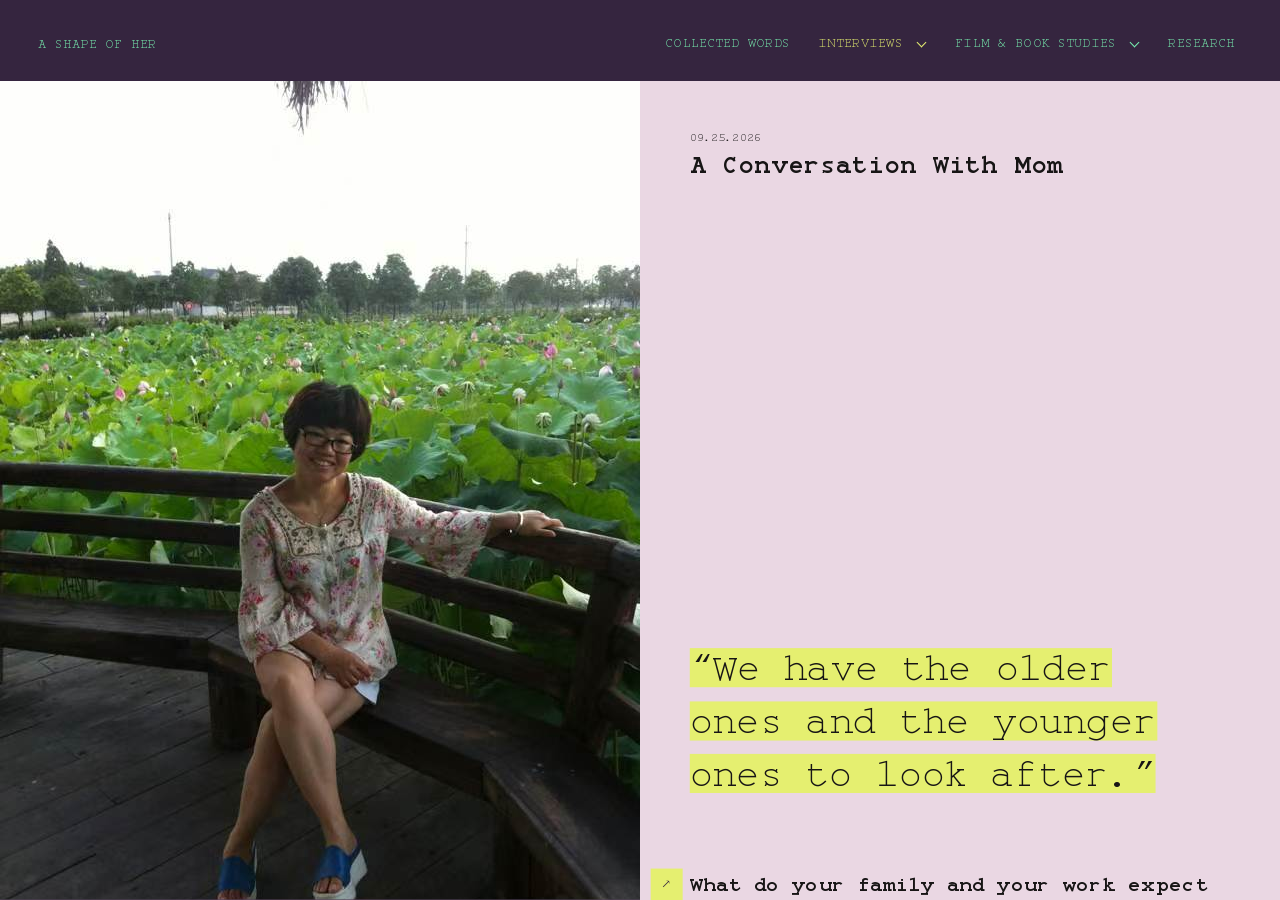
==== commit 4e38cb5f: "Update research archive design and reading experience" ====
--- a/original-layout.html
+++ b/original-layout.html
@@ -1,114 +1,114 @@
-<!doctype html><html lang="en"><head><meta charset="utf-8"><meta name="viewport" content="width=device-width,initial-scale=1"><title>A Shape of Her</title><link rel="stylesheet" href="src/original-layout.css?v=fang-1"><link rel="stylesheet" href="src/type.css?v=movie-sources-2"><link rel="stylesheet" href="src/responsive.css?v=all-navigation-visible-1"></head><body><main class="figma-stage"><section class="figma-screen" id="mom" hidden><div style="position:relative;width:100%;height:100%" data-node-id="37:55" data-name="Interview- Mom"><img alt="" style="position:absolute;display:block;inset:0;max-width:none;width:100%;height:100%" src="assets/figma/mom-04cc8.svg" /><img alt="" style="position:absolute;display:block;inset:0;max-width:none;width:100%;height:100%" src="assets/figma/mom-04cc8.svg" /><a style="word-break:break-word;position:absolute;display:block;cursor:pointer;font-family:Bodoni Moda;font-weight:400;inset:2.07% 90.83% 95.06% 0.97%;line-height:0;color:#78efb0;font-size:14.15px;white-space:nowrap" data-node-id="37:58"><p style="line-height:normal">A SHAPE OF HER</p></a><div style="position:absolute;inset:2.16% 98.09% 96.08% 0.97%" data-node-id="37:59" data-name="Group"><img alt="" style="position:absolute;display:block;inset:0;max-width:none;width:100%;height:100%" src="assets/figma/mom-c8390.svg" /></div><p style="word-break:break-word;position:absolute;font-family:Inter;font-weight:400;inset:2.09% 48.47% 95.43% 45.28%;line-height:normal;font-style:normal;color:#e5ef70;font-size:16px;white-space:nowrap" data-node-id="37:62">
-        (Interviews)</p><div style="position:absolute;inset:6.98% 0 93.02% 0" data-node-id="37:63" data-name="Vector"><div style="position:absolute;inset:-0.5px 0"><img alt="" style="display:block;max-width:none;width:100%;height:100%" src="assets/figma/mom-5d389.svg" /></div></div><p style="word-break:break-word;position:absolute;font-family:Inter;font-weight:400;inset:2.09% 68.06% 95.43% 22.5%;line-height:normal;font-style:normal;color:#78efb0;font-size:16px;white-space:nowrap" data-node-id="71:30">(Collected Words)</p><p style="word-break:break-word;position:absolute;font-family:Inter;font-weight:400;inset:1.96% 28.4% 95.56% 60.35%;line-height:normal;font-style:normal;color:#78efb0;font-size:16px;white-space:nowrap" data-node-id="71:32">(Film &amp; Book Studies)</p><p style="word-break:break-word;position:absolute;font-family:Inter;font-weight:400;inset:2.35% 13.89% 95.17% 80.42%;line-height:normal;font-style:normal;color:#78efb0;font-size:16px;white-space:nowrap" data-node-id="71:34">
-        (Research)</p><div style="position:absolute;background:#35253f;height:712px;left:0;overflow-x:clip;overflow-y:auto;top:54px;width:1440px" data-node-id="86:30" data-name="Mom — scrollable interview"><div style="position:absolute;align-content:stretch;display:flex;align-items:flex-start;left:140px;overflow:clip;top:0;width:1300px" data-node-id="86:31" data-name="Photos + interview"><div style="align-content:stretch;display:flex;flex-direction:column;align-items:flex-start;overflow:clip;position:relative;flex-shrink:0;width:650px" data-node-id="86:32" data-name="Family photographs — original proportions"><div style="height:869.375px;position:relative;flex-shrink:0;width:650px" data-node-id="85:30" data-name="mother-memory-01"><img alt="" style="position:absolute;inset:0;max-width:none;object-fit:contain;pointer-events:none;width:100%;height:100%" src="assets/figma/mom-5adf5.png" /></div><div style="height:495.093px;position:relative;flex-shrink:0;width:650px" data-node-id="85:32" data-name="mother-memory-03"><img alt="" style="position:absolute;inset:0;max-width:none;object-fit:contain;pointer-events:none;width:100%;height:100%" src="assets/figma/mom-e5b0a.png" /></div><div style="height:868.021px;position:relative;flex-shrink:0;width:650px" data-node-id="85:34" data-name="mother-memory-05"><img alt="" style="position:absolute;inset:0;max-width:none;object-fit:contain;pointer-events:none;width:100%;height:100%" src="assets/figma/mom-c2add.png" /></div></div><div style="word-break:break-word;background:#ead7e3;align-content:stretch;display:flex;flex-direction:column;gap:48px;height:2232.49px;align-items:flex-start;font-style:normal;overflow:clip;padding-bottom:48px;padding-top:38px;padding-left:38px;padding-right:38px;position:relative;flex-shrink:0;color:#63435f;width:650px" data-node-id="86:33" data-name="Interview — editable questions and answers"><div style="align-content:stretch;display:flex;flex-direction:column;gap:24px;align-items:flex-start;overflow:clip;position:relative;flex-shrink:0;width:574px" data-node-id="86:34" data-name="Question 1"><p style="font-family:Inter;font-weight:500;line-height:38px;position:relative;flex-shrink:0;font-size:30px;width:574px" data-node-id="86:35">What do your family and your work expect from you these days? Does any of it feel stressful?</p><div style="font-family:Inter;font-weight:400;line-height:0;position:relative;flex-shrink:0;font-size:24px;width:574px;white-space:pre-wrap" data-node-id="86:36"><p style="line-height:34px;margin-bottom:0">Right now, I think Mom’s job at home is to look after you and Niuniu. His college entrance exams are coming up, so I need to make sure he’s doing okay and staying healthy. With you, Mom needs to pay extra attention to how you’re feeling. I don’t want you to get ill again.</p><p style="line-height:34px;margin-bottom:0">​</p><p style="line-height:34px;margin-bottom:0">At work, I need to help Dad run the factory. Mom handles the office work and HR, and Dad wants me to learn more about it.</p><p style="line-height:34px;margin-bottom:0">​</p><p style="line-height:34px;margin-bottom:0">At home, we have the older ones and the younger ones to look after. Sometimes keeping up with everyday life and paying for everything feels like a lot. Mom was at home for so many years, and now I’m helping Dad manage the company. I worry about getting things wrong sometimes.</p><p style="line-height:34px;margin-bottom:0">​</p><p style="line-height:34px">But overall, Mom is happy with life right now. You and Niuniu are both doing well, and he’s working hard. Especially you—you’re doing so well now. Seeing you get better makes Mom feel much less worried.</p></div></div><div style="align-content:stretch;display:flex;flex-direction:column;gap:24px;align-items:flex-start;overflow:clip;position:relative;flex-shrink:0;width:574px" data-node-id="86:37" data-name="Question 2"><p style="font-family:Inter;font-weight:500;line-height:38px;position:relative;flex-shrink:0;font-size:30px;width:574px" data-node-id="86:38">What part of your day matters most to you?</p><div style="font-family:Inter;font-weight:400;line-height:0;position:relative;flex-shrink:0;font-size:24px;width:574px;white-space:pre-wrap" data-node-id="86:39"><p style="line-height:34px;margin-bottom:0">The most important part of the day? I don’t think there’s one particular time. When I wasn’t working, though, I liked making a nice dinner and waiting for Dad to come home. When you were all home too, we could sit down and have a happy meal together. That was the best time for Mom.</p><p style="line-height:34px;margin-bottom:0">​</p><p style="line-height:34px">Now that you’re in America, our video calls are the most important time for me. Seeing that you’re doing well makes Mom so happy.</p></div></div><div style="align-content:stretch;display:flex;flex-direction:column;gap:24px;align-items:flex-start;overflow:clip;position:relative;flex-shrink:0;width:574px" data-node-id="86:40" data-name="Question 3"><p style="font-family:Inter;font-weight:500;line-height:38px;position:relative;flex-shrink:0;font-size:30px;width:574px" data-node-id="86:41">Who or what matters most to you?</p><p style="font-family:Inter;font-weight:400;line-height:34px;position:relative;flex-shrink:0;font-size:24px;width:574px" data-node-id="86:42">
-                The most important people in Mom’s life are you and Niuniu. Right now, you two matter most to me. For now, I want to help Dad run the factory well so we can earn a bit more money.</p></div><div style="align-content:stretch;display:flex;flex-direction:column;gap:24px;align-items:flex-start;overflow:clip;position:relative;flex-shrink:0;width:574px" data-node-id="86:43" data-name="Question 4"><p style="font-family:Inter;font-weight:500;line-height:38px;position:relative;flex-shrink:0;font-size:30px;width:574px" data-node-id="86:44">
-                If you could go back to when you were younger, what would you do differently?</p><p style="font-family:Inter;font-weight:400;line-height:34px;position:relative;flex-shrink:0;font-size:24px;width:574px" data-node-id="86:45">
-                Mom wishes she could go back to when you were little. I would take better care of you so you could grow up happy, instead of losing my temper with you. I wouldn’t let you go abroad to study and go through so much hurt. Then you could have stayed healthy without needing medicine. You also wouldn’t have had such a hard time losing weight. That’s what Mom most wishes she could do over.</p></div></div></div></div><div style="position:absolute;align-content:stretch;display:flex;flex-direction:column;gap:24px;align-items:flex-start;left:0;top:86px" data-node-id="87:82" data-name="Interview navigation — left tabs"><div style="background:#78efb0;align-content:stretch;display:flex;height:64px;align-items:center;padding-left:18px;position:relative;border-bottom-right-radius:3px;border-top-right-radius:3px;flex-shrink:0;width:132px" data-node-id="87:83" data-name="Mom"><p style="word-break:break-word;font-family:Inter;font-weight:700;line-height:normal;font-style:normal;position:relative;flex-shrink:0;color:#35253f;font-size:20px;white-space:nowrap" data-node-id="I87:83;87:56">
-            Mom</p></div><a style="background:#f3a5de;align-content:stretch;cursor:pointer;display:flex;height:64px;align-items:center;padding-left:18px;position:relative;border-bottom-right-radius:3px;border-top-right-radius:3px;flex-shrink:0;width:132px" data-node-id="87:85" data-name="Grandma"><p style="word-break:break-word;font-family:Inter;font-weight:400;line-height:normal;font-style:normal;position:relative;flex-shrink:0;font-size:20px;color:var(--interview-tab-ink,#63435f);text-align:left;white-space:nowrap" data-node-id="I87:85;87:60">
-            Grandma</p></a><a style="background:#f3a5de;align-content:stretch;cursor:pointer;display:flex;height:64px;align-items:center;padding-left:18px;position:relative;border-bottom-right-radius:3px;border-top-right-radius:3px;flex-shrink:0;width:132px" data-node-id="87:87" data-name="Aunt 1"><p style="word-break:break-word;font-family:Inter;font-weight:400;line-height:normal;font-style:normal;position:relative;flex-shrink:0;font-size:20px;color:var(--interview-tab-ink,#63435f);text-align:left;white-space:nowrap" data-node-id="I87:87;87:64">
-            Aunt 1</p></a><a style="background:#f3a5de;align-content:stretch;cursor:pointer;display:flex;height:64px;align-items:center;padding-left:18px;position:relative;border-bottom-right-radius:3px;border-top-right-radius:3px;flex-shrink:0;width:132px" data-node-id="87:89" data-name="Aunt 2"><p style="word-break:break-word;font-family:Inter;font-weight:400;line-height:normal;font-style:normal;position:relative;flex-shrink:0;font-size:20px;color:var(--interview-tab-ink,#63435f);text-align:left;white-space:nowrap" data-node-id="I87:89;87:68">
-            Aunt 2</p></a><a style="background:#f3a5de;align-content:stretch;cursor:pointer;display:flex;height:64px;align-items:center;padding-left:18px;position:relative;border-bottom-right-radius:3px;border-top-right-radius:3px;flex-shrink:0;width:132px" data-node-id="109:50" data-name="Summary"><p style="word-break:break-word;font-family:Inter;font-weight:400;line-height:normal;font-style:normal;position:relative;flex-shrink:0;font-size:20px;color:var(--interview-tab-ink,#63435f);text-align:left;white-space:nowrap" data-node-id="I109:50;108:51">
-            Summary</p></a></div></div></section><section class="figma-screen" id="grandma" hidden><div style="position:relative;width:100%;height:100%" data-node-id="87:91" data-name="Interview — Grandma"><img alt="" style="position:absolute;display:block;inset:0;max-width:none;width:100%;height:100%" src="assets/figma/grandma-04cc8.svg" /><img alt="" style="position:absolute;display:block;inset:0;max-width:none;width:100%;height:100%" src="assets/figma/grandma-04cc8.svg" /><a style="word-break:break-word;position:absolute;display:block;cursor:pointer;font-family:Bodoni Moda;font-weight:400;inset:2.07% 90.83% 95.06% 0.97%;line-height:0;color:#78efb0;font-size:14.15px;white-space:nowrap" data-node-id="87:94"><p style="line-height:normal">A SHAPE OF HER</p></a><div style="position:absolute;inset:2.16% 98.09% 96.08% 0.97%" data-node-id="87:95" data-name="Group"><img alt="" style="position:absolute;display:block;inset:0;max-width:none;width:100%;height:100%" src="assets/figma/grandma-c8390.svg" /></div><p style="word-break:break-word;position:absolute;font-family:Inter;font-weight:400;inset:2.09% 48.47% 95.43% 45.28%;line-height:normal;font-style:normal;color:#e5ef70;font-size:16px;white-space:nowrap" data-node-id="87:98">
-        (Interviews)</p><div style="position:absolute;inset:6.98% 0 93.02% 0" data-node-id="87:99" data-name="Vector"><div style="position:absolute;inset:-0.5px 0"><img alt="" style="display:block;max-width:none;width:100%;height:100%" src="assets/figma/grandma-5d389.svg" /></div></div><a style="word-break:break-word;position:absolute;display:block;cursor:pointer;font-family:Inter;font-weight:400;inset:2.09% 68.06% 95.43% 22.5%;line-height:0;font-style:normal;color:#78efb0;font-size:16px;white-space:nowrap" data-node-id="87:100"><p style="line-height:normal">(Collected Words)</p></a><a style="word-break:break-word;position:absolute;display:block;cursor:pointer;font-family:Inter;font-weight:400;inset:1.96% 28.4% 95.56% 60.35%;line-height:0;font-style:normal;color:#78efb0;font-size:16px;white-space:nowrap" data-node-id="87:101"><p style="line-height:normal">(Film &amp; Book Studies)</p></a><a style="word-break:break-word;position:absolute;display:block;cursor:pointer;font-family:Inter;font-weight:400;inset:2.35% 13.89% 95.17% 80.42%;line-height:0;font-style:normal;color:#78efb0;font-size:16px;white-space:nowrap" data-node-id="87:102"><p style="line-height:normal">(Research)</p></a><div style="position:absolute;background:#35253f;height:712px;left:0;overflow-x:clip;overflow-y:auto;top:54px;width:1440px" data-node-id="90:50" data-name="Grandma — scrollable interview"><div style="position:absolute;align-content:stretch;display:flex;align-items:flex-start;left:140px;overflow:clip;top:0;width:1300px" data-node-id="90:51" data-name="Photos + interview"><div style="align-content:stretch;display:flex;flex-direction:column;gap:59.49px;align-items:flex-start;overflow:clip;position:relative;flex-shrink:0;width:650px" data-node-id="90:52" data-name="Family photographs — original proportions"><div style="height:863.507px;position:relative;flex-shrink:0;width:650px" data-node-id="90:46" data-name="grandmother-memory-01"><img alt="" style="position:absolute;inset:0;max-width:none;object-fit:contain;pointer-events:none;width:100%;height:100%" src="assets/figma/grandma-068de.png" /></div><div style="height:867.005px;position:relative;flex-shrink:0;width:650px" data-node-id="90:48" data-name="grandmother-memory-03"><img alt="" style="position:absolute;inset:0;max-width:none;object-fit:contain;pointer-events:none;width:100%;height:100%" src="assets/figma/grandma-8f580.png" /></div></div><div style="word-break:break-word;background:#ead7e3;align-content:stretch;display:flex;flex-direction:column;gap:48px;align-items:flex-start;font-style:normal;overflow:clip;padding-bottom:48px;padding-top:38px;padding-left:38px;padding-right:38px;position:relative;flex-shrink:0;color:#63435f;width:650px" data-node-id="90:58" data-name="Interview — editable questions and answers"><div style="align-content:stretch;display:flex;flex-direction:column;gap:24px;align-items:flex-start;overflow:clip;position:relative;flex-shrink:0;width:574px" data-node-id="90:59" data-name="Question 1"><p style="font-family:Inter;font-weight:500;line-height:38px;position:relative;flex-shrink:0;font-size:30px;width:574px" data-node-id="90:60">What do your family and your work expect from you these days? Does any of it feel stressful?</p><p style="font-family:Inter;font-weight:400;line-height:34px;position:relative;flex-shrink:0;font-size:24px;width:574px" data-node-id="90:61">
-                I’m very happy. What do you want me to say about expectations? Grandma doesn’t know. Let Grandpa answer. You want Grandma to say it? Then let Grandpa help me a little. How would I know? Pressure and expectations? Grandma feels very happy now. I don’t really have any pressure.</p></div><div style="align-content:stretch;display:flex;flex-direction:column;gap:24px;align-items:flex-start;overflow:clip;position:relative;flex-shrink:0;width:574px" data-node-id="90:62" data-name="Question 2"><p style="font-family:Inter;font-weight:500;line-height:38px;position:relative;flex-shrink:0;font-size:30px;width:574px" data-node-id="90:63">
-                What part of your day matters most to you?</p><p style="font-family:Inter;font-weight:400;line-height:34px;position:relative;flex-shrink:0;font-size:24px;width:574px" data-node-id="90:64">
-                The most important part of the day? What does that mean? Well, apart from sleeping, the two of us make ourselves something to eat, don’t we? Just us two old people, making a little food. As long as we’re healthy, isn’t that enough? Keeping well, so you don’t have to worry about us. Isn’t that enough?</p></div><div style="align-content:stretch;display:flex;flex-direction:column;gap:24px;align-items:flex-start;overflow:clip;position:relative;flex-shrink:0;width:574px" data-node-id="90:65" data-name="Question 3"><p style="font-family:Inter;font-weight:500;line-height:38px;position:relative;flex-shrink:0;font-size:30px;width:574px" data-node-id="90:66">
-                Who or what matters most to you?</p><p style="font-family:Inter;font-weight:400;line-height:34px;position:relative;flex-shrink:0;font-size:24px;width:574px" data-node-id="90:67">
-                The most important people and things? How is Grandma supposed to answer that? I just want to be healthy. Isn’t that enough? The most important people? All of you. You’re the most important, the very most important. Grandma’s getting so old now, isn’t she? Sometimes I can’t sleep, and I think about you all.</p></div><div style="align-content:stretch;display:flex;flex-direction:column;gap:24px;align-items:flex-start;overflow:clip;position:relative;flex-shrink:0;width:574px" data-node-id="90:68" data-name="Question 4"><p style="font-family:Inter;font-weight:500;line-height:38px;position:relative;flex-shrink:0;font-size:30px;width:574px" data-node-id="90:69">
-                If you could go back to when you were younger, what would you do differently?</p><div style="font-family:Inter;font-weight:400;line-height:0;position:relative;flex-shrink:0;font-size:24px;width:574px;white-space:pre-wrap" data-node-id="90:70"><p style="line-height:34px;margin-bottom:0">Start over? Even if I wanted to, I couldn’t do those things now. What could I do? Well, let me think, let me think. Ha ha ha. What would I want to do over now? Grandpa can’t think of anything either.</p><p style="line-height:34px;margin-bottom:0">​</p><p style="line-height:34px;margin-bottom:0">I regret marrying your grandpa.</p><p style="line-height:34px;margin-bottom:0">​</p><p style="line-height:34px">Our village back home was such a lovely place. You’ve been there, you know. Grandma lost out, really lost out. I left such a lovely place and came to this awful place. I regret moving down here to the flatlands. The work wore me out. I was so tired.</p></div></div></div></div></div><div style="position:absolute;align-content:stretch;display:flex;flex-direction:column;gap:24px;align-items:flex-start;left:0;top:86px" data-node-id="87:103" data-name="Interview navigation — left tabs"><a style="background:#f3a5de;align-content:stretch;cursor:pointer;display:flex;height:64px;align-items:center;padding-left:18px;position:relative;border-bottom-right-radius:3px;border-top-right-radius:3px;flex-shrink:0;width:132px" data-node-id="87:104" data-name="Mom"><p style="word-break:break-word;font-family:Inter;font-weight:400;line-height:normal;font-style:normal;position:relative;flex-shrink:0;font-size:20px;color:var(--interview-tab-ink,#63435f);text-align:left;white-space:nowrap" data-node-id="I87:104;87:56">Mom</p></a><div style="background:#78efb0;align-content:stretch;display:flex;height:64px;align-items:center;padding-left:18px;position:relative;border-bottom-right-radius:3px;border-top-right-radius:3px;flex-shrink:0;width:132px" data-node-id="87:105" data-name="Grandma"><p style="word-break:break-word;font-family:Inter;font-weight:700;line-height:normal;font-style:normal;position:relative;flex-shrink:0;color:#35253f;font-size:20px;white-space:nowrap" data-node-id="I87:105;87:60">
-            Grandma</p></div><a style="background:#f3a5de;align-content:stretch;cursor:pointer;display:flex;height:64px;align-items:center;padding-left:18px;position:relative;border-bottom-right-radius:3px;border-top-right-radius:3px;flex-shrink:0;width:132px" data-node-id="87:106" data-name="Aunt 1"><p style="word-break:break-word;font-family:Inter;font-weight:400;line-height:normal;font-style:normal;position:relative;flex-shrink:0;font-size:20px;color:var(--interview-tab-ink,#63435f);text-align:left;white-space:nowrap" data-node-id="I87:106;87:64">
-            Aunt 1</p></a><a style="background:#f3a5de;align-content:stretch;cursor:pointer;display:flex;height:64px;align-items:center;padding-left:18px;position:relative;border-bottom-right-radius:3px;border-top-right-radius:3px;flex-shrink:0;width:132px" data-node-id="87:107" data-name="Aunt 2"><p style="word-break:break-word;font-family:Inter;font-weight:400;line-height:normal;font-style:normal;position:relative;flex-shrink:0;font-size:20px;color:var(--interview-tab-ink,#63435f);text-align:left;white-space:nowrap" data-node-id="I87:107;87:68">
-            Aunt 2</p></a><a style="background:#f3a5de;align-content:stretch;cursor:pointer;display:flex;height:64px;align-items:center;padding-left:18px;position:relative;border-bottom-right-radius:3px;border-top-right-radius:3px;flex-shrink:0;width:132px" data-node-id="110:51" data-name="Summary"><p style="word-break:break-word;font-family:Inter;font-weight:400;line-height:normal;font-style:normal;position:relative;flex-shrink:0;font-size:20px;color:var(--interview-tab-ink,#63435f);text-align:left;white-space:nowrap" data-node-id="I110:51;108:51">
-            Summary</p></a></div></div></section><section class="figma-screen" id="aunt1" hidden><div style="position:relative;width:100%;height:100%" data-node-id="87:112" data-name="Interview — Aunt 1"><img alt="" style="position:absolute;display:block;inset:0;max-width:none;width:100%;height:100%" src="assets/figma/aunt1-04cc8.svg" /><img alt="" style="position:absolute;display:block;inset:0;max-width:none;width:100%;height:100%" src="assets/figma/aunt1-04cc8.svg" /><a style="word-break:break-word;position:absolute;display:block;cursor:pointer;font-family:Bodoni Moda;font-weight:400;inset:2.07% 90.83% 95.06% 0.97%;line-height:0;color:#78efb0;font-size:14.15px;white-space:nowrap" data-node-id="87:115"><p style="line-height:normal">A SHAPE OF HER</p></a><div style="position:absolute;inset:2.16% 98.09% 96.08% 0.97%" data-node-id="87:116" data-name="Group"><img alt="" style="position:absolute;display:block;inset:0;max-width:none;width:100%;height:100%" src="assets/figma/aunt1-c8390.svg" /></div><p style="word-break:break-word;position:absolute;font-family:Inter;font-weight:400;inset:2.09% 48.47% 95.43% 45.28%;line-height:normal;font-style:normal;color:#e5ef70;font-size:16px;white-space:nowrap" data-node-id="87:119">
-        (Interviews)</p><div style="position:absolute;inset:6.98% 0 93.02% 0" data-node-id="87:120" data-name="Vector"><div style="position:absolute;inset:-0.5px 0"><img alt="" style="display:block;max-width:none;width:100%;height:100%" src="assets/figma/aunt1-5d389.svg" /></div></div><a style="word-break:break-word;position:absolute;display:block;cursor:pointer;font-family:Inter;font-weight:400;inset:2.09% 68.06% 95.43% 22.5%;line-height:0;font-style:normal;color:#78efb0;font-size:16px;white-space:nowrap" data-node-id="87:121"><p style="line-height:normal">(Collected Words)</p></a><a style="word-break:break-word;position:absolute;display:block;cursor:pointer;font-family:Inter;font-weight:400;inset:1.96% 28.4% 95.56% 60.35%;line-height:0;font-style:normal;color:#78efb0;font-size:16px;white-space:nowrap" data-node-id="87:122"><p style="line-height:normal">(Film &amp; Book Studies)</p></a><a style="word-break:break-word;position:absolute;display:block;cursor:pointer;font-family:Inter;font-weight:400;inset:2.35% 13.89% 95.17% 80.42%;line-height:0;font-style:normal;color:#78efb0;font-size:16px;white-space:nowrap" data-node-id="87:123"><p style="line-height:normal">(Research)</p></a><div style="position:absolute;background:#35253f;height:712px;left:0;overflow-x:clip;overflow-y:auto;top:54px;width:1440px" data-node-id="103:46" data-name="Aunt 1 — scrollable interview"><div style="position:absolute;align-content:stretch;display:flex;align-items:flex-start;left:140px;overflow:clip;top:0;width:1300px" data-node-id="103:47" data-name="Photos + interview"><div style="align-content:stretch;display:flex;flex-direction:column;align-items:center;overflow:clip;position:relative;flex-shrink:0;width:650px" data-node-id="103:48" data-name="Family photographs — original proportions"><div style="height:449.035px;position:relative;flex-shrink:0;width:599.31px" data-node-id="103:49" data-name="grandmother-memory-01"><img alt="" style="position:absolute;inset:0;max-width:none;object-fit:contain;pointer-events:none;width:100%;height:100%" src="assets/figma/aunt1-024ca.png" /></div><div style="height:449.035px;position:relative;flex-shrink:0;width:599.31px" data-node-id="103:50" data-name="grandmother-memory-03"><img alt="" style="position:absolute;inset:0;max-width:none;object-fit:contain;pointer-events:none;width:100%;height:100%" src="assets/figma/aunt1-ce806.png" /></div><div style="height:449.93px;position:relative;flex-shrink:0;width:599.31px" data-node-id="107:46" data-name="aunt-1-memory-04"><img alt="" style="position:absolute;inset:0;max-width:none;object-fit:contain;pointer-events:none;width:100%;height:100%" src="assets/figma/aunt1-72cc7.png" /></div></div><div style="word-break:break-word;background:#ead7e3;align-content:stretch;display:flex;flex-direction:column;gap:48px;align-items:flex-start;font-style:normal;overflow:clip;padding-bottom:48px;padding-top:38px;padding-left:38px;padding-right:38px;position:relative;flex-shrink:0;color:#63435f;width:650px" data-node-id="103:51" data-name="Interview — editable questions and answers"><div style="align-content:stretch;display:flex;flex-direction:column;gap:24px;align-items:flex-start;overflow:clip;position:relative;flex-shrink:0;width:574px" data-node-id="103:52" data-name="Question 1"><p style="font-family:Inter;font-weight:500;line-height:38px;position:relative;flex-shrink:0;font-size:30px;width:574px" data-node-id="103:53">
-                What do your family and your work expect from you these days? Does any of it feel stressful?</p><p style="font-family:Inter;font-weight:400;line-height:34px;position:relative;flex-shrink:0;font-size:24px;width:574px" data-node-id="103:54">
-                I don’t have any family pressure because I don’t have a family of my own. It’s just me—as long as I’m fed, everyone’s fed. So there isn’t much expected of me. At work, I just try to be careful and do things properly. I try to make fewer mistakes and make sure the work gets done.</p></div><div style="align-content:stretch;display:flex;flex-direction:column;gap:24px;align-items:flex-start;overflow:clip;position:relative;flex-shrink:0;width:574px" data-node-id="103:55" data-name="Question 2"><p style="font-family:Inter;font-weight:500;line-height:38px;position:relative;flex-shrink:0;font-size:30px;width:574px" data-node-id="103:56">
-                What part of your day matters most to you?</p><p style="font-family:Inter;font-weight:400;line-height:34px;position:relative;flex-shrink:0;font-size:24px;width:574px" data-node-id="103:57">
-                After a busy day, the most important time is when I can sit down for dinner with my family. We go for a walk afterwards to get some exercise. Then I get ready for bed and lie down to watch my shows.</p></div><div style="align-content:stretch;display:flex;flex-direction:column;gap:24px;align-items:flex-start;overflow:clip;position:relative;flex-shrink:0;width:574px" data-node-id="103:58" data-name="Question 3"><p style="font-family:Inter;font-weight:500;line-height:38px;position:relative;flex-shrink:0;font-size:30px;width:574px" data-node-id="103:59">
-                Who or what matters most to you?</p><p style="font-family:Inter;font-weight:400;line-height:34px;position:relative;flex-shrink:0;font-size:24px;width:574px" data-node-id="103:60">
-                The most important people and things in my life? Definitely my family. You need good health before anything else. I just want a steady life, with the people I love and the people who love me all healthy and safe.</p></div><div style="align-content:stretch;display:flex;flex-direction:column;gap:24px;align-items:flex-start;overflow:clip;position:relative;flex-shrink:0;width:574px" data-node-id="103:61" data-name="Question 4"><p style="font-family:Inter;font-weight:500;line-height:38px;position:relative;flex-shrink:0;font-size:30px;width:574px" data-node-id="103:62">
-                If you could go back to when you were younger, what would you do differently?</p><p style="font-family:Inter;font-weight:400;line-height:34px;position:relative;flex-shrink:0;font-size:24px;width:574px" data-node-id="103:63">
-                If I could go back to my childhood, I’d definitely study hard. I’d like to go back twenty years, to when I was young, and stick with my first job instead of quitting. I would listen more patiently to my elders.</p></div></div></div></div><div style="position:absolute;align-content:stretch;display:flex;flex-direction:column;gap:24px;align-items:flex-start;left:0;top:86px" data-node-id="87:124" data-name="Interview navigation — left tabs"><a style="background:#f3a5de;align-content:stretch;cursor:pointer;display:flex;height:64px;align-items:center;padding-left:18px;position:relative;border-bottom-right-radius:3px;border-top-right-radius:3px;flex-shrink:0;width:132px" data-node-id="87:125" data-name="Mom"><p style="word-break:break-word;font-family:Inter;font-weight:400;line-height:normal;font-style:normal;position:relative;flex-shrink:0;font-size:20px;color:var(--interview-tab-ink,#63435f);text-align:left;white-space:nowrap" data-node-id="I87:125;87:56">
-            Mom</p></a><a style="background:#f3a5de;align-content:stretch;cursor:pointer;display:flex;height:64px;align-items:center;padding-left:18px;position:relative;border-bottom-right-radius:3px;border-top-right-radius:3px;flex-shrink:0;width:132px" data-node-id="87:126" data-name="Grandma"><p style="word-break:break-word;font-family:Inter;font-weight:400;line-height:normal;font-style:normal;position:relative;flex-shrink:0;font-size:20px;color:var(--interview-tab-ink,#63435f);text-align:left;white-space:nowrap" data-node-id="I87:126;87:60">
-            Grandma</p></a><div style="background:#78efb0;align-content:stretch;display:flex;height:64px;align-items:center;padding-left:18px;position:relative;border-bottom-right-radius:3px;border-top-right-radius:3px;flex-shrink:0;width:132px" data-node-id="87:127" data-name="Aunt 1"><p style="word-break:break-word;font-family:Inter;font-weight:700;line-height:normal;font-style:normal;position:relative;flex-shrink:0;color:#35253f;font-size:20px;white-space:nowrap" data-node-id="I87:127;87:64">
-            Aunt 1</p></div><a style="background:#f3a5de;align-content:stretch;cursor:pointer;display:flex;height:64px;align-items:center;padding-left:18px;position:relative;border-bottom-right-radius:3px;border-top-right-radius:3px;flex-shrink:0;width:132px" data-node-id="87:128" data-name="Aunt 2"><p style="word-break:break-word;font-family:Inter;font-weight:400;line-height:normal;font-style:normal;position:relative;flex-shrink:0;font-size:20px;color:var(--interview-tab-ink,#63435f);text-align:left;white-space:nowrap" data-node-id="I87:128;87:68">
-            Aunt 2</p></a><a style="background:#f3a5de;align-content:stretch;cursor:pointer;display:flex;height:64px;align-items:center;padding-left:18px;position:relative;border-bottom-right-radius:3px;border-top-right-radius:3px;flex-shrink:0;width:132px" data-node-id="110:54" data-name="Summary"><p style="word-break:break-word;font-family:Inter;font-weight:400;line-height:normal;font-style:normal;position:relative;flex-shrink:0;font-size:20px;color:var(--interview-tab-ink,#63435f);text-align:left;white-space:nowrap" data-node-id="I110:54;108:51">
-            Summary</p></a></div></div></section><section class="figma-screen" id="aunt2" hidden><div style="position:relative;width:100%;height:100%" data-node-id="87:133" data-name="Interview — Aunt 2"><img alt="" style="position:absolute;display:block;inset:0;max-width:none;width:100%;height:100%" src="assets/figma/aunt2-04cc8.svg" /><img alt="" style="position:absolute;display:block;inset:0;max-width:none;width:100%;height:100%" src="assets/figma/aunt2-04cc8.svg" /><a style="word-break:break-word;position:absolute;display:block;cursor:pointer;font-family:Bodoni Moda;font-weight:400;inset:2.07% 90.83% 95.06% 0.97%;line-height:0;color:#78efb0;font-size:14.15px;white-space:nowrap" data-node-id="87:136"><p style="line-height:normal">A SHAPE OF HER</p></a><div style="position:absolute;inset:2.16% 98.09% 96.08% 0.97%" data-node-id="87:137" data-name="Group"><img alt="" style="position:absolute;display:block;inset:0;max-width:none;width:100%;height:100%" src="assets/figma/aunt2-c8390.svg" /></div><p style="word-break:break-word;position:absolute;font-family:Inter;font-weight:400;inset:2.09% 48.47% 95.43% 45.28%;line-height:normal;font-style:normal;color:#e5ef70;font-size:16px;white-space:nowrap" data-node-id="87:140">
-        (Interviews)</p><div style="position:absolute;inset:6.98% 0 93.02% 0" data-node-id="87:141" data-name="Vector"><div style="position:absolute;inset:-0.5px 0"><img alt="" style="display:block;max-width:none;width:100%;height:100%" height="1" src="assets/figma/aunt2-58204.png" width="1440" /></div></div><a style="word-break:break-word;position:absolute;display:block;cursor:pointer;font-family:Inter;font-weight:400;inset:2.09% 68.06% 95.43% 22.5%;line-height:0;font-style:normal;color:#78efb0;font-size:16px;white-space:nowrap" data-node-id="87:142"><p style="line-height:normal">(Collected Words)</p></a><a style="word-break:break-word;position:absolute;display:block;cursor:pointer;font-family:Inter;font-weight:400;inset:1.96% 28.4% 95.56% 60.35%;line-height:0;font-style:normal;color:#78efb0;font-size:16px;white-space:nowrap" data-node-id="87:143"><p style="line-height:normal">(Film &amp; Book Studies)</p></a><a style="word-break:break-word;position:absolute;display:block;cursor:pointer;font-family:Inter;font-weight:400;inset:2.35% 13.89% 95.17% 80.42%;line-height:0;font-style:normal;color:#78efb0;font-size:16px;white-space:nowrap" data-node-id="87:144"><p style="line-height:normal">(Research)</p></a><div style="position:absolute;align-content:stretch;display:flex;flex-direction:column;gap:24px;align-items:flex-start;left:0;top:86px" data-node-id="87:145" data-name="Interview navigation — left tabs"><a style="background:#f3a5de;align-content:stretch;cursor:pointer;display:flex;height:64px;align-items:center;padding-left:18px;position:relative;border-bottom-right-radius:3px;border-top-right-radius:3px;flex-shrink:0;width:132px" data-node-id="87:146" data-name="Mom"><p style="word-break:break-word;font-family:Inter;font-weight:400;line-height:normal;font-style:normal;position:relative;flex-shrink:0;font-size:20px;color:var(--interview-tab-ink,#63435f);text-align:left;white-space:nowrap" data-node-id="I87:146;87:56">Mom</p></a><a style="background:#f3a5de;align-content:stretch;cursor:pointer;display:flex;height:64px;align-items:center;padding-left:18px;position:relative;border-bottom-right-radius:3px;border-top-right-radius:3px;flex-shrink:0;width:132px" data-node-id="87:147" data-name="Grandma"><p style="word-break:break-word;font-family:Inter;font-weight:400;line-height:normal;font-style:normal;position:relative;flex-shrink:0;font-size:20px;color:var(--interview-tab-ink,#63435f);text-align:left;white-space:nowrap" data-node-id="I87:147;87:60">
-            Grandma</p></a><a style="background:#f3a5de;align-content:stretch;cursor:pointer;display:flex;height:64px;align-items:center;padding-left:18px;position:relative;border-bottom-right-radius:3px;border-top-right-radius:3px;flex-shrink:0;width:132px" data-node-id="87:148" data-name="Aunt 1"><p style="word-break:break-word;font-family:Inter;font-weight:400;line-height:normal;font-style:normal;position:relative;flex-shrink:0;font-size:20px;color:var(--interview-tab-ink,#63435f);text-align:left;white-space:nowrap" data-node-id="I87:148;87:64">
-            Aunt 1</p></a><div style="background:#78efb0;align-content:stretch;display:flex;height:64px;align-items:center;padding-left:18px;position:relative;border-bottom-right-radius:3px;border-top-right-radius:3px;flex-shrink:0;width:132px" data-node-id="87:149" data-name="Aunt 2"><p style="word-break:break-word;font-family:Inter;font-weight:700;line-height:normal;font-style:normal;position:relative;flex-shrink:0;color:#35253f;font-size:20px;white-space:nowrap" data-node-id="I87:149;87:68">
-            Aunt 2</p></div><a style="background:#f3a5de;align-content:stretch;cursor:pointer;display:flex;height:64px;align-items:center;padding-left:18px;position:relative;border-bottom-right-radius:3px;border-top-right-radius:3px;flex-shrink:0;width:132px" data-node-id="110:57" data-name="Summary"><p style="word-break:break-word;font-family:Inter;font-weight:400;line-height:normal;font-style:normal;position:relative;flex-shrink:0;font-size:20px;color:var(--interview-tab-ink,#63435f);text-align:left;white-space:nowrap" data-node-id="I110:57;108:51">
-            Summary</p></a></div><div style="position:absolute;height:712px;left:790px;overflow-x:clip;overflow-y:auto;top:54px;width:650px" data-node-id="215:70" data-name="Aunt 2 — scrollable interview"><div style="word-break:break-word;position:absolute;background:#ead7e3;align-content:stretch;display:flex;flex-direction:column;gap:48px;align-items:flex-start;left:0;font-style:normal;overflow:clip;padding-bottom:48px;padding-top:38px;padding-left:38px;padding-right:38px;color:#63435f;top:0;width:650px" data-node-id="215:56" data-name="Interview — editable questions and answers"><div style="align-content:stretch;display:flex;flex-direction:column;gap:24px;align-items:flex-start;overflow:clip;position:relative;flex-shrink:0;width:574px" data-node-id="215:57" data-name="Question 1"><p style="font-family:Inter;font-weight:500;line-height:38px;position:relative;flex-shrink:0;font-size:30px;width:574px" data-node-id="215:58">What do your family and your work expect from you these days? Does any of it feel stressful?</p><p style="font-family:Inter;font-weight:400;line-height:34px;position:relative;flex-shrink:0;font-size:24px;width:574px" data-node-id="215:59">
-              At work, I’m expected to be responsible, do every task well, and create value for the company. The pressure comes from feeling that my own abilities aren’t enough, so I need to spend more time and energy learning. At home, I’m expected to spend more time with my family and take care of them.</p></div><div style="align-content:stretch;display:flex;flex-direction:column;gap:24px;align-items:flex-start;overflow:clip;position:relative;flex-shrink:0;width:574px" data-node-id="215:60" data-name="Question 2"><p style="font-family:Inter;font-weight:500;line-height:38px;position:relative;flex-shrink:0;font-size:30px;width:574px" data-node-id="215:61">
-              What part of your day matters most to you?</p><p style="font-family:Inter;font-weight:400;line-height:34px;position:relative;flex-shrink:0;font-size:24px;width:574px" data-node-id="215:62">
-              After finishing work, I spend time with my family and chat with them.</p></div><div style="align-content:stretch;display:flex;flex-direction:column;gap:24px;align-items:flex-start;overflow:clip;position:relative;flex-shrink:0;width:574px" data-node-id="215:63" data-name="Question 3"><p style="font-family:Inter;font-weight:500;line-height:38px;position:relative;flex-shrink:0;font-size:30px;width:574px" data-node-id="215:64">
-              Who or what matters most to you?</p><p style="font-family:Inter;font-weight:400;line-height:34px;position:relative;flex-shrink:0;font-size:24px;width:574px" data-node-id="215:65">
-              The most important people in my life are my family. What matters most is that they are safe and healthy.</p></div><div style="align-content:stretch;display:flex;flex-direction:column;gap:24px;align-items:flex-start;overflow:clip;position:relative;flex-shrink:0;width:574px" data-node-id="215:66" data-name="Question 4"><p style="font-family:Inter;font-weight:500;line-height:38px;position:relative;flex-shrink:0;font-size:30px;width:574px" data-node-id="215:67">
-              If you could go back to when you were younger, what would you do differently?</p><p style="font-family:Inter;font-weight:400;line-height:34px;position:relative;flex-shrink:0;font-size:24px;width:574px" data-node-id="215:86">
-              I would study hard.</p></div></div></div><div style="position:absolute;height:712px;left:166px;overflow-x:clip;overflow-y:auto;top:54px;width:601px" data-node-id="216:66" data-name="Aunt 2 — scrollable photographs"><div style="position:absolute;align-content:stretch;display:flex;flex-direction:column;gap:10px;align-items:flex-start;left:0;top:0;width:600.598px" data-node-id="216:59" data-name="Family photographs — original proportions"><div style="aspect-ratio:670/502;position:relative;flex-shrink:0;width:100%" data-node-id="216:57" data-name="205 1"><img alt="" style="position:absolute;inset:0;max-width:none;object-fit:cover;pointer-events:none;width:100%;height:100%" src="assets/figma/aunt2-8ef42.png" /></div><div style="height:337.053px;position:relative;flex-shrink:0;width:600.6px" data-node-id="216:61" data-name="clipboard 1"><img alt="" style="position:absolute;inset:0;max-width:none;object-fit:cover;pointer-events:none;width:100%;height:100%" src="assets/figma/aunt2-65553.png" /></div><div style="height:450.002px;position:relative;flex-shrink:0;width:600.6px" data-node-id="216:64" data-name="clipboard 2"><img alt="" style="position:absolute;inset:0;max-width:none;object-fit:cover;pointer-events:none;width:100%;height:100%" src="assets/figma/aunt2-d39c5.png" /></div></div></div></div></section><section class="figma-screen" id="film" hidden><div style="position:relative;width:100%;height:100%" data-node-id="37:163" data-name="Film Studies"><img alt="" style="position:absolute;display:block;inset:0;max-width:none;width:100%;height:100%" src="assets/figma/film-04cc8.svg" /><img alt="" style="position:absolute;display:block;inset:0;max-width:none;width:100%;height:100%" src="assets/figma/film-04cc8.svg" /><a style="word-break:break-word;position:absolute;display:block;cursor:pointer;font-family:Bodoni Moda;font-weight:400;inset:2.07% 90.83% 95.06% 0.97%;line-height:0;color:#78efb0;font-size:14.15px;white-space:nowrap" data-node-id="37:166"><p style="line-height:normal">A SHAPE OF HER</p></a><div style="position:absolute;inset:2.16% 98.09% 96.08% 0.97%" data-node-id="37:167" data-name="Group"><img alt="" style="position:absolute;display:block;inset:0;max-width:none;width:100%;height:100%" src="assets/figma/film-c8390.svg" /></div><p style="word-break:break-word;position:absolute;font-family:Inter;font-weight:400;inset:2.09% 30.83% 95.43% 57.92%;line-height:normal;font-style:normal;color:#e5ef70;font-size:16px;white-space:nowrap" data-node-id="37:170">(Film &amp; Book Studies)</p><div style="position:absolute;inset:6.98% 0 93.02% 0" data-node-id="37:171" data-name="Vector"><div style="position:absolute;inset:-0.5px 0"><img alt="" style="display:block;max-width:none;width:100%;height:100%" src="assets/figma/film-5d389.svg" /></div></div><a style="word-break:break-word;position:absolute;display:block;cursor:pointer;font-family:Inter;font-weight:400;inset:2.35% 68.19% 95.17% 22.36%;line-height:0;font-style:normal;color:#78efb0;font-size:16px;white-space:nowrap" data-node-id="71:42"><p style="line-height:normal">(Collected Words)</p></a><a style="word-break:break-word;position:absolute;display:block;cursor:pointer;font-family:Inter;font-weight:400;inset:2.22% 50.42% 95.3% 43.33%;line-height:0;font-style:normal;color:#78efb0;font-size:16px;white-space:nowrap" data-node-id="71:44"><p style="line-height:normal">(Interviews)</p></a><a style="word-break:break-word;position:absolute;display:block;cursor:pointer;font-family:Inter;font-weight:400;inset:2.09% 16.88% 95.43% 77.43%;line-height:0;font-style:normal;color:#78efb0;font-size:16px;white-space:nowrap" data-node-id="71:46"><p style="line-height:normal">(Research)</p></a><div style="position:absolute;background:#35253f;inset:7.05% 0 0 0;overflow-x:clip;overflow-y:auto" data-node-id="155:81" data-name="Films — scrollable studies"><div style="position:absolute;align-content:stretch;display:flex;align-items:flex-start;left:140px;overflow:clip;top:0;width:1300px" data-node-id="155:82" data-name="Photos + interview"><div style="align-content:stretch;display:flex;flex-direction:column;align-items:center;overflow:clip;position:relative;flex-shrink:0;width:650px" data-node-id="155:83" data-name="Family photographs — original proportions"><div style="height:622.67px;position:relative;flex-shrink:0;width:650px" data-node-id="155:84" data-name="grandmother-memory-01"><img alt="" style="position:absolute;inset:0;max-width:none;object-fit:contain;pointer-events:none;width:100%;height:100%" src="assets/figma/film-64e13.png" /></div><div style="height:622.67px;position:relative;flex-shrink:0;width:650px" data-node-id="155:85" data-name="grandmother-memory-03"><img alt="" style="position:absolute;inset:0;max-width:none;object-fit:contain;pointer-events:none;width:100%;height:100%" src="assets/figma/film-f58fb.png" /></div><div style="height:622.67px;position:relative;flex-shrink:0;width:650px" data-node-id="155:86" data-name="aunt-1-memory-04"><img alt="" style="position:absolute;inset:0;max-width:none;object-fit:contain;pointer-events:none;width:100%;height:100%" src="assets/figma/film-1bb6d.png" /></div></div><div style="word-break:break-word;background:#ead7e3;align-content:stretch;display:flex;flex-direction:column;gap:48px;align-items:flex-start;font-style:normal;overflow:clip;padding-bottom:174px;padding-top:38px;padding-left:38px;padding-right:38px;position:relative;flex-shrink:0;color:#63435f;width:650px" data-node-id="155:87" data-name="Interview — editable questions and answers"><div style="align-content:stretch;display:flex;flex-direction:column;gap:24px;align-items:flex-start;line-height:0;overflow:clip;position:relative;flex-shrink:0;width:574px" data-node-id="155:88" data-name="Question 1"><div style="font-family:Inter;font-weight:500;position:relative;flex-shrink:0;font-size:30px;width:574px" data-node-id="155:89"><p style="line-height:38px;margin-bottom:0">The Bold, the Corrupt,</p><p style="line-height:38px">and the Beautiful</p></div><div style="font-family:Inter;font-weight:400;position:relative;flex-shrink:0;font-size:24px;width:574px;white-space:pre-wrap" data-node-id="155:90"><p style="line-height:34px;margin-bottom:0">2017 · Yang Ya-che · Taiwan</p><p style="line-height:34px;margin-bottom:0">​</p><p style="line-height:34px;margin-bottom:0">In Madame Tang’s family, care is linked to control. Protecting someone can also mean deciding how they should live. The two younger women have to figure out how much they can choose for themselves.</p><p style="line-height:34px;margin-bottom:0">​</p><p style="line-height:34px">“It’s for your own good” can make it hard to disagree with someone who cares about you. When a woman relies on her family for her life, sometimes she will get comfortable with putting her own wishes aside as she lets go of them for the long term.</p></div></div><div style="align-content:stretch;display:flex;flex-direction:column;gap:24px;align-items:flex-start;overflow:clip;position:relative;flex-shrink:0;width:574px" data-node-id="155:91" data-name="Question 2"><p style="font-family:Inter;font-weight:500;line-height:38px;position:relative;flex-shrink:0;font-size:30px;width:574px" data-node-id="155:92">Raise the Red Lantern</p><div style="font-family:Inter;font-weight:400;line-height:0;position:relative;flex-shrink:0;font-size:24px;width:574px;white-space:pre-wrap" data-node-id="155:93"><p style="line-height:34px;margin-bottom:0">1991 · Zhang Yimou · China / Hong Kong</p><p style="line-height:34px;margin-bottom:0">​</p><p style="line-height:34px;margin-bottom:0">After her father dies, Songlian leaves school and becomes the fourth concubine in a rich man’s household. The red lanterns show which woman is getting his attention and special treatment. Songlian has to learn how to gain his favour so that her life there is easier.</p><p style="line-height:34px;margin-bottom:0">​</p><p style="line-height:34px">When being treated well relies on pleasing one person, it is hard to think only about what you want. The women compete with each other because they live under the same rules. Songlian can try to get the lanterns lit outside her room, but she can’t decide how the household is run.</p></div></div><div style="align-content:stretch;display:flex;flex-direction:column;gap:24px;align-items:flex-start;overflow:clip;position:relative;flex-shrink:0;width:574px" data-node-id="155:94" data-name="Question 3"><p style="font-family:Inter;font-weight:500;line-height:38px;position:relative;flex-shrink:0;font-size:30px;width:574px" data-node-id="155:95">In the Mood for Love</p><div style="font-family:Inter;font-weight:400;line-height:0;position:relative;flex-shrink:0;font-size:24px;width:574px;white-space:pre-wrap" data-node-id="155:96"><p style="line-height:34px;margin-bottom:0">2000 · Wong Kar Wai · Hong Kong</p><p style="line-height:34px;margin-bottom:0">​</p><p style="line-height:34px;margin-bottom:0">Su Li-zhen and Chow Mo-wan feel close after they learn that their spouses are cheating. As they spend more time together, she begins to have feelings for him. But she is married, so she’s afraid of what others will say.</p><p style="line-height:34px;margin-bottom:0">​</p><p style="line-height:34px">She is trying to understand herself while also being a good wife in other people’s eyes. At times she says nothing because she doesn’t know what she really wants. At other times she may be worried about what would happen if she said it out loud.</p></div></div></div></div></div><div style="position:absolute;align-content:stretch;cursor:pointer;display:flex;flex-direction:column;gap:24px;align-items:flex-start;left:calc(50% - 654px);top:calc(50% - 89px);transform:translate(-50%,-50%)" data-node-id="164:61" data-name="Interview navigation — left tabs"><button style="background:#f3a5de;align-content:stretch;display:flex;height:64px;align-items:center;padding-left:18px;position:relative;border-bottom-right-radius:3px;border-top-right-radius:3px;flex-shrink:0;width:132px" data-node-id="169:65" data-name="Mom"><div style="word-break:break-word;font-family:Inter;font-weight:400;line-height:0;font-style:normal;position:relative;flex-shrink:0;font-size:14px;color:var(--interview-tab-ink,#63435f);text-align:left;white-space:nowrap" data-node-id="169:66"><p style="line-height:normal;margin-bottom:0">The Bold, the</p><p style="line-height:normal;margin-bottom:0">Corrupt, and</p><p style="line-height:normal">the Beautiful</p></div></button><button style="background:#f3a5de;align-content:stretch;display:flex;height:64px;align-items:center;padding-left:18px;position:relative;border-bottom-right-radius:3px;border-top-right-radius:3px;flex-shrink:0;width:132px" data-node-id="169:69" data-name="Grandma"><div style="word-break:break-word;font-family:Inter;font-weight:400;line-height:0;font-style:normal;position:relative;flex-shrink:0;font-size:14px;color:var(--interview-tab-ink,#63435f);text-align:left;white-space:nowrap" data-node-id="169:70"><p style="line-height:normal;margin-bottom:0">Raise the</p><p style="line-height:normal">Red Lantern</p></div></button><button style="background:#f3a5de;align-content:stretch;display:flex;height:64px;align-items:center;padding-left:18px;position:relative;border-bottom-right-radius:3px;border-top-right-radius:3px;flex-shrink:0;width:132px" data-node-id="169:71" data-name="Aunt 1"><div style="word-break:break-word;font-family:Inter;font-weight:400;line-height:0;font-style:normal;position:relative;flex-shrink:0;font-size:14px;color:var(--interview-tab-ink,#63435f);text-align:left;white-space:nowrap" data-node-id="169:72"><p style="line-height:normal;margin-bottom:0">In the Mood</p><p style="line-height:normal">for Love</p></div></button><a style="background:#f3a5de;align-content:stretch;display:flex;height:64px;align-items:center;padding-left:18px;position:relative;border-bottom-right-radius:3px;border-top-right-radius:3px;flex-shrink:0;width:132px" data-node-id="169:67" data-name="Aunt 2"><div style="word-break:break-word;font-family:Inter;font-weight:400;line-height:0;font-style:normal;position:relative;flex-shrink:0;font-size:14px;color:var(--interview-tab-ink,#63435f);text-align:left;white-space:nowrap" data-node-id="169:68"><p style="line-height:normal;margin-bottom:0">Connecting</p><p style="line-height:normal">to Reality</p></div></a></div></div></section><section class="figma-screen" id="summary" hidden><div style="position:relative;width:100%;height:100%" data-node-id="92:55" data-name="Interview — Summary"><img alt="" style="position:absolute;display:block;inset:0;max-width:none;width:100%;height:100%" src="assets/figma/summary-04cc8.svg" /><img alt="" style="position:absolute;display:block;inset:0;max-width:none;width:100%;height:100%" src="assets/figma/summary-04cc8.svg" /><a style="word-break:break-word;position:absolute;display:block;cursor:pointer;font-family:Bodoni Moda;font-weight:400;inset:2.07% 90.83% 95.06% 0.97%;line-height:0;color:#78efb0;font-size:14.15px;white-space:nowrap" data-node-id="92:58"><p style="line-height:normal">A SHAPE OF HER</p></a><div style="position:absolute;inset:2.16% 98.09% 96.08% 0.97%" data-node-id="92:59" data-name="Group"><img alt="" style="position:absolute;display:block;inset:0;max-width:none;width:100%;height:100%" src="assets/figma/summary-c8390.svg" /></div><p style="word-break:break-word;position:absolute;font-family:Inter;font-weight:400;inset:2.09% 48.47% 95.43% 45.28%;line-height:normal;font-style:normal;color:#e5ef70;font-size:16px;white-space:nowrap" data-node-id="92:62">
-        (Interviews)</p><div style="position:absolute;inset:6.98% 0 93.02% 0" data-node-id="92:63" data-name="Vector"><div style="position:absolute;inset:-0.5px 0"><img alt="" style="display:block;max-width:none;width:100%;height:100%" src="assets/figma/summary-5d389.svg" /></div></div><a style="word-break:break-word;position:absolute;display:block;cursor:pointer;font-family:Inter;font-weight:400;inset:2.09% 68.06% 95.43% 22.5%;line-height:0;font-style:normal;color:#78efb0;font-size:16px;white-space:nowrap" data-node-id="92:64"><p style="line-height:normal">(Collected Words)</p></a><a style="word-break:break-word;position:absolute;display:block;cursor:pointer;font-family:Inter;font-weight:400;inset:1.96% 28.4% 95.56% 60.35%;line-height:0;font-style:normal;color:#78efb0;font-size:16px;white-space:nowrap" data-node-id="92:65"><p style="line-height:normal">(Film &amp; Book Studies)</p></a><a style="word-break:break-word;position:absolute;display:block;cursor:pointer;font-family:Inter;font-weight:400;inset:2.35% 13.89% 95.17% 80.42%;line-height:0;font-style:normal;color:#78efb0;font-size:16px;white-space:nowrap" data-node-id="92:66"><p style="line-height:normal">(Research)</p></a><div style="position:absolute;height:712px;left:140px;overflow-x:clip;overflow-y:auto;top:54px;width:1300px" data-node-id="112:72" data-name="Summary — scrollable content"><div style="position:absolute;background:#ead7e3;align-content:stretch;display:flex;flex-direction:column;gap:48px;align-items:flex-start;left:0;overflow:clip;padding-bottom:48px;padding-top:38px;padding-left:38px;padding-right:38px;top:0;width:1300px" data-node-id="112:55" data-name="Summary — content"><div style="word-break:break-word;align-content:stretch;display:flex;flex-direction:column;gap:24px;align-items:flex-start;font-style:normal;overflow:clip;position:relative;flex-shrink:0;color:#63435f;width:1224px" data-node-id="112:56" data-name="Question 1"><p style="font-family:Inter;font-weight:500;line-height:38px;position:relative;flex-shrink:0;font-size:30px;width:1224px" data-node-id="112:57">
-              Being a good girl.</p><p style="font-family:Inter;font-weight:400;line-height:34px;position:relative;flex-shrink:0;font-size:24px;width:1224px" data-node-id="112:58">
-              As a child, she may be praised for being a “good girl” when she stays quiet. After a while, speaking up can feel like doing something wrong, even when she has been treated unfairly. She may start doing what others want before thinking about herself.</p></div><div style="word-break:break-word;align-content:stretch;display:flex;flex-direction:column;gap:24px;align-items:flex-start;font-style:normal;overflow:clip;position:relative;flex-shrink:0;color:#63435f;width:1224px" data-node-id="112:59" data-name="Question 2"><p style="font-family:Inter;font-weight:500;line-height:38px;position:relative;flex-shrink:0;font-size:30px;width:1224px" data-node-id="112:60">
-              Being looked at.</p><p style="font-family:Inter;font-weight:400;line-height:34px;position:relative;flex-shrink:0;font-size:24px;width:1224px" data-node-id="112:61">
-              As she gets older, comments about her looks can affect how she feels about herself. She might choose her clothes just to avoid being criticised. It can become hard to tell what she actually likes and what she has learned to like because other people approve of it.</p></div><div style="word-break:break-word;align-content:stretch;display:flex;flex-direction:column;gap:24px;align-items:flex-start;font-style:normal;overflow:clip;position:relative;flex-shrink:0;color:#63435f;width:1224px" data-node-id="112:62" data-name="Question 3"><p style="font-family:Inter;font-weight:500;line-height:38px;position:relative;flex-shrink:0;font-size:30px;width:1224px" data-node-id="112:63">
-              Choosing a direction.</p><p style="font-family:Inter;font-weight:400;line-height:34px;position:relative;flex-shrink:0;font-size:24px;width:1224px" data-node-id="112:64">
-              Her choices about the future often depend on her family’s support. They may want her to get married by a certain age, even if she has other plans. Going her own way can make her feel that she is letting them down.</p></div><div style="word-break:break-word;align-content:stretch;display:flex;flex-direction:column;gap:24px;align-items:flex-start;font-style:normal;overflow:clip;position:relative;flex-shrink:0;color:#63435f;width:1224px" data-node-id="112:65" data-name="Question 4"><p style="font-family:Inter;font-weight:500;line-height:38px;position:relative;flex-shrink:0;font-size:30px;width:1224px" data-node-id="112:66">
-              Making room for others.</p><p style="font-family:Inter;font-weight:400;line-height:34px;position:relative;flex-shrink:0;font-size:24px;width:1224px" data-node-id="112:67">
-              She may enjoy looking after her family. But when everyone gets used to her help, they can forget that she has plans too. She keeps putting them off because something at home always seems to need her attention.</p></div><div style="align-content:stretch;display:flex;flex-direction:column;align-items:flex-start;overflow:clip;position:relative;flex-shrink:0;width:1224px" data-node-id="112:69" data-name="Question 5"><p style="word-break:break-word;font-family:Inter;font-weight:400;line-height:34px;font-style:normal;position:relative;flex-shrink:0;color:#63435f;font-size:24px;width:1224px" data-node-id="112:71">
-              As she gets older, she can be happy with her life and still wonder what might have happened if she had chosen differently. Regretting a decision doesn’t mean she loves her family any less. Something she wanted years ago may still matter to her now.</p></div></div></div><div style="position:absolute;align-content:stretch;display:flex;flex-direction:column;gap:24px;align-items:flex-start;left:0;top:86px" data-node-id="92:67" data-name="Interview navigation — left tabs"><a style="background:#f3a5de;align-content:stretch;cursor:pointer;display:flex;height:64px;align-items:center;padding-left:18px;position:relative;border-bottom-right-radius:3px;border-top-right-radius:3px;flex-shrink:0;width:132px" data-node-id="92:68" data-name="Mom"><p style="word-break:break-word;font-family:Inter;font-weight:400;line-height:normal;font-style:normal;position:relative;flex-shrink:0;font-size:20px;color:var(--interview-tab-ink,#63435f);text-align:left;white-space:nowrap" data-node-id="I92:68;87:56">Mom</p></a><a style="background:#f3a5de;align-content:stretch;cursor:pointer;display:flex;height:64px;align-items:center;padding-left:18px;position:relative;border-bottom-right-radius:3px;border-top-right-radius:3px;flex-shrink:0;width:132px" data-node-id="92:69" data-name="Grandma"><p style="word-break:break-word;font-family:Inter;font-weight:400;line-height:normal;font-style:normal;position:relative;flex-shrink:0;font-size:20px;color:var(--interview-tab-ink,#63435f);text-align:left;white-space:nowrap" data-node-id="I92:69;87:60">
-            Grandma</p></a><a style="background:#f3a5de;align-content:stretch;cursor:pointer;display:flex;height:64px;align-items:center;padding-left:18px;position:relative;border-bottom-right-radius:3px;border-top-right-radius:3px;flex-shrink:0;width:132px" data-node-id="92:70" data-name="Aunt 1"><p style="word-break:break-word;font-family:Inter;font-weight:400;line-height:normal;font-style:normal;position:relative;flex-shrink:0;font-size:20px;color:var(--interview-tab-ink,#63435f);text-align:left;white-space:nowrap" data-node-id="I92:70;87:64">
-            Aunt 1</p></a><a style="background:#f3a5de;align-content:stretch;cursor:pointer;display:flex;height:64px;align-items:center;padding-left:18px;position:relative;border-bottom-right-radius:3px;border-top-right-radius:3px;flex-shrink:0;width:132px" data-node-id="92:71" data-name="Aunt 2"><p style="word-break:break-word;font-family:Inter;font-weight:400;line-height:normal;font-style:normal;position:relative;flex-shrink:0;font-size:20px;color:var(--interview-tab-ink,#63435f);text-align:left;white-space:nowrap" data-node-id="I92:71;87:68">
-            Aunt 2</p></a><div style="background:#78efb0;align-content:stretch;display:flex;height:64px;align-items:center;padding-left:18px;position:relative;border-bottom-right-radius:3px;border-top-right-radius:3px;flex-shrink:0;width:132px" data-node-id="110:60" data-name="Summary"><p style="word-break:break-word;font-family:Inter;font-weight:700;line-height:normal;font-style:normal;position:relative;flex-shrink:0;color:#35253f;font-size:20px;white-space:nowrap" data-node-id="I110:60;108:51">
-            Summary</p></div></div></div></section><section class="figma-screen" id="reflection" hidden><div style="position:relative;width:100%;height:100%" data-node-id="157:61" data-name="Connecting to Reality"><img alt="" style="position:absolute;display:block;inset:0;max-width:none;width:100%;height:100%" src="assets/figma/reflection-04cc8.svg" /><img alt="" style="position:absolute;display:block;inset:0;max-width:none;width:100%;height:100%" src="assets/figma/reflection-04cc8.svg" /><a style="word-break:break-word;position:absolute;display:block;cursor:pointer;font-family:Bodoni Moda;font-weight:400;inset:2.07% 90.83% 95.06% 0.97%;line-height:0;color:#78efb0;font-size:14.15px;white-space:nowrap" data-node-id="157:64"><p style="line-height:normal">A SHAPE OF HER</p></a><div style="position:absolute;inset:2.16% 98.09% 96.08% 0.97%" data-node-id="157:65" data-name="Group"><img alt="" style="position:absolute;display:block;inset:0;max-width:none;width:100%;height:100%" src="assets/figma/reflection-c8390.svg" /></div><p style="word-break:break-word;position:absolute;font-family:Inter;font-weight:400;inset:2.09% 48.47% 95.43% 45.28%;line-height:normal;font-style:normal;color:#e5ef70;font-size:16px;white-space:nowrap" data-node-id="157:68">
-        (Interviews)</p><div style="position:absolute;inset:6.98% 0 93.02% 0" data-node-id="157:69" data-name="Vector"><div style="position:absolute;inset:-0.5px 0"><img alt="" style="display:block;max-width:none;width:100%;height:100%" src="assets/figma/reflection-5d389.svg" /></div></div><a style="word-break:break-word;position:absolute;display:block;cursor:pointer;font-family:Inter;font-weight:400;inset:2.09% 68.06% 95.43% 22.5%;line-height:0;font-style:normal;color:#78efb0;font-size:16px;white-space:nowrap" data-node-id="157:70"><p style="line-height:normal">(Collected Words)</p></a><a style="word-break:break-word;position:absolute;display:block;cursor:pointer;font-family:Inter;font-weight:400;inset:1.96% 28.4% 95.56% 60.35%;line-height:0;font-style:normal;color:#78efb0;font-size:16px;white-space:nowrap" data-node-id="157:71"><p style="line-height:normal">(Film &amp; Book Studies)</p></a><a style="word-break:break-word;position:absolute;display:block;cursor:pointer;font-family:Inter;font-weight:400;inset:2.35% 13.89% 95.17% 80.42%;line-height:0;font-style:normal;color:#78efb0;font-size:16px;white-space:nowrap" data-node-id="157:72"><p style="line-height:normal">(Research)</p></a><div style="position:absolute;height:712px;left:140px;overflow-x:clip;overflow-y:auto;top:54px;width:1300px" data-node-id="157:73" data-name="Summary — scrollable content"><div style="word-break:break-word;position:absolute;background:#ead7e3;align-content:stretch;display:flex;flex-direction:column;gap:48px;align-items:flex-start;left:0;font-style:normal;overflow:clip;padding-bottom:48px;padding-top:38px;padding-left:38px;padding-right:38px;color:#63435f;top:0;width:1300px" data-node-id="157:74" data-name="Summary — content"><div style="align-content:stretch;display:flex;flex-direction:column;gap:24px;align-items:flex-start;overflow:clip;position:relative;flex-shrink:0;width:1224px" data-node-id="157:75" data-name="Question 1"><div style="font-family:Inter;font-weight:500;line-height:0;position:relative;flex-shrink:0;font-size:30px;width:1224px" data-node-id="157:76"><p style="line-height:38px;margin-bottom:0">Connecting the film</p><p style="line-height:38px">with REALITY</p></div><p style="font-family:Inter;font-weight:400;line-height:34px;position:relative;flex-shrink:0;font-size:24px;width:1224px" data-node-id="157:77">These films make me think of my own family.</p></div><div style="align-content:stretch;display:flex;flex-direction:column;gap:24px;align-items:flex-start;overflow:clip;position:relative;flex-shrink:0;width:1224px" data-node-id="157:78" data-name="Question 2"><p style="font-family:Inter;font-weight:500;line-height:38px;position:relative;flex-shrink:0;font-size:30px;width:1224px" data-node-id="157:79">
-              The Bold, the Corrupt, and the Beautiful</p><p style="font-family:Inter;font-weight:400;line-height:34px;position:relative;flex-shrink:0;font-size:24px;width:1224px" data-node-id="157:80">
-              I hear a lot of “it’s for your own good” at home. I know it might come from love, but there is very little room for disagreement. But listening to my mother and grandmother, I see that it is in fact to keep the family happy that they put their own wishes aside. I wonder if the advice they give me comes from what they were once told themselves.</p></div><div style="align-content:stretch;display:flex;flex-direction:column;gap:24px;align-items:flex-start;overflow:clip;position:relative;flex-shrink:0;width:1224px" data-node-id="157:81" data-name="Question 3"><p style="font-family:Inter;font-weight:500;line-height:38px;position:relative;flex-shrink:0;font-size:30px;width:1224px" data-node-id="157:82">
-              Raise the Red Lantern</p><p style="font-family:Inter;font-weight:400;line-height:34px;position:relative;flex-shrink:0;font-size:24px;width:1224px" data-node-id="157:83">
-              The lanterns remind me of rules at home that no one needs to say out loud. A woman might be praised for looking after everyone and not causing trouble. When my family talks about the past, I wonder how much choice they really had. This may have felt like a personal decision then, but it needed to be made. If she needed her family’s support, going against them may not have felt possible. Money could also limit what she was able to do.</p></div><div style="align-content:stretch;display:flex;flex-direction:column;gap:24px;align-items:flex-start;overflow:clip;position:relative;flex-shrink:0;width:1224px" data-node-id="157:84" data-name="Question 4"><p style="font-family:Inter;font-weight:500;line-height:38px;position:relative;flex-shrink:0;font-size:30px;width:1224px" data-node-id="157:85">
-              In the Mood for Love</p><p style="font-family:Inter;font-weight:400;line-height:34px;position:relative;flex-shrink:0;font-size:24px;width:1224px" data-node-id="157:86">
-              My grandmother says she regrets getting married, but I don’t think it signals that she doesn’t love her family. My mother would love to go back to when I was young and try different things then. I want to know these feelings, not tell them straight away they are fine. I don’t want to suppress these feelings.</p></div></div></div><div style="position:absolute;align-content:stretch;display:flex;flex-direction:column;gap:24px;align-items:flex-start;left:calc(50% - 654px);top:calc(50% - 89px);transform:translate(-50%,-50%)" data-node-id="173:61" data-name="Interview navigation — left tabs"><a style="background:#f3a5de;align-content:stretch;cursor:pointer;display:flex;height:64px;align-items:center;padding-left:18px;position:relative;border-bottom-right-radius:3px;border-top-right-radius:3px;flex-shrink:0;width:132px" data-node-id="173:62" data-name="Mom"><div style="word-break:break-word;font-family:Inter;font-weight:400;line-height:0;font-style:normal;position:relative;flex-shrink:0;font-size:14px;color:var(--interview-tab-ink,#63435f);text-align:left;white-space:nowrap" data-node-id="173:63"><p style="line-height:normal;margin-bottom:0">The Bold, the</p><p style="line-height:normal;margin-bottom:0">Corrupt, and</p><p style="line-height:normal">the Beautiful</p></div></a><a style="background:#f3a5de;align-content:stretch;cursor:pointer;display:flex;height:64px;align-items:center;padding-left:18px;position:relative;border-bottom-right-radius:3px;border-top-right-radius:3px;flex-shrink:0;width:132px" data-node-id="173:64" data-name="Grandma"><div style="word-break:break-word;font-family:Inter;font-weight:400;line-height:0;font-style:normal;position:relative;flex-shrink:0;font-size:14px;color:var(--interview-tab-ink,#63435f);text-align:left;white-space:nowrap" data-node-id="173:65"><p style="line-height:normal;margin-bottom:0">Raise the</p><p style="line-height:normal">Red Lantern</p></div></a><a style="background:#f3a5de;align-content:stretch;cursor:pointer;display:flex;height:64px;align-items:center;padding-left:18px;position:relative;border-bottom-right-radius:3px;border-top-right-radius:3px;flex-shrink:0;width:132px" data-node-id="173:66" data-name="Aunt 1"><div style="word-break:break-word;font-family:Inter;font-weight:400;line-height:0;font-style:normal;position:relative;flex-shrink:0;font-size:14px;color:var(--interview-tab-ink,#63435f);text-align:left;white-space:nowrap" data-node-id="173:67"><p style="line-height:normal;margin-bottom:0">In the Mood</p><p style="line-height:normal">for Love</p></div></a><div style="background:#f3a5de;align-content:stretch;display:flex;height:64px;align-items:center;padding-left:18px;position:relative;border-bottom-right-radius:3px;border-top-right-radius:3px;flex-shrink:0;width:132px" data-node-id="173:68" data-name="Aunt 2"><div style="word-break:break-word;font-family:Inter;font-weight:400;line-height:0;font-style:normal;position:relative;flex-shrink:0;font-size:14px;color:var(--interview-tab-ink,#63435f);white-space:nowrap" data-node-id="173:69"><p style="line-height:normal;margin-bottom:0">Connecting</p><p style="line-height:normal">to Reality</p></div></div></div></div></section><section class="figma-screen" id="research" hidden><div style="position:relative;width:100%;height:100%" data-node-id="37:179" data-name="Research"><img alt="" style="position:absolute;display:block;inset:0;max-width:none;width:100%;height:100%" src="assets/figma/research-04cc8.svg" /><img alt="" style="position:absolute;display:block;inset:0;max-width:none;width:100%;height:100%" src="assets/figma/research-04cc8.svg" /><a style="word-break:break-word;position:absolute;display:block;cursor:pointer;font-family:Bodoni Moda;font-weight:400;inset:2.07% 90.83% 95.06% 0.97%;line-height:0;color:#78efb0;font-size:14.15px;white-space:nowrap" data-node-id="37:182"><p style="line-height:normal">A SHAPE OF HER</p></a><div style="position:absolute;inset:2.16% 98.09% 96.08% 0.97%" data-node-id="37:183" data-name="Group"><img alt="" style="position:absolute;display:block;inset:0;max-width:none;width:100%;height:100%" src="assets/figma/research-c8390.svg" /></div><div style="position:absolute;inset:6.98% 0 93.02% 0" data-node-id="37:187" data-name="Vector"><div style="position:absolute;inset:-0.5px 0"><img alt="" style="display:block;max-width:none;width:100%;height:100%" src="assets/figma/research-5d389.svg" /></div></div><div style="position:absolute;inset:6.98% 0 93.02% 0" data-node-id="37:190" data-name="Vector"><div style="position:absolute;inset:-0.5px 0"><img alt="" style="display:block;max-width:none;width:100%;height:100%" src="assets/figma/research-5d389.svg" /></div></div><a style="word-break:break-word;position:absolute;display:block;cursor:pointer;font-family:Inter;font-weight:400;inset:1.44% 50.28% 96.08% 43.47%;line-height:0;font-style:normal;color:#78efb0;font-size:16px;white-space:nowrap" data-node-id="89:57"><p style="line-height:normal">(Interviews)</p></a><a style="word-break:break-word;position:absolute;display:block;cursor:pointer;font-family:Inter;font-weight:400;inset:2.09% 68.06% 95.43% 22.5%;line-height:0;font-style:normal;color:#78efb0;font-size:16px;white-space:nowrap" data-node-id="71:51"><p style="line-height:normal">(Collected Words)</p></a><a style="word-break:break-word;position:absolute;display:block;cursor:pointer;font-family:Inter;font-weight:400;inset:1.7% 27.08% 95.82% 61.67%;line-height:0;font-style:normal;color:#78efb0;font-size:16px;white-space:nowrap" data-node-id="71:61"><p style="line-height:normal">(Film &amp; Book Studies)</p></a><p style="word-break:break-word;position:absolute;font-family:Inter;font-weight:400;inset:1.7% 16.25% 95.82% 78.06%;line-height:normal;font-style:normal;color:#e5ef70;font-size:16px;white-space:nowrap" data-node-id="71:63">(Research)</p><div style="position:absolute;background:#35253f;inset:7.05% 0 0 0;overflow-x:clip;overflow-y:auto" data-node-id="221:56" data-name="Research — scrollable index"><p style="word-break:break-word;position:absolute;font-family:Inter;font-weight:400;line-height:36px;left:38px;font-style:normal;color:#e5ef70;font-size:28px;top:32px;width:1364px" data-node-id="221:57">How do changing social expectations shape Chinese women’s identities and choices throughout their lives?</p><p style="word-break:break-word;position:absolute;font-family:Inter;font-weight:400;line-height:20px;left:38px;font-style:normal;color:#78efb0;font-size:14px;top:136px;width:140px" data-node-id="221:59">
-          NO. / YEAR</p><p style="word-break:break-word;position:absolute;font-family:Inter;font-weight:400;line-height:20px;left:202px;font-style:normal;color:#78efb0;font-size:14px;top:136px;width:800px" data-node-id="221:60">
-          TITLE / RELEVANCE</p><p style="word-break:break-word;position:absolute;font-family:Inter;font-weight:400;line-height:20px;left:1050px;font-style:normal;color:#78efb0;font-size:14px;top:136px;width:352px" data-node-id="221:61">
-          AUTHOR / SOURCE / THEME</p><div style="word-break:break-word;position:absolute;font-family:Inter;font-weight:400;line-height:0;left:38px;font-style:normal;color:#78efb0;font-size:18px;top:190px;width:140px" data-node-id="221:62"><p style="line-height:25px;margin-bottom:0">(01)</p><p style="line-height:25px">2002</p></div><a style="word-break:break-word;position:absolute;display:block;cursor:pointer;font-family:Inter;font-weight:400;line-height:0;left:1050px;font-style:normal;color:#78efb0;font-size:18px;top:1290px;width:352px;white-space:pre-wrap" href="https://doi.org/10.1177/00380385231160033" data-node-id="221:76" target="_blank"><p style="text-underline-position:from-font;text-decoration-thickness:from-font;text-decoration-style:solid;line-height:25px;margin-bottom:0;text-decoration:underline">Ye Liu</p><p style="text-underline-position:from-font;text-decoration-thickness:from-font;text-decoration-style:solid;line-height:25px;margin-bottom:0;text-decoration:underline">Sociology</p><p style="text-underline-position:from-font;text-decoration-thickness:from-font;text-decoration-style:solid;line-height:25px;margin-bottom:0;text-decoration:underline">58(1), 175–193</p><p style="text-underline-position:from-font;text-decoration-thickness:from-font;text-decoration-style:solid;line-height:25px;margin-bottom:0;text-decoration:underline">Published online 2023</p><p style="text-underline-position:from-font;text-decoration-thickness:from-font;text-decoration-style:solid;line-height:25px;margin-bottom:0">​</p><p style="text-underline-position:from-font;text-decoration-thickness:from-font;text-decoration-style:solid;line-height:25px;margin-bottom:0;text-decoration:underline">IDENTITY / LIFE COURSE</p><p style="text-underline-position:from-font;text-decoration-thickness:from-font;text-decoration-style:solid;line-height:25px;margin-bottom:0">​</p><p style="text-underline-position:from-font;text-decoration-thickness:from-font;text-decoration-style:solid;line-height:25px;text-decoration:underline">Read original ↗</p></a><div style="word-break:break-word;position:absolute;font-family:Inter;font-weight:400;line-height:0;left:202px;font-style:normal;color:#f0dbe8;font-size:22px;top:1290px;width:800px;white-space:pre-wrap" data-node-id="221:75"><p style="line-height:31px;margin-bottom:0">Virtues or Talent among Brotherless Daughters: A Study of How Patriarchal Gender Ideals Affect Gender Role Attitudes among Women from the One-Child Generation in China</p><p style="line-height:31px;margin-bottom:0">​</p><p style="line-height:31px">Liu examines how educated women from the one-child generation respond to ideals of talent and feminine virtue as their circumstances change. It links the interviews’ questions about education, work and family to the expectations women negotiate throughout their lives.</p></div><div style="word-break:break-word;position:absolute;font-family:Inter;font-weight:400;line-height:0;left:38px;font-style:normal;color:#78efb0;font-size:18px;top:1290px;width:140px" data-node-id="221:74"><p style="line-height:25px;margin-bottom:0">(05)</p><p style="line-height:25px">2024</p></div><a style="word-break:break-word;position:absolute;display:block;cursor:pointer;font-family:Inter;font-weight:400;line-height:0;left:1050px;font-style:normal;color:#78efb0;font-size:18px;top:1000px;width:352px;white-space:pre-wrap" href="https://doi.org/10.1177/00207152221147493" data-node-id="221:73" target="_blank"><p style="text-underline-position:from-font;text-decoration-thickness:from-font;text-decoration-style:solid;line-height:25px;margin-bottom:0;text-decoration:underline">Rujun Yang</p><p style="text-underline-position:from-font;text-decoration-thickness:from-font;text-decoration-style:solid;line-height:25px;margin-bottom:0;text-decoration:underline">International Journal of</p><p style="text-underline-position:from-font;text-decoration-thickness:from-font;text-decoration-style:solid;line-height:25px;margin-bottom:0;text-decoration:underline">Comparative Sociology</p><p style="text-underline-position:from-font;text-decoration-thickness:from-font;text-decoration-style:solid;line-height:25px;margin-bottom:0;text-decoration:underline">64(5), 454–480</p><p style="text-underline-position:from-font;text-decoration-thickness:from-font;text-decoration-style:solid;line-height:25px;margin-bottom:0">​</p><p style="text-underline-position:from-font;text-decoration-thickness:from-font;text-decoration-style:solid;line-height:25px;margin-bottom:0;text-decoration:underline">GENERATION / GENDER IDEOLOGY</p><p style="text-underline-position:from-font;text-decoration-thickness:from-font;text-decoration-style:solid;line-height:25px;margin-bottom:0">​</p><p style="text-underline-position:from-font;text-decoration-thickness:from-font;text-decoration-style:solid;line-height:25px;text-decoration:underline">Read original ↗</p></a><div style="word-break:break-word;position:absolute;font-family:Inter;font-weight:400;line-height:0;left:202px;font-style:normal;color:#f0dbe8;font-size:22px;top:1000px;width:800px;white-space:pre-wrap" data-node-id="221:72"><p style="line-height:31px;margin-bottom:0">Mosaic of Beliefs: Comparing Gender Ideology in China across Generation, Geography, and Gender</p><p style="line-height:31px;margin-bottom:0">​</p><p style="line-height:31px">Yang compares gender beliefs across generations, places and genders in China. The study gives context for differences among daughters, mothers and grandmothers, and reminds me to consider place and social circumstances as well as age.</p></div><div style="word-break:break-word;position:absolute;font-family:Inter;font-weight:400;line-height:0;left:38px;font-style:normal;color:#78efb0;font-size:18px;top:1000px;width:140px" data-node-id="221:71"><p style="line-height:25px;margin-bottom:0">(04)</p><p style="line-height:25px">2023</p></div><a style="word-break:break-word;position:absolute;display:block;cursor:pointer;font-family:Inter;font-weight:400;line-height:0;left:1050px;font-style:normal;color:#78efb0;font-size:18px;top:710px;width:352px;white-space:pre-wrap" href="https://doi.org/10.1016/j.jce.2022.10.005" data-node-id="221:70" target="_blank"><p style="text-underline-position:from-font;text-decoration-thickness:from-font;text-decoration-style:solid;line-height:25px;margin-bottom:0;text-decoration:underline">Lingsheng Meng</p><p style="text-underline-position:from-font;text-decoration-thickness:from-font;text-decoration-style:solid;line-height:25px;margin-bottom:0;text-decoration:underline">Yunbin Zhang · Ben Zou</p><p style="text-underline-position:from-font;text-decoration-thickness:from-font;text-decoration-style:solid;line-height:25px;margin-bottom:0;text-decoration:underline">Journal of Comparative Economics</p><p style="text-underline-position:from-font;text-decoration-thickness:from-font;text-decoration-style:solid;line-height:25px;margin-bottom:0;text-decoration:underline">51(1), 105–132</p><p style="text-underline-position:from-font;text-decoration-thickness:from-font;text-decoration-style:solid;line-height:25px;margin-bottom:0">​</p><p style="text-underline-position:from-font;text-decoration-thickness:from-font;text-decoration-style:solid;line-height:25px;margin-bottom:0;text-decoration:underline">WORK / MOTHERHOOD / CARE</p><p style="text-underline-position:from-font;text-decoration-thickness:from-font;text-decoration-style:solid;line-height:25px;margin-bottom:0">​</p><p style="text-underline-position:from-font;text-decoration-thickness:from-font;text-decoration-style:solid;line-height:25px;text-decoration:underline">Read original ↗</p></a><div style="word-break:break-word;position:absolute;font-family:Inter;font-weight:400;line-height:0;left:202px;font-style:normal;color:#f0dbe8;font-size:22px;top:710px;width:800px;white-space:pre-wrap" data-node-id="221:69"><p style="line-height:31px;margin-bottom:0">The Motherhood Penalty in China: Magnitudes, Trends, and the Role of Grandparenting</p><p style="line-height:31px;margin-bottom:0">​</p><p style="line-height:31px">Meng, Zhang and Zou connect childbirth with women’s employment and earnings, and examine the role of grandparents’ childcare. This makes care visible across generations, connecting the mothers’ working lives to the grandmothers’ family responsibilities.</p></div><div style="word-break:break-word;position:absolute;font-family:Inter;font-weight:400;line-height:0;left:38px;font-style:normal;color:#78efb0;font-size:18px;top:710px;width:140px" data-node-id="221:68"><p style="line-height:25px;margin-bottom:0">(03)</p><p style="line-height:25px">2023</p></div><a style="word-break:break-word;position:absolute;display:block;cursor:pointer;font-family:Inter;font-weight:400;line-height:0;left:1050px;font-style:normal;color:#78efb0;font-size:18px;top:420px;width:352px;white-space:pre-wrap" href="https://doi.org/10.1002/symb.46" data-node-id="221:67" target="_blank"><p style="text-underline-position:from-font;text-decoration-thickness:from-font;text-decoration-style:solid;line-height:25px;margin-bottom:0;text-decoration:underline">Sandy To</p><p style="text-underline-position:from-font;text-decoration-thickness:from-font;text-decoration-style:solid;line-height:25px;margin-bottom:0;text-decoration:underline">Symbolic Interaction</p><p style="text-underline-position:from-font;text-decoration-thickness:from-font;text-decoration-style:solid;line-height:25px;margin-bottom:0;text-decoration:underline">36(1), 1–20</p><p style="text-underline-position:from-font;text-decoration-thickness:from-font;text-decoration-style:solid;line-height:25px;margin-bottom:0">​</p><p style="text-underline-position:from-font;text-decoration-thickness:from-font;text-decoration-style:solid;line-height:25px;margin-bottom:0;text-decoration:underline">MARRIAGE / CAREER</p><p style="text-underline-position:from-font;text-decoration-thickness:from-font;text-decoration-style:solid;line-height:25px;margin-bottom:0">​</p><p style="text-underline-position:from-font;text-decoration-thickness:from-font;text-decoration-style:solid;line-height:25px;text-decoration:underline">Read original ↗</p></a><div style="word-break:break-word;position:absolute;font-family:Inter;font-weight:400;line-height:0;left:202px;font-style:normal;color:#f0dbe8;font-size:22px;top:420px;width:800px;white-space:pre-wrap" data-node-id="221:66"><p style="line-height:31px;margin-bottom:0">Understanding Sheng Nu (“Leftover Women”): the Phenomenon of Late Marriage among Chinese Professional Women</p><p style="line-height:31px;margin-bottom:0">​</p><p style="line-height:31px">To studies how professional women could face the dilemma between social expectations, such as marriage expectations from parents, and career ambitions. It gives us insight into the tension between a woman’s self-needs and external pressure.</p></div><div style="word-break:break-word;position:absolute;font-family:Inter;font-weight:400;line-height:0;left:38px;font-style:normal;color:#78efb0;font-size:18px;top:420px;width:140px" data-node-id="221:65"><p style="line-height:25px;margin-bottom:0">(02)</p><p style="line-height:25px">2013</p></div><a style="word-break:break-word;position:absolute;display:block;cursor:pointer;font-family:Inter;font-weight:400;line-height:0;left:1050px;font-style:normal;color:#78efb0;font-size:18px;top:190px;width:352px;white-space:pre-wrap" href="https://doi.org/10.1525/aa.2002.104.4.1098" data-node-id="221:64" target="_blank"><p style="text-underline-position:from-font;text-decoration-thickness:from-font;text-decoration-style:solid;line-height:25px;margin-bottom:0;text-decoration:underline">Vanessa L. Fong</p><p style="text-underline-position:from-font;text-decoration-thickness:from-font;text-decoration-style:solid;line-height:25px;margin-bottom:0;text-decoration:underline">American Anthropologist</p><p style="text-underline-position:from-font;text-decoration-thickness:from-font;text-decoration-style:solid;line-height:25px;margin-bottom:0;text-decoration:underline">104(4), 1098–1109</p><p style="text-underline-position:from-font;text-decoration-thickness:from-font;text-decoration-style:solid;line-height:25px;margin-bottom:0">​</p><p style="text-underline-position:from-font;text-decoration-thickness:from-font;text-decoration-style:solid;line-height:25px;margin-bottom:0;text-decoration:underline">EDUCATION / DAUGHTERHOOD</p><p style="text-underline-position:from-font;text-decoration-thickness:from-font;text-decoration-style:solid;line-height:25px;margin-bottom:0">​</p><p style="text-underline-position:from-font;text-decoration-thickness:from-font;text-decoration-style:solid;line-height:25px;text-decoration:underline">Read original ↗</p></a><div style="word-break:break-word;position:absolute;font-family:Inter;font-weight:400;line-height:0;left:202px;font-style:normal;color:#f0dbe8;font-size:22px;top:190px;width:800px;white-space:pre-wrap" data-node-id="221:63"><p style="line-height:31px;margin-bottom:0">China’s One-Child Policy and the Empowerment of Urban Daughters</p><p style="line-height:31px;margin-bottom:0">​</p><p style="line-height:31px">Fong explores how investment in only daughters can expand educational opportunities and change gender expectations. It helps frame the interviews around what families make possible for daughters, and what they expect from them.</p></div><div style="position:absolute;height:0;left:38px;top:172px;width:1364px" data-node-id="221:77"><div style="position:absolute;inset:-1px 0 0 0"><img alt="" style="display:block;max-width:none;width:100%;height:100%" src="assets/figma/research-d26d4.svg" /></div></div><div style="position:absolute;height:0;left:38px;top:1650px;width:1364px" data-node-id="221:82"><div style="position:absolute;inset:-1px 0 0 0"><img alt="" style="display:block;max-width:none;width:100%;height:100%" src="assets/figma/research-d26d4.svg" /></div></div><div style="position:absolute;height:0;left:38px;top:1272px;width:1364px" data-node-id="221:81"><div style="position:absolute;inset:-1px 0 0 0"><img alt="" style="display:block;max-width:none;width:100%;height:100%" src="assets/figma/research-d26d4.svg" /></div></div><div style="position:absolute;height:0;left:38px;top:982px;width:1364px" data-node-id="221:80"><div style="position:absolute;inset:-1px 0 0 0"><img alt="" style="display:block;max-width:none;width:100%;height:100%" src="assets/figma/research-d26d4.svg" /></div></div><div style="position:absolute;height:0;left:38px;top:692px;width:1364px" data-node-id="221:79"><div style="position:absolute;inset:-1px 0 0 0"><img alt="" style="display:block;max-width:none;width:100%;height:100%" src="assets/figma/research-d26d4.svg" /></div></div><div style="position:absolute;height:0;left:38px;top:402px;width:1364px" data-node-id="221:78"><div style="position:absolute;inset:-1px 0 0 0"><img alt="" style="display:block;max-width:none;width:100%;height:100%" src="assets/figma/research-d26d4.svg" /></div></div></div></div></section><section class="figma-screen" id="words" hidden><div style="position:relative;width:100%;height:100%" data-node-id="38:2" data-name="Collected Words"><img alt="" style="position:absolute;display:block;inset:0;max-width:none;width:100%;height:100%" src="assets/figma/words-04cc8.svg" /><img alt="" style="position:absolute;display:block;inset:0;max-width:none;width:100%;height:100%" src="assets/figma/words-04cc8.svg" /><a style="word-break:break-word;position:absolute;display:block;cursor:pointer;font-family:Bodoni Moda;font-weight:400;inset:2.07% 90.83% 95.06% 0.97%;line-height:0;color:#78efb0;font-size:14.15px;white-space:nowrap" data-node-id="38:4"><p style="line-height:normal">A SHAPE OF HER</p></a><div style="position:absolute;inset:2.16% 98.09% 96.08% 0.97%" data-node-id="38:5" data-name="Group"><img alt="" style="position:absolute;display:block;inset:0;max-width:none;width:100%;height:100%" src="assets/figma/words-c8390.svg" /></div><p style="word-break:break-word;position:absolute;font-family:Inter;font-weight:400;inset:2.09% 65.28% 95.43% 25.28%;line-height:normal;font-style:normal;color:#e5ef70;font-size:16px;white-space:nowrap" data-node-id="38:8">
-        (Collected Words)</p><div style="position:absolute;inset:6.98% 0 93.02% 0" data-node-id="38:10" data-name="Vector"><div style="position:absolute;inset:-0.5px 0"><img alt="" style="display:block;max-width:none;width:100%;height:100%" src="assets/figma/words-5d389.svg" /></div></div><p style="word-break:break-word;position:absolute;font-family:Inter;font-weight:400;inset:43.6% 58.96% 54.31% 34.72%;line-height:normal;font-style:normal;color:#78efb0;font-size:13px;white-space:nowrap" data-node-id="40:157">02 / Childhood</p><p style="word-break:break-word;position:absolute;font-family:Inter;font-weight:400;inset:43.6% 41.46% 54.31% 49.51%;line-height:normal;font-style:normal;color:#f0dbe8;font-size:13px;white-space:nowrap" data-node-id="40:158">
-        Pressure from Family</p><p style="word-break:break-word;position:absolute;font-family:Inter;font-weight:400;inset:43.6% 26.18% 54.31% 67.5%;line-height:normal;font-style:normal;color:#78efb0;font-size:13px;white-space:nowrap" data-node-id="40:161">
-        03 / Childhood</p><p style="word-break:break-word;position:absolute;font-family:Inter;font-weight:400;inset:43.6% 12.08% 54.31% 82.29%;line-height:normal;font-style:normal;color:#f0dbe8;font-size:13px;white-space:nowrap" data-node-id="40:162">
-        Social Norms</p><div style="position:absolute;inset:51.17% 34.72% 29.5% 34.72%" data-node-id="40:168" data-name="Rectangle"><img alt="" style="position:absolute;inset:0;max-width:none;object-fit:contain;pointer-events:none;width:100%;height:100%" src="assets/figma/words-f9398.png" /></div><div style="position:absolute;inset:21.93% 34.72% 58.75% 34.72%" data-node-id="122:55" data-name="Rectangle"><img alt="" style="position:absolute;inset:0;max-width:none;object-fit:contain;pointer-events:none;width:100%;height:100%" src="assets/figma/words-445bc.png" /></div><div style="position:absolute;inset:21.93% 1.94% 58.75% 67.5%" data-node-id="122:56" data-name="Rectangle"><img alt="" style="position:absolute;inset:0;max-width:none;object-fit:contain;pointer-events:none;width:100%;height:100%" src="assets/figma/words-7b8e6.png" /></div><p style="word-break:break-word;position:absolute;font-family:Inter;font-weight:400;inset:72.85% 57.78% 25.07% 34.72%;line-height:normal;font-style:normal;color:#78efb0;font-size:13px;white-space:nowrap" data-node-id="40:169">05 / Adolescence</p><p style="word-break:break-word;position:absolute;font-family:Inter;font-weight:400;inset:72.85% 41.46% 25.07% 49.51%;line-height:normal;font-style:normal;color:#f0dbe8;font-size:13px;white-space:nowrap" data-node-id="40:170">
-        Pressure from Family</p><div style="position:absolute;inset:76.89% 34.72% 23.11% 34.72%" data-node-id="40:171" data-name="Vector"><div style="position:absolute;inset:-0.5px 0"><img alt="" style="display:block;max-width:none;width:100%;height:100%" src="assets/figma/words-b6201.svg" /></div></div><div style="position:absolute;inset:51.17% 1.94% 29.5% 67.5%" data-node-id="40:172" data-name="Rectangle"><img alt="" style="position:absolute;inset:0;max-width:none;object-fit:contain;pointer-events:none;width:100%;height:100%" src="assets/figma/words-ababc.png" /></div><p style="word-break:break-word;position:absolute;bottom:25.07%;font-family:Inter;font-weight:400;line-height:normal;left:67.5%;font-style:normal;right:25%;color:#78efb0;font-size:13px;top:72.85%;white-space:nowrap" data-node-id="40:173">
-        06 / Adolescence</p><p style="word-break:break-word;position:absolute;font-family:Inter;font-weight:400;inset:72.85% 11.81% 25.07% 82.29%;line-height:normal;font-style:normal;color:#f0dbe8;font-size:13px;white-space:nowrap" data-node-id="40:174">
-        External Gaze</p><div style="position:absolute;inset:76.89% 1.94% 23.11% 67.5%" data-node-id="40:175" data-name="Vector"><div style="position:absolute;inset:-0.5px 0"><img alt="" style="display:block;max-width:none;width:100%;height:100%" src="assets/figma/words-b6201.svg" /></div></div><div style="position:absolute;inset:80.42% 34.72% 0.26% 34.72%" data-node-id="40:180" data-name="Rectangle"><img alt="" style="position:absolute;inset:0;max-width:none;object-fit:contain;pointer-events:none;width:100%;height:100%" src="assets/figma/words-4299d.png" /></div><p style="word-break:break-word;position:absolute;font-family:Inter;font-weight:400;inset:102.09% 58.89% -4.18% 34.72%;line-height:normal;font-style:normal;color:#78efb0;font-size:13px;white-space:nowrap" data-node-id="40:181">
-        08 / Adulthood</p><p style="word-break:break-word;position:absolute;font-family:Inter;font-weight:400;inset:102.09% 41.46% -4.18% 49.51%;line-height:normal;font-style:normal;color:#f0dbe8;font-size:13px;white-space:nowrap" data-node-id="40:182">
-        Pressure from Family</p><div style="position:absolute;inset:80.42% 1.94% 0.26% 67.5%" data-node-id="40:184" data-name="Rectangle"><img alt="" style="position:absolute;inset:0;max-width:none;object-fit:contain;pointer-events:none;width:100%;height:100%" src="assets/figma/words-47e96.png" /></div><p style="word-break:break-word;position:absolute;font-family:Inter;font-weight:400;inset:102.09% 26.11% -4.18% 67.5%;line-height:normal;font-style:normal;color:#78efb0;font-size:13px;white-space:nowrap" data-node-id="40:185">09 / Adulthood</p><p style="word-break:break-word;position:absolute;font-family:Inter;font-weight:400;inset:102.09% 11.81% -4.18% 82.29%;line-height:normal;font-style:normal;color:#f0dbe8;font-size:13px;white-space:nowrap" data-node-id="40:186">
-        External Gaze</p><a style="word-break:break-word;position:absolute;display:block;cursor:pointer;font-family:Inter;font-weight:400;inset:1.83% 47.08% 95.69% 46.67%;line-height:0;font-style:normal;color:#78efb0;font-size:16px;white-space:nowrap" data-node-id="71:36"><p style="line-height:normal">(Interviews)</p></a><a style="word-break:break-word;position:absolute;display:block;cursor:pointer;font-family:Inter;font-weight:400;inset:2.09% 25.69% 95.43% 63.06%;line-height:0;font-style:normal;color:#78efb0;font-size:16px;white-space:nowrap" data-node-id="71:38"><p style="line-height:normal">(Film &amp; Book Studies)</p></a><a style="word-break:break-word;position:absolute;display:block;cursor:pointer;font-family:Inter;font-weight:400;inset:2.22% 11.53% 95.3% 82.78%;line-height:0;font-style:normal;color:#78efb0;font-size:16px;white-space:nowrap" data-node-id="71:40"><p style="line-height:normal">(Research)</p></a><div style="position:absolute;align-content:stretch;display:flex;align-items:center;left:-20px;padding:10px;top:34px;width:496px" data-node-id="92:99"><div style="align-content:stretch;display:flex;align-items:center;padding:10px;position:relative;flex-shrink:0" data-node-id="92:98"><div style="background:#f3a5de;align-content:stretch;display:flex;align-items:center;overflow-x:clip;overflow-y:auto;position:relative;flex-shrink:0" data-node-id="40:140"><div style="height:2033px;overflow-x:clip;overflow-y:auto;position:relative;flex-shrink:0;width:466px" data-node-id="40:70" data-name="Collected Words — Left panel"><img alt="" style="position:absolute;display:block;inset:0;max-width:none;width:100%;height:100%" src="assets/figma/words-5733f.svg" /><p style="word-break:break-word;position:absolute;font-family:Inter;font-weight:400;inset:0.98% 72.86% 98.36% 5%;line-height:normal;font-style:normal;color:#35253f;font-size:11.746px" data-node-id="40:72">
-                (Filter)</p><div style="position:absolute;inset:2.49% 5% 97.51% 5%" data-node-id="40:74" data-name="Vector"><div style="position:absolute;inset:-0.45px 0"><img alt="" style="display:block;max-width:none;width:100%;height:100%" src="assets/figma/words-6db2c.svg" /></div></div><div style="position:absolute;display:contents;inset:3.56% 5% 69.6% 4.94%" data-node-id="47:193"><p style="word-break:break-word;position:absolute;font-family:Inter;font-weight:400;inset:3.56% 82.14% 95.82% 5%;line-height:normal;font-style:normal;color:#35253f;font-size:10.843px" data-node-id="40:77">
-                  (LIFE STAGE)</p><p style="word-break:break-word;position:absolute;font-family:Inter;font-weight:400;inset:17.11% 82.14% 82.27% 5%;line-height:normal;font-style:normal;color:#35253f;font-size:10.843px" data-node-id="47:264">
-                  (THEMES)</p><p style="word-break:break-word;position:absolute;font-family:Inter;font-weight:400;inset:7.18% 62.45% 92.18% 4.94%;line-height:normal;font-style:normal;color:#35253f;font-size:10.843px" data-node-id="40:88">
-                  (PRESSURE / INFLUENCE)</p><button style="word-break:break-word;position:absolute;display:block;cursor:pointer;font-family:Inter;font-weight:400;inset:28.89% 8.21% 70.36% 81.96%;line-height:0;font-style:normal;color:#35253f;font-size:12.65px;text-align:left" data-node-id="40:98"><p style="line-height:normal">Reset</p></button><div style="position:absolute;inset:30.4% 5% 69.6% 5%" data-node-id="40:99" data-name="Vector"><div style="position:absolute;inset:-0.45px 0"><img alt="" style="display:block;max-width:none;width:100%;height:100%" src="assets/figma/words-6db2c.svg" /></div></div></div><div style="position:absolute;background:#35253f;align-content:center;display:flex;flex-wrap:wrap;row-gap:9.035715103149414px;align-items:center;justify-content:center;left:53px;padding-left:13.102px;padding-right:13.102px;padding-top:7.68px;padding-bottom:7.68px;border-radius:99px;top:96px" data-node-id="47:207" data-name="Filter chip"><p style="word-break:break-word;font-family:Inter;font-weight:400;line-height:normal;font-style:normal;position:relative;flex-shrink:0;color:#f0dbe8;font-size:12.65px;white-space:nowrap" data-node-id="I47:207;40:81">
-                  Childhood</p></div><div style="position:absolute;background:#35253f;align-content:center;display:flex;flex-wrap:wrap;row-gap:9.035715103149414px;align-items:center;justify-content:center;left:149.68px;padding-left:13.102px;padding-right:13.102px;padding-top:7.68px;padding-bottom:7.68px;border-radius:99px;top:96px" data-node-id="47:210" data-name="Filter chip"><p style="word-break:break-word;font-family:Inter;font-weight:400;line-height:normal;font-style:normal;position:relative;flex-shrink:0;color:#f0dbe8;font-size:12.65px;white-space:nowrap" data-node-id="I47:210;40:81">
-                  Adolescence</p></div><div style="position:absolute;background:#35253f;align-content:center;display:flex;flex-wrap:wrap;row-gap:9.035715103149414px;align-items:center;justify-content:center;left:262.63px;padding-left:13.102px;padding-right:13.102px;padding-top:7.68px;padding-bottom:7.68px;border-radius:99px;top:96px" data-node-id="47:212" data-name="Filter chip"><p style="word-break:break-word;font-family:Inter;font-weight:400;line-height:normal;font-style:normal;position:relative;flex-shrink:0;color:#f0dbe8;font-size:12.65px;white-space:nowrap" data-node-id="I47:212;40:81">
-                  Adulthood</p></div><div style="position:absolute;background:#35253f;align-content:center;display:flex;flex-wrap:wrap;row-gap:9.035715103149414px;align-items:center;justify-content:center;left:360.21px;padding-left:13.102px;padding-right:13.102px;padding-top:7.68px;padding-bottom:7.68px;border-radius:99px;top:96px" data-node-id="47:214" data-name="Filter chip"><p style="word-break:break-word;font-family:Inter;font-weight:400;line-height:normal;font-style:normal;position:relative;flex-shrink:0;color:#f0dbe8;font-size:12.65px;white-space:nowrap" data-node-id="I47:214;40:81">
-                  Later Life</p></div><div style="position:absolute;background:#35253f;align-content:center;display:flex;flex-wrap:wrap;row-gap:9.035715103149414px;align-items:center;justify-content:center;left:53px;padding-left:13.102px;padding-right:13.102px;padding-top:7.68px;padding-bottom:7.68px;border-radius:99px;top:171px" data-node-id="47:216" data-name="Filter chip"><p style="word-break:break-word;font-family:Inter;font-weight:400;line-height:normal;font-style:normal;position:relative;flex-shrink:0;color:#f0dbe8;font-size:12.65px;white-space:nowrap" data-node-id="I47:216;40:81">
-                  Pressure from Family</p></div><div style="position:absolute;background:#35253f;align-content:center;display:flex;flex-wrap:wrap;row-gap:9.035715103149414px;align-items:center;justify-content:center;left:214.74px;padding-left:13.102px;padding-right:13.102px;padding-top:7.68px;padding-bottom:7.68px;border-radius:99px;top:171px" data-node-id="47:218" data-name="Filter chip"><p style="word-break:break-word;font-family:Inter;font-weight:400;line-height:normal;font-style:normal;position:relative;flex-shrink:0;color:#f0dbe8;font-size:12.65px;white-space:nowrap" data-node-id="I47:218;40:81">
-                  External Gaze</p></div><div style="position:absolute;background:#35253f;align-content:center;display:flex;flex-wrap:wrap;row-gap:9.035715103149414px;align-items:center;justify-content:center;left:333.11px;padding-left:13.102px;padding-right:13.102px;padding-top:7.68px;padding-bottom:7.68px;border-radius:99px;top:171px" data-node-id="47:220" data-name="Filter chip"><p style="word-break:break-word;font-family:Inter;font-weight:400;line-height:normal;font-style:normal;position:relative;flex-shrink:0;color:#f0dbe8;font-size:12.65px;white-space:nowrap" data-node-id="I47:220;40:81">
-                  Social Norms</p></div><div style="position:absolute;background:#35253f;align-content:center;display:flex;flex-wrap:wrap;row-gap:9.035715103149414px;align-items:center;justify-content:center;left:53px;padding-left:13.102px;padding-right:13.102px;padding-top:7.68px;padding-bottom:7.68px;border-radius:99px;top:210.75px" data-node-id="47:222" data-name="Filter chip"><p style="word-break:break-word;font-family:Inter;font-weight:400;line-height:normal;font-style:normal;position:relative;flex-shrink:0;color:#f0dbe8;font-size:12.65px;white-space:nowrap" data-node-id="I47:222;40:81">
-                  Peer Pressure</p></div><div style="position:absolute;background:#35253f;align-content:center;display:flex;flex-wrap:wrap;row-gap:9.035715103149414px;align-items:center;justify-content:center;left:172.27px;padding-left:13.102px;padding-right:13.102px;padding-top:7.68px;padding-bottom:7.68px;border-radius:99px;top:210.75px" data-node-id="47:224" data-name="Filter chip"><p style="word-break:break-word;font-family:Inter;font-weight:400;line-height:normal;font-style:normal;position:relative;flex-shrink:0;color:#f0dbe8;font-size:12.65px;white-space:nowrap" data-node-id="I47:224;40:81">
-                  School Expectations</p></div><div style="position:absolute;background:#35253f;align-content:center;display:flex;flex-wrap:wrap;row-gap:9.035715103149414px;align-items:center;justify-content:center;left:53px;padding-left:13.102px;padding-right:13.102px;padding-top:7.68px;padding-bottom:7.68px;border-radius:99px;top:250.51px" data-node-id="47:226" data-name="Filter chip"><p style="word-break:break-word;font-family:Inter;font-weight:400;line-height:normal;font-style:normal;position:relative;flex-shrink:0;color:#f0dbe8;font-size:12.65px;white-space:nowrap" data-node-id="I47:226;40:81">
-                  Workplace Expectations</p></div><div style="position:absolute;background:#35253f;align-content:center;display:flex;flex-wrap:wrap;row-gap:9.035715103149414px;align-items:center;justify-content:center;left:232.81px;padding-left:13.102px;padding-right:13.102px;padding-top:7.68px;padding-bottom:7.68px;border-radius:99px;top:250.51px" data-node-id="47:228" data-name="Filter chip"><p style="word-break:break-word;font-family:Inter;font-weight:400;line-height:normal;font-style:normal;position:relative;flex-shrink:0;color:#f0dbe8;font-size:12.65px;white-space:nowrap" data-node-id="I47:228;40:81">
-                  Media Influence</p></div><div style="position:absolute;background:#35253f;align-content:center;display:flex;flex-wrap:wrap;row-gap:9.035715103149414px;align-items:center;justify-content:center;left:53px;padding-left:13.102px;padding-right:13.102px;padding-top:7.68px;padding-bottom:7.68px;border-radius:99px;top:290.27px" data-node-id="47:230" data-name="Filter chip"><p style="word-break:break-word;font-family:Inter;font-weight:400;line-height:normal;font-style:normal;position:relative;flex-shrink:0;color:#f0dbe8;font-size:12.65px;white-space:nowrap" data-node-id="I47:230;40:81">
-                  Self-Expectations</p></div><div style="position:absolute;background:#35253f;align-content:center;display:flex;flex-wrap:wrap;row-gap:9.035715103149414px;align-items:center;justify-content:center;left:53px;padding-left:13.102px;padding-right:13.102px;padding-top:7.68px;padding-bottom:7.68px;border-radius:99px;top:371.59px" data-node-id="47:232" data-name="Filter chip"><p style="word-break:break-word;font-family:Inter;font-weight:400;line-height:normal;font-style:normal;position:relative;flex-shrink:0;color:#f0dbe8;font-size:12.65px;white-space:nowrap" data-node-id="I47:232;40:81">
-                  Obedience</p></div><div style="position:absolute;background:#35253f;align-content:center;display:flex;flex-wrap:wrap;row-gap:9.035715103149414px;align-items:center;justify-content:center;left:153.3px;padding-left:13.102px;padding-right:13.102px;padding-top:7.68px;padding-bottom:7.68px;border-radius:99px;top:371.59px" data-node-id="47:234" data-name="Filter chip"><p style="word-break:break-word;font-family:Inter;font-weight:400;line-height:normal;font-style:normal;position:relative;flex-shrink:0;color:#f0dbe8;font-size:12.65px;white-space:nowrap" data-node-id="I47:234;40:81">
-                  Appearance</p></div><div style="position:absolute;background:#35253f;align-content:center;display:flex;flex-wrap:wrap;row-gap:9.035715103149414px;align-items:center;justify-content:center;left:260.82px;padding-left:13.102px;padding-right:13.102px;padding-top:7.68px;padding-bottom:7.68px;border-radius:99px;top:371.59px" data-node-id="47:236" data-name="Filter chip"><p style="word-break:break-word;font-family:Inter;font-weight:400;line-height:normal;font-style:normal;position:relative;flex-shrink:0;color:#f0dbe8;font-size:12.65px;white-space:nowrap" data-node-id="I47:236;40:81">
-                  Body Image</p></div><div style="position:absolute;background:#35253f;align-content:center;display:flex;flex-wrap:wrap;row-gap:9.035715103149414px;align-items:center;justify-content:center;left:367.44px;padding-left:13.102px;padding-right:13.102px;padding-top:7.68px;padding-bottom:7.68px;border-radius:99px;top:371.59px" data-node-id="47:238" data-name="Filter chip"><p style="word-break:break-word;font-family:Inter;font-weight:400;line-height:normal;font-style:normal;position:relative;flex-shrink:0;color:#f0dbe8;font-size:12.65px;white-space:nowrap" data-node-id="I47:238;40:81">
-                  Education</p></div><div style="position:absolute;background:#35253f;align-content:center;display:flex;flex-wrap:wrap;row-gap:9.035715103149414px;align-items:center;justify-content:center;left:53px;padding-left:13.102px;padding-right:13.102px;padding-top:7.68px;padding-bottom:7.68px;border-radius:99px;top:411.35px" data-node-id="47:240" data-name="Filter chip"><p style="word-break:break-word;font-family:Inter;font-weight:400;line-height:normal;font-style:normal;position:relative;flex-shrink:0;color:#f0dbe8;font-size:12.65px;white-space:nowrap" data-node-id="I47:240;40:81">
-                  Ambition</p></div><div style="position:absolute;background:#35253f;align-content:center;display:flex;flex-wrap:wrap;row-gap:9.035715103149414px;align-items:center;justify-content:center;left:141.55px;padding-left:13.102px;padding-right:13.102px;padding-top:7.68px;padding-bottom:7.68px;border-radius:99px;top:411.35px" data-node-id="47:242" data-name="Filter chip"><p style="word-break:break-word;font-family:Inter;font-weight:400;line-height:normal;font-style:normal;position:relative;flex-shrink:0;color:#f0dbe8;font-size:12.65px;white-space:nowrap" data-node-id="I47:242;40:81">
-                  Work</p></div><div style="position:absolute;background:#35253f;align-content:center;display:flex;flex-wrap:wrap;row-gap:9.035715103149414px;align-items:center;justify-content:center;left:207.51px;padding-left:13.102px;padding-right:13.102px;padding-top:7.68px;padding-bottom:7.68px;border-radius:99px;top:411.35px" data-node-id="47:244" data-name="Filter chip"><p style="word-break:break-word;font-family:Inter;font-weight:400;line-height:normal;font-style:normal;position:relative;flex-shrink:0;color:#f0dbe8;font-size:12.65px;white-space:nowrap" data-node-id="I47:244;40:81">
-                  Money</p></div><div style="position:absolute;background:#35253f;align-content:center;display:flex;flex-wrap:wrap;row-gap:9.035715103149414px;align-items:center;justify-content:center;left:283.41px;padding-left:13.102px;padding-right:13.102px;padding-top:7.68px;padding-bottom:7.68px;border-radius:99px;top:411.35px" data-node-id="47:246" data-name="Filter chip"><p style="word-break:break-word;font-family:Inter;font-weight:400;line-height:normal;font-style:normal;position:relative;flex-shrink:0;color:#f0dbe8;font-size:12.65px;white-space:nowrap" data-node-id="I47:246;40:81">
-                  Independence</p></div><div style="position:absolute;background:#35253f;align-content:center;display:flex;flex-wrap:wrap;row-gap:9.035715103149414px;align-items:center;justify-content:center;left:53px;padding-left:13.102px;padding-right:13.102px;padding-top:7.68px;padding-bottom:7.68px;border-radius:99px;top:451.1px" data-node-id="47:248" data-name="Filter chip"><p style="word-break:break-word;font-family:Inter;font-weight:400;line-height:normal;font-style:normal;position:relative;flex-shrink:0;color:#f0dbe8;font-size:12.65px;white-space:nowrap" data-node-id="I47:248;40:81">
-                  Relationships</p></div><div style="position:absolute;background:#35253f;align-content:center;display:flex;flex-wrap:wrap;row-gap:9.035715103149414px;align-items:center;justify-content:center;left:167.75px;padding-left:13.102px;padding-right:13.102px;padding-top:7.68px;padding-bottom:7.68px;border-radius:99px;top:451.1px" data-node-id="47:250" data-name="Filter chip"><p style="word-break:break-word;font-family:Inter;font-weight:400;line-height:normal;font-style:normal;position:relative;flex-shrink:0;color:#f0dbe8;font-size:12.65px;white-space:nowrap" data-node-id="I47:250;40:81">
-                  Marriage</p></div><div style="position:absolute;background:#35253f;align-content:center;display:flex;flex-wrap:wrap;row-gap:9.035715103149414px;align-items:center;justify-content:center;left:256.3px;padding-left:13.102px;padding-right:13.102px;padding-top:7.68px;padding-bottom:7.68px;border-radius:99px;top:451.1px" data-node-id="47:252" data-name="Filter chip"><p style="word-break:break-word;font-family:Inter;font-weight:400;line-height:normal;font-style:normal;position:relative;flex-shrink:0;color:#f0dbe8;font-size:12.65px;white-space:nowrap" data-node-id="I47:252;40:81">
-                  Childbearing</p></div><div style="position:absolute;background:#35253f;align-content:center;display:flex;flex-wrap:wrap;row-gap:9.035715103149414px;align-items:center;justify-content:center;left:53px;padding-left:13.102px;padding-right:13.102px;padding-top:7.68px;padding-bottom:7.68px;border-radius:99px;top:490.86px" data-node-id="47:254" data-name="Filter chip"><p style="word-break:break-word;font-family:Inter;font-weight:400;line-height:normal;font-style:normal;position:relative;flex-shrink:0;color:#f0dbe8;font-size:12.65px;white-space:nowrap" data-node-id="I47:254;40:81">
-                  Motherhood</p></div><div style="position:absolute;background:#35253f;align-content:center;display:flex;flex-wrap:wrap;row-gap:9.035715103149414px;align-items:center;justify-content:center;left:162.33px;padding-left:13.102px;padding-right:13.102px;padding-top:7.68px;padding-bottom:7.68px;border-radius:99px;top:490.86px" data-node-id="47:256" data-name="Filter chip"><p style="word-break:break-word;font-family:Inter;font-weight:400;line-height:normal;font-style:normal;position:relative;flex-shrink:0;color:#f0dbe8;font-size:12.65px;white-space:nowrap" data-node-id="I47:256;40:81">
-                  Caregiving</p></div><div style="position:absolute;background:#35253f;align-content:center;display:flex;flex-wrap:wrap;row-gap:9.035715103149414px;align-items:center;justify-content:center;left:261.72px;padding-left:13.102px;padding-right:13.102px;padding-top:7.68px;padding-bottom:7.68px;border-radius:99px;top:490.86px" data-node-id="47:258" data-name="Filter chip"><p style="word-break:break-word;font-family:Inter;font-weight:400;line-height:normal;font-style:normal;position:relative;flex-shrink:0;color:#f0dbe8;font-size:12.65px;white-space:nowrap" data-node-id="I47:258;40:81">
-                  Housework</p></div><div style="position:absolute;background:#35253f;align-content:center;display:flex;flex-wrap:wrap;row-gap:9.035715103149414px;align-items:center;justify-content:center;left:364.73px;padding-left:13.102px;padding-right:13.102px;padding-top:7.68px;padding-bottom:7.68px;border-radius:99px;top:490.86px" data-node-id="47:260" data-name="Filter chip"><p style="word-break:break-word;font-family:Inter;font-weight:400;line-height:normal;font-style:normal;position:relative;flex-shrink:0;color:#f0dbe8;font-size:12.65px;white-space:nowrap" data-node-id="I47:260;40:81">
-                  Aging</p></div><div style="position:absolute;background:#35253f;align-content:center;display:flex;flex-wrap:wrap;row-gap:9.035715103149414px;align-items:center;justify-content:center;left:53px;padding-left:13.102px;padding-right:13.102px;padding-top:7.68px;padding-bottom:7.68px;border-radius:99px;top:530.62px" data-node-id="47:262" data-name="Filter chip"><p style="word-break:break-word;font-family:Inter;font-weight:400;line-height:normal;font-style:normal;position:relative;flex-shrink:0;color:#f0dbe8;font-size:12.65px;white-space:nowrap" data-node-id="I47:262;40:81">
-                  Personal Choice</p></div></div></div></div></div></div></section></main><script type="module" src="src/original-layout.js?v=movie-sources-2"></script></body></html>+<!doctype html><html lang="en"><head><meta charset="utf-8"><meta name="viewport" content="width=device-width,initial-scale=1"><title>A Shape of Her</title><link rel="stylesheet" href="src/original-layout.css?v=feng-qin-layout-1"><link rel="stylesheet" href="src/type.css?v=typewriter-body-1"><link rel="stylesheet" href="src/responsive.css?v=all-navigation-visible-1"><link rel="icon" type="image/png" href="assets/favicon-transparent.png?v=eye-transparent-1"></head><body><main class="figma-stage"><section class="figma-screen" id="mom" hidden><div style="position:relative;width:100%;height:100%" data-node-id="37:55" data-name="Interview- Mom"><img alt="" style="position:absolute;display:block;inset:0;max-width:none;width:100%;height:100%" src="assets/figma/mom-04cc8.svg" /><img alt="" style="position:absolute;display:block;inset:0;max-width:none;width:100%;height:100%" src="assets/figma/mom-04cc8.svg" /><a style="word-break:break-word;position:absolute;display:block;cursor:pointer;font-family:var(--font-text);font-weight:400;inset:2.07% 90.83% 95.06% 0.97%;line-height:0;color:#78efb0;font-size:14.15px;white-space:nowrap" data-node-id="37:58"><p style="line-height:normal">A SHAPE OF HER</p></a><div style="position:absolute;inset:2.16% 98.09% 96.08% 0.97%" data-node-id="37:59" data-name="Group"><img alt="" style="position:absolute;display:block;inset:0;max-width:none;width:100%;height:100%" src="assets/figma/mom-c8390.svg" /></div><p style="word-break:break-word;position:absolute;font-family:var(--font-text);font-weight:400;inset:2.09% 48.47% 95.43% 45.28%;line-height:normal;font-style:normal;color:#e5ef70;font-size:16px;white-space:nowrap" data-node-id="37:62">
+        (Interviews)</p><div style="position:absolute;inset:6.98% 0 93.02% 0" data-node-id="37:63" data-name="Vector"><div style="position:absolute;inset:-0.5px 0"><img alt="" style="display:block;max-width:none;width:100%;height:100%" src="assets/figma/mom-5d389.svg" /></div></div><p style="word-break:break-word;position:absolute;font-family:var(--font-text);font-weight:400;inset:2.09% 68.06% 95.43% 22.5%;line-height:normal;font-style:normal;color:#78efb0;font-size:16px;white-space:nowrap" data-node-id="71:30">(Collected Words)</p><p style="word-break:break-word;position:absolute;font-family:var(--font-text);font-weight:400;inset:1.96% 28.4% 95.56% 60.35%;line-height:normal;font-style:normal;color:#78efb0;font-size:16px;white-space:nowrap" data-node-id="71:32">(Film &amp; Book Studies)</p><p style="word-break:break-word;position:absolute;font-family:var(--font-text);font-weight:400;inset:2.35% 13.89% 95.17% 80.42%;line-height:normal;font-style:normal;color:#78efb0;font-size:16px;white-space:nowrap" data-node-id="71:34">
+        (Research)</p><div style="position:absolute;background:#35253f;height:712px;left:0;overflow-x:clip;overflow-y:auto;top:54px;width:1440px" data-node-id="86:30" data-name="Mom — scrollable interview"><div style="position:absolute;align-content:stretch;display:flex;align-items:flex-start;left:140px;overflow:clip;top:0;width:1300px" data-node-id="86:31" data-name="Photos + interview"><div style="align-content:stretch;display:flex;flex-direction:column;align-items:flex-start;overflow:clip;position:relative;flex-shrink:0;width:650px" data-node-id="86:32" data-name="Family photographs — original proportions"><div style="height:869.375px;position:relative;flex-shrink:0;width:650px" data-node-id="85:30" data-name="mother-memory-01"><img alt="" style="position:absolute;inset:0;max-width:none;object-fit:contain;pointer-events:none;width:100%;height:100%" src="assets/figma/mom-5adf5.png" /></div><div style="height:495.093px;position:relative;flex-shrink:0;width:650px" data-node-id="85:32" data-name="mother-memory-03"><img alt="" style="position:absolute;inset:0;max-width:none;object-fit:contain;pointer-events:none;width:100%;height:100%" src="assets/figma/mom-e5b0a.png" /></div><div style="height:868.021px;position:relative;flex-shrink:0;width:650px" data-node-id="85:34" data-name="mother-memory-05"><img alt="" style="position:absolute;inset:0;max-width:none;object-fit:contain;pointer-events:none;width:100%;height:100%" src="assets/figma/mom-c2add.png" /></div></div><div style="word-break:break-word;background:#ead7e3;align-content:stretch;display:flex;flex-direction:column;gap:48px;height:2232.49px;align-items:flex-start;font-style:normal;overflow:clip;padding-bottom:48px;padding-top:38px;padding-left:38px;padding-right:38px;position:relative;flex-shrink:0;color:#63435f;width:650px" data-node-id="86:33" data-name="Interview — editable questions and answers"><div style="align-content:stretch;display:flex;flex-direction:column;gap:24px;align-items:flex-start;overflow:clip;position:relative;flex-shrink:0;width:574px" data-node-id="86:34" data-name="Question 1"><p style="font-family:var(--font-text);font-weight:700;line-height:38px;position:relative;flex-shrink:0;font-size:30px;width:574px" data-node-id="86:35">What do your family and your work expect from you these days? Does any of it feel stressful?</p><div style="font-family:var(--font-text);font-weight:400;line-height:0;position:relative;flex-shrink:0;font-size:24px;width:574px;white-space:pre-wrap" data-node-id="86:36"><p style="line-height:34px;margin-bottom:0">Right now, I think Mom’s job at home is to look after you and Niuniu. His college entrance exams are coming up, so I need to make sure he’s doing okay and staying healthy. With you, Mom needs to pay extra attention to how you’re feeling. I don’t want you to get ill again.</p><p style="line-height:34px;margin-bottom:0">​</p><p style="line-height:34px;margin-bottom:0">At work, I need to help Dad run the factory. Mom handles the office work and HR, and Dad wants me to learn more about it.</p><p style="line-height:34px;margin-bottom:0">​</p><p style="line-height:34px;margin-bottom:0">At home, we have the older ones and the younger ones to look after. Sometimes keeping up with everyday life and paying for everything feels like a lot. Mom was at home for so many years, and now I’m helping Dad manage the company. I worry about getting things wrong sometimes.</p><p style="line-height:34px;margin-bottom:0">​</p><p style="line-height:34px">But overall, Mom is happy with life right now. You and Niuniu are both doing well, and he’s working hard. Especially you—you’re doing so well now. Seeing you get better makes Mom feel much less worried.</p></div></div><div style="align-content:stretch;display:flex;flex-direction:column;gap:24px;align-items:flex-start;overflow:clip;position:relative;flex-shrink:0;width:574px" data-node-id="86:37" data-name="Question 2"><p style="font-family:var(--font-text);font-weight:700;line-height:38px;position:relative;flex-shrink:0;font-size:30px;width:574px" data-node-id="86:38">What part of your day matters most to you?</p><div style="font-family:var(--font-text);font-weight:400;line-height:0;position:relative;flex-shrink:0;font-size:24px;width:574px;white-space:pre-wrap" data-node-id="86:39"><p style="line-height:34px;margin-bottom:0">The most important part of the day? I don’t think there’s one particular time. When I wasn’t working, though, I liked making a nice dinner and waiting for Dad to come home. When you were all home too, we could sit down and have a happy meal together. That was the best time for Mom.</p><p style="line-height:34px;margin-bottom:0">​</p><p style="line-height:34px">Now that you’re in America, our video calls are the most important time for me. Seeing that you’re doing well makes Mom so happy.</p></div></div><div style="align-content:stretch;display:flex;flex-direction:column;gap:24px;align-items:flex-start;overflow:clip;position:relative;flex-shrink:0;width:574px" data-node-id="86:40" data-name="Question 3"><p style="font-family:var(--font-text);font-weight:700;line-height:38px;position:relative;flex-shrink:0;font-size:30px;width:574px" data-node-id="86:41">Who or what matters most to you?</p><p style="font-family:var(--font-text);font-weight:400;line-height:34px;position:relative;flex-shrink:0;font-size:24px;width:574px" data-node-id="86:42">
+                The most important people in Mom’s life are you and Niuniu. Right now, you two matter most to me. For now, I want to help Dad run the factory well so we can earn a bit more money.</p></div><div style="align-content:stretch;display:flex;flex-direction:column;gap:24px;align-items:flex-start;overflow:clip;position:relative;flex-shrink:0;width:574px" data-node-id="86:43" data-name="Question 4"><p style="font-family:var(--font-text);font-weight:700;line-height:38px;position:relative;flex-shrink:0;font-size:30px;width:574px" data-node-id="86:44">
+                If you could go back to when you were younger, what would you do differently?</p><p style="font-family:var(--font-text);font-weight:400;line-height:34px;position:relative;flex-shrink:0;font-size:24px;width:574px" data-node-id="86:45">
+                Mom wishes she could go back to when you were little. I would take better care of you so you could grow up happy, instead of losing my temper with you. I wouldn’t let you go abroad to study and go through so much hurt. Then you could have stayed healthy without needing medicine. You also wouldn’t have had such a hard time losing weight. That’s what Mom most wishes she could do over.</p></div></div></div></div><div style="position:absolute;align-content:stretch;display:flex;flex-direction:column;gap:24px;align-items:flex-start;left:0;top:86px" data-node-id="87:82" data-name="Interview navigation — left tabs"><div style="background:#78efb0;align-content:stretch;display:flex;height:64px;align-items:center;padding-left:18px;position:relative;border-bottom-right-radius:3px;border-top-right-radius:3px;flex-shrink:0;width:132px" data-node-id="87:83" data-name="Mom"><p style="word-break:break-word;font-family:var(--font-text);font-weight:700;line-height:normal;font-style:normal;position:relative;flex-shrink:0;color:#35253f;font-size:20px;white-space:nowrap" data-node-id="I87:83;87:56">
+            Mom</p></div><a style="background:#f3a5de;align-content:stretch;cursor:pointer;display:flex;height:64px;align-items:center;padding-left:18px;position:relative;border-bottom-right-radius:3px;border-top-right-radius:3px;flex-shrink:0;width:132px" data-node-id="87:85" data-name="Grandma"><p style="word-break:break-word;font-family:var(--font-text);font-weight:400;line-height:normal;font-style:normal;position:relative;flex-shrink:0;font-size:20px;color:var(--interview-tab-ink,#63435f);text-align:left;white-space:nowrap" data-node-id="I87:85;87:60">
+            Grandma</p></a><a style="background:#f3a5de;align-content:stretch;cursor:pointer;display:flex;height:64px;align-items:center;padding-left:18px;position:relative;border-bottom-right-radius:3px;border-top-right-radius:3px;flex-shrink:0;width:132px" data-node-id="87:87" data-name="Aunt 1"><p style="word-break:break-word;font-family:var(--font-text);font-weight:400;line-height:normal;font-style:normal;position:relative;flex-shrink:0;font-size:20px;color:var(--interview-tab-ink,#63435f);text-align:left;white-space:nowrap" data-node-id="I87:87;87:64">
+            Aunt 1</p></a><a style="background:#f3a5de;align-content:stretch;cursor:pointer;display:flex;height:64px;align-items:center;padding-left:18px;position:relative;border-bottom-right-radius:3px;border-top-right-radius:3px;flex-shrink:0;width:132px" data-node-id="87:89" data-name="Aunt 2"><p style="word-break:break-word;font-family:var(--font-text);font-weight:400;line-height:normal;font-style:normal;position:relative;flex-shrink:0;font-size:20px;color:var(--interview-tab-ink,#63435f);text-align:left;white-space:nowrap" data-node-id="I87:89;87:68">
+            Aunt 2</p></a><a style="background:#f3a5de;align-content:stretch;cursor:pointer;display:flex;height:64px;align-items:center;padding-left:18px;position:relative;border-bottom-right-radius:3px;border-top-right-radius:3px;flex-shrink:0;width:132px" data-node-id="109:50" data-name="Summary"><p style="word-break:break-word;font-family:var(--font-text);font-weight:400;line-height:normal;font-style:normal;position:relative;flex-shrink:0;font-size:20px;color:var(--interview-tab-ink,#63435f);text-align:left;white-space:nowrap" data-node-id="I109:50;108:51">
+            Summary</p></a></div></div></section><section class="figma-screen" id="grandma" hidden><div style="position:relative;width:100%;height:100%" data-node-id="87:91" data-name="Interview — Grandma"><img alt="" style="position:absolute;display:block;inset:0;max-width:none;width:100%;height:100%" src="assets/figma/grandma-04cc8.svg" /><img alt="" style="position:absolute;display:block;inset:0;max-width:none;width:100%;height:100%" src="assets/figma/grandma-04cc8.svg" /><a style="word-break:break-word;position:absolute;display:block;cursor:pointer;font-family:var(--font-text);font-weight:400;inset:2.07% 90.83% 95.06% 0.97%;line-height:0;color:#78efb0;font-size:14.15px;white-space:nowrap" data-node-id="87:94"><p style="line-height:normal">A SHAPE OF HER</p></a><div style="position:absolute;inset:2.16% 98.09% 96.08% 0.97%" data-node-id="87:95" data-name="Group"><img alt="" style="position:absolute;display:block;inset:0;max-width:none;width:100%;height:100%" src="assets/figma/grandma-c8390.svg" /></div><p style="word-break:break-word;position:absolute;font-family:var(--font-text);font-weight:400;inset:2.09% 48.47% 95.43% 45.28%;line-height:normal;font-style:normal;color:#e5ef70;font-size:16px;white-space:nowrap" data-node-id="87:98">
+        (Interviews)</p><div style="position:absolute;inset:6.98% 0 93.02% 0" data-node-id="87:99" data-name="Vector"><div style="position:absolute;inset:-0.5px 0"><img alt="" style="display:block;max-width:none;width:100%;height:100%" src="assets/figma/grandma-5d389.svg" /></div></div><a style="word-break:break-word;position:absolute;display:block;cursor:pointer;font-family:var(--font-text);font-weight:400;inset:2.09% 68.06% 95.43% 22.5%;line-height:0;font-style:normal;color:#78efb0;font-size:16px;white-space:nowrap" data-node-id="87:100"><p style="line-height:normal">(Collected Words)</p></a><a style="word-break:break-word;position:absolute;display:block;cursor:pointer;font-family:var(--font-text);font-weight:400;inset:1.96% 28.4% 95.56% 60.35%;line-height:0;font-style:normal;color:#78efb0;font-size:16px;white-space:nowrap" data-node-id="87:101"><p style="line-height:normal">(Film &amp; Book Studies)</p></a><a style="word-break:break-word;position:absolute;display:block;cursor:pointer;font-family:var(--font-text);font-weight:400;inset:2.35% 13.89% 95.17% 80.42%;line-height:0;font-style:normal;color:#78efb0;font-size:16px;white-space:nowrap" data-node-id="87:102"><p style="line-height:normal">(Research)</p></a><div style="position:absolute;background:#35253f;height:712px;left:0;overflow-x:clip;overflow-y:auto;top:54px;width:1440px" data-node-id="90:50" data-name="Grandma — scrollable interview"><div style="position:absolute;align-content:stretch;display:flex;align-items:flex-start;left:140px;overflow:clip;top:0;width:1300px" data-node-id="90:51" data-name="Photos + interview"><div style="align-content:stretch;display:flex;flex-direction:column;gap:59.49px;align-items:flex-start;overflow:clip;position:relative;flex-shrink:0;width:650px" data-node-id="90:52" data-name="Family photographs — original proportions"><div style="height:863.507px;position:relative;flex-shrink:0;width:650px" data-node-id="90:46" data-name="grandmother-memory-01"><img alt="" style="position:absolute;inset:0;max-width:none;object-fit:contain;pointer-events:none;width:100%;height:100%" src="assets/figma/grandma-068de.png" /></div><div style="height:867.005px;position:relative;flex-shrink:0;width:650px" data-node-id="90:48" data-name="grandmother-memory-03"><img alt="" style="position:absolute;inset:0;max-width:none;object-fit:contain;pointer-events:none;width:100%;height:100%" src="assets/figma/grandma-8f580.png" /></div></div><div style="word-break:break-word;background:#ead7e3;align-content:stretch;display:flex;flex-direction:column;gap:48px;align-items:flex-start;font-style:normal;overflow:clip;padding-bottom:48px;padding-top:38px;padding-left:38px;padding-right:38px;position:relative;flex-shrink:0;color:#63435f;width:650px" data-node-id="90:58" data-name="Interview — editable questions and answers"><div style="align-content:stretch;display:flex;flex-direction:column;gap:24px;align-items:flex-start;overflow:clip;position:relative;flex-shrink:0;width:574px" data-node-id="90:59" data-name="Question 1"><p style="font-family:var(--font-text);font-weight:700;line-height:38px;position:relative;flex-shrink:0;font-size:30px;width:574px" data-node-id="90:60">What do your family and your work expect from you these days? Does any of it feel stressful?</p><p style="font-family:var(--font-text);font-weight:400;line-height:34px;position:relative;flex-shrink:0;font-size:24px;width:574px" data-node-id="90:61">
+                I’m very happy. What do you want me to say about expectations? Grandma doesn’t know. Let Grandpa answer. You want Grandma to say it? Then let Grandpa help me a little. How would I know? Pressure and expectations? Grandma feels very happy now. I don’t really have any pressure.</p></div><div style="align-content:stretch;display:flex;flex-direction:column;gap:24px;align-items:flex-start;overflow:clip;position:relative;flex-shrink:0;width:574px" data-node-id="90:62" data-name="Question 2"><p style="font-family:var(--font-text);font-weight:700;line-height:38px;position:relative;flex-shrink:0;font-size:30px;width:574px" data-node-id="90:63">
+                What part of your day matters most to you?</p><p style="font-family:var(--font-text);font-weight:400;line-height:34px;position:relative;flex-shrink:0;font-size:24px;width:574px" data-node-id="90:64">
+                The most important part of the day? What does that mean? Well, apart from sleeping, the two of us make ourselves something to eat, don’t we? Just us two old people, making a little food. As long as we’re healthy, isn’t that enough? Keeping well, so you don’t have to worry about us. Isn’t that enough?</p></div><div style="align-content:stretch;display:flex;flex-direction:column;gap:24px;align-items:flex-start;overflow:clip;position:relative;flex-shrink:0;width:574px" data-node-id="90:65" data-name="Question 3"><p style="font-family:var(--font-text);font-weight:700;line-height:38px;position:relative;flex-shrink:0;font-size:30px;width:574px" data-node-id="90:66">
+                Who or what matters most to you?</p><p style="font-family:var(--font-text);font-weight:400;line-height:34px;position:relative;flex-shrink:0;font-size:24px;width:574px" data-node-id="90:67">
+                The most important people and things? How is Grandma supposed to answer that? I just want to be healthy. Isn’t that enough? The most important people? All of you. You’re the most important, the very most important. Grandma’s getting so old now, isn’t she? Sometimes I can’t sleep, and I think about you all.</p></div><div style="align-content:stretch;display:flex;flex-direction:column;gap:24px;align-items:flex-start;overflow:clip;position:relative;flex-shrink:0;width:574px" data-node-id="90:68" data-name="Question 4"><p style="font-family:var(--font-text);font-weight:700;line-height:38px;position:relative;flex-shrink:0;font-size:30px;width:574px" data-node-id="90:69">
+                If you could go back to when you were younger, what would you do differently?</p><div style="font-family:var(--font-text);font-weight:400;line-height:0;position:relative;flex-shrink:0;font-size:24px;width:574px;white-space:pre-wrap" data-node-id="90:70"><p style="line-height:34px;margin-bottom:0">Start over? Even if I wanted to, I couldn’t do those things now. What could I do? Well, let me think, let me think. Ha ha ha. What would I want to do over now? Grandpa can’t think of anything either.</p><p style="line-height:34px;margin-bottom:0">​</p><p style="line-height:34px;margin-bottom:0">I regret marrying your grandpa.</p><p style="line-height:34px;margin-bottom:0">​</p><p style="line-height:34px">Our village back home was such a lovely place. You’ve been there, you know. Grandma lost out, really lost out. I left such a lovely place and came to this awful place. I regret moving down here to the flatlands. The work wore me out. I was so tired.</p></div></div></div></div></div><div style="position:absolute;align-content:stretch;display:flex;flex-direction:column;gap:24px;align-items:flex-start;left:0;top:86px" data-node-id="87:103" data-name="Interview navigation — left tabs"><a style="background:#f3a5de;align-content:stretch;cursor:pointer;display:flex;height:64px;align-items:center;padding-left:18px;position:relative;border-bottom-right-radius:3px;border-top-right-radius:3px;flex-shrink:0;width:132px" data-node-id="87:104" data-name="Mom"><p style="word-break:break-word;font-family:var(--font-text);font-weight:400;line-height:normal;font-style:normal;position:relative;flex-shrink:0;font-size:20px;color:var(--interview-tab-ink,#63435f);text-align:left;white-space:nowrap" data-node-id="I87:104;87:56">Mom</p></a><div style="background:#78efb0;align-content:stretch;display:flex;height:64px;align-items:center;padding-left:18px;position:relative;border-bottom-right-radius:3px;border-top-right-radius:3px;flex-shrink:0;width:132px" data-node-id="87:105" data-name="Grandma"><p style="word-break:break-word;font-family:var(--font-text);font-weight:700;line-height:normal;font-style:normal;position:relative;flex-shrink:0;color:#35253f;font-size:20px;white-space:nowrap" data-node-id="I87:105;87:60">
+            Grandma</p></div><a style="background:#f3a5de;align-content:stretch;cursor:pointer;display:flex;height:64px;align-items:center;padding-left:18px;position:relative;border-bottom-right-radius:3px;border-top-right-radius:3px;flex-shrink:0;width:132px" data-node-id="87:106" data-name="Aunt 1"><p style="word-break:break-word;font-family:var(--font-text);font-weight:400;line-height:normal;font-style:normal;position:relative;flex-shrink:0;font-size:20px;color:var(--interview-tab-ink,#63435f);text-align:left;white-space:nowrap" data-node-id="I87:106;87:64">
+            Aunt 1</p></a><a style="background:#f3a5de;align-content:stretch;cursor:pointer;display:flex;height:64px;align-items:center;padding-left:18px;position:relative;border-bottom-right-radius:3px;border-top-right-radius:3px;flex-shrink:0;width:132px" data-node-id="87:107" data-name="Aunt 2"><p style="word-break:break-word;font-family:var(--font-text);font-weight:400;line-height:normal;font-style:normal;position:relative;flex-shrink:0;font-size:20px;color:var(--interview-tab-ink,#63435f);text-align:left;white-space:nowrap" data-node-id="I87:107;87:68">
+            Aunt 2</p></a><a style="background:#f3a5de;align-content:stretch;cursor:pointer;display:flex;height:64px;align-items:center;padding-left:18px;position:relative;border-bottom-right-radius:3px;border-top-right-radius:3px;flex-shrink:0;width:132px" data-node-id="110:51" data-name="Summary"><p style="word-break:break-word;font-family:var(--font-text);font-weight:400;line-height:normal;font-style:normal;position:relative;flex-shrink:0;font-size:20px;color:var(--interview-tab-ink,#63435f);text-align:left;white-space:nowrap" data-node-id="I110:51;108:51">
+            Summary</p></a></div></div></section><section class="figma-screen" id="aunt1" hidden><div style="position:relative;width:100%;height:100%" data-node-id="87:112" data-name="Interview — Aunt 1"><img alt="" style="position:absolute;display:block;inset:0;max-width:none;width:100%;height:100%" src="assets/figma/aunt1-04cc8.svg" /><img alt="" style="position:absolute;display:block;inset:0;max-width:none;width:100%;height:100%" src="assets/figma/aunt1-04cc8.svg" /><a style="word-break:break-word;position:absolute;display:block;cursor:pointer;font-family:var(--font-text);font-weight:400;inset:2.07% 90.83% 95.06% 0.97%;line-height:0;color:#78efb0;font-size:14.15px;white-space:nowrap" data-node-id="87:115"><p style="line-height:normal">A SHAPE OF HER</p></a><div style="position:absolute;inset:2.16% 98.09% 96.08% 0.97%" data-node-id="87:116" data-name="Group"><img alt="" style="position:absolute;display:block;inset:0;max-width:none;width:100%;height:100%" src="assets/figma/aunt1-c8390.svg" /></div><p style="word-break:break-word;position:absolute;font-family:var(--font-text);font-weight:400;inset:2.09% 48.47% 95.43% 45.28%;line-height:normal;font-style:normal;color:#e5ef70;font-size:16px;white-space:nowrap" data-node-id="87:119">
+        (Interviews)</p><div style="position:absolute;inset:6.98% 0 93.02% 0" data-node-id="87:120" data-name="Vector"><div style="position:absolute;inset:-0.5px 0"><img alt="" style="display:block;max-width:none;width:100%;height:100%" src="assets/figma/aunt1-5d389.svg" /></div></div><a style="word-break:break-word;position:absolute;display:block;cursor:pointer;font-family:var(--font-text);font-weight:400;inset:2.09% 68.06% 95.43% 22.5%;line-height:0;font-style:normal;color:#78efb0;font-size:16px;white-space:nowrap" data-node-id="87:121"><p style="line-height:normal">(Collected Words)</p></a><a style="word-break:break-word;position:absolute;display:block;cursor:pointer;font-family:var(--font-text);font-weight:400;inset:1.96% 28.4% 95.56% 60.35%;line-height:0;font-style:normal;color:#78efb0;font-size:16px;white-space:nowrap" data-node-id="87:122"><p style="line-height:normal">(Film &amp; Book Studies)</p></a><a style="word-break:break-word;position:absolute;display:block;cursor:pointer;font-family:var(--font-text);font-weight:400;inset:2.35% 13.89% 95.17% 80.42%;line-height:0;font-style:normal;color:#78efb0;font-size:16px;white-space:nowrap" data-node-id="87:123"><p style="line-height:normal">(Research)</p></a><div style="position:absolute;background:#35253f;height:712px;left:0;overflow-x:clip;overflow-y:auto;top:54px;width:1440px" data-node-id="103:46" data-name="Aunt 1 — scrollable interview"><div style="position:absolute;align-content:stretch;display:flex;align-items:flex-start;left:140px;overflow:clip;top:0;width:1300px" data-node-id="103:47" data-name="Photos + interview"><div style="align-content:stretch;display:flex;flex-direction:column;align-items:center;overflow:clip;position:relative;flex-shrink:0;width:650px" data-node-id="103:48" data-name="Family photographs — original proportions"><div style="height:449.035px;position:relative;flex-shrink:0;width:599.31px" data-node-id="103:49" data-name="grandmother-memory-01"><img alt="" style="position:absolute;inset:0;max-width:none;object-fit:contain;pointer-events:none;width:100%;height:100%" src="assets/figma/aunt1-024ca.png" /></div><div style="height:449.035px;position:relative;flex-shrink:0;width:599.31px" data-node-id="103:50" data-name="grandmother-memory-03"><img alt="" style="position:absolute;inset:0;max-width:none;object-fit:contain;pointer-events:none;width:100%;height:100%" src="assets/figma/aunt1-ce806.png" /></div><div style="height:449.93px;position:relative;flex-shrink:0;width:599.31px" data-node-id="107:46" data-name="aunt-1-memory-04"><img alt="" style="position:absolute;inset:0;max-width:none;object-fit:contain;pointer-events:none;width:100%;height:100%" src="assets/figma/aunt1-72cc7.png" /></div></div><div style="word-break:break-word;background:#ead7e3;align-content:stretch;display:flex;flex-direction:column;gap:48px;align-items:flex-start;font-style:normal;overflow:clip;padding-bottom:48px;padding-top:38px;padding-left:38px;padding-right:38px;position:relative;flex-shrink:0;color:#63435f;width:650px" data-node-id="103:51" data-name="Interview — editable questions and answers"><div style="align-content:stretch;display:flex;flex-direction:column;gap:24px;align-items:flex-start;overflow:clip;position:relative;flex-shrink:0;width:574px" data-node-id="103:52" data-name="Question 1"><p style="font-family:var(--font-text);font-weight:700;line-height:38px;position:relative;flex-shrink:0;font-size:30px;width:574px" data-node-id="103:53">
+                What do your family and your work expect from you these days? Does any of it feel stressful?</p><p style="font-family:var(--font-text);font-weight:400;line-height:34px;position:relative;flex-shrink:0;font-size:24px;width:574px" data-node-id="103:54">
+                I don’t have any family pressure because I don’t have a family of my own. It’s just me—as long as I’m fed, everyone’s fed. So there isn’t much expected of me. At work, I just try to be careful and do things properly. I try to make fewer mistakes and make sure the work gets done.</p></div><div style="align-content:stretch;display:flex;flex-direction:column;gap:24px;align-items:flex-start;overflow:clip;position:relative;flex-shrink:0;width:574px" data-node-id="103:55" data-name="Question 2"><p style="font-family:var(--font-text);font-weight:700;line-height:38px;position:relative;flex-shrink:0;font-size:30px;width:574px" data-node-id="103:56">
+                What part of your day matters most to you?</p><p style="font-family:var(--font-text);font-weight:400;line-height:34px;position:relative;flex-shrink:0;font-size:24px;width:574px" data-node-id="103:57">
+                After a busy day, the most important time is when I can sit down for dinner with my family. We go for a walk afterwards to get some exercise. Then I get ready for bed and lie down to watch my shows.</p></div><div style="align-content:stretch;display:flex;flex-direction:column;gap:24px;align-items:flex-start;overflow:clip;position:relative;flex-shrink:0;width:574px" data-node-id="103:58" data-name="Question 3"><p style="font-family:var(--font-text);font-weight:700;line-height:38px;position:relative;flex-shrink:0;font-size:30px;width:574px" data-node-id="103:59">
+                Who or what matters most to you?</p><p style="font-family:var(--font-text);font-weight:400;line-height:34px;position:relative;flex-shrink:0;font-size:24px;width:574px" data-node-id="103:60">
+                The most important people and things in my life? Definitely my family. You need good health before anything else. I just want a steady life, with the people I love and the people who love me all healthy and safe.</p></div><div style="align-content:stretch;display:flex;flex-direction:column;gap:24px;align-items:flex-start;overflow:clip;position:relative;flex-shrink:0;width:574px" data-node-id="103:61" data-name="Question 4"><p style="font-family:var(--font-text);font-weight:700;line-height:38px;position:relative;flex-shrink:0;font-size:30px;width:574px" data-node-id="103:62">
+                If you could go back to when you were younger, what would you do differently?</p><p style="font-family:var(--font-text);font-weight:400;line-height:34px;position:relative;flex-shrink:0;font-size:24px;width:574px" data-node-id="103:63">
+                If I could go back to my childhood, I’d definitely study hard. I’d like to go back twenty years, to when I was young, and stick with my first job instead of quitting. I would listen more patiently to my elders.</p></div></div></div></div><div style="position:absolute;align-content:stretch;display:flex;flex-direction:column;gap:24px;align-items:flex-start;left:0;top:86px" data-node-id="87:124" data-name="Interview navigation — left tabs"><a style="background:#f3a5de;align-content:stretch;cursor:pointer;display:flex;height:64px;align-items:center;padding-left:18px;position:relative;border-bottom-right-radius:3px;border-top-right-radius:3px;flex-shrink:0;width:132px" data-node-id="87:125" data-name="Mom"><p style="word-break:break-word;font-family:var(--font-text);font-weight:400;line-height:normal;font-style:normal;position:relative;flex-shrink:0;font-size:20px;color:var(--interview-tab-ink,#63435f);text-align:left;white-space:nowrap" data-node-id="I87:125;87:56">
+            Mom</p></a><a style="background:#f3a5de;align-content:stretch;cursor:pointer;display:flex;height:64px;align-items:center;padding-left:18px;position:relative;border-bottom-right-radius:3px;border-top-right-radius:3px;flex-shrink:0;width:132px" data-node-id="87:126" data-name="Grandma"><p style="word-break:break-word;font-family:var(--font-text);font-weight:400;line-height:normal;font-style:normal;position:relative;flex-shrink:0;font-size:20px;color:var(--interview-tab-ink,#63435f);text-align:left;white-space:nowrap" data-node-id="I87:126;87:60">
+            Grandma</p></a><div style="background:#78efb0;align-content:stretch;display:flex;height:64px;align-items:center;padding-left:18px;position:relative;border-bottom-right-radius:3px;border-top-right-radius:3px;flex-shrink:0;width:132px" data-node-id="87:127" data-name="Aunt 1"><p style="word-break:break-word;font-family:var(--font-text);font-weight:700;line-height:normal;font-style:normal;position:relative;flex-shrink:0;color:#35253f;font-size:20px;white-space:nowrap" data-node-id="I87:127;87:64">
+            Aunt 1</p></div><a style="background:#f3a5de;align-content:stretch;cursor:pointer;display:flex;height:64px;align-items:center;padding-left:18px;position:relative;border-bottom-right-radius:3px;border-top-right-radius:3px;flex-shrink:0;width:132px" data-node-id="87:128" data-name="Aunt 2"><p style="word-break:break-word;font-family:var(--font-text);font-weight:400;line-height:normal;font-style:normal;position:relative;flex-shrink:0;font-size:20px;color:var(--interview-tab-ink,#63435f);text-align:left;white-space:nowrap" data-node-id="I87:128;87:68">
+            Aunt 2</p></a><a style="background:#f3a5de;align-content:stretch;cursor:pointer;display:flex;height:64px;align-items:center;padding-left:18px;position:relative;border-bottom-right-radius:3px;border-top-right-radius:3px;flex-shrink:0;width:132px" data-node-id="110:54" data-name="Summary"><p style="word-break:break-word;font-family:var(--font-text);font-weight:400;line-height:normal;font-style:normal;position:relative;flex-shrink:0;font-size:20px;color:var(--interview-tab-ink,#63435f);text-align:left;white-space:nowrap" data-node-id="I110:54;108:51">
+            Summary</p></a></div></div></section><section class="figma-screen" id="aunt2" hidden><div style="position:relative;width:100%;height:100%" data-node-id="87:133" data-name="Interview — Aunt 2"><img alt="" style="position:absolute;display:block;inset:0;max-width:none;width:100%;height:100%" src="assets/figma/aunt2-04cc8.svg" /><img alt="" style="position:absolute;display:block;inset:0;max-width:none;width:100%;height:100%" src="assets/figma/aunt2-04cc8.svg" /><a style="word-break:break-word;position:absolute;display:block;cursor:pointer;font-family:var(--font-text);font-weight:400;inset:2.07% 90.83% 95.06% 0.97%;line-height:0;color:#78efb0;font-size:14.15px;white-space:nowrap" data-node-id="87:136"><p style="line-height:normal">A SHAPE OF HER</p></a><div style="position:absolute;inset:2.16% 98.09% 96.08% 0.97%" data-node-id="87:137" data-name="Group"><img alt="" style="position:absolute;display:block;inset:0;max-width:none;width:100%;height:100%" src="assets/figma/aunt2-c8390.svg" /></div><p style="word-break:break-word;position:absolute;font-family:var(--font-text);font-weight:400;inset:2.09% 48.47% 95.43% 45.28%;line-height:normal;font-style:normal;color:#e5ef70;font-size:16px;white-space:nowrap" data-node-id="87:140">
+        (Interviews)</p><div style="position:absolute;inset:6.98% 0 93.02% 0" data-node-id="87:141" data-name="Vector"><div style="position:absolute;inset:-0.5px 0"><img alt="" style="display:block;max-width:none;width:100%;height:100%" height="1" src="assets/figma/aunt2-58204.png" width="1440" /></div></div><a style="word-break:break-word;position:absolute;display:block;cursor:pointer;font-family:var(--font-text);font-weight:400;inset:2.09% 68.06% 95.43% 22.5%;line-height:0;font-style:normal;color:#78efb0;font-size:16px;white-space:nowrap" data-node-id="87:142"><p style="line-height:normal">(Collected Words)</p></a><a style="word-break:break-word;position:absolute;display:block;cursor:pointer;font-family:var(--font-text);font-weight:400;inset:1.96% 28.4% 95.56% 60.35%;line-height:0;font-style:normal;color:#78efb0;font-size:16px;white-space:nowrap" data-node-id="87:143"><p style="line-height:normal">(Film &amp; Book Studies)</p></a><a style="word-break:break-word;position:absolute;display:block;cursor:pointer;font-family:var(--font-text);font-weight:400;inset:2.35% 13.89% 95.17% 80.42%;line-height:0;font-style:normal;color:#78efb0;font-size:16px;white-space:nowrap" data-node-id="87:144"><p style="line-height:normal">(Research)</p></a><div style="position:absolute;align-content:stretch;display:flex;flex-direction:column;gap:24px;align-items:flex-start;left:0;top:86px" data-node-id="87:145" data-name="Interview navigation — left tabs"><a style="background:#f3a5de;align-content:stretch;cursor:pointer;display:flex;height:64px;align-items:center;padding-left:18px;position:relative;border-bottom-right-radius:3px;border-top-right-radius:3px;flex-shrink:0;width:132px" data-node-id="87:146" data-name="Mom"><p style="word-break:break-word;font-family:var(--font-text);font-weight:400;line-height:normal;font-style:normal;position:relative;flex-shrink:0;font-size:20px;color:var(--interview-tab-ink,#63435f);text-align:left;white-space:nowrap" data-node-id="I87:146;87:56">Mom</p></a><a style="background:#f3a5de;align-content:stretch;cursor:pointer;display:flex;height:64px;align-items:center;padding-left:18px;position:relative;border-bottom-right-radius:3px;border-top-right-radius:3px;flex-shrink:0;width:132px" data-node-id="87:147" data-name="Grandma"><p style="word-break:break-word;font-family:var(--font-text);font-weight:400;line-height:normal;font-style:normal;position:relative;flex-shrink:0;font-size:20px;color:var(--interview-tab-ink,#63435f);text-align:left;white-space:nowrap" data-node-id="I87:147;87:60">
+            Grandma</p></a><a style="background:#f3a5de;align-content:stretch;cursor:pointer;display:flex;height:64px;align-items:center;padding-left:18px;position:relative;border-bottom-right-radius:3px;border-top-right-radius:3px;flex-shrink:0;width:132px" data-node-id="87:148" data-name="Aunt 1"><p style="word-break:break-word;font-family:var(--font-text);font-weight:400;line-height:normal;font-style:normal;position:relative;flex-shrink:0;font-size:20px;color:var(--interview-tab-ink,#63435f);text-align:left;white-space:nowrap" data-node-id="I87:148;87:64">
+            Aunt 1</p></a><div style="background:#78efb0;align-content:stretch;display:flex;height:64px;align-items:center;padding-left:18px;position:relative;border-bottom-right-radius:3px;border-top-right-radius:3px;flex-shrink:0;width:132px" data-node-id="87:149" data-name="Aunt 2"><p style="word-break:break-word;font-family:var(--font-text);font-weight:700;line-height:normal;font-style:normal;position:relative;flex-shrink:0;color:#35253f;font-size:20px;white-space:nowrap" data-node-id="I87:149;87:68">
+            Aunt 2</p></div><a style="background:#f3a5de;align-content:stretch;cursor:pointer;display:flex;height:64px;align-items:center;padding-left:18px;position:relative;border-bottom-right-radius:3px;border-top-right-radius:3px;flex-shrink:0;width:132px" data-node-id="110:57" data-name="Summary"><p style="word-break:break-word;font-family:var(--font-text);font-weight:400;line-height:normal;font-style:normal;position:relative;flex-shrink:0;font-size:20px;color:var(--interview-tab-ink,#63435f);text-align:left;white-space:nowrap" data-node-id="I110:57;108:51">
+            Summary</p></a></div><div style="position:absolute;height:712px;left:790px;overflow-x:clip;overflow-y:auto;top:54px;width:650px" data-node-id="215:70" data-name="Aunt 2 — scrollable interview"><div style="word-break:break-word;position:absolute;background:#ead7e3;align-content:stretch;display:flex;flex-direction:column;gap:48px;align-items:flex-start;left:0;font-style:normal;overflow:clip;padding-bottom:48px;padding-top:38px;padding-left:38px;padding-right:38px;color:#63435f;top:0;width:650px" data-node-id="215:56" data-name="Interview — editable questions and answers"><div style="align-content:stretch;display:flex;flex-direction:column;gap:24px;align-items:flex-start;overflow:clip;position:relative;flex-shrink:0;width:574px" data-node-id="215:57" data-name="Question 1"><p style="font-family:var(--font-text);font-weight:700;line-height:38px;position:relative;flex-shrink:0;font-size:30px;width:574px" data-node-id="215:58">What do your family and your work expect from you these days? Does any of it feel stressful?</p><p style="font-family:var(--font-text);font-weight:400;line-height:34px;position:relative;flex-shrink:0;font-size:24px;width:574px" data-node-id="215:59">
+              At work, I’m expected to be responsible, do every task well, and create value for the company. The pressure comes from feeling that my own abilities aren’t enough, so I need to spend more time and energy learning. At home, I’m expected to spend more time with my family and take care of them.</p></div><div style="align-content:stretch;display:flex;flex-direction:column;gap:24px;align-items:flex-start;overflow:clip;position:relative;flex-shrink:0;width:574px" data-node-id="215:60" data-name="Question 2"><p style="font-family:var(--font-text);font-weight:700;line-height:38px;position:relative;flex-shrink:0;font-size:30px;width:574px" data-node-id="215:61">
+              What part of your day matters most to you?</p><p style="font-family:var(--font-text);font-weight:400;line-height:34px;position:relative;flex-shrink:0;font-size:24px;width:574px" data-node-id="215:62">
+              After finishing work, I spend time with my family and chat with them.</p></div><div style="align-content:stretch;display:flex;flex-direction:column;gap:24px;align-items:flex-start;overflow:clip;position:relative;flex-shrink:0;width:574px" data-node-id="215:63" data-name="Question 3"><p style="font-family:var(--font-text);font-weight:700;line-height:38px;position:relative;flex-shrink:0;font-size:30px;width:574px" data-node-id="215:64">
+              Who or what matters most to you?</p><p style="font-family:var(--font-text);font-weight:400;line-height:34px;position:relative;flex-shrink:0;font-size:24px;width:574px" data-node-id="215:65">
+              The most important people in my life are my family. What matters most is that they are safe and healthy.</p></div><div style="align-content:stretch;display:flex;flex-direction:column;gap:24px;align-items:flex-start;overflow:clip;position:relative;flex-shrink:0;width:574px" data-node-id="215:66" data-name="Question 4"><p style="font-family:var(--font-text);font-weight:700;line-height:38px;position:relative;flex-shrink:0;font-size:30px;width:574px" data-node-id="215:67">
+              If you could go back to when you were younger, what would you do differently?</p><p style="font-family:var(--font-text);font-weight:400;line-height:34px;position:relative;flex-shrink:0;font-size:24px;width:574px" data-node-id="215:86">
+              I would study hard.</p></div></div></div><div style="position:absolute;height:712px;left:166px;overflow-x:clip;overflow-y:auto;top:54px;width:601px" data-node-id="216:66" data-name="Aunt 2 — scrollable photographs"><div style="position:absolute;align-content:stretch;display:flex;flex-direction:column;gap:10px;align-items:flex-start;left:0;top:0;width:600.598px" data-node-id="216:59" data-name="Family photographs — original proportions"><div style="aspect-ratio:670/502;position:relative;flex-shrink:0;width:100%" data-node-id="216:57" data-name="205 1"><img alt="" style="position:absolute;inset:0;max-width:none;object-fit:cover;pointer-events:none;width:100%;height:100%" src="assets/figma/aunt2-8ef42.png" /></div><div style="height:337.053px;position:relative;flex-shrink:0;width:600.6px" data-node-id="216:61" data-name="clipboard 1"><img alt="" style="position:absolute;inset:0;max-width:none;object-fit:cover;pointer-events:none;width:100%;height:100%" src="assets/figma/aunt2-65553.png" /></div><div style="height:450.002px;position:relative;flex-shrink:0;width:600.6px" data-node-id="216:64" data-name="clipboard 2"><img alt="" style="position:absolute;inset:0;max-width:none;object-fit:cover;pointer-events:none;width:100%;height:100%" src="assets/figma/aunt2-d39c5.png" /></div></div></div></div></section><section class="figma-screen" id="film" hidden><div style="position:relative;width:100%;height:100%" data-node-id="37:163" data-name="Film Studies"><img alt="" style="position:absolute;display:block;inset:0;max-width:none;width:100%;height:100%" src="assets/figma/film-04cc8.svg" /><img alt="" style="position:absolute;display:block;inset:0;max-width:none;width:100%;height:100%" src="assets/figma/film-04cc8.svg" /><a style="word-break:break-word;position:absolute;display:block;cursor:pointer;font-family:var(--font-text);font-weight:400;inset:2.07% 90.83% 95.06% 0.97%;line-height:0;color:#78efb0;font-size:14.15px;white-space:nowrap" data-node-id="37:166"><p style="line-height:normal">A SHAPE OF HER</p></a><div style="position:absolute;inset:2.16% 98.09% 96.08% 0.97%" data-node-id="37:167" data-name="Group"><img alt="" style="position:absolute;display:block;inset:0;max-width:none;width:100%;height:100%" src="assets/figma/film-c8390.svg" /></div><p style="word-break:break-word;position:absolute;font-family:var(--font-text);font-weight:400;inset:2.09% 30.83% 95.43% 57.92%;line-height:normal;font-style:normal;color:#e5ef70;font-size:16px;white-space:nowrap" data-node-id="37:170">(Film &amp; Book Studies)</p><div style="position:absolute;inset:6.98% 0 93.02% 0" data-node-id="37:171" data-name="Vector"><div style="position:absolute;inset:-0.5px 0"><img alt="" style="display:block;max-width:none;width:100%;height:100%" src="assets/figma/film-5d389.svg" /></div></div><a style="word-break:break-word;position:absolute;display:block;cursor:pointer;font-family:var(--font-text);font-weight:400;inset:2.35% 68.19% 95.17% 22.36%;line-height:0;font-style:normal;color:#78efb0;font-size:16px;white-space:nowrap" data-node-id="71:42"><p style="line-height:normal">(Collected Words)</p></a><a style="word-break:break-word;position:absolute;display:block;cursor:pointer;font-family:var(--font-text);font-weight:400;inset:2.22% 50.42% 95.3% 43.33%;line-height:0;font-style:normal;color:#78efb0;font-size:16px;white-space:nowrap" data-node-id="71:44"><p style="line-height:normal">(Interviews)</p></a><a style="word-break:break-word;position:absolute;display:block;cursor:pointer;font-family:var(--font-text);font-weight:400;inset:2.09% 16.88% 95.43% 77.43%;line-height:0;font-style:normal;color:#78efb0;font-size:16px;white-space:nowrap" data-node-id="71:46"><p style="line-height:normal">(Research)</p></a><div style="position:absolute;background:#35253f;inset:7.05% 0 0 0;overflow-x:clip;overflow-y:auto" data-node-id="155:81" data-name="Films — scrollable studies"><div style="position:absolute;align-content:stretch;display:flex;align-items:flex-start;left:140px;overflow:clip;top:0;width:1300px" data-node-id="155:82" data-name="Photos + interview"><div style="align-content:stretch;display:flex;flex-direction:column;align-items:center;overflow:clip;position:relative;flex-shrink:0;width:650px" data-node-id="155:83" data-name="Family photographs — original proportions"><div style="height:622.67px;position:relative;flex-shrink:0;width:650px" data-node-id="155:84" data-name="grandmother-memory-01"><img alt="" style="position:absolute;inset:0;max-width:none;object-fit:contain;pointer-events:none;width:100%;height:100%" src="assets/figma/film-64e13.png" /></div><div style="height:622.67px;position:relative;flex-shrink:0;width:650px" data-node-id="155:85" data-name="grandmother-memory-03"><img alt="" style="position:absolute;inset:0;max-width:none;object-fit:contain;pointer-events:none;width:100%;height:100%" src="assets/figma/film-f58fb.png" /></div><div style="height:622.67px;position:relative;flex-shrink:0;width:650px" data-node-id="155:86" data-name="aunt-1-memory-04"><img alt="" style="position:absolute;inset:0;max-width:none;object-fit:contain;pointer-events:none;width:100%;height:100%" src="assets/figma/film-1bb6d.png" /></div></div><div style="word-break:break-word;background:#ead7e3;align-content:stretch;display:flex;flex-direction:column;gap:48px;align-items:flex-start;font-style:normal;overflow:clip;padding-bottom:174px;padding-top:38px;padding-left:38px;padding-right:38px;position:relative;flex-shrink:0;color:#63435f;width:650px" data-node-id="155:87" data-name="Interview — editable questions and answers"><div style="align-content:stretch;display:flex;flex-direction:column;gap:24px;align-items:flex-start;line-height:0;overflow:clip;position:relative;flex-shrink:0;width:574px" data-node-id="155:88" data-name="Question 1"><div style="font-family:var(--font-text);font-weight:700;position:relative;flex-shrink:0;font-size:30px;width:574px" data-node-id="155:89"><p style="line-height:38px;margin-bottom:0">The Bold, the Corrupt,</p><p style="line-height:38px">and the Beautiful</p></div><div style="font-family:var(--font-text);font-weight:400;position:relative;flex-shrink:0;font-size:24px;width:574px;white-space:pre-wrap" data-node-id="155:90"><p style="line-height:34px;margin-bottom:0">2017 · Yang Ya-che · Taiwan</p><p style="line-height:34px;margin-bottom:0">​</p><p style="line-height:34px;margin-bottom:0">In Madame Tang’s family, care is linked to control. Protecting someone can also mean deciding how they should live. The two younger women have to figure out how much they can choose for themselves.</p><p style="line-height:34px;margin-bottom:0">​</p><p style="line-height:34px">“It’s for your own good” can make it hard to disagree with someone who cares about you. When a woman relies on her family for her life, sometimes she will get comfortable with putting her own wishes aside as she lets go of them for the long term.</p></div></div><div style="align-content:stretch;display:flex;flex-direction:column;gap:24px;align-items:flex-start;overflow:clip;position:relative;flex-shrink:0;width:574px" data-node-id="155:91" data-name="Question 2"><p style="font-family:var(--font-text);font-weight:700;line-height:38px;position:relative;flex-shrink:0;font-size:30px;width:574px" data-node-id="155:92">Raise the Red Lantern</p><div style="font-family:var(--font-text);font-weight:400;line-height:0;position:relative;flex-shrink:0;font-size:24px;width:574px;white-space:pre-wrap" data-node-id="155:93"><p style="line-height:34px;margin-bottom:0">1991 · Zhang Yimou · China / Hong Kong</p><p style="line-height:34px;margin-bottom:0">​</p><p style="line-height:34px;margin-bottom:0">After her father dies, Songlian leaves school and becomes the fourth concubine in a rich man’s household. The red lanterns show which woman is getting his attention and special treatment. Songlian has to learn how to gain his favour so that her life there is easier.</p><p style="line-height:34px;margin-bottom:0">​</p><p style="line-height:34px">When being treated well relies on pleasing one person, it is hard to think only about what you want. The women compete with each other because they live under the same rules. Songlian can try to get the lanterns lit outside her room, but she can’t decide how the household is run.</p></div></div><div style="align-content:stretch;display:flex;flex-direction:column;gap:24px;align-items:flex-start;overflow:clip;position:relative;flex-shrink:0;width:574px" data-node-id="155:94" data-name="Question 3"><p style="font-family:var(--font-text);font-weight:700;line-height:38px;position:relative;flex-shrink:0;font-size:30px;width:574px" data-node-id="155:95">In the Mood for Love</p><div style="font-family:var(--font-text);font-weight:400;line-height:0;position:relative;flex-shrink:0;font-size:24px;width:574px;white-space:pre-wrap" data-node-id="155:96"><p style="line-height:34px;margin-bottom:0">2000 · Wong Kar Wai · Hong Kong</p><p style="line-height:34px;margin-bottom:0">​</p><p style="line-height:34px;margin-bottom:0">Su Li-zhen and Chow Mo-wan feel close after they learn that their spouses are cheating. As they spend more time together, she begins to have feelings for him. But she is married, so she’s afraid of what others will say.</p><p style="line-height:34px;margin-bottom:0">​</p><p style="line-height:34px">She is trying to understand herself while also being a good wife in other people’s eyes. At times she says nothing because she doesn’t know what she really wants. At other times she may be worried about what would happen if she said it out loud.</p></div></div></div></div></div><div style="position:absolute;align-content:stretch;cursor:pointer;display:flex;flex-direction:column;gap:24px;align-items:flex-start;left:calc(50% - 654px);top:calc(50% - 89px);transform:translate(-50%,-50%)" data-node-id="164:61" data-name="Interview navigation — left tabs"><button style="background:#f3a5de;align-content:stretch;display:flex;height:64px;align-items:center;padding-left:18px;position:relative;border-bottom-right-radius:3px;border-top-right-radius:3px;flex-shrink:0;width:132px" data-node-id="169:65" data-name="Mom"><div style="word-break:break-word;font-family:var(--font-text);font-weight:400;line-height:0;font-style:normal;position:relative;flex-shrink:0;font-size:14px;color:var(--interview-tab-ink,#63435f);text-align:left;white-space:nowrap" data-node-id="169:66"><p style="line-height:normal;margin-bottom:0">The Bold, the</p><p style="line-height:normal;margin-bottom:0">Corrupt, and</p><p style="line-height:normal">the Beautiful</p></div></button><button style="background:#f3a5de;align-content:stretch;display:flex;height:64px;align-items:center;padding-left:18px;position:relative;border-bottom-right-radius:3px;border-top-right-radius:3px;flex-shrink:0;width:132px" data-node-id="169:69" data-name="Grandma"><div style="word-break:break-word;font-family:var(--font-text);font-weight:400;line-height:0;font-style:normal;position:relative;flex-shrink:0;font-size:14px;color:var(--interview-tab-ink,#63435f);text-align:left;white-space:nowrap" data-node-id="169:70"><p style="line-height:normal;margin-bottom:0">Raise the</p><p style="line-height:normal">Red Lantern</p></div></button><button style="background:#f3a5de;align-content:stretch;display:flex;height:64px;align-items:center;padding-left:18px;position:relative;border-bottom-right-radius:3px;border-top-right-radius:3px;flex-shrink:0;width:132px" data-node-id="169:71" data-name="Aunt 1"><div style="word-break:break-word;font-family:var(--font-text);font-weight:400;line-height:0;font-style:normal;position:relative;flex-shrink:0;font-size:14px;color:var(--interview-tab-ink,#63435f);text-align:left;white-space:nowrap" data-node-id="169:72"><p style="line-height:normal;margin-bottom:0">In the Mood</p><p style="line-height:normal">for Love</p></div></button><a style="background:#f3a5de;align-content:stretch;display:flex;height:64px;align-items:center;padding-left:18px;position:relative;border-bottom-right-radius:3px;border-top-right-radius:3px;flex-shrink:0;width:132px" data-node-id="169:67" data-name="Aunt 2"><div style="word-break:break-word;font-family:var(--font-text);font-weight:400;line-height:0;font-style:normal;position:relative;flex-shrink:0;font-size:14px;color:var(--interview-tab-ink,#63435f);text-align:left;white-space:nowrap" data-node-id="169:68"><p style="line-height:normal;margin-bottom:0">Connecting</p><p style="line-height:normal">to Reality</p></div></a></div></div></section><section class="figma-screen" id="summary" hidden><div style="position:relative;width:100%;height:100%" data-node-id="92:55" data-name="Interview — Summary"><img alt="" style="position:absolute;display:block;inset:0;max-width:none;width:100%;height:100%" src="assets/figma/summary-04cc8.svg" /><img alt="" style="position:absolute;display:block;inset:0;max-width:none;width:100%;height:100%" src="assets/figma/summary-04cc8.svg" /><a style="word-break:break-word;position:absolute;display:block;cursor:pointer;font-family:var(--font-text);font-weight:400;inset:2.07% 90.83% 95.06% 0.97%;line-height:0;color:#78efb0;font-size:14.15px;white-space:nowrap" data-node-id="92:58"><p style="line-height:normal">A SHAPE OF HER</p></a><div style="position:absolute;inset:2.16% 98.09% 96.08% 0.97%" data-node-id="92:59" data-name="Group"><img alt="" style="position:absolute;display:block;inset:0;max-width:none;width:100%;height:100%" src="assets/figma/summary-c8390.svg" /></div><p style="word-break:break-word;position:absolute;font-family:var(--font-text);font-weight:400;inset:2.09% 48.47% 95.43% 45.28%;line-height:normal;font-style:normal;color:#e5ef70;font-size:16px;white-space:nowrap" data-node-id="92:62">
+        (Interviews)</p><div style="position:absolute;inset:6.98% 0 93.02% 0" data-node-id="92:63" data-name="Vector"><div style="position:absolute;inset:-0.5px 0"><img alt="" style="display:block;max-width:none;width:100%;height:100%" src="assets/figma/summary-5d389.svg" /></div></div><a style="word-break:break-word;position:absolute;display:block;cursor:pointer;font-family:var(--font-text);font-weight:400;inset:2.09% 68.06% 95.43% 22.5%;line-height:0;font-style:normal;color:#78efb0;font-size:16px;white-space:nowrap" data-node-id="92:64"><p style="line-height:normal">(Collected Words)</p></a><a style="word-break:break-word;position:absolute;display:block;cursor:pointer;font-family:var(--font-text);font-weight:400;inset:1.96% 28.4% 95.56% 60.35%;line-height:0;font-style:normal;color:#78efb0;font-size:16px;white-space:nowrap" data-node-id="92:65"><p style="line-height:normal">(Film &amp; Book Studies)</p></a><a style="word-break:break-word;position:absolute;display:block;cursor:pointer;font-family:var(--font-text);font-weight:400;inset:2.35% 13.89% 95.17% 80.42%;line-height:0;font-style:normal;color:#78efb0;font-size:16px;white-space:nowrap" data-node-id="92:66"><p style="line-height:normal">(Research)</p></a><div style="position:absolute;height:712px;left:140px;overflow-x:clip;overflow-y:auto;top:54px;width:1300px" data-node-id="112:72" data-name="Summary — scrollable content"><div style="position:absolute;background:#ead7e3;align-content:stretch;display:flex;flex-direction:column;gap:48px;align-items:flex-start;left:0;overflow:clip;padding-bottom:48px;padding-top:38px;padding-left:38px;padding-right:38px;top:0;width:1300px" data-node-id="112:55" data-name="Summary — content"><div style="word-break:break-word;align-content:stretch;display:flex;flex-direction:column;gap:24px;align-items:flex-start;font-style:normal;overflow:clip;position:relative;flex-shrink:0;color:#63435f;width:1224px" data-node-id="112:56" data-name="Question 1"><p style="font-family:var(--font-text);font-weight:700;line-height:38px;position:relative;flex-shrink:0;font-size:30px;width:1224px" data-node-id="112:57">
+              Being a good girl.</p><p style="font-family:var(--font-text);font-weight:400;line-height:34px;position:relative;flex-shrink:0;font-size:24px;width:1224px" data-node-id="112:58">
+              As a child, she may be praised for being a “good girl” when she stays quiet. After a while, speaking up can feel like doing something wrong, even when she has been treated unfairly. She may start doing what others want before thinking about herself.</p></div><div style="word-break:break-word;align-content:stretch;display:flex;flex-direction:column;gap:24px;align-items:flex-start;font-style:normal;overflow:clip;position:relative;flex-shrink:0;color:#63435f;width:1224px" data-node-id="112:59" data-name="Question 2"><p style="font-family:var(--font-text);font-weight:700;line-height:38px;position:relative;flex-shrink:0;font-size:30px;width:1224px" data-node-id="112:60">
+              Being looked at.</p><p style="font-family:var(--font-text);font-weight:400;line-height:34px;position:relative;flex-shrink:0;font-size:24px;width:1224px" data-node-id="112:61">
+              As she gets older, comments about her looks can affect how she feels about herself. She might choose her clothes just to avoid being criticised. It can become hard to tell what she actually likes and what she has learned to like because other people approve of it.</p></div><div style="word-break:break-word;align-content:stretch;display:flex;flex-direction:column;gap:24px;align-items:flex-start;font-style:normal;overflow:clip;position:relative;flex-shrink:0;color:#63435f;width:1224px" data-node-id="112:62" data-name="Question 3"><p style="font-family:var(--font-text);font-weight:700;line-height:38px;position:relative;flex-shrink:0;font-size:30px;width:1224px" data-node-id="112:63">
+              Choosing a direction.</p><p style="font-family:var(--font-text);font-weight:400;line-height:34px;position:relative;flex-shrink:0;font-size:24px;width:1224px" data-node-id="112:64">
+              Her choices about the future often depend on her family’s support. They may want her to get married by a certain age, even if she has other plans. Going her own way can make her feel that she is letting them down.</p></div><div style="word-break:break-word;align-content:stretch;display:flex;flex-direction:column;gap:24px;align-items:flex-start;font-style:normal;overflow:clip;position:relative;flex-shrink:0;color:#63435f;width:1224px" data-node-id="112:65" data-name="Question 4"><p style="font-family:var(--font-text);font-weight:700;line-height:38px;position:relative;flex-shrink:0;font-size:30px;width:1224px" data-node-id="112:66">
+              Making room for others.</p><p style="font-family:var(--font-text);font-weight:400;line-height:34px;position:relative;flex-shrink:0;font-size:24px;width:1224px" data-node-id="112:67">
+              She may enjoy looking after her family. But when everyone gets used to her help, they can forget that she has plans too. She keeps putting them off because something at home always seems to need her attention.</p></div><div style="align-content:stretch;display:flex;flex-direction:column;align-items:flex-start;overflow:clip;position:relative;flex-shrink:0;width:1224px" data-node-id="112:69" data-name="Question 5"><p style="word-break:break-word;font-family:var(--font-text);font-weight:400;line-height:34px;font-style:normal;position:relative;flex-shrink:0;color:#63435f;font-size:24px;width:1224px" data-node-id="112:71">
+              As she gets older, she can be happy with her life and still wonder what might have happened if she had chosen differently. Regretting a decision doesn’t mean she loves her family any less. Something she wanted years ago may still matter to her now.</p></div></div></div><div style="position:absolute;align-content:stretch;display:flex;flex-direction:column;gap:24px;align-items:flex-start;left:0;top:86px" data-node-id="92:67" data-name="Interview navigation — left tabs"><a style="background:#f3a5de;align-content:stretch;cursor:pointer;display:flex;height:64px;align-items:center;padding-left:18px;position:relative;border-bottom-right-radius:3px;border-top-right-radius:3px;flex-shrink:0;width:132px" data-node-id="92:68" data-name="Mom"><p style="word-break:break-word;font-family:var(--font-text);font-weight:400;line-height:normal;font-style:normal;position:relative;flex-shrink:0;font-size:20px;color:var(--interview-tab-ink,#63435f);text-align:left;white-space:nowrap" data-node-id="I92:68;87:56">Mom</p></a><a style="background:#f3a5de;align-content:stretch;cursor:pointer;display:flex;height:64px;align-items:center;padding-left:18px;position:relative;border-bottom-right-radius:3px;border-top-right-radius:3px;flex-shrink:0;width:132px" data-node-id="92:69" data-name="Grandma"><p style="word-break:break-word;font-family:var(--font-text);font-weight:400;line-height:normal;font-style:normal;position:relative;flex-shrink:0;font-size:20px;color:var(--interview-tab-ink,#63435f);text-align:left;white-space:nowrap" data-node-id="I92:69;87:60">
+            Grandma</p></a><a style="background:#f3a5de;align-content:stretch;cursor:pointer;display:flex;height:64px;align-items:center;padding-left:18px;position:relative;border-bottom-right-radius:3px;border-top-right-radius:3px;flex-shrink:0;width:132px" data-node-id="92:70" data-name="Aunt 1"><p style="word-break:break-word;font-family:var(--font-text);font-weight:400;line-height:normal;font-style:normal;position:relative;flex-shrink:0;font-size:20px;color:var(--interview-tab-ink,#63435f);text-align:left;white-space:nowrap" data-node-id="I92:70;87:64">
+            Aunt 1</p></a><a style="background:#f3a5de;align-content:stretch;cursor:pointer;display:flex;height:64px;align-items:center;padding-left:18px;position:relative;border-bottom-right-radius:3px;border-top-right-radius:3px;flex-shrink:0;width:132px" data-node-id="92:71" data-name="Aunt 2"><p style="word-break:break-word;font-family:var(--font-text);font-weight:400;line-height:normal;font-style:normal;position:relative;flex-shrink:0;font-size:20px;color:var(--interview-tab-ink,#63435f);text-align:left;white-space:nowrap" data-node-id="I92:71;87:68">
+            Aunt 2</p></a><div style="background:#78efb0;align-content:stretch;display:flex;height:64px;align-items:center;padding-left:18px;position:relative;border-bottom-right-radius:3px;border-top-right-radius:3px;flex-shrink:0;width:132px" data-node-id="110:60" data-name="Summary"><p style="word-break:break-word;font-family:var(--font-text);font-weight:700;line-height:normal;font-style:normal;position:relative;flex-shrink:0;color:#35253f;font-size:20px;white-space:nowrap" data-node-id="I110:60;108:51">
+            Summary</p></div></div></div></section><section class="figma-screen" id="reflection" hidden><div style="position:relative;width:100%;height:100%" data-node-id="157:61" data-name="Connecting to Reality"><img alt="" style="position:absolute;display:block;inset:0;max-width:none;width:100%;height:100%" src="assets/figma/reflection-04cc8.svg" /><img alt="" style="position:absolute;display:block;inset:0;max-width:none;width:100%;height:100%" src="assets/figma/reflection-04cc8.svg" /><a style="word-break:break-word;position:absolute;display:block;cursor:pointer;font-family:var(--font-text);font-weight:400;inset:2.07% 90.83% 95.06% 0.97%;line-height:0;color:#78efb0;font-size:14.15px;white-space:nowrap" data-node-id="157:64"><p style="line-height:normal">A SHAPE OF HER</p></a><div style="position:absolute;inset:2.16% 98.09% 96.08% 0.97%" data-node-id="157:65" data-name="Group"><img alt="" style="position:absolute;display:block;inset:0;max-width:none;width:100%;height:100%" src="assets/figma/reflection-c8390.svg" /></div><p style="word-break:break-word;position:absolute;font-family:var(--font-text);font-weight:400;inset:2.09% 48.47% 95.43% 45.28%;line-height:normal;font-style:normal;color:#e5ef70;font-size:16px;white-space:nowrap" data-node-id="157:68">
+        (Interviews)</p><div style="position:absolute;inset:6.98% 0 93.02% 0" data-node-id="157:69" data-name="Vector"><div style="position:absolute;inset:-0.5px 0"><img alt="" style="display:block;max-width:none;width:100%;height:100%" src="assets/figma/reflection-5d389.svg" /></div></div><a style="word-break:break-word;position:absolute;display:block;cursor:pointer;font-family:var(--font-text);font-weight:400;inset:2.09% 68.06% 95.43% 22.5%;line-height:0;font-style:normal;color:#78efb0;font-size:16px;white-space:nowrap" data-node-id="157:70"><p style="line-height:normal">(Collected Words)</p></a><a style="word-break:break-word;position:absolute;display:block;cursor:pointer;font-family:var(--font-text);font-weight:400;inset:1.96% 28.4% 95.56% 60.35%;line-height:0;font-style:normal;color:#78efb0;font-size:16px;white-space:nowrap" data-node-id="157:71"><p style="line-height:normal">(Film &amp; Book Studies)</p></a><a style="word-break:break-word;position:absolute;display:block;cursor:pointer;font-family:var(--font-text);font-weight:400;inset:2.35% 13.89% 95.17% 80.42%;line-height:0;font-style:normal;color:#78efb0;font-size:16px;white-space:nowrap" data-node-id="157:72"><p style="line-height:normal">(Research)</p></a><div style="position:absolute;height:712px;left:140px;overflow-x:clip;overflow-y:auto;top:54px;width:1300px" data-node-id="157:73" data-name="Summary — scrollable content"><div style="word-break:break-word;position:absolute;background:#ead7e3;align-content:stretch;display:flex;flex-direction:column;gap:48px;align-items:flex-start;left:0;font-style:normal;overflow:clip;padding-bottom:48px;padding-top:38px;padding-left:38px;padding-right:38px;color:#63435f;top:0;width:1300px" data-node-id="157:74" data-name="Summary — content"><div style="align-content:stretch;display:flex;flex-direction:column;gap:24px;align-items:flex-start;overflow:clip;position:relative;flex-shrink:0;width:1224px" data-node-id="157:75" data-name="Question 1"><div style="font-family:var(--font-text);font-weight:700;line-height:0;position:relative;flex-shrink:0;font-size:30px;width:1224px" data-node-id="157:76"><p style="line-height:38px;margin-bottom:0">Connecting the film</p><p style="line-height:38px">with REALITY</p></div><p style="font-family:var(--font-text);font-weight:400;line-height:34px;position:relative;flex-shrink:0;font-size:24px;width:1224px" data-node-id="157:77">These films make me think of my own family.</p></div><div style="align-content:stretch;display:flex;flex-direction:column;gap:24px;align-items:flex-start;overflow:clip;position:relative;flex-shrink:0;width:1224px" data-node-id="157:78" data-name="Question 2"><p style="font-family:var(--font-text);font-weight:700;line-height:38px;position:relative;flex-shrink:0;font-size:30px;width:1224px" data-node-id="157:79">
+              The Bold, the Corrupt, and the Beautiful</p><p style="font-family:var(--font-text);font-weight:400;line-height:34px;position:relative;flex-shrink:0;font-size:24px;width:1224px" data-node-id="157:80">
+              I hear a lot of “it’s for your own good” at home. I know it might come from love, but there is very little room for disagreement. But listening to my mother and grandmother, I see that it is in fact to keep the family happy that they put their own wishes aside. I wonder if the advice they give me comes from what they were once told themselves.</p></div><div style="align-content:stretch;display:flex;flex-direction:column;gap:24px;align-items:flex-start;overflow:clip;position:relative;flex-shrink:0;width:1224px" data-node-id="157:81" data-name="Question 3"><p style="font-family:var(--font-text);font-weight:700;line-height:38px;position:relative;flex-shrink:0;font-size:30px;width:1224px" data-node-id="157:82">
+              Raise the Red Lantern</p><p style="font-family:var(--font-text);font-weight:400;line-height:34px;position:relative;flex-shrink:0;font-size:24px;width:1224px" data-node-id="157:83">
+              The lanterns remind me of rules at home that no one needs to say out loud. A woman might be praised for looking after everyone and not causing trouble. When my family talks about the past, I wonder how much choice they really had. This may have felt like a personal decision then, but it needed to be made. If she needed her family’s support, going against them may not have felt possible. Money could also limit what she was able to do.</p></div><div style="align-content:stretch;display:flex;flex-direction:column;gap:24px;align-items:flex-start;overflow:clip;position:relative;flex-shrink:0;width:1224px" data-node-id="157:84" data-name="Question 4"><p style="font-family:var(--font-text);font-weight:700;line-height:38px;position:relative;flex-shrink:0;font-size:30px;width:1224px" data-node-id="157:85">
+              In the Mood for Love</p><p style="font-family:var(--font-text);font-weight:400;line-height:34px;position:relative;flex-shrink:0;font-size:24px;width:1224px" data-node-id="157:86">
+              My grandmother says she regrets getting married, but I don’t think it signals that she doesn’t love her family. My mother would love to go back to when I was young and try different things then. I want to know these feelings, not tell them straight away they are fine. I don’t want to suppress these feelings.</p></div></div></div><div style="position:absolute;align-content:stretch;display:flex;flex-direction:column;gap:24px;align-items:flex-start;left:calc(50% - 654px);top:calc(50% - 89px);transform:translate(-50%,-50%)" data-node-id="173:61" data-name="Interview navigation — left tabs"><a style="background:#f3a5de;align-content:stretch;cursor:pointer;display:flex;height:64px;align-items:center;padding-left:18px;position:relative;border-bottom-right-radius:3px;border-top-right-radius:3px;flex-shrink:0;width:132px" data-node-id="173:62" data-name="Mom"><div style="word-break:break-word;font-family:var(--font-text);font-weight:400;line-height:0;font-style:normal;position:relative;flex-shrink:0;font-size:14px;color:var(--interview-tab-ink,#63435f);text-align:left;white-space:nowrap" data-node-id="173:63"><p style="line-height:normal;margin-bottom:0">The Bold, the</p><p style="line-height:normal;margin-bottom:0">Corrupt, and</p><p style="line-height:normal">the Beautiful</p></div></a><a style="background:#f3a5de;align-content:stretch;cursor:pointer;display:flex;height:64px;align-items:center;padding-left:18px;position:relative;border-bottom-right-radius:3px;border-top-right-radius:3px;flex-shrink:0;width:132px" data-node-id="173:64" data-name="Grandma"><div style="word-break:break-word;font-family:var(--font-text);font-weight:400;line-height:0;font-style:normal;position:relative;flex-shrink:0;font-size:14px;color:var(--interview-tab-ink,#63435f);text-align:left;white-space:nowrap" data-node-id="173:65"><p style="line-height:normal;margin-bottom:0">Raise the</p><p style="line-height:normal">Red Lantern</p></div></a><a style="background:#f3a5de;align-content:stretch;cursor:pointer;display:flex;height:64px;align-items:center;padding-left:18px;position:relative;border-bottom-right-radius:3px;border-top-right-radius:3px;flex-shrink:0;width:132px" data-node-id="173:66" data-name="Aunt 1"><div style="word-break:break-word;font-family:var(--font-text);font-weight:400;line-height:0;font-style:normal;position:relative;flex-shrink:0;font-size:14px;color:var(--interview-tab-ink,#63435f);text-align:left;white-space:nowrap" data-node-id="173:67"><p style="line-height:normal;margin-bottom:0">In the Mood</p><p style="line-height:normal">for Love</p></div></a><div style="background:#f3a5de;align-content:stretch;display:flex;height:64px;align-items:center;padding-left:18px;position:relative;border-bottom-right-radius:3px;border-top-right-radius:3px;flex-shrink:0;width:132px" data-node-id="173:68" data-name="Aunt 2"><div style="word-break:break-word;font-family:var(--font-text);font-weight:400;line-height:0;font-style:normal;position:relative;flex-shrink:0;font-size:14px;color:var(--interview-tab-ink,#63435f);white-space:nowrap" data-node-id="173:69"><p style="line-height:normal;margin-bottom:0">Connecting</p><p style="line-height:normal">to Reality</p></div></div></div></div></section><section class="figma-screen" id="research" hidden><div style="position:relative;width:100%;height:100%" data-node-id="37:179" data-name="Research"><img alt="" style="position:absolute;display:block;inset:0;max-width:none;width:100%;height:100%" src="assets/figma/research-04cc8.svg" /><img alt="" style="position:absolute;display:block;inset:0;max-width:none;width:100%;height:100%" src="assets/figma/research-04cc8.svg" /><a style="word-break:break-word;position:absolute;display:block;cursor:pointer;font-family:var(--font-text);font-weight:400;inset:2.07% 90.83% 95.06% 0.97%;line-height:0;color:#78efb0;font-size:14.15px;white-space:nowrap" data-node-id="37:182"><p style="line-height:normal">A SHAPE OF HER</p></a><div style="position:absolute;inset:2.16% 98.09% 96.08% 0.97%" data-node-id="37:183" data-name="Group"><img alt="" style="position:absolute;display:block;inset:0;max-width:none;width:100%;height:100%" src="assets/figma/research-c8390.svg" /></div><div style="position:absolute;inset:6.98% 0 93.02% 0" data-node-id="37:187" data-name="Vector"><div style="position:absolute;inset:-0.5px 0"><img alt="" style="display:block;max-width:none;width:100%;height:100%" src="assets/figma/research-5d389.svg" /></div></div><div style="position:absolute;inset:6.98% 0 93.02% 0" data-node-id="37:190" data-name="Vector"><div style="position:absolute;inset:-0.5px 0"><img alt="" style="display:block;max-width:none;width:100%;height:100%" src="assets/figma/research-5d389.svg" /></div></div><a style="word-break:break-word;position:absolute;display:block;cursor:pointer;font-family:var(--font-text);font-weight:400;inset:1.44% 50.28% 96.08% 43.47%;line-height:0;font-style:normal;color:#78efb0;font-size:16px;white-space:nowrap" data-node-id="89:57"><p style="line-height:normal">(Interviews)</p></a><a style="word-break:break-word;position:absolute;display:block;cursor:pointer;font-family:var(--font-text);font-weight:400;inset:2.09% 68.06% 95.43% 22.5%;line-height:0;font-style:normal;color:#78efb0;font-size:16px;white-space:nowrap" data-node-id="71:51"><p style="line-height:normal">(Collected Words)</p></a><a style="word-break:break-word;position:absolute;display:block;cursor:pointer;font-family:var(--font-text);font-weight:400;inset:1.7% 27.08% 95.82% 61.67%;line-height:0;font-style:normal;color:#78efb0;font-size:16px;white-space:nowrap" data-node-id="71:61"><p style="line-height:normal">(Film &amp; Book Studies)</p></a><p style="word-break:break-word;position:absolute;font-family:var(--font-text);font-weight:400;inset:1.7% 16.25% 95.82% 78.06%;line-height:normal;font-style:normal;color:#e5ef70;font-size:16px;white-space:nowrap" data-node-id="71:63">(Research)</p><div style="position:absolute;background:#35253f;inset:7.05% 0 0 0;overflow-x:clip;overflow-y:auto" data-node-id="221:56" data-name="Research — scrollable index"><p style="word-break:break-word;position:absolute;font-family:var(--font-text);font-weight:400;line-height:36px;left:38px;font-style:normal;color:#e5ef70;font-size:28px;top:32px;width:1364px" data-node-id="221:57">How do changing social expectations shape Chinese women’s identities and choices throughout their lives?</p><p style="word-break:break-word;position:absolute;font-family:var(--font-text);font-weight:400;line-height:20px;left:38px;font-style:normal;color:#78efb0;font-size:14px;top:136px;width:140px" data-node-id="221:59">
+          NO. / YEAR</p><p style="word-break:break-word;position:absolute;font-family:var(--font-text);font-weight:400;line-height:20px;left:202px;font-style:normal;color:#78efb0;font-size:14px;top:136px;width:800px" data-node-id="221:60">
+          TITLE / RELEVANCE</p><p style="word-break:break-word;position:absolute;font-family:var(--font-text);font-weight:400;line-height:20px;left:1050px;font-style:normal;color:#78efb0;font-size:14px;top:136px;width:352px" data-node-id="221:61">
+          AUTHOR / SOURCE / THEME</p><div style="word-break:break-word;position:absolute;font-family:var(--font-text);font-weight:400;line-height:0;left:38px;font-style:normal;color:#78efb0;font-size:18px;top:190px;width:140px" data-node-id="221:62"><p style="line-height:25px;margin-bottom:0">(01)</p><p style="line-height:25px">2002</p></div><a style="word-break:break-word;position:absolute;display:block;cursor:pointer;font-family:var(--font-text);font-weight:400;line-height:0;left:1050px;font-style:normal;color:#78efb0;font-size:18px;top:1290px;width:352px;white-space:pre-wrap" href="https://doi.org/10.1177/00380385231160033" data-node-id="221:76" target="_blank"><p style="text-underline-position:from-font;text-decoration-thickness:from-font;text-decoration-style:solid;line-height:25px;margin-bottom:0;text-decoration:underline">Ye Liu</p><p style="text-underline-position:from-font;text-decoration-thickness:from-font;text-decoration-style:solid;line-height:25px;margin-bottom:0;text-decoration:underline">Sociology</p><p style="text-underline-position:from-font;text-decoration-thickness:from-font;text-decoration-style:solid;line-height:25px;margin-bottom:0;text-decoration:underline">58(1), 175–193</p><p style="text-underline-position:from-font;text-decoration-thickness:from-font;text-decoration-style:solid;line-height:25px;margin-bottom:0;text-decoration:underline">Published online 2023</p><p style="text-underline-position:from-font;text-decoration-thickness:from-font;text-decoration-style:solid;line-height:25px;margin-bottom:0">​</p><p style="text-underline-position:from-font;text-decoration-thickness:from-font;text-decoration-style:solid;line-height:25px;margin-bottom:0;text-decoration:underline">IDENTITY / LIFE COURSE</p><p style="text-underline-position:from-font;text-decoration-thickness:from-font;text-decoration-style:solid;line-height:25px;margin-bottom:0">​</p><p style="text-underline-position:from-font;text-decoration-thickness:from-font;text-decoration-style:solid;line-height:25px;text-decoration:underline">Read original ↗</p></a><div style="word-break:break-word;position:absolute;font-family:var(--font-text);font-weight:400;line-height:0;left:202px;font-style:normal;color:#f0dbe8;font-size:22px;top:1290px;width:800px;white-space:pre-wrap" data-node-id="221:75"><p style="line-height:31px;margin-bottom:0">Virtues or Talent among Brotherless Daughters: A Study of How Patriarchal Gender Ideals Affect Gender Role Attitudes among Women from the One-Child Generation in China</p><p style="line-height:31px;margin-bottom:0">​</p><p style="line-height:31px">Liu examines how educated women from the one-child generation respond to ideals of talent and feminine virtue as their circumstances change. It links the interviews’ questions about education, work and family to the expectations women negotiate throughout their lives.</p></div><div style="word-break:break-word;position:absolute;font-family:var(--font-text);font-weight:400;line-height:0;left:38px;font-style:normal;color:#78efb0;font-size:18px;top:1290px;width:140px" data-node-id="221:74"><p style="line-height:25px;margin-bottom:0">(05)</p><p style="line-height:25px">2024</p></div><a style="word-break:break-word;position:absolute;display:block;cursor:pointer;font-family:var(--font-text);font-weight:400;line-height:0;left:1050px;font-style:normal;color:#78efb0;font-size:18px;top:1000px;width:352px;white-space:pre-wrap" href="https://doi.org/10.1177/00207152221147493" data-node-id="221:73" target="_blank"><p style="text-underline-position:from-font;text-decoration-thickness:from-font;text-decoration-style:solid;line-height:25px;margin-bottom:0;text-decoration:underline">Rujun Yang</p><p style="text-underline-position:from-font;text-decoration-thickness:from-font;text-decoration-style:solid;line-height:25px;margin-bottom:0;text-decoration:underline">International Journal of</p><p style="text-underline-position:from-font;text-decoration-thickness:from-font;text-decoration-style:solid;line-height:25px;margin-bottom:0;text-decoration:underline">Comparative Sociology</p><p style="text-underline-position:from-font;text-decoration-thickness:from-font;text-decoration-style:solid;line-height:25px;margin-bottom:0;text-decoration:underline">64(5), 454–480</p><p style="text-underline-position:from-font;text-decoration-thickness:from-font;text-decoration-style:solid;line-height:25px;margin-bottom:0">​</p><p style="text-underline-position:from-font;text-decoration-thickness:from-font;text-decoration-style:solid;line-height:25px;margin-bottom:0;text-decoration:underline">GENERATION / GENDER IDEOLOGY</p><p style="text-underline-position:from-font;text-decoration-thickness:from-font;text-decoration-style:solid;line-height:25px;margin-bottom:0">​</p><p style="text-underline-position:from-font;text-decoration-thickness:from-font;text-decoration-style:solid;line-height:25px;text-decoration:underline">Read original ↗</p></a><div style="word-break:break-word;position:absolute;font-family:var(--font-text);font-weight:400;line-height:0;left:202px;font-style:normal;color:#f0dbe8;font-size:22px;top:1000px;width:800px;white-space:pre-wrap" data-node-id="221:72"><p style="line-height:31px;margin-bottom:0">Mosaic of Beliefs: Comparing Gender Ideology in China across Generation, Geography, and Gender</p><p style="line-height:31px;margin-bottom:0">​</p><p style="line-height:31px">Yang compares gender beliefs across generations, places and genders in China. The study gives context for differences among daughters, mothers and grandmothers, and reminds me to consider place and social circumstances as well as age.</p></div><div style="word-break:break-word;position:absolute;font-family:var(--font-text);font-weight:400;line-height:0;left:38px;font-style:normal;color:#78efb0;font-size:18px;top:1000px;width:140px" data-node-id="221:71"><p style="line-height:25px;margin-bottom:0">(04)</p><p style="line-height:25px">2023</p></div><a style="word-break:break-word;position:absolute;display:block;cursor:pointer;font-family:var(--font-text);font-weight:400;line-height:0;left:1050px;font-style:normal;color:#78efb0;font-size:18px;top:710px;width:352px;white-space:pre-wrap" href="https://doi.org/10.1016/j.jce.2022.10.005" data-node-id="221:70" target="_blank"><p style="text-underline-position:from-font;text-decoration-thickness:from-font;text-decoration-style:solid;line-height:25px;margin-bottom:0;text-decoration:underline">Lingsheng Meng</p><p style="text-underline-position:from-font;text-decoration-thickness:from-font;text-decoration-style:solid;line-height:25px;margin-bottom:0;text-decoration:underline">Yunbin Zhang · Ben Zou</p><p style="text-underline-position:from-font;text-decoration-thickness:from-font;text-decoration-style:solid;line-height:25px;margin-bottom:0;text-decoration:underline">Journal of Comparative Economics</p><p style="text-underline-position:from-font;text-decoration-thickness:from-font;text-decoration-style:solid;line-height:25px;margin-bottom:0;text-decoration:underline">51(1), 105–132</p><p style="text-underline-position:from-font;text-decoration-thickness:from-font;text-decoration-style:solid;line-height:25px;margin-bottom:0">​</p><p style="text-underline-position:from-font;text-decoration-thickness:from-font;text-decoration-style:solid;line-height:25px;margin-bottom:0;text-decoration:underline">WORK / MOTHERHOOD / CARE</p><p style="text-underline-position:from-font;text-decoration-thickness:from-font;text-decoration-style:solid;line-height:25px;margin-bottom:0">​</p><p style="text-underline-position:from-font;text-decoration-thickness:from-font;text-decoration-style:solid;line-height:25px;text-decoration:underline">Read original ↗</p></a><div style="word-break:break-word;position:absolute;font-family:var(--font-text);font-weight:400;line-height:0;left:202px;font-style:normal;color:#f0dbe8;font-size:22px;top:710px;width:800px;white-space:pre-wrap" data-node-id="221:69"><p style="line-height:31px;margin-bottom:0">The Motherhood Penalty in China: Magnitudes, Trends, and the Role of Grandparenting</p><p style="line-height:31px;margin-bottom:0">​</p><p style="line-height:31px">Meng, Zhang and Zou connect childbirth with women’s employment and earnings, and examine the role of grandparents’ childcare. This makes care visible across generations, connecting the mothers’ working lives to the grandmothers’ family responsibilities.</p></div><div style="word-break:break-word;position:absolute;font-family:var(--font-text);font-weight:400;line-height:0;left:38px;font-style:normal;color:#78efb0;font-size:18px;top:710px;width:140px" data-node-id="221:68"><p style="line-height:25px;margin-bottom:0">(03)</p><p style="line-height:25px">2023</p></div><a style="word-break:break-word;position:absolute;display:block;cursor:pointer;font-family:var(--font-text);font-weight:400;line-height:0;left:1050px;font-style:normal;color:#78efb0;font-size:18px;top:420px;width:352px;white-space:pre-wrap" href="https://doi.org/10.1002/symb.46" data-node-id="221:67" target="_blank"><p style="text-underline-position:from-font;text-decoration-thickness:from-font;text-decoration-style:solid;line-height:25px;margin-bottom:0;text-decoration:underline">Sandy To</p><p style="text-underline-position:from-font;text-decoration-thickness:from-font;text-decoration-style:solid;line-height:25px;margin-bottom:0;text-decoration:underline">Symbolic Interaction</p><p style="text-underline-position:from-font;text-decoration-thickness:from-font;text-decoration-style:solid;line-height:25px;margin-bottom:0;text-decoration:underline">36(1), 1–20</p><p style="text-underline-position:from-font;text-decoration-thickness:from-font;text-decoration-style:solid;line-height:25px;margin-bottom:0">​</p><p style="text-underline-position:from-font;text-decoration-thickness:from-font;text-decoration-style:solid;line-height:25px;margin-bottom:0;text-decoration:underline">MARRIAGE / CAREER</p><p style="text-underline-position:from-font;text-decoration-thickness:from-font;text-decoration-style:solid;line-height:25px;margin-bottom:0">​</p><p style="text-underline-position:from-font;text-decoration-thickness:from-font;text-decoration-style:solid;line-height:25px;text-decoration:underline">Read original ↗</p></a><div style="word-break:break-word;position:absolute;font-family:var(--font-text);font-weight:400;line-height:0;left:202px;font-style:normal;color:#f0dbe8;font-size:22px;top:420px;width:800px;white-space:pre-wrap" data-node-id="221:66"><p style="line-height:31px;margin-bottom:0">Understanding Sheng Nu (“Leftover Women”): the Phenomenon of Late Marriage among Chinese Professional Women</p><p style="line-height:31px;margin-bottom:0">​</p><p style="line-height:31px">To studies how professional women could face the dilemma between social expectations, such as marriage expectations from parents, and career ambitions. It gives us insight into the tension between a woman’s self-needs and external pressure.</p></div><div style="word-break:break-word;position:absolute;font-family:var(--font-text);font-weight:400;line-height:0;left:38px;font-style:normal;color:#78efb0;font-size:18px;top:420px;width:140px" data-node-id="221:65"><p style="line-height:25px;margin-bottom:0">(02)</p><p style="line-height:25px">2013</p></div><a style="word-break:break-word;position:absolute;display:block;cursor:pointer;font-family:var(--font-text);font-weight:400;line-height:0;left:1050px;font-style:normal;color:#78efb0;font-size:18px;top:190px;width:352px;white-space:pre-wrap" href="https://doi.org/10.1525/aa.2002.104.4.1098" data-node-id="221:64" target="_blank"><p style="text-underline-position:from-font;text-decoration-thickness:from-font;text-decoration-style:solid;line-height:25px;margin-bottom:0;text-decoration:underline">Vanessa L. Fong</p><p style="text-underline-position:from-font;text-decoration-thickness:from-font;text-decoration-style:solid;line-height:25px;margin-bottom:0;text-decoration:underline">American Anthropologist</p><p style="text-underline-position:from-font;text-decoration-thickness:from-font;text-decoration-style:solid;line-height:25px;margin-bottom:0;text-decoration:underline">104(4), 1098–1109</p><p style="text-underline-position:from-font;text-decoration-thickness:from-font;text-decoration-style:solid;line-height:25px;margin-bottom:0">​</p><p style="text-underline-position:from-font;text-decoration-thickness:from-font;text-decoration-style:solid;line-height:25px;margin-bottom:0;text-decoration:underline">EDUCATION / DAUGHTERHOOD</p><p style="text-underline-position:from-font;text-decoration-thickness:from-font;text-decoration-style:solid;line-height:25px;margin-bottom:0">​</p><p style="text-underline-position:from-font;text-decoration-thickness:from-font;text-decoration-style:solid;line-height:25px;text-decoration:underline">Read original ↗</p></a><div style="word-break:break-word;position:absolute;font-family:var(--font-text);font-weight:400;line-height:0;left:202px;font-style:normal;color:#f0dbe8;font-size:22px;top:190px;width:800px;white-space:pre-wrap" data-node-id="221:63"><p style="line-height:31px;margin-bottom:0">China’s One-Child Policy and the Empowerment of Urban Daughters</p><p style="line-height:31px;margin-bottom:0">​</p><p style="line-height:31px">Fong explores how investment in only daughters can expand educational opportunities and change gender expectations. It helps frame the interviews around what families make possible for daughters, and what they expect from them.</p></div><div style="position:absolute;height:0;left:38px;top:172px;width:1364px" data-node-id="221:77"><div style="position:absolute;inset:-1px 0 0 0"><img alt="" style="display:block;max-width:none;width:100%;height:100%" src="assets/figma/research-d26d4.svg" /></div></div><div style="position:absolute;height:0;left:38px;top:1650px;width:1364px" data-node-id="221:82"><div style="position:absolute;inset:-1px 0 0 0"><img alt="" style="display:block;max-width:none;width:100%;height:100%" src="assets/figma/research-d26d4.svg" /></div></div><div style="position:absolute;height:0;left:38px;top:1272px;width:1364px" data-node-id="221:81"><div style="position:absolute;inset:-1px 0 0 0"><img alt="" style="display:block;max-width:none;width:100%;height:100%" src="assets/figma/research-d26d4.svg" /></div></div><div style="position:absolute;height:0;left:38px;top:982px;width:1364px" data-node-id="221:80"><div style="position:absolute;inset:-1px 0 0 0"><img alt="" style="display:block;max-width:none;width:100%;height:100%" src="assets/figma/research-d26d4.svg" /></div></div><div style="position:absolute;height:0;left:38px;top:692px;width:1364px" data-node-id="221:79"><div style="position:absolute;inset:-1px 0 0 0"><img alt="" style="display:block;max-width:none;width:100%;height:100%" src="assets/figma/research-d26d4.svg" /></div></div><div style="position:absolute;height:0;left:38px;top:402px;width:1364px" data-node-id="221:78"><div style="position:absolute;inset:-1px 0 0 0"><img alt="" style="display:block;max-width:none;width:100%;height:100%" src="assets/figma/research-d26d4.svg" /></div></div></div></div></section><section class="figma-screen" id="words" hidden><div style="position:relative;width:100%;height:100%" data-node-id="38:2" data-name="Collected Words"><img alt="" style="position:absolute;display:block;inset:0;max-width:none;width:100%;height:100%" src="assets/figma/words-04cc8.svg" /><img alt="" style="position:absolute;display:block;inset:0;max-width:none;width:100%;height:100%" src="assets/figma/words-04cc8.svg" /><a style="word-break:break-word;position:absolute;display:block;cursor:pointer;font-family:var(--font-text);font-weight:400;inset:2.07% 90.83% 95.06% 0.97%;line-height:0;color:#78efb0;font-size:14.15px;white-space:nowrap" data-node-id="38:4"><p style="line-height:normal">A SHAPE OF HER</p></a><div style="position:absolute;inset:2.16% 98.09% 96.08% 0.97%" data-node-id="38:5" data-name="Group"><img alt="" style="position:absolute;display:block;inset:0;max-width:none;width:100%;height:100%" src="assets/figma/words-c8390.svg" /></div><p style="word-break:break-word;position:absolute;font-family:var(--font-text);font-weight:400;inset:2.09% 65.28% 95.43% 25.28%;line-height:normal;font-style:normal;color:#e5ef70;font-size:16px;white-space:nowrap" data-node-id="38:8">
+        (Collected Words)</p><div style="position:absolute;inset:6.98% 0 93.02% 0" data-node-id="38:10" data-name="Vector"><div style="position:absolute;inset:-0.5px 0"><img alt="" style="display:block;max-width:none;width:100%;height:100%" src="assets/figma/words-5d389.svg" /></div></div><p style="word-break:break-word;position:absolute;font-family:var(--font-text);font-weight:400;inset:43.6% 58.96% 54.31% 34.72%;line-height:normal;font-style:normal;color:#78efb0;font-size:13px;white-space:nowrap" data-node-id="40:157">02 / Childhood</p><p style="word-break:break-word;position:absolute;font-family:var(--font-text);font-weight:400;inset:43.6% 41.46% 54.31% 49.51%;line-height:normal;font-style:normal;color:#f0dbe8;font-size:13px;white-space:nowrap" data-node-id="40:158">
+        Pressure from Family</p><p style="word-break:break-word;position:absolute;font-family:var(--font-text);font-weight:400;inset:43.6% 26.18% 54.31% 67.5%;line-height:normal;font-style:normal;color:#78efb0;font-size:13px;white-space:nowrap" data-node-id="40:161">
+        03 / Childhood</p><p style="word-break:break-word;position:absolute;font-family:var(--font-text);font-weight:400;inset:43.6% 12.08% 54.31% 82.29%;line-height:normal;font-style:normal;color:#f0dbe8;font-size:13px;white-space:nowrap" data-node-id="40:162">
+        Social Norms</p><div style="position:absolute;inset:51.17% 34.72% 29.5% 34.72%" data-node-id="40:168" data-name="Rectangle"><img alt="" style="position:absolute;inset:0;max-width:none;object-fit:contain;pointer-events:none;width:100%;height:100%" src="assets/figma/words-f9398.png" /></div><div style="position:absolute;inset:21.93% 34.72% 58.75% 34.72%" data-node-id="122:55" data-name="Rectangle"><img alt="" style="position:absolute;inset:0;max-width:none;object-fit:contain;pointer-events:none;width:100%;height:100%" src="assets/figma/words-445bc.png" /></div><div style="position:absolute;inset:21.93% 1.94% 58.75% 67.5%" data-node-id="122:56" data-name="Rectangle"><img alt="" style="position:absolute;inset:0;max-width:none;object-fit:contain;pointer-events:none;width:100%;height:100%" src="assets/figma/words-7b8e6.png" /></div><p style="word-break:break-word;position:absolute;font-family:var(--font-text);font-weight:400;inset:72.85% 57.78% 25.07% 34.72%;line-height:normal;font-style:normal;color:#78efb0;font-size:13px;white-space:nowrap" data-node-id="40:169">05 / Adolescence</p><p style="word-break:break-word;position:absolute;font-family:var(--font-text);font-weight:400;inset:72.85% 41.46% 25.07% 49.51%;line-height:normal;font-style:normal;color:#f0dbe8;font-size:13px;white-space:nowrap" data-node-id="40:170">
+        Pressure from Family</p><div style="position:absolute;inset:76.89% 34.72% 23.11% 34.72%" data-node-id="40:171" data-name="Vector"><div style="position:absolute;inset:-0.5px 0"><img alt="" style="display:block;max-width:none;width:100%;height:100%" src="assets/figma/words-b6201.svg" /></div></div><div style="position:absolute;inset:51.17% 1.94% 29.5% 67.5%" data-node-id="40:172" data-name="Rectangle"><img alt="" style="position:absolute;inset:0;max-width:none;object-fit:contain;pointer-events:none;width:100%;height:100%" src="assets/figma/words-ababc.png" /></div><p style="word-break:break-word;position:absolute;bottom:25.07%;font-family:var(--font-text);font-weight:400;line-height:normal;left:67.5%;font-style:normal;right:25%;color:#78efb0;font-size:13px;top:72.85%;white-space:nowrap" data-node-id="40:173">
+        06 / Adolescence</p><p style="word-break:break-word;position:absolute;font-family:var(--font-text);font-weight:400;inset:72.85% 11.81% 25.07% 82.29%;line-height:normal;font-style:normal;color:#f0dbe8;font-size:13px;white-space:nowrap" data-node-id="40:174">
+        External Gaze</p><div style="position:absolute;inset:76.89% 1.94% 23.11% 67.5%" data-node-id="40:175" data-name="Vector"><div style="position:absolute;inset:-0.5px 0"><img alt="" style="display:block;max-width:none;width:100%;height:100%" src="assets/figma/words-b6201.svg" /></div></div><div style="position:absolute;inset:80.42% 34.72% 0.26% 34.72%" data-node-id="40:180" data-name="Rectangle"><img alt="" style="position:absolute;inset:0;max-width:none;object-fit:contain;pointer-events:none;width:100%;height:100%" src="assets/figma/words-4299d.png" /></div><p style="word-break:break-word;position:absolute;font-family:var(--font-text);font-weight:400;inset:102.09% 58.89% -4.18% 34.72%;line-height:normal;font-style:normal;color:#78efb0;font-size:13px;white-space:nowrap" data-node-id="40:181">
+        08 / Adulthood</p><p style="word-break:break-word;position:absolute;font-family:var(--font-text);font-weight:400;inset:102.09% 41.46% -4.18% 49.51%;line-height:normal;font-style:normal;color:#f0dbe8;font-size:13px;white-space:nowrap" data-node-id="40:182">
+        Pressure from Family</p><div style="position:absolute;inset:80.42% 1.94% 0.26% 67.5%" data-node-id="40:184" data-name="Rectangle"><img alt="" style="position:absolute;inset:0;max-width:none;object-fit:contain;pointer-events:none;width:100%;height:100%" src="assets/figma/words-47e96.png" /></div><p style="word-break:break-word;position:absolute;font-family:var(--font-text);font-weight:400;inset:102.09% 26.11% -4.18% 67.5%;line-height:normal;font-style:normal;color:#78efb0;font-size:13px;white-space:nowrap" data-node-id="40:185">09 / Adulthood</p><p style="word-break:break-word;position:absolute;font-family:var(--font-text);font-weight:400;inset:102.09% 11.81% -4.18% 82.29%;line-height:normal;font-style:normal;color:#f0dbe8;font-size:13px;white-space:nowrap" data-node-id="40:186">
+        External Gaze</p><a style="word-break:break-word;position:absolute;display:block;cursor:pointer;font-family:var(--font-text);font-weight:400;inset:1.83% 47.08% 95.69% 46.67%;line-height:0;font-style:normal;color:#78efb0;font-size:16px;white-space:nowrap" data-node-id="71:36"><p style="line-height:normal">(Interviews)</p></a><a style="word-break:break-word;position:absolute;display:block;cursor:pointer;font-family:var(--font-text);font-weight:400;inset:2.09% 25.69% 95.43% 63.06%;line-height:0;font-style:normal;color:#78efb0;font-size:16px;white-space:nowrap" data-node-id="71:38"><p style="line-height:normal">(Film &amp; Book Studies)</p></a><a style="word-break:break-word;position:absolute;display:block;cursor:pointer;font-family:var(--font-text);font-weight:400;inset:2.22% 11.53% 95.3% 82.78%;line-height:0;font-style:normal;color:#78efb0;font-size:16px;white-space:nowrap" data-node-id="71:40"><p style="line-height:normal">(Research)</p></a><div style="position:absolute;align-content:stretch;display:flex;align-items:center;left:-20px;padding:10px;top:34px;width:496px" data-node-id="92:99"><div style="align-content:stretch;display:flex;align-items:center;padding:10px;position:relative;flex-shrink:0" data-node-id="92:98"><div style="background:#f3a5de;align-content:stretch;display:flex;align-items:center;overflow-x:clip;overflow-y:auto;position:relative;flex-shrink:0" data-node-id="40:140"><div style="height:2033px;overflow-x:clip;overflow-y:auto;position:relative;flex-shrink:0;width:466px" data-node-id="40:70" data-name="Collected Words — Left panel"><img alt="" style="position:absolute;display:block;inset:0;max-width:none;width:100%;height:100%" src="assets/figma/words-5733f.svg" /><p style="word-break:break-word;position:absolute;font-family:var(--font-text);font-weight:400;inset:0.98% 72.86% 98.36% 5%;line-height:normal;font-style:normal;color:#35253f;font-size:11.746px" data-node-id="40:72">
+                (Filter)</p><div style="position:absolute;inset:2.49% 5% 97.51% 5%" data-node-id="40:74" data-name="Vector"><div style="position:absolute;inset:-0.45px 0"><img alt="" style="display:block;max-width:none;width:100%;height:100%" src="assets/figma/words-6db2c.svg" /></div></div><div style="position:absolute;display:contents;inset:3.56% 5% 69.6% 4.94%" data-node-id="47:193"><p style="word-break:break-word;position:absolute;font-family:var(--font-text);font-weight:400;inset:3.56% 82.14% 95.82% 5%;line-height:normal;font-style:normal;color:#35253f;font-size:10.843px" data-node-id="40:77">
+                  (LIFE STAGE)</p><p style="word-break:break-word;position:absolute;font-family:var(--font-text);font-weight:400;inset:17.11% 82.14% 82.27% 5%;line-height:normal;font-style:normal;color:#35253f;font-size:10.843px" data-node-id="47:264">
+                  (THEMES)</p><p style="word-break:break-word;position:absolute;font-family:var(--font-text);font-weight:400;inset:7.18% 62.45% 92.18% 4.94%;line-height:normal;font-style:normal;color:#35253f;font-size:10.843px" data-node-id="40:88">
+                  (PRESSURE / INFLUENCE)</p><button style="word-break:break-word;position:absolute;display:block;cursor:pointer;font-family:var(--font-text);font-weight:400;inset:28.89% 8.21% 70.36% 81.96%;line-height:0;font-style:normal;color:#35253f;font-size:12.65px;text-align:left" data-node-id="40:98"><p style="line-height:normal">Reset</p></button><div style="position:absolute;inset:30.4% 5% 69.6% 5%" data-node-id="40:99" data-name="Vector"><div style="position:absolute;inset:-0.45px 0"><img alt="" style="display:block;max-width:none;width:100%;height:100%" src="assets/figma/words-6db2c.svg" /></div></div></div><div style="position:absolute;background:#35253f;align-content:center;display:flex;flex-wrap:wrap;row-gap:9.035715103149414px;align-items:center;justify-content:center;left:53px;padding-left:13.102px;padding-right:13.102px;padding-top:7.68px;padding-bottom:7.68px;border-radius:99px;top:96px" data-node-id="47:207" data-name="Filter chip"><p style="word-break:break-word;font-family:var(--font-text);font-weight:400;line-height:normal;font-style:normal;position:relative;flex-shrink:0;color:#f0dbe8;font-size:12.65px;white-space:nowrap" data-node-id="I47:207;40:81">
+                  Childhood</p></div><div style="position:absolute;background:#35253f;align-content:center;display:flex;flex-wrap:wrap;row-gap:9.035715103149414px;align-items:center;justify-content:center;left:149.68px;padding-left:13.102px;padding-right:13.102px;padding-top:7.68px;padding-bottom:7.68px;border-radius:99px;top:96px" data-node-id="47:210" data-name="Filter chip"><p style="word-break:break-word;font-family:var(--font-text);font-weight:400;line-height:normal;font-style:normal;position:relative;flex-shrink:0;color:#f0dbe8;font-size:12.65px;white-space:nowrap" data-node-id="I47:210;40:81">
+                  Adolescence</p></div><div style="position:absolute;background:#35253f;align-content:center;display:flex;flex-wrap:wrap;row-gap:9.035715103149414px;align-items:center;justify-content:center;left:262.63px;padding-left:13.102px;padding-right:13.102px;padding-top:7.68px;padding-bottom:7.68px;border-radius:99px;top:96px" data-node-id="47:212" data-name="Filter chip"><p style="word-break:break-word;font-family:var(--font-text);font-weight:400;line-height:normal;font-style:normal;position:relative;flex-shrink:0;color:#f0dbe8;font-size:12.65px;white-space:nowrap" data-node-id="I47:212;40:81">
+                  Adulthood</p></div><div style="position:absolute;background:#35253f;align-content:center;display:flex;flex-wrap:wrap;row-gap:9.035715103149414px;align-items:center;justify-content:center;left:360.21px;padding-left:13.102px;padding-right:13.102px;padding-top:7.68px;padding-bottom:7.68px;border-radius:99px;top:96px" data-node-id="47:214" data-name="Filter chip"><p style="word-break:break-word;font-family:var(--font-text);font-weight:400;line-height:normal;font-style:normal;position:relative;flex-shrink:0;color:#f0dbe8;font-size:12.65px;white-space:nowrap" data-node-id="I47:214;40:81">
+                  Later Life</p></div><div style="position:absolute;background:#35253f;align-content:center;display:flex;flex-wrap:wrap;row-gap:9.035715103149414px;align-items:center;justify-content:center;left:53px;padding-left:13.102px;padding-right:13.102px;padding-top:7.68px;padding-bottom:7.68px;border-radius:99px;top:171px" data-node-id="47:216" data-name="Filter chip"><p style="word-break:break-word;font-family:var(--font-text);font-weight:400;line-height:normal;font-style:normal;position:relative;flex-shrink:0;color:#f0dbe8;font-size:12.65px;white-space:nowrap" data-node-id="I47:216;40:81">
+                  Pressure from Family</p></div><div style="position:absolute;background:#35253f;align-content:center;display:flex;flex-wrap:wrap;row-gap:9.035715103149414px;align-items:center;justify-content:center;left:214.74px;padding-left:13.102px;padding-right:13.102px;padding-top:7.68px;padding-bottom:7.68px;border-radius:99px;top:171px" data-node-id="47:218" data-name="Filter chip"><p style="word-break:break-word;font-family:var(--font-text);font-weight:400;line-height:normal;font-style:normal;position:relative;flex-shrink:0;color:#f0dbe8;font-size:12.65px;white-space:nowrap" data-node-id="I47:218;40:81">
+                  External Gaze</p></div><div style="position:absolute;background:#35253f;align-content:center;display:flex;flex-wrap:wrap;row-gap:9.035715103149414px;align-items:center;justify-content:center;left:333.11px;padding-left:13.102px;padding-right:13.102px;padding-top:7.68px;padding-bottom:7.68px;border-radius:99px;top:171px" data-node-id="47:220" data-name="Filter chip"><p style="word-break:break-word;font-family:var(--font-text);font-weight:400;line-height:normal;font-style:normal;position:relative;flex-shrink:0;color:#f0dbe8;font-size:12.65px;white-space:nowrap" data-node-id="I47:220;40:81">
+                  Social Norms</p></div><div style="position:absolute;background:#35253f;align-content:center;display:flex;flex-wrap:wrap;row-gap:9.035715103149414px;align-items:center;justify-content:center;left:53px;padding-left:13.102px;padding-right:13.102px;padding-top:7.68px;padding-bottom:7.68px;border-radius:99px;top:210.75px" data-node-id="47:222" data-name="Filter chip"><p style="word-break:break-word;font-family:var(--font-text);font-weight:400;line-height:normal;font-style:normal;position:relative;flex-shrink:0;color:#f0dbe8;font-size:12.65px;white-space:nowrap" data-node-id="I47:222;40:81">
+                  Peer Pressure</p></div><div style="position:absolute;background:#35253f;align-content:center;display:flex;flex-wrap:wrap;row-gap:9.035715103149414px;align-items:center;justify-content:center;left:172.27px;padding-left:13.102px;padding-right:13.102px;padding-top:7.68px;padding-bottom:7.68px;border-radius:99px;top:210.75px" data-node-id="47:224" data-name="Filter chip"><p style="word-break:break-word;font-family:var(--font-text);font-weight:400;line-height:normal;font-style:normal;position:relative;flex-shrink:0;color:#f0dbe8;font-size:12.65px;white-space:nowrap" data-node-id="I47:224;40:81">
+                  School Expectations</p></div><div style="position:absolute;background:#35253f;align-content:center;display:flex;flex-wrap:wrap;row-gap:9.035715103149414px;align-items:center;justify-content:center;left:53px;padding-left:13.102px;padding-right:13.102px;padding-top:7.68px;padding-bottom:7.68px;border-radius:99px;top:250.51px" data-node-id="47:226" data-name="Filter chip"><p style="word-break:break-word;font-family:var(--font-text);font-weight:400;line-height:normal;font-style:normal;position:relative;flex-shrink:0;color:#f0dbe8;font-size:12.65px;white-space:nowrap" data-node-id="I47:226;40:81">
+                  Workplace Expectations</p></div><div style="position:absolute;background:#35253f;align-content:center;display:flex;flex-wrap:wrap;row-gap:9.035715103149414px;align-items:center;justify-content:center;left:232.81px;padding-left:13.102px;padding-right:13.102px;padding-top:7.68px;padding-bottom:7.68px;border-radius:99px;top:250.51px" data-node-id="47:228" data-name="Filter chip"><p style="word-break:break-word;font-family:var(--font-text);font-weight:400;line-height:normal;font-style:normal;position:relative;flex-shrink:0;color:#f0dbe8;font-size:12.65px;white-space:nowrap" data-node-id="I47:228;40:81">
+                  Media Influence</p></div><div style="position:absolute;background:#35253f;align-content:center;display:flex;flex-wrap:wrap;row-gap:9.035715103149414px;align-items:center;justify-content:center;left:53px;padding-left:13.102px;padding-right:13.102px;padding-top:7.68px;padding-bottom:7.68px;border-radius:99px;top:290.27px" data-node-id="47:230" data-name="Filter chip"><p style="word-break:break-word;font-family:var(--font-text);font-weight:400;line-height:normal;font-style:normal;position:relative;flex-shrink:0;color:#f0dbe8;font-size:12.65px;white-space:nowrap" data-node-id="I47:230;40:81">
+                  Self-Expectations</p></div><div style="position:absolute;background:#35253f;align-content:center;display:flex;flex-wrap:wrap;row-gap:9.035715103149414px;align-items:center;justify-content:center;left:53px;padding-left:13.102px;padding-right:13.102px;padding-top:7.68px;padding-bottom:7.68px;border-radius:99px;top:371.59px" data-node-id="47:232" data-name="Filter chip"><p style="word-break:break-word;font-family:var(--font-text);font-weight:400;line-height:normal;font-style:normal;position:relative;flex-shrink:0;color:#f0dbe8;font-size:12.65px;white-space:nowrap" data-node-id="I47:232;40:81">
+                  Obedience</p></div><div style="position:absolute;background:#35253f;align-content:center;display:flex;flex-wrap:wrap;row-gap:9.035715103149414px;align-items:center;justify-content:center;left:153.3px;padding-left:13.102px;padding-right:13.102px;padding-top:7.68px;padding-bottom:7.68px;border-radius:99px;top:371.59px" data-node-id="47:234" data-name="Filter chip"><p style="word-break:break-word;font-family:var(--font-text);font-weight:400;line-height:normal;font-style:normal;position:relative;flex-shrink:0;color:#f0dbe8;font-size:12.65px;white-space:nowrap" data-node-id="I47:234;40:81">
+                  Appearance</p></div><div style="position:absolute;background:#35253f;align-content:center;display:flex;flex-wrap:wrap;row-gap:9.035715103149414px;align-items:center;justify-content:center;left:260.82px;padding-left:13.102px;padding-right:13.102px;padding-top:7.68px;padding-bottom:7.68px;border-radius:99px;top:371.59px" data-node-id="47:236" data-name="Filter chip"><p style="word-break:break-word;font-family:var(--font-text);font-weight:400;line-height:normal;font-style:normal;position:relative;flex-shrink:0;color:#f0dbe8;font-size:12.65px;white-space:nowrap" data-node-id="I47:236;40:81">
+                  Body Image</p></div><div style="position:absolute;background:#35253f;align-content:center;display:flex;flex-wrap:wrap;row-gap:9.035715103149414px;align-items:center;justify-content:center;left:367.44px;padding-left:13.102px;padding-right:13.102px;padding-top:7.68px;padding-bottom:7.68px;border-radius:99px;top:371.59px" data-node-id="47:238" data-name="Filter chip"><p style="word-break:break-word;font-family:var(--font-text);font-weight:400;line-height:normal;font-style:normal;position:relative;flex-shrink:0;color:#f0dbe8;font-size:12.65px;white-space:nowrap" data-node-id="I47:238;40:81">
+                  Education</p></div><div style="position:absolute;background:#35253f;align-content:center;display:flex;flex-wrap:wrap;row-gap:9.035715103149414px;align-items:center;justify-content:center;left:53px;padding-left:13.102px;padding-right:13.102px;padding-top:7.68px;padding-bottom:7.68px;border-radius:99px;top:411.35px" data-node-id="47:240" data-name="Filter chip"><p style="word-break:break-word;font-family:var(--font-text);font-weight:400;line-height:normal;font-style:normal;position:relative;flex-shrink:0;color:#f0dbe8;font-size:12.65px;white-space:nowrap" data-node-id="I47:240;40:81">
+                  Ambition</p></div><div style="position:absolute;background:#35253f;align-content:center;display:flex;flex-wrap:wrap;row-gap:9.035715103149414px;align-items:center;justify-content:center;left:141.55px;padding-left:13.102px;padding-right:13.102px;padding-top:7.68px;padding-bottom:7.68px;border-radius:99px;top:411.35px" data-node-id="47:242" data-name="Filter chip"><p style="word-break:break-word;font-family:var(--font-text);font-weight:400;line-height:normal;font-style:normal;position:relative;flex-shrink:0;color:#f0dbe8;font-size:12.65px;white-space:nowrap" data-node-id="I47:242;40:81">
+                  Work</p></div><div style="position:absolute;background:#35253f;align-content:center;display:flex;flex-wrap:wrap;row-gap:9.035715103149414px;align-items:center;justify-content:center;left:207.51px;padding-left:13.102px;padding-right:13.102px;padding-top:7.68px;padding-bottom:7.68px;border-radius:99px;top:411.35px" data-node-id="47:244" data-name="Filter chip"><p style="word-break:break-word;font-family:var(--font-text);font-weight:400;line-height:normal;font-style:normal;position:relative;flex-shrink:0;color:#f0dbe8;font-size:12.65px;white-space:nowrap" data-node-id="I47:244;40:81">
+                  Money</p></div><div style="position:absolute;background:#35253f;align-content:center;display:flex;flex-wrap:wrap;row-gap:9.035715103149414px;align-items:center;justify-content:center;left:283.41px;padding-left:13.102px;padding-right:13.102px;padding-top:7.68px;padding-bottom:7.68px;border-radius:99px;top:411.35px" data-node-id="47:246" data-name="Filter chip"><p style="word-break:break-word;font-family:var(--font-text);font-weight:400;line-height:normal;font-style:normal;position:relative;flex-shrink:0;color:#f0dbe8;font-size:12.65px;white-space:nowrap" data-node-id="I47:246;40:81">
+                  Independence</p></div><div style="position:absolute;background:#35253f;align-content:center;display:flex;flex-wrap:wrap;row-gap:9.035715103149414px;align-items:center;justify-content:center;left:53px;padding-left:13.102px;padding-right:13.102px;padding-top:7.68px;padding-bottom:7.68px;border-radius:99px;top:451.1px" data-node-id="47:248" data-name="Filter chip"><p style="word-break:break-word;font-family:var(--font-text);font-weight:400;line-height:normal;font-style:normal;position:relative;flex-shrink:0;color:#f0dbe8;font-size:12.65px;white-space:nowrap" data-node-id="I47:248;40:81">
+                  Relationships</p></div><div style="position:absolute;background:#35253f;align-content:center;display:flex;flex-wrap:wrap;row-gap:9.035715103149414px;align-items:center;justify-content:center;left:167.75px;padding-left:13.102px;padding-right:13.102px;padding-top:7.68px;padding-bottom:7.68px;border-radius:99px;top:451.1px" data-node-id="47:250" data-name="Filter chip"><p style="word-break:break-word;font-family:var(--font-text);font-weight:400;line-height:normal;font-style:normal;position:relative;flex-shrink:0;color:#f0dbe8;font-size:12.65px;white-space:nowrap" data-node-id="I47:250;40:81">
+                  Marriage</p></div><div style="position:absolute;background:#35253f;align-content:center;display:flex;flex-wrap:wrap;row-gap:9.035715103149414px;align-items:center;justify-content:center;left:256.3px;padding-left:13.102px;padding-right:13.102px;padding-top:7.68px;padding-bottom:7.68px;border-radius:99px;top:451.1px" data-node-id="47:252" data-name="Filter chip"><p style="word-break:break-word;font-family:var(--font-text);font-weight:400;line-height:normal;font-style:normal;position:relative;flex-shrink:0;color:#f0dbe8;font-size:12.65px;white-space:nowrap" data-node-id="I47:252;40:81">
+                  Childbearing</p></div><div style="position:absolute;background:#35253f;align-content:center;display:flex;flex-wrap:wrap;row-gap:9.035715103149414px;align-items:center;justify-content:center;left:53px;padding-left:13.102px;padding-right:13.102px;padding-top:7.68px;padding-bottom:7.68px;border-radius:99px;top:490.86px" data-node-id="47:254" data-name="Filter chip"><p style="word-break:break-word;font-family:var(--font-text);font-weight:400;line-height:normal;font-style:normal;position:relative;flex-shrink:0;color:#f0dbe8;font-size:12.65px;white-space:nowrap" data-node-id="I47:254;40:81">
+                  Motherhood</p></div><div style="position:absolute;background:#35253f;align-content:center;display:flex;flex-wrap:wrap;row-gap:9.035715103149414px;align-items:center;justify-content:center;left:162.33px;padding-left:13.102px;padding-right:13.102px;padding-top:7.68px;padding-bottom:7.68px;border-radius:99px;top:490.86px" data-node-id="47:256" data-name="Filter chip"><p style="word-break:break-word;font-family:var(--font-text);font-weight:400;line-height:normal;font-style:normal;position:relative;flex-shrink:0;color:#f0dbe8;font-size:12.65px;white-space:nowrap" data-node-id="I47:256;40:81">
+                  Caregiving</p></div><div style="position:absolute;background:#35253f;align-content:center;display:flex;flex-wrap:wrap;row-gap:9.035715103149414px;align-items:center;justify-content:center;left:261.72px;padding-left:13.102px;padding-right:13.102px;padding-top:7.68px;padding-bottom:7.68px;border-radius:99px;top:490.86px" data-node-id="47:258" data-name="Filter chip"><p style="word-break:break-word;font-family:var(--font-text);font-weight:400;line-height:normal;font-style:normal;position:relative;flex-shrink:0;color:#f0dbe8;font-size:12.65px;white-space:nowrap" data-node-id="I47:258;40:81">
+                  Housework</p></div><div style="position:absolute;background:#35253f;align-content:center;display:flex;flex-wrap:wrap;row-gap:9.035715103149414px;align-items:center;justify-content:center;left:364.73px;padding-left:13.102px;padding-right:13.102px;padding-top:7.68px;padding-bottom:7.68px;border-radius:99px;top:490.86px" data-node-id="47:260" data-name="Filter chip"><p style="word-break:break-word;font-family:var(--font-text);font-weight:400;line-height:normal;font-style:normal;position:relative;flex-shrink:0;color:#f0dbe8;font-size:12.65px;white-space:nowrap" data-node-id="I47:260;40:81">
+                  Aging</p></div><div style="position:absolute;background:#35253f;align-content:center;display:flex;flex-wrap:wrap;row-gap:9.035715103149414px;align-items:center;justify-content:center;left:53px;padding-left:13.102px;padding-right:13.102px;padding-top:7.68px;padding-bottom:7.68px;border-radius:99px;top:530.62px" data-node-id="47:262" data-name="Filter chip"><p style="word-break:break-word;font-family:var(--font-text);font-weight:400;line-height:normal;font-style:normal;position:relative;flex-shrink:0;color:#f0dbe8;font-size:12.65px;white-space:nowrap" data-node-id="I47:262;40:81">
+                  Personal Choice</p></div></div></div></div></div></div></section></main><script type="module" src="src/original-layout.js?v=interview-scroll-1"></script></body></html>
--- a/src/original-layout.css
+++ b/src/original-layout.css
@@ -1,23 +1,25 @@
 @import url('./cursor.css');
 @import url('../assets/fonts/fonts.css');
 @import url('./passage-reader.css');
-*{box-sizing:border-box}body{margin:0;background:#35253f;color:#63435f;font-family:Inter;overflow:hidden}p{margin:0}a{color:inherit;text-decoration:none}button{font:inherit;cursor:pointer}button,a{touch-action:manipulation}a:focus-visible,button:focus-visible,[tabindex]:focus-visible{outline:2px solid #e5ef70;outline-offset:4px}[hidden]{display:none!important}.figma-stage{position:absolute;width:1440px;height:766px;transform-origin:top left}.figma-screen,.figma-screen>div{width:1440px;height:766px;position:relative}.figma-stage{overflow:hidden}
+*{box-sizing:border-box}body{margin:0;background:#35253f;color:#63435f;font-family:var(--font-text);overflow:hidden}p{margin:0}a{color:inherit;text-decoration:none}button{font:inherit;cursor:pointer}button,a{touch-action:manipulation}a:focus-visible,button:focus-visible,[tabindex]:focus-visible{outline:2px solid #e5ef70;outline-offset:4px}[hidden]{display:none!important}.figma-stage{position:absolute;width:1440px;height:766px;transform-origin:top left}.figma-screen,.figma-screen>div{width:1440px;height:766px;position:relative}.figma-stage{overflow:hidden}
 /* Collected Words retains the original header, filter panel and two paper columns. */
 .words-gallery{position:absolute;left:466px;top:54px;width:974px;height:712px;overflow-y:auto;overflow-x:hidden;padding:114px 28px 48px 34px;scrollbar-color:#78efb0 #35253f}
 .words-grid{display:grid;grid-template-columns:repeat(2,minmax(0,1fr));column-gap:26px;row-gap:24px;align-items:start}
-.word-paper{min-width:0;padding-bottom:18px;border-bottom:1px solid #514158}
+.word-paper{min-width:0;padding-bottom:18px;border-bottom:1px solid #514158;transition:opacity 220ms ease}
+.word-paper.is-unmatched{opacity:.24}
+@media(prefers-reduced-motion:reduce){.word-paper{transition:none}}
 .word-open>img{display:block;width:100%;height:148px;object-fit:contain}
-.word-metadata{display:grid;grid-template-columns:1fr 1fr;gap:14px;margin-top:18px;font:400 13px/18px Inter}
+.word-metadata{display:grid;grid-template-columns:1fr 1fr;gap:14px;margin-top:18px;font:400 13px/18px var(--font-text)}
 .word-stage{color:#78efb0}.word-pressure{color:#f0dbe8}
-.word-filter{border:0;text-align:left;cursor:pointer;font-family:Inter}.word-filter:focus-visible{outline-color:#35253f}
+.word-filter{border:0;text-align:left;cursor:pointer;font-family:var(--font-text)}.word-filter:focus-visible{outline-color:#35253f}
 .figma-stage{overflow:clip}body{height:100dvh;overflow:clip}.aligned-topbar-link{z-index:2}
 
 .word-open{display:block;width:100%;padding:0;border:0;background:none;cursor:pointer}
-.word-viewer{position:fixed;left:50%;top:50%;transform:translate(-50%,-50%);margin:0;width:min(1100px,90vw);max-width:none;max-height:90dvh;padding:24px 0;border:0;background:transparent;color:#78efb0;font-family:Inter;overflow:auto}
+.word-viewer{position:fixed;left:50%;top:50%;transform:translate(-50%,-50%);margin:0;width:min(1100px,90vw);max-width:none;max-height:90dvh;padding:24px 0;border:0;background:transparent;color:#78efb0;font-family:var(--font-text);overflow:auto}
 .word-viewer::backdrop{background:rgba(53,37,63,.96)}
 .word-viewer-paper>img{display:block;width:100%;height:auto;max-height:70dvh;object-fit:contain}
 .word-viewer-actions{display:flex;justify-content:center;gap:48px;margin-top:32px}
-.word-viewer-actions button{padding:8px 0;border:0;background:none;color:#78efb0;font:400 16px/24px Inter}
+.word-viewer-actions button{padding:8px 0;border:0;background:none;color:#78efb0;font:400 16px/24px var(--font-text)}
 .word-viewer-actions button:hover{text-decoration:underline;text-underline-offset:4px}
 
 .word-viewer-paper{display:block;width:100%;padding:0;border:0;background:none;cursor:pointer}
@@ -42,7 +44,6 @@
 /* Anchor the movie tabs at the same left edge while their width changes. */
 :is(#film,#reflection) [data-name="Interview navigation — left tabs"]{left:0!important;top:130px!important;transform:none!important}
 @media(prefers-reduced-motion:reduce){.figma-screen [data-name="Interview navigation — left tabs"]>*{transition:none}}
-.word-filter:hover,.word-filter:focus-visible{background:#f3a5de!important}
 .brand-link:hover p,.brand-link:focus-visible p{color:#e5ef70!important}
 .brand-flourish{pointer-events:none}
 .brand-link:hover~.brand-flourish,.brand-link:focus-visible~.brand-flourish{background:#e5ef70;mask-image:var(--flourish-mask);mask-size:100% 100%;mask-repeat:no-repeat}
@@ -57,7 +58,7 @@
 [data-name^="Question"]>:not(:first-child):not(button),
 [data-name^="Question"]>:not(:first-child) p,
 [data-name="Research — scrollable index"]>[style*="left:202px"]>p:not(:first-child),
-.passage-row p{font-family:'PP Neue Montreal',Inter,sans-serif!important}
+.passage-row p{font-family:var(--font-text)!important}
 
 /* Meet the text panel without changing the photographs' proportions. */
 #aunt1 [data-name="Family photographs — original proportions"]{align-items:flex-end!important}
@@ -66,8 +67,8 @@
 :is(#grandma,#aunt1) [data-name="Photos + interview"]{align-items:stretch!important}
 
 /* Collapse only the filter panel; keep selected filters and paper interactions. */
-.figma-screen .words-filter-close{position:absolute;left:410px;top:67px;width:40px;height:28px;z-index:6;background:none;color:#35253f;font:400 20px/28px Inter}
-.figma-screen .words-filter-open{position:absolute;left:28px;top:74px;z-index:6;background:none;color:#78efb0;font:400 16px/24px Inter}
+.figma-screen .words-filter-close{position:absolute;left:410px;top:67px;width:40px;height:28px;z-index:6;background:none;color:#35253f;font:400 20px/28px var(--font-text)}
+.figma-screen .words-filter-open{position:absolute;left:28px;top:74px;z-index:6;background:none;color:#78efb0;font:400 16px/24px var(--font-text)}
 .words-filter-open:hover{color:#e5ef70}
 #words.filters-closed .words-gallery{left:0;width:1440px;padding-top:72px}
 #words.filters-closed .words-grid{grid-template-columns:repeat(3,minmax(0,1fr))}
@@ -82,7 +83,7 @@
 #film [data-name="Interview — editable questions and answers"]{padding-bottom:48px!important}
 #film [data-name="Family photographs — original proportions"]>div:last-child{height:414px!important}
 
-.movie-link-coming-soon{color:#63435f;font:400 16px/24px 'PP Neue Montreal',Inter,sans-serif;text-decoration:underline;text-underline-offset:4px;text-decoration-thickness:1px}
+.movie-link-coming-soon{color:#63435f;font:400 16px/24px var(--font-text);text-decoration:underline;text-underline-offset:4px;text-decoration-thickness:1px}
 .movie-link-coming-soon:hover{color:#78efb0}
 
 /* Leave room for the expanded film tabs without shifting the right edge. */
@@ -110,55 +111,53 @@
 #film [data-name="Films — scrollable studies"]{top:54px!important;background:linear-gradient(to right,#35253f 140px,#ead7e3 140px)!important}
 
 /* A consistent editorial type system: PP Neue Montreal for reading, Bodoni stays on the home masthead. */
-.figma-screen,[data-name="Question"],.word-viewer,.passage-reader{font-family:'PP Neue Montreal',Inter,sans-serif}
-.figma-screen [data-name^="Question"]>*{font-family:'PP Neue Montreal',Inter,sans-serif!important}
+.figma-screen,[data-name="Question"],.word-viewer,.passage-reader{font-family:var(--font-text)}
+.figma-screen [data-name^="Question"]>*{font-family:var(--font-text)!important}
 .figma-screen [data-name^="Question"]>:first-child{font-size:26px!important;font-weight:700!important;line-height:1.35!important;color:#63435f!important}
 .figma-screen [data-name^="Question"]>:not(:first-child),.figma-screen [data-name^="Question"]>:not(:first-child) p{font-size:20px!important;font-weight:400!important;line-height:1.65!important;color:#63435f!important}
 .figma-screen [data-name="Interview navigation — left tabs"]>:is(a,button){width:180px!important;border-radius:0!important}
-.figma-screen [data-name="Interview navigation — left tabs"]>:is(a,button) p{font:700 17px/1.3 'PP Neue Montreal',Inter,sans-serif!important;white-space:normal!important}
+.figma-screen [data-name="Interview navigation — left tabs"]>:is(a,button) p{font:700 17px/1.3 var(--font-text)!important;white-space:normal!important}
 .figma-screen [data-name="Interview navigation — left tabs"]>:is(a,button):is(:hover,:focus-visible,[aria-current="page"]){width:196px!important}
 .figma-screen [data-name="Interview navigation — left tabs"]>:is(a,button):is(:hover,:focus-visible,[aria-current="page"]) p{color:#35253f!important}
-.word-metadata{grid-template-columns:minmax(72px,.42fr) minmax(0,1fr);align-items:start;gap:10px;margin-top:16px;font:400 14px/1.45 'PP Neue Montreal',Inter,sans-serif}
+.word-metadata{grid-template-columns:minmax(72px,.42fr) minmax(0,1fr);align-items:start;gap:10px;margin-top:16px;font:400 14px/1.45 var(--font-text)}
 .word-stage{display:flex;align-items:baseline;gap:8px;color:#78efb0}
-.word-number{font:700 16px/1.2 'PP Neue Montreal',Inter,sans-serif;color:#f0dbe8}
-.word-life-stage{font:400 13px/1.4 'PP Neue Montreal',Inter,sans-serif;color:#78efb0}
+.word-number{font:700 16px/1.2 var(--font-text);color:#f0dbe8}
+.word-life-stage{font:400 13px/1.4 var(--font-text);color:#78efb0}
 .word-pressure{display:flex;flex-wrap:wrap;gap:5px}
-.word-pressure-tag{display:inline-block;padding:3px 7px;background:#e5ef70;color:#35253f;border-radius:0;font:700 12px/1.3 'PP Neue Montreal',Inter,sans-serif}
-.word-filter{font-family:'PP Neue Montreal',Inter,sans-serif!important;font-weight:400!important;transition:background-color 140ms ease,color 140ms ease,box-shadow 140ms ease,transform 140ms ease}
-.word-filter:hover,.word-filter:focus-visible{background:#e5ef70!important;box-shadow:0 3px 9px rgba(20,12,25,.24);transform:translateY(-1px)}
-.word-filter:hover p,.word-filter:focus-visible p{color:#35253f!important}
-#words [data-node-id="40:77"],#words [data-node-id="47:264"],#words [data-node-id="40:88"]{font:700 13px/1.4 'PP Neue Montreal',Inter,sans-serif!important;letter-spacing:.08em}
-.words-filter-open,.words-filter-close{font-family:'PP Neue Montreal',Inter,sans-serif!important}
-.aligned-topbar-link{font-family:'PP Neue Montreal',Inter,sans-serif!important;font-weight:400!important;letter-spacing:.02em}
-.passage-reader,.passage-reader button,.passage-row p{font-family:'PP Neue Montreal',Inter,sans-serif!important}
+.word-pressure-tag{display:inline-block;padding:3px 7px;background:#e5ef70;color:#35253f;border-radius:0;font:700 12px/1.3 var(--font-text)}
+.word-filter{font-family:var(--font-text)!important;font-weight:400!important;transition:background-color 140ms ease,color 140ms ease}
+#words [data-node-id="40:77"],#words [data-node-id="47:264"],#words [data-node-id="40:88"]{font:700 13px/1.4 var(--font-text)!important;letter-spacing:.08em}
+.words-filter-open,.words-filter-close{font-family:var(--font-text)!important}
+.aligned-topbar-link{font-family:var(--font-text)!important;font-weight:400!important;letter-spacing:.02em}
+.passage-reader,.passage-reader button,.passage-row p{font-family:var(--font-text)!important}
 .passage-text h2{font-weight:700!important}
 #words [data-filter-group="pressure"]{transform:translateY(8px)}
 #words [data-filter-group="themes"]{transform:translateY(16px)}
-.figma-screen p{font-family:'PP Neue Montreal',Inter,sans-serif!important}
-.figma-screen .brand-link p{font-family:'Bodoni Moda',serif!important}
+.figma-screen p{font-family:var(--font-text)!important}
+.figma-screen .brand-link p{font-family:var(--font-text)!important}
 @media(prefers-reduced-motion:reduce){.word-filter{transition:none}}
 
 /* Second typography pass: 30px bold questions, 18px book-weight reading text. */
 .figma-screen [data-name^="Question"]>:first-child{font-size:30px!important;font-weight:700!important;line-height:1.3!important}
 .figma-screen [data-name^="Question"]>:not(:first-child),.figma-screen [data-name^="Question"]>:not(:first-child) p{font-size:18px!important;font-weight:400!important;line-height:1.65!important}
 /* Film year, director and country work as one compact highlighted caption. */
-#film [data-name^="Question"]>:nth-child(2)>p:first-child{display:inline-block!important;width:auto!important;max-width:100%;margin:0 0 14px!important;padding:5px 9px;background:#e5ef70;color:#35253f!important;font:700 14px/1.4 'PP Neue Montreal',Inter,sans-serif!important}
-.movie-link-coming-soon{display:inline-block;margin-top:2px;padding:4px 8px;background:transparent;color:#aaa4ad!important;font:400 14px/1.4 'PP Neue Montreal',Inter,sans-serif!important;text-decoration:none!important;transition:background-color 140ms ease,color 140ms ease}
+#film [data-name^="Question"]>:nth-child(2)>p:first-child{display:inline-block!important;width:auto!important;max-width:100%;margin:0 0 14px!important;padding:5px 9px;background:#e5ef70;color:#35253f!important;font:700 14px/1.4 var(--font-text)!important}
+.movie-link-coming-soon{display:inline-block;margin-top:2px;padding:4px 8px;background:transparent;color:#aaa4ad!important;font:400 14px/1.4 var(--font-text)!important;text-decoration:none!important;transition:background-color 140ms ease,color 140ms ease}
 .movie-link-coming-soon:hover,.movie-link-coming-soon:focus-visible{background:#77727b;color:#fff!important;text-decoration:none!important}
 /* Research introduction follows a 12-column rhythm: 6 columns of text, 2 open, 4 for imagery. */
-.research-lead{left:38px!important;top:32px!important;width:682px!important;font:700 32px/1.25 'PP Neue Montreal',Inter,sans-serif!important;color:#e5ef70!important}
+.research-lead{left:38px!important;top:32px!important;width:682px!important;font:700 32px/1.25 var(--font-text)!important;color:#e5ef70!important}
 .research-image-placeholder{position:absolute;left:947px;top:32px;width:455px;height:256px;display:flex;align-items:center;justify-content:center;overflow:hidden;background:linear-gradient(135deg,#ead7e3 0 48%,#f3a5de 48% 52%,#63435f 52% 100%);border:1px solid rgba(240,219,232,.65)}
 .research-image-placeholder::before{content:"";position:absolute;inset:12px;border:1px solid rgba(53,37,63,.55)}
-.research-image-placeholder span{position:relative;padding:5px 8px;background:#35253f;color:#e5ef70;font:700 12px/1.3 'PP Neue Montreal',Inter,sans-serif;letter-spacing:.08em}
-.research-column-heading{top:310px!important;display:inline-block;padding:4px 6px;background:#78efb0;color:#171515!important;font:700 13px/1.4 'PP Neue Montreal',Inter,sans-serif!important;letter-spacing:.06em}
-.research-entry>p:first-child{font:700 22px/1.35 'PP Neue Montreal',Inter,sans-serif!important;color:#f0dbe8!important}
+.research-image-placeholder span{position:relative;padding:5px 8px;background:#35253f;color:#e5ef70;font:700 12px/1.3 var(--font-text);letter-spacing:.08em}
+.research-column-heading{top:310px!important;display:inline-block;padding:4px 6px;background:#78efb0;color:#171515!important;font:700 13px/1.4 var(--font-text)!important;letter-spacing:.06em}
+.research-entry>p:first-child{font:700 22px/1.35 var(--font-text)!important;color:#f0dbe8!important}
 .research-entry>p:nth-child(2){display:none}
-.research-entry>p:nth-child(3){font:400 18px/1.6 'PP Neue Montreal',Inter,sans-serif!important;color:#ead7e3!important}
+.research-entry>p:nth-child(3){font:400 18px/1.6 var(--font-text)!important;color:#ead7e3!important}
 .research-number-year{transform:translateY(170px);display:flex;align-items:flex-start;gap:6px;}
-.research-number-year p{display:inline-block!important;width:auto!important;margin:0 0 8px!important;padding:4px 6px;background:#78efb0;color:#35253f!important;font:700 14px/1.25 'PP Neue Montreal',Inter,sans-serif!important}
+.research-number-year p{display:inline-block!important;width:auto!important;margin:0 0 8px!important;padding:4px 6px;background:#78efb0;color:#35253f!important;font:700 14px/1.25 var(--font-text)!important}
 .research-entry{transform:translateY(170px)}
 .research-source{transform:translateY(170px);padding:8px;border:1px solid #f0dbe8;color:#f0dbe8!important;text-decoration:none!important;transition:background-color 140ms ease,color 140ms ease,border-color 140ms ease}
-.research-source p{color:inherit!important;text-decoration:none!important;font:400 14px/1.55 'PP Neue Montreal',Inter,sans-serif!important}
+.research-source p{color:inherit!important;text-decoration:none!important;font:400 14px/1.55 var(--font-text)!important}
 .research-source p:last-child{display:inline-block;margin-top:6px;padding:4px 7px;border:1px solid currentColor;font-weight:700!important}
 .research-source:hover,.research-source:focus-visible{background:#77727b;border-color:#fff;color:#fff!important}
 .research-source:hover p,.research-source:focus-visible p{color:#fff!important}
@@ -182,8 +181,8 @@
 :is(#mom,#xiaomin,#xiaosheng,#zhengjuan,#fanghanqin,#grandma,#aunt1,#aunt2) [data-name="Family photographs — original proportions"]{width:598px!important;flex:0 0 598px!important;overflow-y:auto!important;overflow-x:hidden!important;height:100%!important;scrollbar-width:thin;scrollbar-color:#aaa #fff}
 :is(#mom,#xiaomin,#xiaosheng,#zhengjuan,#fanghanqin,#grandma,#aunt1,#aunt2) [data-name="Family photographs — original proportions"]>div{width:100%!important;flex:0 0 auto!important}
 :is(#mom,#xiaomin,#xiaosheng,#zhengjuan,#fanghanqin,#grandma,#aunt1,#aunt2) [data-name="Interview — editable questions and answers"]{width:598px!important;flex:0 0 598px!important;overflow-y:auto!important;overflow-x:hidden!important;height:100%!important;padding:34px 44px 42px!important;gap:22px!important;scrollbar-width:thin;scrollbar-color:#aaa #fff}
-:is(#mom,#xiaomin,#xiaosheng,#zhengjuan,#fanghanqin,#grandma,#aunt1,#aunt2) [data-name^="Question"]{width:100%!important;min-width:0!important;overflow:visible!important;gap:12px!important}
-:is(#mom,#xiaomin,#xiaosheng,#zhengjuan,#fanghanqin,#grandma,#aunt1,#aunt2) [data-name^="Question"]>*{width:100%!important;max-width:100%!important}
+:is(#mom,#xiaomin,#xiaosheng,#zhengjuan,#fanghanqin,#fengqin,#grandma,#aunt1,#aunt2) [data-name^="Question"]{width:100%!important;min-width:0!important;overflow:visible!important;gap:12px!important}
+:is(#mom,#xiaomin,#xiaosheng,#zhengjuan,#fanghanqin,#fengqin,#grandma,#aunt1,#aunt2) [data-name^="Question"]>*{width:100%!important;max-width:100%!important}
 :is(#mom,#xiaomin,#xiaosheng,#zhengjuan,#fanghanqin,#grandma,#aunt1,#aunt2) [data-name^="Question"]>:first-child{font-size:30px!important}
 :is(#mom,#xiaomin,#xiaosheng,#zhengjuan,#fanghanqin,#grandma,#aunt1,#aunt2) [data-name^="Question"]>:not(:first-child),
 :is(#mom,#xiaomin,#xiaosheng,#zhengjuan,#fanghanqin,#grandma,#aunt1,#aunt2) [data-name^="Question"]>:not(:first-child) p{font-size:18px!important;line-height:1.48!important}
@@ -233,7 +232,7 @@
 :is(#mom,#xiaomin,#xiaosheng,#zhengjuan,#fanghanqin,#grandma,#aunt1,#aunt2) [data-name="Interview — editable questions and answers"]{width:720px!important;flex:0 0 720px!important;height:100%!important;overflow-y:auto!important;overflow-x:hidden!important}
 :is(#mom,#xiaomin,#xiaosheng,#zhengjuan,#fanghanqin,#grandma,#aunt1,#aunt2) [data-name="Interview navigation — left tabs"]{position:absolute!important;z-index:8!important;left:26px!important;top:86px!important;width:180px!important;display:flex!important;flex-direction:column!important;gap:18px!important}
 :is(#mom,#xiaomin,#xiaosheng,#zhengjuan,#fanghanqin,#grandma,#aunt1,#aunt2) [data-name="Interview navigation — left tabs"]>:is(a,button){width:180px!important;min-height:64px!important;padding:10px 16px!important;border:1px solid #171515!important;border-radius:999px!important;background:#fff!important;box-shadow:none!important;transition:background-color 160ms ease,color 160ms ease,box-shadow 160ms ease!important}
-:is(#mom,#xiaomin,#xiaosheng,#zhengjuan,#fanghanqin,#grandma,#aunt1,#aunt2) [data-name="Interview navigation — left tabs"]>:is(a,button) p{font:700 17px/1.25 'PP Neue Montreal',Inter,sans-serif!important;color:#171515!important}
+:is(#mom,#xiaomin,#xiaosheng,#zhengjuan,#fanghanqin,#grandma,#aunt1,#aunt2) [data-name="Interview navigation — left tabs"]>:is(a,button) p{font:700 17px/1.25 var(--font-text)!important;color:#171515!important}
 :is(#mom,#xiaomin,#xiaosheng,#zhengjuan,#fanghanqin,#grandma,#aunt1,#aunt2) [data-name="Interview navigation — left tabs"]>:is(a,button):is(:hover,:focus-visible,[aria-current="page"]){width:180px!important;background:#78efb0!important;color:#fff!important;box-shadow:0 3px 10px rgba(23,21,21,.18)!important}
 :is(#mom,#xiaomin,#xiaosheng,#zhengjuan,#fanghanqin,#grandma,#aunt1,#aunt2) [data-name="Interview navigation — left tabs"]>:is(a,button):is(:hover,:focus-visible,[aria-current="page"]) p{color:#fff!important}
 @media(prefers-reduced-motion:reduce){:is(#mom,#xiaomin,#xiaosheng,#zhengjuan,#fanghanqin,#grandma,#aunt1,#aunt2) [data-name="Interview navigation — left tabs"]>:is(a,button){transition:none!important}}
@@ -253,15 +252,15 @@
 :is(#mom,#xiaomin,#xiaosheng,#zhengjuan,#fanghanqin,#grandma,#aunt1,#aunt2) [data-name="Family photographs — original proportions"]{left:0!important;margin:0!important;padding:0!important}
 :is(#mom,#xiaomin,#xiaosheng,#zhengjuan,#fanghanqin,#grandma,#aunt1,#aunt2) [data-name="Family photographs — original proportions"] img{width:100%!important;height:auto!important;object-fit:cover!important}
 /* Pin the two interview columns to exact viewport halves so source-frame offsets cannot leave gutters. */
-:is(#mom,#xiaomin,#xiaosheng,#zhengjuan,#fanghanqin,#grandma,#aunt1,#aunt2) [data-name$="scrollable interview"]{left:0!important;width:1440px!important;overflow:hidden!important}
-:is(#mom,#xiaomin,#xiaosheng,#zhengjuan,#fanghanqin,#grandma,#aunt1,#aunt2) [data-name="Photos + interview"]{position:absolute!important;left:0!important;right:0!important;top:0!important;width:1440px!important;height:100%!important;display:block!important;overflow:hidden!important}
-:is(#mom,#xiaomin,#xiaosheng,#zhengjuan,#fanghanqin,#grandma,#aunt1,#aunt2) [data-name="Family photographs — original proportions"]{position:absolute!important;left:0!important;top:0!important;width:720px!important;height:100%!important;flex:none!important;margin:0!important;padding:0!important;overflow-y:auto!important;overflow-x:hidden!important}
-:is(#mom,#xiaomin,#xiaosheng,#zhengjuan,#fanghanqin,#grandma,#aunt1,#aunt2) [data-name="Interview — editable questions and answers"]{position:absolute!important;left:720px!important;right:auto!important;top:0!important;width:720px!important;height:100%!important;flex:none!important;margin:0!important;overflow-y:auto!important;overflow-x:hidden!important}
+:is(#mom,#xiaomin,#xiaosheng,#zhengjuan,#fanghanqin,#fengqin,#grandma,#aunt1,#aunt2) [data-name$="scrollable interview"]{left:0!important;width:1440px!important;overflow:hidden!important}
+:is(#mom,#xiaomin,#xiaosheng,#zhengjuan,#fanghanqin,#fengqin,#grandma,#aunt1,#aunt2) [data-name="Photos + interview"]{position:absolute!important;left:0!important;right:0!important;top:0!important;width:1440px!important;height:100%!important;display:block!important;overflow:hidden!important}
+:is(#mom,#xiaomin,#xiaosheng,#zhengjuan,#fanghanqin,#fengqin,#grandma,#aunt1,#aunt2) [data-name="Family photographs — original proportions"]{position:absolute!important;left:0!important;top:0!important;width:720px!important;height:100%!important;flex:none!important;margin:0!important;padding:0!important;overflow-y:auto!important;overflow-x:hidden!important}
+:is(#mom,#xiaomin,#xiaosheng,#zhengjuan,#fanghanqin,#fengqin,#grandma,#aunt1,#aunt2) [data-name="Interview — editable questions and answers"]{position:absolute!important;left:720px!important;right:auto!important;top:0!important;width:720px!important;height:100%!important;flex:none!important;margin:0!important;overflow-y:auto!important;overflow-x:hidden!important}
 /* Conversation opening: date, speaker, and a large pull quote before the Q&A. */
 .interview-intro{width:100%;min-height:620px;display:flex;flex-direction:column;align-items:flex-start;box-sizing:border-box;padding:24px 0 34px;color:#171515}
-.interview-date{font:400 14px/1.3 'PP Neue Montreal',Inter,sans-serif!important;letter-spacing:.08em;color:#171515!important}
-.interview-title{margin:5px 0 0!important;font:700 26px/1.15 'PP Neue Montreal',Inter,sans-serif!important;color:#171515!important}
-.interview-pull-quote{max-width:100%;margin:auto 0 0!important;font:700 58px/1.08 'PP Neue Montreal',Inter,sans-serif!important;letter-spacing:-.035em;color:#171515!important}
+.interview-date{font:400 14px/1.3 var(--font-text)!important;letter-spacing:.08em;color:#171515!important}
+.interview-title{margin:5px 0 0!important;font:700 26px/1.15 var(--font-text)!important;color:#171515!important}
+.interview-pull-quote{max-width:100%;margin:auto 0 0!important;font:700 58px/1.08 var(--font-text)!important;letter-spacing:-.035em;color:#171515!important}
 /* Aunt 2 has independent photo and interview scrollers in the source markup. */
 #aunt2 [data-name="Aunt 2 — scrollable photographs"]{left:0!important;top:54px!important;width:720px!important;height:712px!important;overflow-y:auto!important;overflow-x:hidden!important}
 #aunt2 [data-name="Aunt 2 — scrollable photographs"]>[data-name="Family photographs — original proportions"]{position:relative!important;left:0!important;top:0!important;width:720px!important;height:auto!important;display:flex!important;flex-direction:column!important;gap:0!important;overflow:visible!important}
@@ -270,3 +269,8 @@
 #aunt2 [data-name="Aunt 2 — scrollable interview"]{left:720px!important;top:54px!important;width:720px!important;height:712px!important;overflow-y:auto!important;overflow-x:hidden!important}
 #aunt2 [data-name="Aunt 2 — scrollable interview"]>[data-name="Interview — editable questions and answers"]{left:0!important;top:0!important;width:720px!important;height:auto!important;min-height:100%!important}
 @media(max-width:800px){.interview-pull-quote{font-size:42px!important}}
+
+@media(min-width:1101px){
+ .figma-stage:has(#fengqin:not([hidden])),#fengqin,#fengqin>div{height:var(--interview-viewport-height,766px)!important}
+ #fengqin [data-name$="scrollable interview"]{height:calc(var(--interview-viewport-height,766px) - 54px)!important}
+}
--- a/src/type.css
+++ b/src/type.css
@@ -1,15 +1,21 @@
-/* Reading system mapped from Common Dimensions onto this site's palette and layout.
-   Text: Familjen Grotesk. Meta: IBM Plex Mono. Masthead: Bodoni Moda.
-   Meta 14/1.15 · Nav 14/1 · Title 24/1.2 · Lead 24/1.25 bold · Body 24/1.28 · Deck 20/1.4 · Quote 52/1.05 */
 :root{
- --font-text:"Familjen Grotesk","PP Neue Montreal",Inter,sans-serif;
- --font-display:"Bodoni Moda",serif;
- --font-meta:"IBM Plex Mono",ui-monospace,monospace;
+ --font-text:"Monospace",ui-monospace,monospace;
+ --font-body:"IBM Plex Mono","Monospace",ui-monospace,monospace;
+ --body-size:18px;
+ --body-leading:1.65;
+ --body-measure:65ch;
+ --font-nav:"Monospace",ui-monospace,monospace;
+ --font-display:var(--font-text);
+ --font-meta:var(--font-text);
  --highlight:#e5ef70;
  --ink:#171515;
  --plum:#35253f;
 }
 body{font-family:var(--font-text)}
+
+.figma-home{--font-text:var(--font-nav);--font-display:var(--font-nav);--font-meta:var(--font-nav);font-family:var(--font-nav)}
+.figma-home .home-title{font-weight:700!important;letter-spacing:-.025em!important}
+@media(min-width:1101px){.figma-home .home-title{font-size:176px!important}}
 
 .figma-screen .brand-link p,
 .figma-home [data-node-id="1:390"],
@@ -19,7 +25,7 @@
 .figma-screen .topnav{position:absolute;z-index:3;top:14px;right:14px;left:auto;display:flex;align-items:center;gap:22px;height:24px}
 .figma-screen .topnav .aligned-topbar-link{position:static!important;inset:auto!important;width:auto!important;height:auto!important;display:block!important;padding:4px 6px;white-space:nowrap}
 .aligned-topbar-link,
-.aligned-topbar-link p{font:400 14px/1 var(--font-text)!important;letter-spacing:.04em;text-transform:uppercase}
+.aligned-topbar-link p{font:400 14px/1 var(--font-nav)!important;letter-spacing:.04em;text-transform:uppercase}
 .aligned-topbar-link:hover,
 .aligned-topbar-link:focus-visible{background:#78efb0}
 .aligned-topbar-link:hover p,
@@ -33,7 +39,7 @@
 .figma-home [data-node-id="146:61"] p,
 .figma-home [data-node-id="178:76"]{font:400 14px/1.15 var(--font-meta)!important;letter-spacing:.02em}
 .figma-home [data-node-id="1:422"]{left:auto!important;right:14px!important;top:auto!important;bottom:22px!important;width:max-content!important;height:auto!important;padding:1px 8px;background:#78efb0!important;color:#171515!important;font:400 20px/1 var(--font-text)!important}
-.figma-home a[href^="original-layout.html"] p{font-family:var(--font-text)!important;font-weight:400!important;font-size:38px!important;line-height:1!important;letter-spacing:-.03em}
+.figma-home a[href^="original-layout.html"] p{font-family:var(--font-nav)!important;font-weight:400!important;font-size:28px!important;line-height:1.15!important;letter-spacing:-.02em}
 .figma-home a[href^="original-layout.html"]:hover p,
 .figma-home a[href^="original-layout.html"]:focus-visible p{text-decoration:underline;text-underline-offset:.12em;text-decoration-thickness:1px}
 .figma-home a[href^="original-layout.html"]:active{opacity:.5}
@@ -42,7 +48,7 @@
 
 /* Home menus keep the pink panel. Items underline instead of filling the row. */
 .home-film-menu{padding:14px 16px!important;gap:8px!important;box-sizing:border-box!important}
-.home-film-menu>a{width:auto!important;align-self:stretch!important;box-sizing:border-box!important;min-height:0!important;padding:7px 12px!important;font:400 16px/1.25 var(--font-text)!important;color:#fff!important;background:var(--plum)!important;text-decoration:none}
+.home-film-menu>a{width:auto!important;align-self:stretch!important;box-sizing:border-box!important;min-height:0!important;padding:7px 12px!important;font:400 16px/1.35 var(--font-nav)!important;color:#fff!important;background:var(--plum)!important;text-decoration:none}
 .home-film-menu>a:hover,
 .home-film-menu>a:focus-visible{background:var(--highlight)!important;color:var(--plum)!important;text-decoration:none!important;outline:none}
 .home-film-menu>a:active{opacity:.5}
@@ -51,17 +57,17 @@
 [data-name="Close About"]:hover p,
 [data-name="Close About"]:focus-visible p{background:var(--plum);color:var(--highlight)!important}
 [data-name="Close About"]:active{opacity:.5}
-
-/* About copy matches the reference info panel: 20px, open paragraphs, no indent. */
+.figma-home .home-about-close:focus-visible{outline:none}
+
 #about [data-node-id="8:435"],
-#about [data-node-id="8:435"] p{font:400 20px/1.4 var(--font-text)!important;text-indent:0!important;text-wrap:pretty}
+#about [data-node-id="8:435"] p{font:400 var(--body-size)/var(--body-leading) var(--font-body)!important;max-width:var(--body-measure);letter-spacing:0!important;text-align:left;text-indent:0!important;text-wrap:pretty}
 #about [data-node-id="8:435"] p{margin:0 0 1em!important}
 #about [data-node-id="8:435"] p:last-child{margin-bottom:0!important}
 
 /* Interview opening: mono date, regular title, large regular quote. */
 .interview-date{font:400 14px/1.15 var(--font-meta)!important;letter-spacing:0!important}
-.interview-title{font:400 24px/1.2 var(--font-text)!important}
-.interview-pull-quote{font:400 52px/1.32 var(--font-text)!important;letter-spacing:0!important;text-wrap:balance;color:#171515!important}
+.interview-title{font:700 30px/1.25 var(--font-text)!important}
+.interview-pull-quote{font:400 44px/1.35 var(--font-text)!important;letter-spacing:0!important;text-wrap:balance;color:#171515!important}
 .interview-pull-quote span{background:var(--highlight);color:inherit;box-decoration-break:clone;-webkit-box-decoration-break:clone;padding:0}
 .interview-intro{min-height:100%;padding:8px 0 40px}
 #aunt2 [data-name="Aunt 2 — scrollable interview"]{overflow:hidden!important}
@@ -70,34 +76,34 @@
 :is(#mom,#xiaomin,#xiaosheng,#zhengjuan,#fanghanqin,#fengqin,#grandma,#aunt1,#aunt2) [data-name^="Question"]{gap:14px!important}
 
 /* Questions and answers share one size. Weight carries the hierarchy. */
-:is(#mom,#xiaomin,#xiaosheng,#zhengjuan,#fanghanqin,#fengqin,#grandma,#aunt1,#aunt2,#film,#reflection) [data-name^="Question"]>:first-child,
-:is(#mom,#xiaomin,#xiaosheng,#zhengjuan,#fanghanqin,#fengqin,#grandma,#aunt1,#aunt2,#film,#reflection) [data-name^="Question"]>:first-child p{font:700 24px/1.25 var(--font-text)!important;text-wrap:pretty}
-:is(#mom,#xiaomin,#xiaosheng,#zhengjuan,#fanghanqin,#fengqin,#grandma,#aunt1,#aunt2,#film,#reflection) [data-name^="Question"]>:not(:first-child),
-:is(#mom,#xiaomin,#xiaosheng,#zhengjuan,#fanghanqin,#fengqin,#grandma,#aunt1,#aunt2,#film,#reflection) [data-name^="Question"]>:not(:first-child) p{font:400 18px/1.5 var(--font-text)!important;text-wrap:pretty}
-:is(#mom,#xiaomin,#xiaosheng,#zhengjuan,#fanghanqin,#fengqin,#grandma,#aunt1,#aunt2,#film,#reflection) [data-name^="Question"]>:not(:first-child) p+p{margin-top:.8em!important}
-
-:is(#mom,#xiaomin,#xiaosheng,#zhengjuan,#fanghanqin,#fengqin,#grandma,#aunt1,#aunt2) [data-name="Interview navigation — left tabs"]>:is(a,button) p{font:400 14px/1.15 var(--font-text)!important}
+:is(#mom,#xiaomin,#xiaosheng,#zhengjuan,#fanghanqin,#fengqin,#grandma,#aunt1,#aunt2,#film,#reflection,#summary) [data-name^="Question"]>:first-child,
+:is(#mom,#xiaomin,#xiaosheng,#zhengjuan,#fanghanqin,#fengqin,#grandma,#aunt1,#aunt2,#film,#reflection,#summary) [data-name^="Question"]>:first-child p{font:700 24px/1.25 var(--font-text)!important;text-wrap:pretty}
+:is(#mom,#xiaomin,#xiaosheng,#zhengjuan,#fanghanqin,#fengqin,#grandma,#aunt1,#aunt2,#film,#reflection,#summary) [data-name^="Question"]>:not(:first-child),
+:is(#mom,#xiaomin,#xiaosheng,#zhengjuan,#fanghanqin,#fengqin,#grandma,#aunt1,#aunt2,#film,#reflection,#summary) [data-name^="Question"]>:not(:first-child) p{font:400 var(--body-size)/var(--body-leading) var(--font-body)!important;max-width:var(--body-measure)!important;letter-spacing:0!important;text-align:left;text-wrap:pretty}
+:is(#mom,#xiaomin,#xiaosheng,#zhengjuan,#fanghanqin,#fengqin,#grandma,#aunt1,#aunt2,#film,#reflection,#summary) [data-name^="Question"]>:not(:first-child) p+p{margin-top:.8em!important}
+
+:is(#mom,#xiaomin,#xiaosheng,#zhengjuan,#fanghanqin,#fengqin,#grandma,#aunt1,#aunt2) [data-name="Interview navigation — left tabs"]>:is(a,button) p{font:400 14px/1.15 var(--font-nav)!important}
 :is(#mom,#xiaomin,#xiaosheng,#zhengjuan,#fanghanqin,#fengqin,#grandma,#aunt1,#aunt2) [data-name="Interview navigation — left tabs"]>:is(a,button)[aria-current="page"] p{font-weight:700!important}
-:is(#mom,#xiaomin,#xiaosheng,#zhengjuan,#fanghanqin,#fengqin,#grandma,#aunt1,#aunt2,#film,#reflection) [data-name="Interview navigation — left tabs"]>:is(a,button):active{opacity:.5}
-.figma-screen [data-name="Interview navigation — left tabs"]>:is(a,button) p{font-family:var(--font-text)!important}
+:is(#mom,#xiaomin,#xiaosheng,#zhengjuan,#fanghanqin,#fengqin,#grandma,#aunt1,#aunt2,#film,#reflection,#summary) [data-name="Interview navigation — left tabs"]>:is(a,button):active{opacity:.5}
+.figma-screen [data-name="Interview navigation — left tabs"]>:is(a,button) p{font-family:var(--font-nav)!important}
 
 /* Film caption and pending link use the mono highlight chip, and invert on hover. */
 #film [data-name^="Question"]>:nth-child(2)>p.film-meta{display:flex!important;flex-wrap:wrap;gap:6px;width:auto!important;max-width:100%;margin:0 0 12px!important;padding:0!important;background:transparent!important;color:var(--plum)!important}
 #film .film-meta-chip{display:inline-block;padding:3px 6px;background:var(--highlight);color:var(--plum)!important;font:400 13px/1.3 var(--font-meta)!important}
-#film [data-name^="Question"]>p.movie-link-coming-soon{display:inline-block;margin-top:8px;padding:2px 5px;background:#c8c3c8;color:#35253f!important;font:400 11px/1.3 var(--font-meta)!important;text-decoration:none!important;opacity:1;transition:background-color 140ms ease,color 140ms ease,opacity 140ms ease}
+#film [data-name^="Question"]>p.movie-link-coming-soon{display:inline-block;margin-top:8px;padding:2px 5px;background:#c8c3c8;color:#35253f!important;font:400 12px/1.4 var(--font-meta)!important;text-decoration:none!important;opacity:1;transition:background-color 140ms ease,color 140ms ease,opacity 140ms ease}
 #film [data-name^="Question"]>p.movie-link-coming-soon:hover,
 #film [data-name^="Question"]>p.movie-link-coming-soon:focus-visible{background:var(--plum);color:var(--highlight)!important;opacity:1}
 #film [data-name^="Question"]>p.movie-link-coming-soon:active{opacity:.5}
-:is(#mom,#xiaomin,#xiaosheng,#zhengjuan,#fanghanqin,#fengqin,#grandma,#aunt1,#aunt2,#film,#reflection) [data-name^="Question"]>.passage-open{position:absolute;top:2px;right:-40px;width:auto!important;max-width:max-content!important;height:auto!important;flex:none!important;padding:3px 5px!important;font:400 14px/1 var(--font-meta)!important;color:var(--plum)!important;background:var(--highlight)!important}
-.passage-open:hover,.passage-open:focus-visible{background:var(--plum)!important;color:#78efb0!important}
+:is(#mom,#xiaomin,#xiaosheng,#zhengjuan,#fanghanqin,#fengqin,#grandma,#aunt1,#aunt2,#film,#reflection,#summary) [data-name^="Question"]>.passage-open{position:absolute;top:-3px;left:-44px;right:auto;display:flex;align-items:center;justify-content:center;width:36px!important;min-width:36px!important;max-width:36px!important;height:36px!important;flex:none!important;padding:6px!important;font:400 20px/1 var(--font-meta)!important;color:var(--plum)!important;background:var(--highlight)!important}
+:is(#mom,#xiaomin,#xiaosheng,#zhengjuan,#fanghanqin,#fengqin,#grandma,#aunt1,#aunt2,#film,#reflection,#summary) [data-name^="Question"]>.passage-open:is(:hover,:focus-visible){background:var(--plum)!important;color:#78efb0!important}
 .passage-open:active{opacity:.5}
 
 /* Research index: 24px titles, 20px blurbs, mono facts. Hover fills with the site yellow. */
-#research .research-lead{width:calc(66.666% - 38px)!important;font-family:var(--font-text)!important;font-weight:700!important;font-size:50px!important;line-height:1.25!important;letter-spacing:0!important;text-wrap:pretty;background:transparent!important;color:#171515!important}
+#research .research-lead{width:calc(66.666% - 38px)!important;font-family:var(--font-text)!important;font-weight:700!important;font-size:42px!important;line-height:1.35!important;letter-spacing:0!important;text-wrap:pretty;background:transparent!important;color:#171515!important}
 .research-column-heading{font:400 14px/1.3 var(--font-meta)!important;letter-spacing:.04em;background:var(--plum)!important;color:#f0dbe8!important}
 .research-image-placeholder{display:none!important}
 .research-entry>p:first-child{font:700 24px/1.25 var(--font-text)!important}
-.research-entry>p:nth-child(3){margin-top:14px!important;font:400 20px/1.4 var(--font-text)!important;text-wrap:pretty}
+.research-entry>p:nth-child(3){margin-top:14px!important;font:400 var(--body-size)/var(--body-leading) var(--font-body)!important;max-width:var(--body-measure)!important;letter-spacing:0!important;text-align:left;text-wrap:pretty}
 .research-number-year p{font:400 14px/1.25 var(--font-meta)!important}
 #research .research-number-year p:last-child{background:var(--highlight)!important;color:var(--plum)!important}
 #research [data-node-id="221:60"],
@@ -117,7 +123,7 @@
 
 /* Collected words: mono metadata, same chip language. */
 .word-metadata{font:400 14px/1.35 var(--font-meta)!important}
-.word-number{font:500 14px/1.2 var(--font-meta)!important}
+.word-number{font:700 14px/1.2 var(--font-meta)!important}
 .word-life-stage{font:400 13px/1.35 var(--font-meta)!important;letter-spacing:.04em;text-transform:uppercase}
 .word-pressure{display:flex!important;flex-wrap:wrap;justify-content:flex-end;width:100%}
 .word-pressure-tag{font:400 12px/1.3 var(--font-meta)!important}
@@ -134,7 +140,7 @@
 #words [data-node-id="40:88"],
 #words [data-node-id="40:98"],
 #words [data-node-id="40:98"] p{font:400 13px/1.35 var(--font-meta)!important;letter-spacing:.04em;width:max-content!important;height:auto!important;padding:2px 5px 3px}
-#words [data-node-id="40:72"]{right:auto!important;bottom:auto!important;background:var(--highlight)!important;color:var(--plum)!important}
+#words [data-node-id="40:72"]{top:22px!important;right:auto!important;bottom:auto!important;background:var(--highlight)!important;color:var(--plum)!important}
 #words [data-node-id="40:77"],
 #words [data-node-id="40:88"],
 #words [data-node-id="47:264"],
@@ -148,6 +154,10 @@
 .word-filter-group>[data-node-id]{position:static!important;inset:auto!important;width:auto!important;height:auto!important}
 .word-filter-row{display:flex;flex-wrap:wrap;gap:8px;width:100%}
 #words .word-filter{position:static!important;left:auto!important;top:auto!important;width:auto!important;max-width:100%;height:auto!important;margin:0!important;transform:none!important;border-radius:0!important;padding:6px 10px!important}
+#words .word-filter{background:var(--plum)!important;color:#f0dbe8!important}
+#words .word-filter :is(div,p){color:inherit!important}
+#words .word-filter:not([aria-pressed="true"]):is(:hover,:focus-visible){color:#78efb0!important}
+#words .word-filter[aria-pressed="true"]{background:var(--highlight)!important;color:var(--plum)!important}
 #words .word-filter,
 #words .word-filter p{white-space:nowrap!important}
 .figma-screen .words-filter-close{left:416px!important;top:68px!important;width:auto!important;height:auto!important;padding:3px 5px 4px!important;background:var(--highlight)!important;color:var(--plum)!important;font:400 14px/1 var(--font-meta)!important}
@@ -164,7 +174,7 @@
 .word-viewer-actions button:active{opacity:.5}
 
 /* Passage reader: solid sheet inside, blurred page outside, yellow note for the tabs. */
-.passage-reader{box-sizing:border-box!important;border:0!important;border-radius:0!important;clip-path:none!important;width:50vw!important;max-width:50vw!important;height:min(620px,calc(100dvh - 40px))!important;max-height:none!important;background:#ead7e3!important;color:#171515!important;box-shadow:0 18px 44px rgba(23,21,21,.22);padding:0 18px 24px!important}
+.passage-reader{box-sizing:border-box!important;border:0!important;border-radius:0!important;clip-path:none!important;width:50vw!important;max-width:50vw!important;height:min(var(--passage-fit-height,620px),calc(100dvh - 40px))!important;max-height:calc(100dvh - 40px)!important;overflow-y:auto;overflow-x:hidden;scrollbar-width:auto;scrollbar-color:auto;scrollbar-gutter:stable;background:#ead7e3!important;color:#171515!important;box-shadow:0 18px 44px rgba(23,21,21,.22);padding:0 18px 24px!important}
 .passage-reader::backdrop{background:rgba(23,21,21,.18);backdrop-filter:blur(16px);-webkit-backdrop-filter:blur(16px)}
 .passage-photo{display:none}
 .passage-reader,.passage-reader button,.passage-row p,.passage-text h2{font-family:var(--font-text)!important}
@@ -176,21 +186,20 @@
 .passage-toolbar [aria-pressed="true"]{color:#171515!important;font-weight:700;text-decoration:underline;text-underline-offset:3px}
 .passage-toolbar [aria-pressed="true"]:hover,.passage-toolbar [aria-pressed="true"]:focus-visible{background:var(--plum);color:#78efb0!important;text-decoration:none}
 .passage-back{padding:4px 10px!important;background:var(--plum)!important;color:#f0dbe8!important;text-decoration:none!important}
-.passage-back:hover,.passage-back:focus-visible{background:#78efb0!important;color:#171515!important;text-decoration:none!important}
+.passage-back:focus-visible{outline:none;text-decoration:underline!important;text-underline-offset:3px}
+.passage-back:hover{background:#78efb0!important;color:#171515!important;text-decoration:none!important}
 .passage-text{max-width:none!important;margin:24px 0 0!important}
-.passage-text h2{margin:0 0 1em;font:700 20px/1.3 var(--font-text)!important;color:#171515!important}
+.passage-text h2{margin:0 0 1em;font:700 24px/1.3 var(--font-text)!important;color:#171515!important}
 .passage-row{margin-top:1em}
-.passage-row p{font:400 16px/1.5 var(--font-text)!important;color:#171515!important;text-wrap:pretty}
+.passage-row p{font:400 var(--body-size)/var(--body-leading) var(--font-body)!important;max-width:var(--body-measure);letter-spacing:0!important;text-align:left;color:#171515!important;text-wrap:pretty}
 .passage-reader button:active{opacity:.5}
 
 @media(max-width:800px){
- .interview-pull-quote{font-size:40px!important}
+ .interview-pull-quote{font-size:32px!important}
+ .interview-title{font-size:24px!important}
  .passage-text h2,
- :is(#mom,#xiaomin,#xiaosheng,#zhengjuan,#fanghanqin,#fengqin,#grandma,#aunt1,#aunt2,#film,#reflection) [data-name^="Question"]>:first-child,
- :is(#mom,#xiaomin,#xiaosheng,#zhengjuan,#fanghanqin,#fengqin,#grandma,#aunt1,#aunt2,#film,#reflection) [data-name^="Question"]>:first-child p{font-size:20px!important}
- .passage-row p,
- :is(#mom,#xiaomin,#xiaosheng,#zhengjuan,#fanghanqin,#fengqin,#grandma,#aunt1,#aunt2,#film,#reflection) [data-name^="Question"]>:not(:first-child),
- :is(#mom,#xiaomin,#xiaosheng,#zhengjuan,#fanghanqin,#fengqin,#grandma,#aunt1,#aunt2,#film,#reflection) [data-name^="Question"]>:not(:first-child) p{font-size:16px!important}
+ :is(#mom,#xiaomin,#xiaosheng,#zhengjuan,#fanghanqin,#fengqin,#grandma,#aunt1,#aunt2,#film,#reflection,#summary) [data-name^="Question"]>:first-child,
+ :is(#mom,#xiaomin,#xiaosheng,#zhengjuan,#fanghanqin,#fengqin,#grandma,#aunt1,#aunt2,#film,#reflection,#summary) [data-name^="Question"]>:first-child p{font-size:20px!important}
 }
 @media(prefers-reduced-motion:reduce){
  .movie-link-coming-soon,.research-source,.home-film-menu>a,#words-filter-panel,.words-gallery{transition:none}
@@ -207,7 +216,7 @@
  width:auto!important;min-width:0!important;min-height:0!important;height:auto!important;padding:2px 6px 3px!important;
  border:0!important;border-radius:0!important;background:var(--plum)!important;box-shadow:none!important;color:#f0dbe8!important
 }
-:is(#mom,#xiaomin,#xiaosheng,#zhengjuan,#fanghanqin,#fengqin,#grandma,#aunt1,#aunt2) [data-name="Interview navigation — left tabs"]>:is(a,button) p{font:400 18px/1.15 var(--font-text)!important;color:#f0dbe8!important;white-space:nowrap!important}
+:is(#mom,#xiaomin,#xiaosheng,#zhengjuan,#fanghanqin,#fengqin,#grandma,#aunt1,#aunt2) [data-name="Interview navigation — left tabs"]>:is(a,button) p{font:400 18px/1.15 var(--font-nav)!important;color:#f0dbe8!important;white-space:nowrap!important}
 :is(#mom,#xiaomin,#xiaosheng,#zhengjuan,#fanghanqin,#fengqin,#grandma,#aunt1,#aunt2) [data-name="Interview navigation — left tabs"]>:is(a,button):is(:hover,:focus-visible,[aria-current="page"]){
  width:auto!important;background:var(--plum)!important;box-shadow:none!important;color:#f0dbe8!important
 }
@@ -255,7 +264,7 @@
  display:flex!important;align-items:flex-start!important
 }
 #film [data-name="Interview navigation — left tabs"] :is(div,p){width:100%!important;max-width:100%!important;white-space:normal!important}
-#film [data-name="Interview navigation — left tabs"]>:is(a,button) p{margin:0!important;font:400 18px/1.15 var(--font-text)!important;color:#f0dbe8!important;white-space:normal!important}
+#film [data-name="Interview navigation — left tabs"]>:is(a,button) p{margin:0!important;font:400 18px/1.15 var(--font-nav)!important;color:#f0dbe8!important;white-space:normal!important}
 #film [data-name="Interview navigation — left tabs"]>:is(a,button):is(:hover,:focus-visible){width:100%!important;background:var(--plum)!important}
 #film [data-name="Interview navigation — left tabs"]>:is(a,button):is(:hover,:focus-visible) p{color:#78efb0!important}
 #film [data-name="Interview navigation — left tabs"]>:is(a,button)[aria-current="page"]{background:var(--plum)!important}
@@ -267,7 +276,7 @@
 }
 #film .film-placeholder::before{content:none}
 #film .film-placeholder span{display:none}
-#film .film-reality>:nth-child(2)>p.film-reality-intro{display:inline!important;width:auto!important;max-width:none!important;margin:0!important;padding:2px 6px!important;background:var(--highlight)!important;color:var(--plum)!important;font:400 18px/1.5 var(--font-text)!important;box-decoration-break:clone;-webkit-box-decoration-break:clone}
+#film .film-reality>:nth-child(2)>p.film-reality-intro{display:inline!important;width:auto!important;max-width:none!important;margin:0!important;padding:2px 6px!important;background:var(--highlight)!important;color:var(--plum)!important;font:400 var(--body-size)/var(--body-leading) var(--font-body)!important;box-decoration-break:clone;-webkit-box-decoration-break:clone}
 #film .film-reality p.film-reality-heading{font:700 20px/1.3 var(--font-text)!important;margin:1.4em 0 0!important;background:transparent!important;color:#171515!important}
 
 #film [data-name="Interview navigation — left tabs"]>a[href="#film/8"] p{color:#e993ce!important}
@@ -277,13 +286,13 @@
 #research .research-lead-highlight{background:#e5ef70;padding:0 3px;box-decoration-break:clone;-webkit-box-decoration-break:clone}
 #research .research-lead-keyword{background:#78efb0;color:#171515;padding:0 2px;box-decoration-break:clone;-webkit-box-decoration-break:clone}
 
-#research p.research-lead{line-height:1.45!important}
-
-#words #words-filter-panel>.words-filter-close{position:absolute!important;inset:8px 12px auto auto!important;left:auto!important;top:8px!important;width:44px!important;height:44px!important;padding:10px!important;z-index:21}
+#research p.research-lead{line-height:1.35!important}
+
+#words #words-filter-panel .words-filter-close{position:absolute!important;inset:22px 12px auto auto!important;left:auto!important;top:22px!important;width:auto!important;height:auto!important;min-height:0!important;padding:4px 5px!important;z-index:21}
 
 .word-pressure-tag.word-theme-tag{background:#e5ef70;color:#35253f}
 
-#film a.book-source{display:inline-block;width:max-content;max-width:100%;margin-top:8px;padding:2px 5px;background:#c8c3c8;color:#35253f!important;font:400 11px/1.3 var(--font-meta)!important;text-decoration:none!important;opacity:1;transition:background-color 140ms ease,color 140ms ease,opacity 140ms ease}
+#film a.book-source{display:inline-block;width:max-content;max-width:100%;margin-top:8px;padding:2px 5px;background:#c8c3c8;color:#35253f!important;font:400 12px/1.4 var(--font-meta)!important;text-decoration:none!important;opacity:1;transition:background-color 140ms ease,color 140ms ease,opacity 140ms ease}
 #film a.book-source:hover,#film a.book-source:focus-visible{background:var(--plum);color:var(--highlight)!important;opacity:1}
 #film a.book-source:active{opacity:.5}
 @media(max-width:1100px){#film a.book-source{font-size:12px!important;line-height:1.35!important}}
@@ -291,5 +300,15 @@
 
 #film a.movie-source{margin-right:8px}
 
-#film [data-name^="Question"]>a.movie-source{width:max-content!important;max-width:100%!important;font:400 11px/1.3 var(--font-meta)!important}
+#film [data-name^="Question"]>a.movie-source{width:max-content!important;max-width:100%!important;font:400 12px/1.4 var(--font-meta)!important}
 @media(max-width:1100px){#film [data-name^="Question"]>a.movie-source{font-size:12px!important;line-height:1.35!important}}
+
+.home-small-ornament,.home-title-ornament,.brand-flourish{display:none!important}
+
+#words [data-node-id="40:77"],#words [data-node-id="47:264"],#words [data-node-id="40:88"]{font-weight:700!important}
+
+@media(max-width:600px){:root{--body-size:16px}.passage-text h2{font-size:22px!important}}
+
+.passage-reader::-webkit-scrollbar{-webkit-appearance:none;display:block;width:8px;height:0}
+.passage-reader::-webkit-scrollbar-thumb{background:var(--plum);border:1px solid #ead7e3}
+.passage-reader::-webkit-scrollbar-track{background:rgba(53,37,63,.12)}
--- a/src/responsive.css
+++ b/src/responsive.css
@@ -24,7 +24,7 @@
  #research .research-number-year{display:flex;flex-wrap:wrap;gap:6px}
  #research .research-number-year p{margin:0!important;line-height:1.3!important}
  #research .research-entry>p:first-child{font-size:24px!important;line-height:1.25!important}
- #research .research-entry>p:nth-child(3){font-size:18px!important;line-height:1.5!important;margin-top:16px!important}
+ #research .research-entry>p:nth-child(3){font-size:var(--body-size)!important;line-height:var(--body-leading)!important;margin-top:16px!important}
  #research .research-source{padding:12px!important}
  #research .research-source p{font-size:13px!important;line-height:1.5!important;overflow-wrap:anywhere}
  #research .research-source p:last-child{min-height:44px;display:inline-flex!important;align-items:center;margin-top:12px!important}
@@ -41,19 +41,19 @@
  #words .word-filter-row{gap:8px}
  #words .word-filter{min-height:38px!important;padding:8px 10px!important;border-radius:0!important;max-width:100%!important}
  #words .word-filter p{white-space:normal!important;line-height:1.3!important}
- #words .words-filter-close{position:absolute!important;inset:calc(var(--responsive-header-height,150px) + 8px) 12px auto auto!important;width:44px!important;height:44px!important;min-height:44px;padding:10px!important;z-index:21}
+ #words .words-filter-close{position:absolute!important;inset:22px 12px auto auto!important;width:auto!important;height:auto!important;min-height:0!important;padding:4px 5px!important;z-index:21}
  #words [data-node-id="40:98"]{min-height:44px!important;padding:10px!important}
  #words .word-open>img{height:auto;min-height:110px;object-fit:contain}
  .word-viewer{width:calc(100vw - 24px)!important;max-height:calc(100dvh - 24px)!important;padding:12px 0}
  .word-viewer-actions{gap:16px;flex-wrap:wrap;margin-top:20px}
  .word-viewer-actions button{min-height:44px;padding:10px 14px!important;line-height:1.3!important}
- .passage-reader{width:min(760px,calc(100vw - 24px))!important;max-width:calc(100vw - 24px)!important;height:calc(100dvh - 24px)!important;max-height:calc(100dvh - 24px)!important;padding:0 20px 28px!important}
+ .passage-reader{width:min(760px,calc(100vw - 24px))!important;max-width:calc(100vw - 24px)!important;height:min(var(--passage-fit-height,620px),calc(100dvh - 24px))!important;max-height:calc(100dvh - 24px)!important;padding:0 20px 28px!important}
  .passage-toolbar{align-items:flex-start;gap:12px;margin:0 -20px!important;padding:12px!important}
  .passage-toolbar nav{gap:4px 8px}
  .passage-reader .passage-toolbar button{min-height:44px;padding:8px!important;line-height:1.3!important}
  .passage-reader .passage-back{flex-shrink:0}
  .passage-text h2{font-size:24px!important}
- .passage-row p{font-size:18px!important;line-height:1.5!important}
+ .passage-row p{font-size:var(--body-size)!important;line-height:var(--body-leading)!important}
  #summary [data-name="Interview navigation — left tabs"]{position:absolute!important;inset:var(--responsive-header-height,150px) 0 auto!important;width:100%!important;height:auto!important;display:flex!important;flex-flow:row wrap!important;gap:6px!important;padding:8px 12px!important;background:var(--highlight)!important;transform:none!important}
  #summary [data-name="Interview navigation — left tabs"]>a{width:auto!important;min-height:44px;height:auto!important;padding:10px!important;background:var(--plum)!important}
  #summary [data-name="Interview navigation — left tabs"]>a p{font-size:15px!important;color:#f0dbe8!important}
@@ -75,3 +75,54 @@
  .passage-toolbar{flex-wrap:wrap}
  .passage-toolbar .passage-back{margin-left:auto}
 }
+
+.site-brand{display:flex;align-items:center;flex:none;width:max-content;min-height:40px;margin:0;font:400 14px/1.3 var(--font-nav)!important;letter-spacing:.015em!important;white-space:nowrap;color:#78efb0;text-decoration:none}
+.figma-home .home-small-brand.site-brand{height:40px!important;font:400 14px/1.3 var(--font-nav)!important;letter-spacing:.015em!important}
+.site-brand:is(:hover,:focus-visible){color:#e5ef70}
+.site-header{position:absolute;z-index:20;top:0;left:50%;transform:translateX(-50%);display:flex;align-items:flex-start;justify-content:space-between;gap:24px;width:100%;max-width:1600px;padding:24px clamp(24px,3vw,48px) 16px;border-bottom:1px solid transparent;background:#35253f}
+.figma-screen>div>[data-name="Vector"]{display:none!important}
+.site-header .topnav{position:static;display:flex;align-items:center;justify-content:flex-end;flex-wrap:wrap;gap:4px 16px;min-width:0;min-height:40px;margin:0}
+.site-header .topnav .aligned-topbar-link{position:static!important;inset:auto!important;display:flex!important;align-items:center;width:auto!important;height:auto!important;min-height:40px;padding:6px!important;white-space:nowrap}
+.site-header .aligned-topbar-link,.site-header .aligned-topbar-link p{font:400 14px/1.25 var(--font-nav)!important;letter-spacing:.02em}
+@media(min-width:1101px){
+ .figma-stage,.figma-stage:has(#film:not([hidden])),.figma-stage:has(#fengqin:not([hidden])){height:var(--interview-viewport-height,766px)!important}
+ .figma-screen:is(#mom,#grandma,#aunt1,#aunt2,#xiaomin,#xiaosheng,#zhengjuan,#fanghanqin,#fengqin,#film,#summary,#reflection,#research,#words),.figma-screen:is(#mom,#grandma,#aunt1,#aunt2,#xiaomin,#xiaosheng,#zhengjuan,#fanghanqin,#fengqin,#film,#summary,#reflection,#research,#words)>div{height:var(--interview-viewport-height,766px)!important}
+ .figma-screen:is(#mom,#grandma,#aunt1,#aunt2,#xiaomin,#xiaosheng,#zhengjuan,#fanghanqin,#fengqin,#film,#summary,#reflection,#research) [data-name*="scrollable"]{top:54px!important;bottom:auto!important;height:calc(var(--interview-viewport-height,766px) - 54px)!important}
+ #words .words-gallery{height:calc(var(--interview-viewport-height,766px) - 54px)!important}
+}
+@media(max-width:1100px){
+ .site-header{flex-wrap:wrap;gap:10px 24px}
+ .site-header .topnav{flex-basis:100%;justify-content:flex-start;min-height:44px;gap:4px 10px}
+ .site-header .topnav .aligned-topbar-link{min-height:44px;padding:8px 5px!important}
+ .site-header .aligned-topbar-link,.site-header .aligned-topbar-link p{font-size:12px!important}
+}
+@media(max-width: